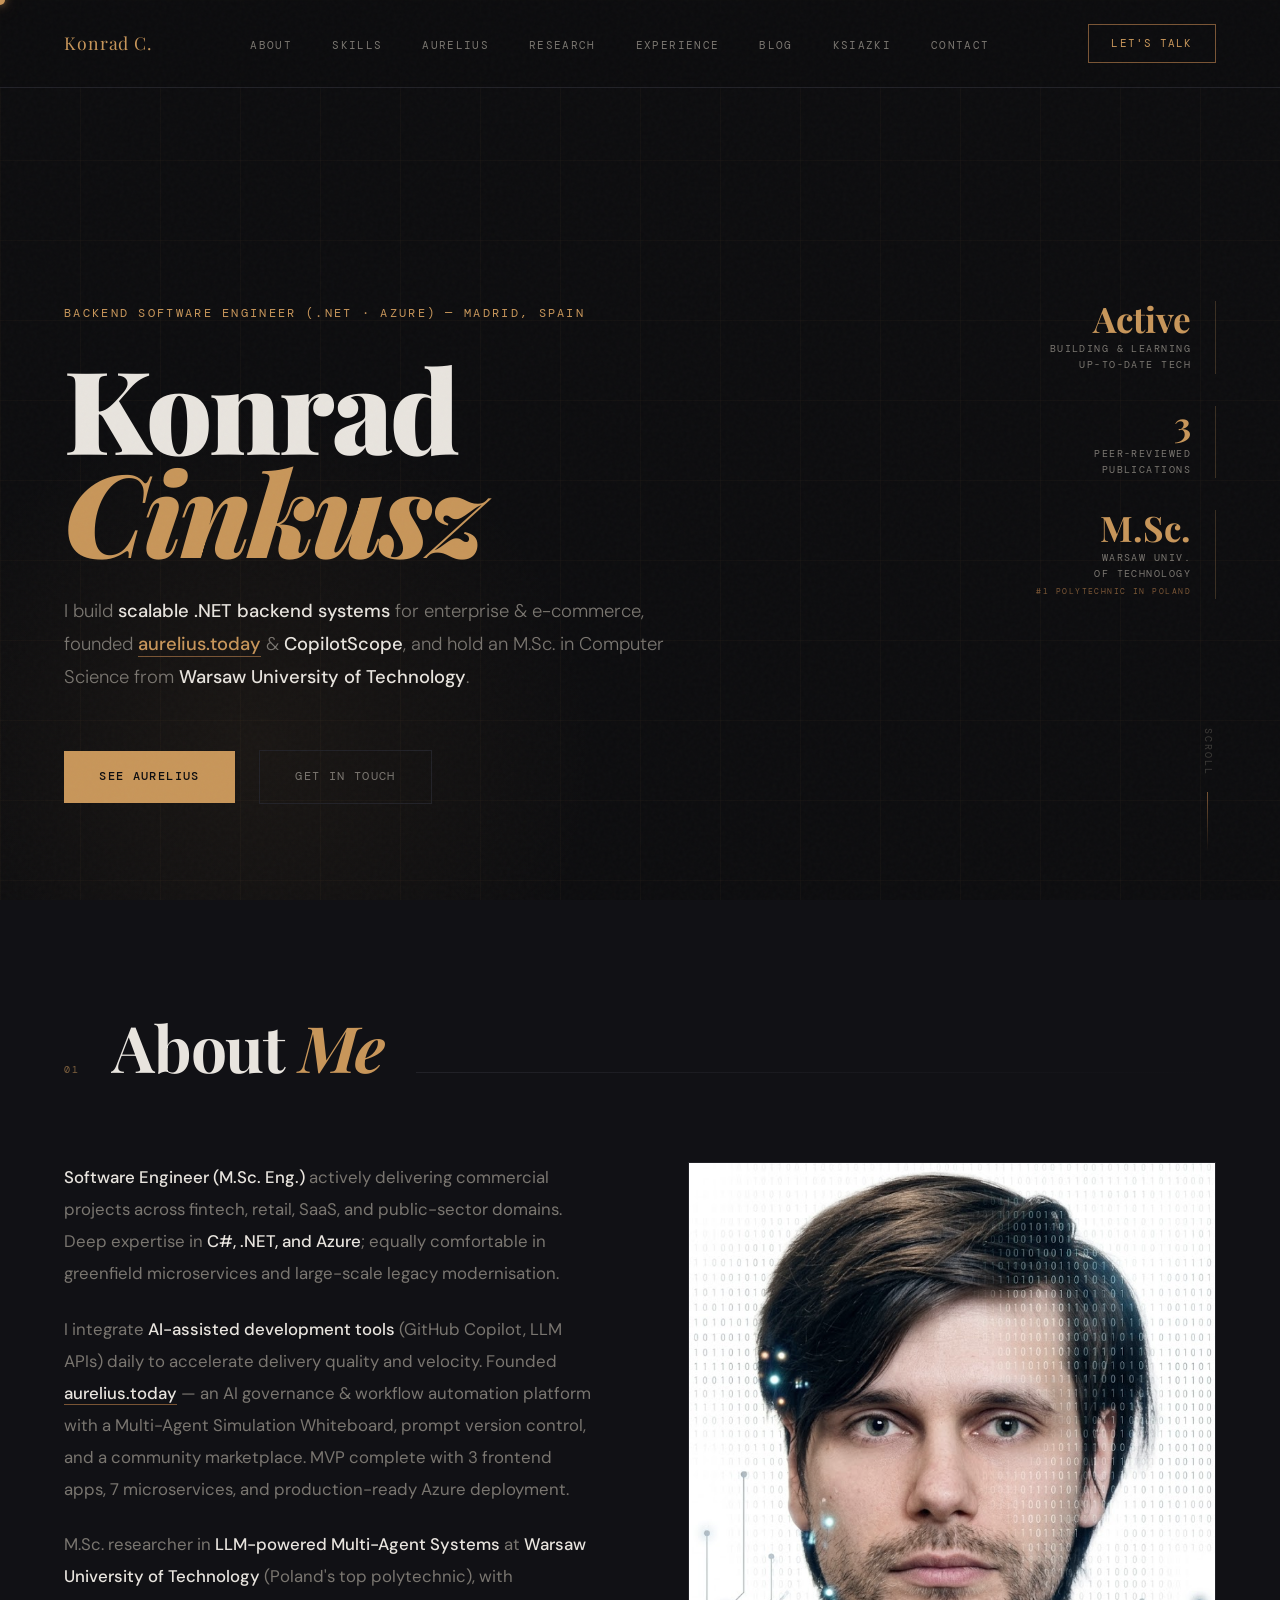
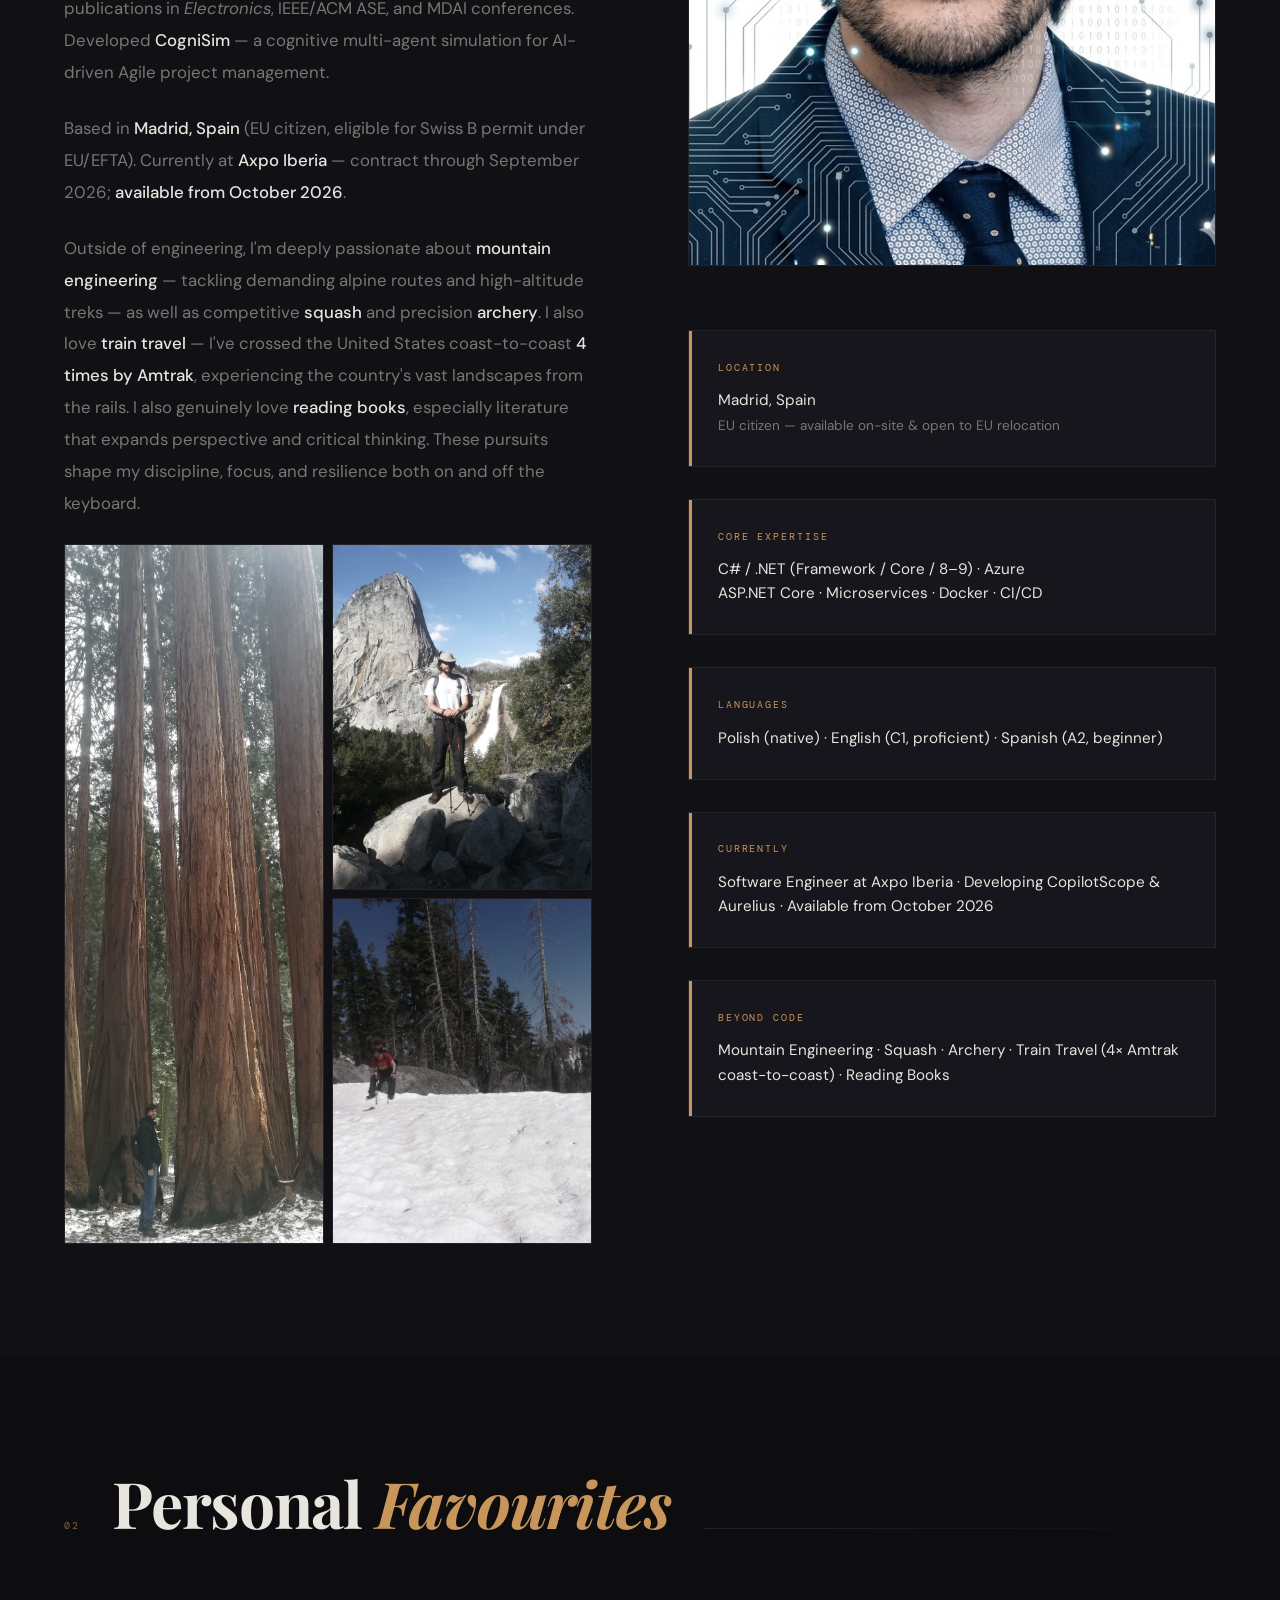
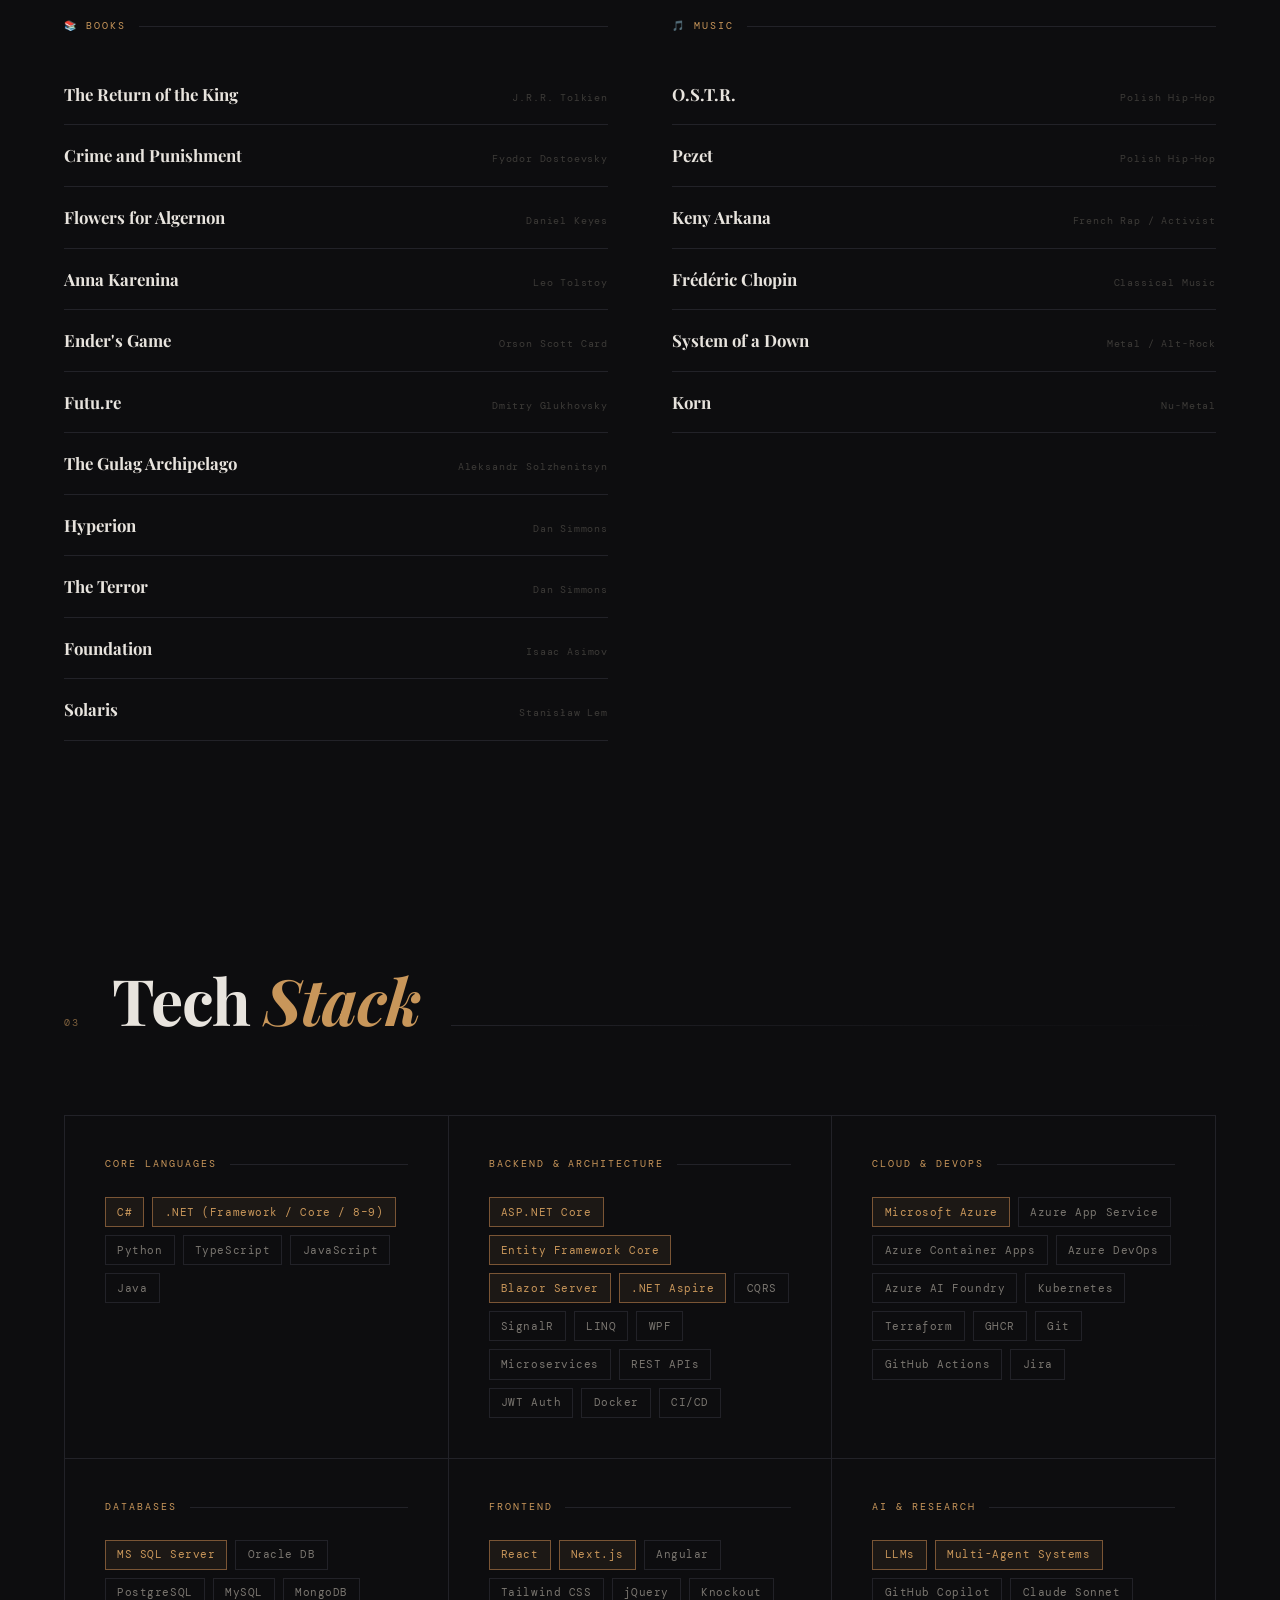
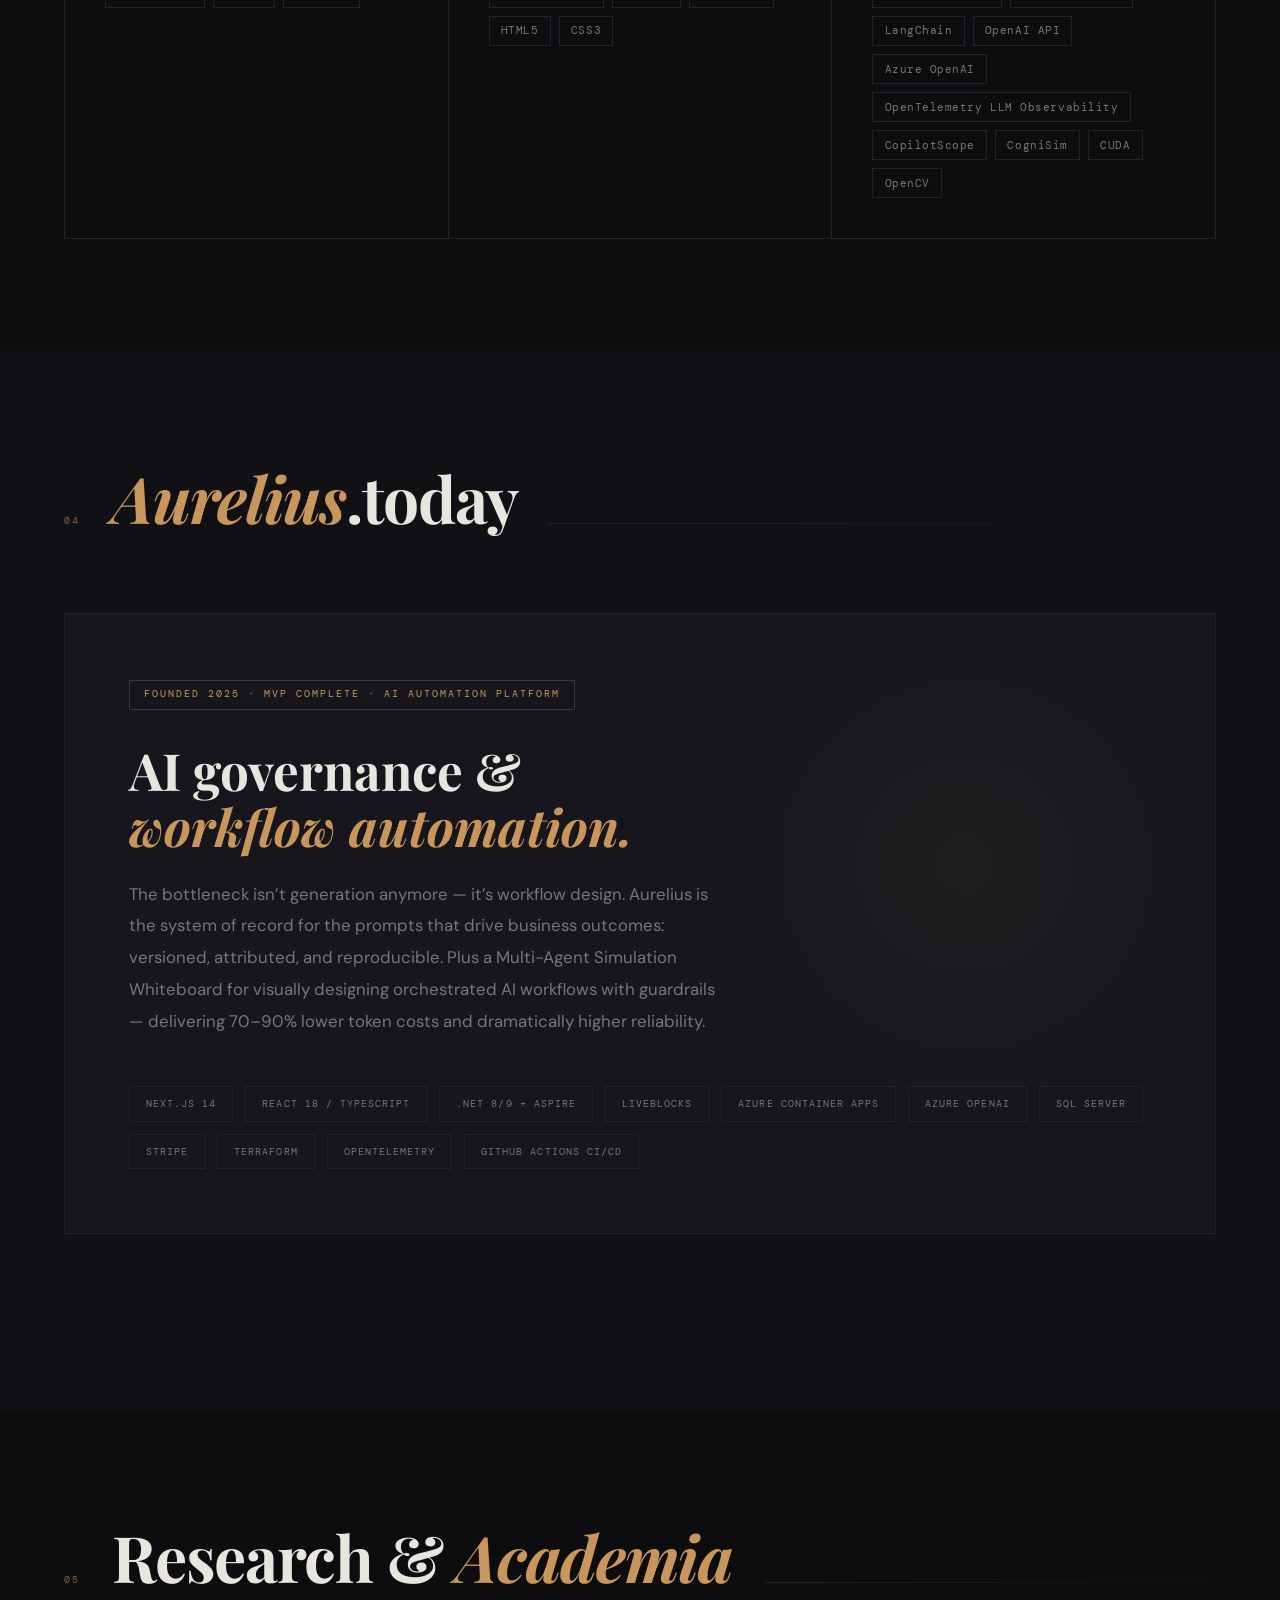
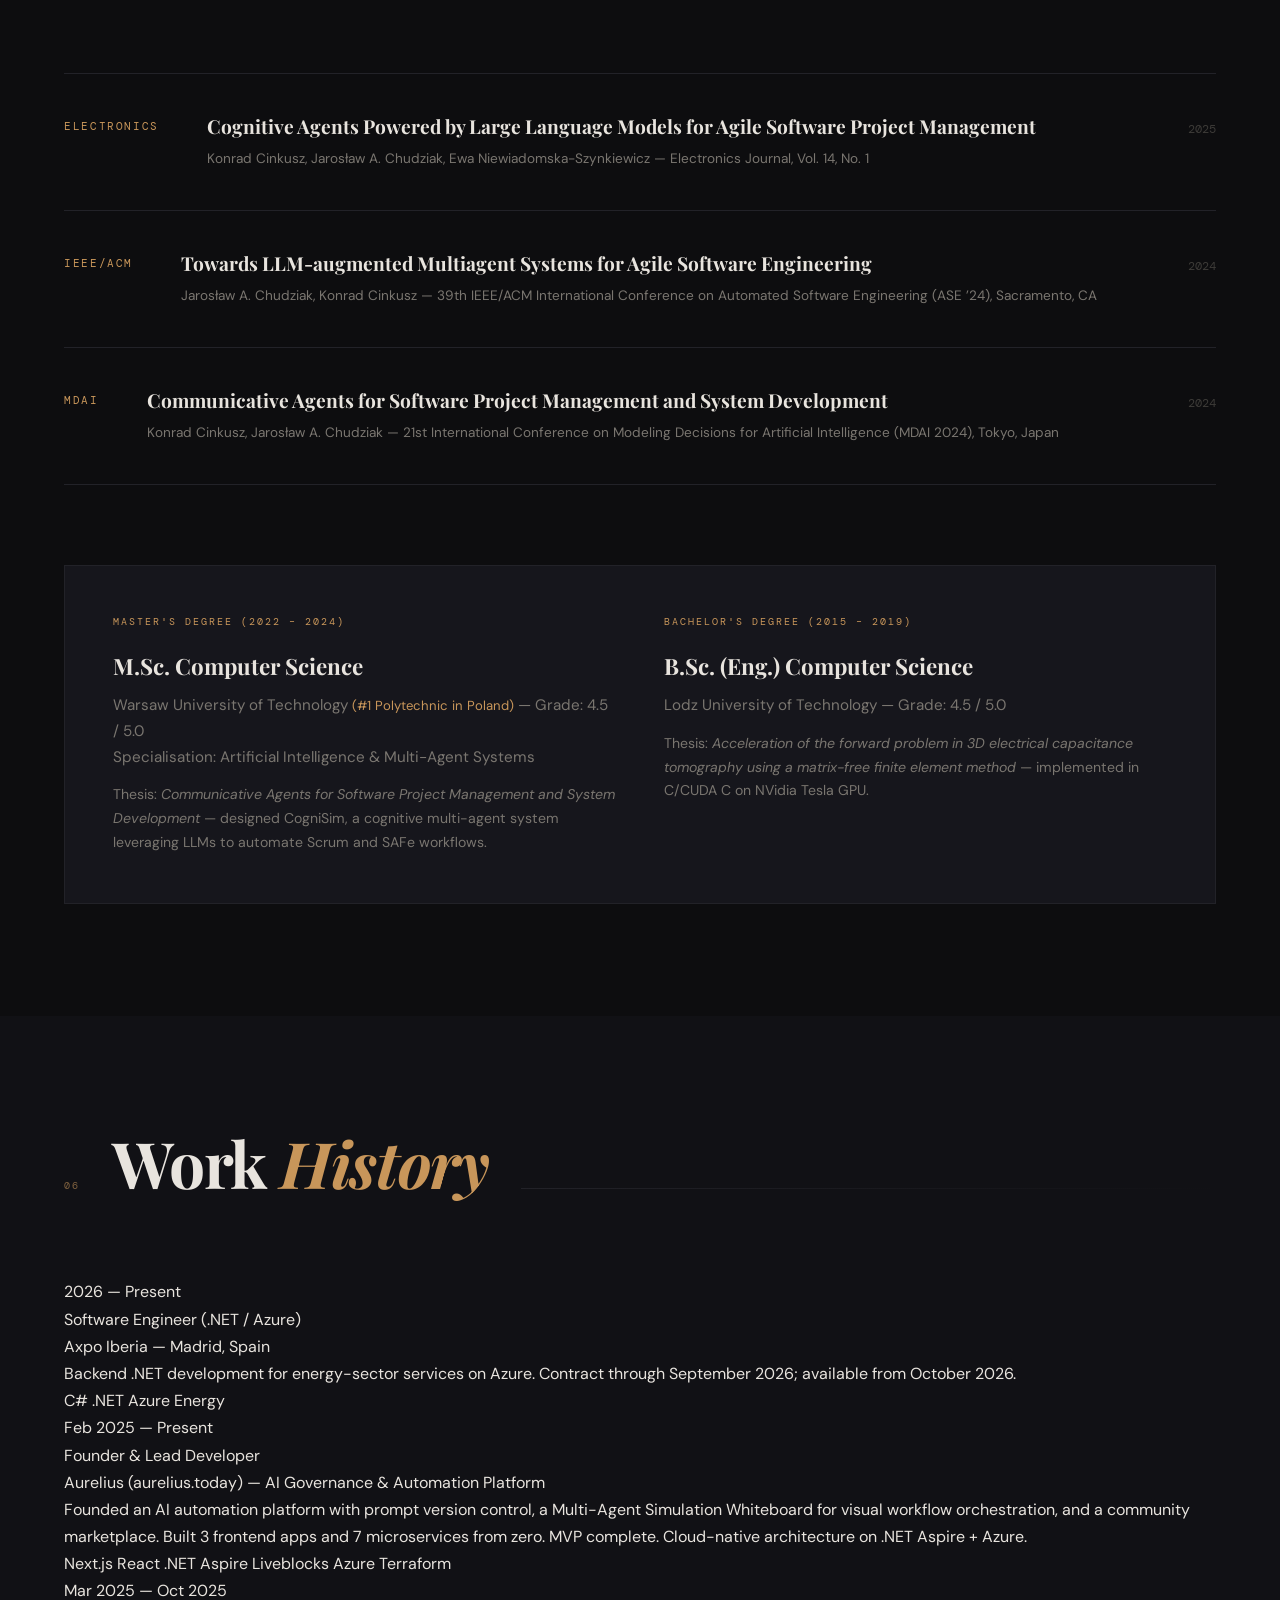
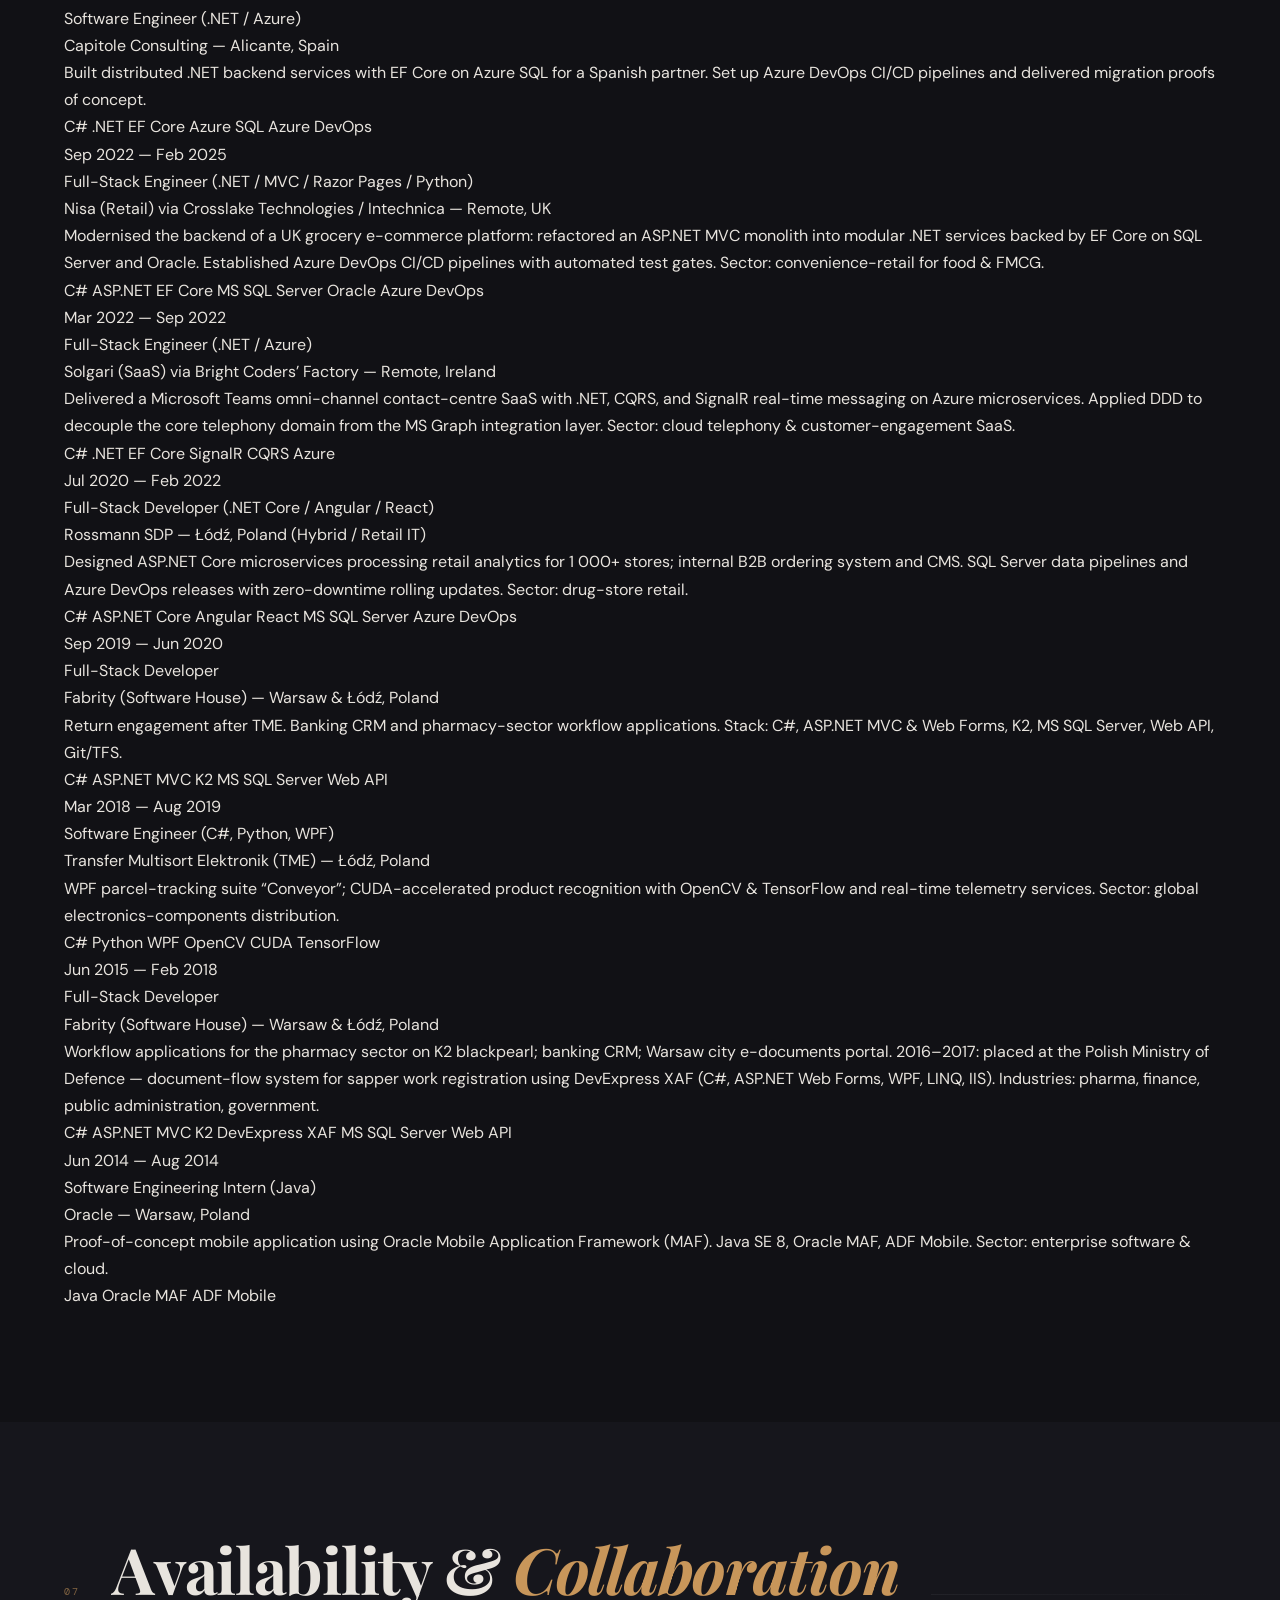
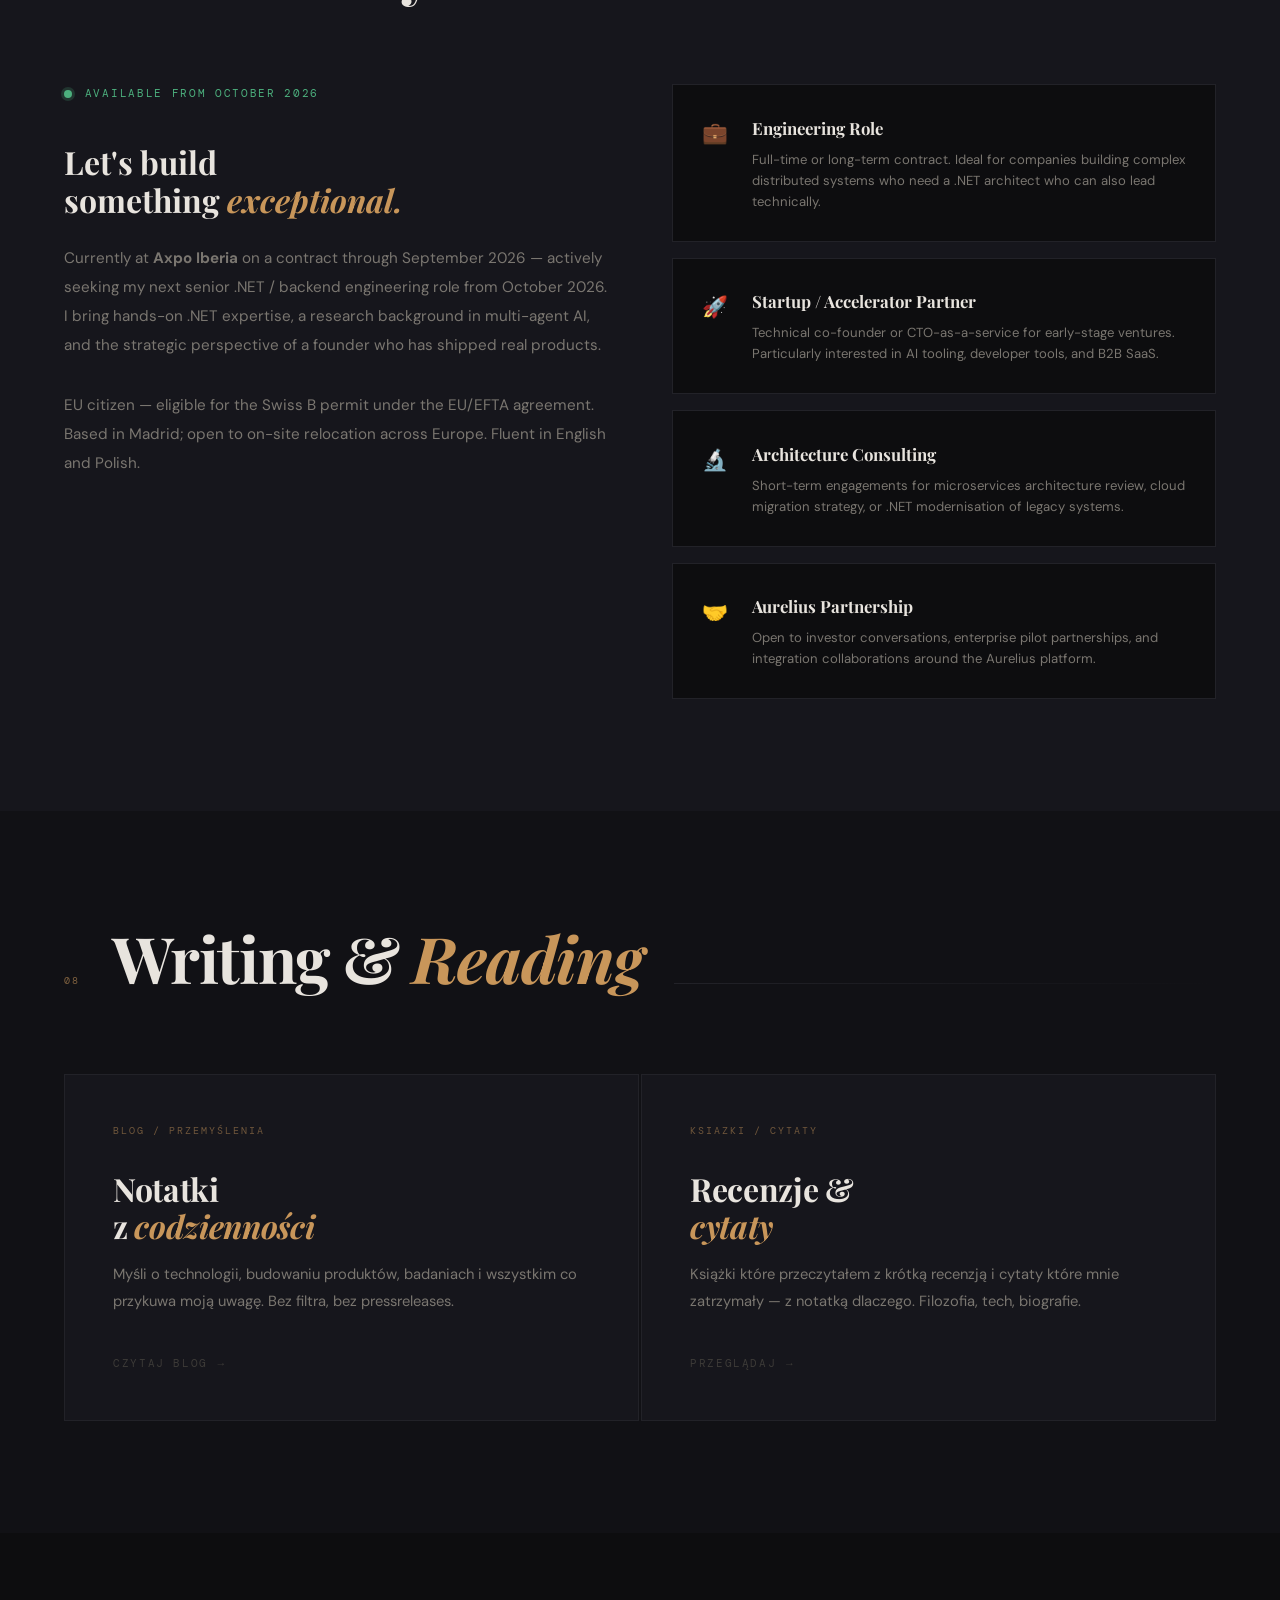
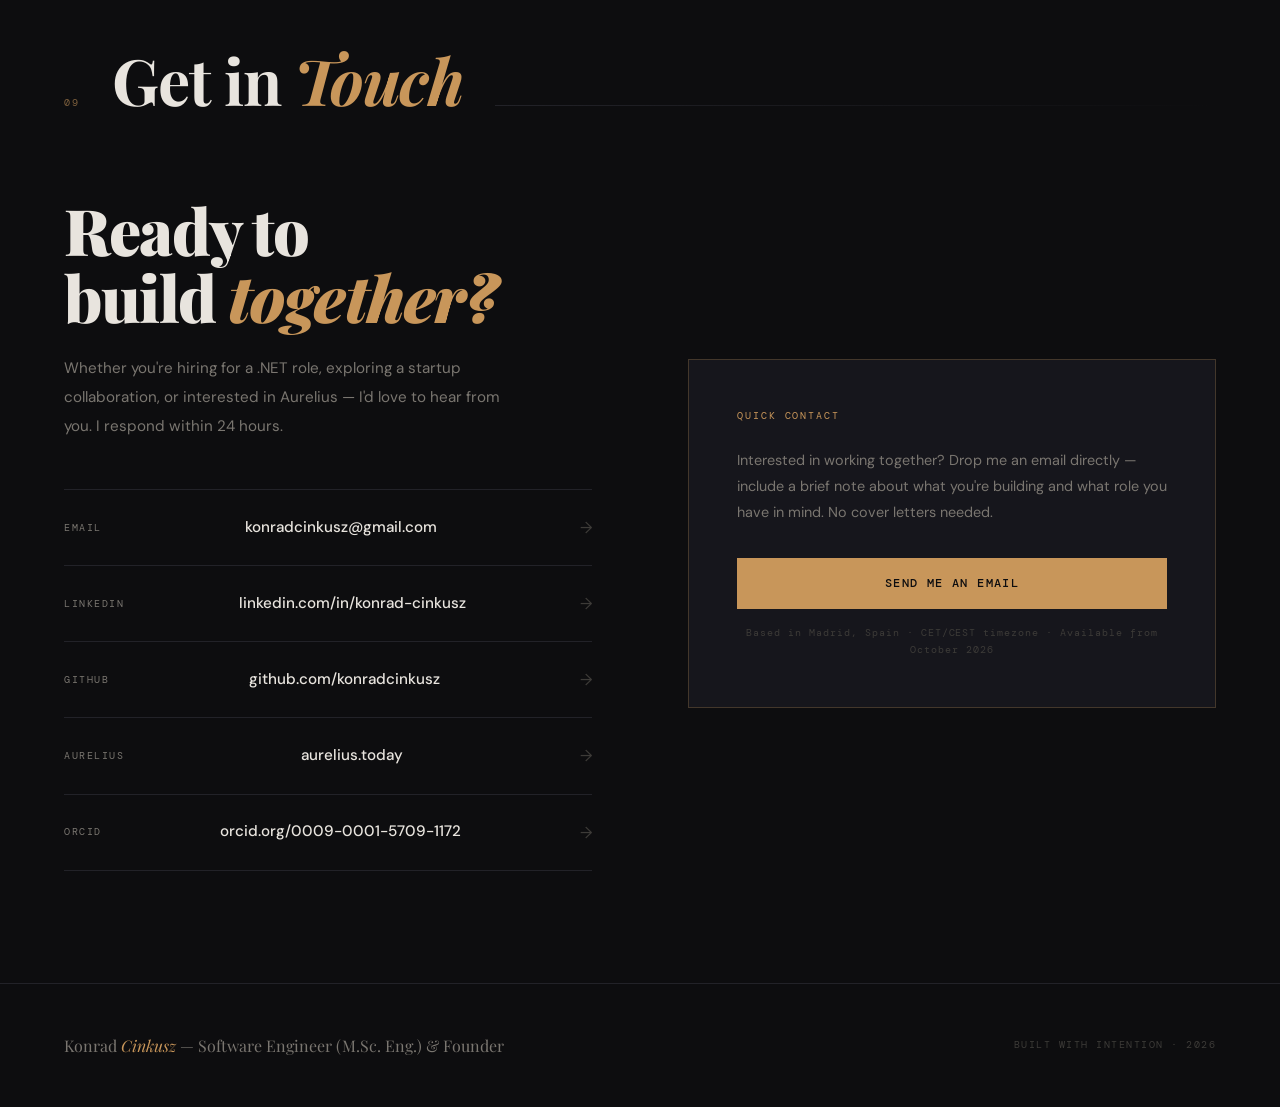
==== index.html @ fa6f52bd "Update portfolio to match current CV (Axpo Iberia, correct dates) and disable entry guard - Disable " ====
<!DOCTYPE html>
<html lang="en">
<head>
<meta charset="UTF-8" />
<meta name="viewport" content="width=device-width, initial-scale=1.0" />
<title>Konrad Cinkusz — Software Engineer (M.Sc. Eng.) & Founder</title>
<link href="https://fonts.googleapis.com/css2?family=Playfair+Display:ital,wght@0,400;0,700;0,900;1,400&family=DM+Sans:wght@300;400;500&family=DM+Mono:wght@300;400;500&display=swap" rel="stylesheet" />
<link rel="stylesheet" href="assets/shared.css" />
<script src="assets/shared.js"></script>
<style>
  :root {
    --bg: #0d0d0f;
    --bg2: #111115;
    --bg3: #16161c;
    --gold: #c8965a;
    --gold-light: #e0b87a;
    --gold-dim: #7a5535;
    --text: #e8e4de;
    --text-dim: #7a7670;
    --text-muted: #3d3b38;
    --border: #222228;
    --border-gold: rgba(200,150,90,0.25);
    --accent: #5a8cc8;
  }

  *, *::before, *::after { margin: 0; padding: 0; box-sizing: border-box; }

  html { scroll-behavior: smooth; }

  body {
    background: var(--bg);
    color: var(--text);
    font-family: 'DM Sans', sans-serif;
    font-size: 16px;
    line-height: 1.7;
    overflow-x: hidden;
  }

  /* ── NOISE OVERLAY ── */
  body::before {
    content: '';
    position: fixed;
    inset: 0;
    background-image: url("data:image/svg+xml,%3Csvg viewBox='0 0 256 256' xmlns='http://www.w3.org/2000/svg'%3E%3Cfilter id='n'%3E%3CfeTurbulence type='fractalNoise' baseFrequency='0.9' numOctaves='4' stitchTiles='stitch'/%3E%3C/filter%3E%3Crect width='100%25' height='100%25' filter='url(%23n)' opacity='1'/%3E%3C/svg%3E");
    opacity: 0.025;
    pointer-events: none;
    z-index: 1000;
  }

  /* ── NAV ── */
  nav {
    position: fixed;
    top: 0; left: 0; right: 0;
    z-index: 900;
    display: flex;
    justify-content: space-between;
    align-items: center;
    padding: 1.5rem 4rem;
    background: rgba(13,13,15,0.85);
    backdrop-filter: blur(12px);
    border-bottom: 1px solid var(--border);
  }

  .nav-logo {
    font-family: 'Playfair Display', serif;
    font-size: 1.1rem;
    color: var(--gold);
    letter-spacing: 0.05em;
    text-decoration: none;
  }

  .nav-links {
    display: flex;
    gap: 2.5rem;
    list-style: none;
  }

  .nav-links a {
    font-family: 'DM Mono', monospace;
    font-size: 0.7rem;
    letter-spacing: 0.12em;
    text-transform: uppercase;
    color: var(--text-dim);
    text-decoration: none;
    transition: color 0.3s;
  }

  .nav-links a:hover,
  .nav-links a.active { color: var(--gold); }

  .nav-cta {
    font-family: 'DM Mono', monospace;
    font-size: 0.7rem;
    letter-spacing: 0.1em;
    text-transform: uppercase;
    padding: 0.55rem 1.4rem;
    border: 1px solid var(--gold-dim);
    color: var(--gold);
    text-decoration: none;
    transition: all 0.3s;
  }

  .nav-cta:hover {
    background: var(--gold);
    color: var(--bg);
  }

  /* ── HERO ── */
  #hero {
    min-height: 100vh;
    display: flex;
    flex-direction: column;
    justify-content: flex-end;
    padding: 0 4rem 6rem;
    position: relative;
    overflow: hidden;
  }

  .hero-grid-bg {
    position: absolute;
    inset: 0;
    background-image:
      linear-gradient(to right, rgba(200,150,90,0.04) 1px, transparent 1px),
      linear-gradient(to bottom, rgba(200,150,90,0.04) 1px, transparent 1px);
    background-size: 80px 80px;
    pointer-events: none;
  }

  .hero-glow {
    position: absolute;
    bottom: -200px;
    left: -100px;
    width: 700px;
    height: 700px;
    background: radial-gradient(ellipse, rgba(200,150,90,0.07) 0%, transparent 70%);
    pointer-events: none;
  }

  .hero-eyebrow {
    font-family: 'DM Mono', monospace;
    font-size: 0.72rem;
    letter-spacing: 0.2em;
    text-transform: uppercase;
    color: var(--gold);
    margin-bottom: 2rem;
    opacity: 0;
    animation: fadeUp 0.8s ease 0.2s forwards;
  }

  .hero-name {
    font-family: 'Playfair Display', serif;
    font-size: clamp(4rem, 9vw, 9rem);
    font-weight: 900;
    line-height: 0.9;
    letter-spacing: -0.02em;
    margin-bottom: 2rem;
    opacity: 0;
    animation: fadeUp 0.8s ease 0.4s forwards;
  }

  .hero-name em {
    font-style: italic;
    color: var(--gold);
  }

  .hero-tagline {
    max-width: 620px;
    font-size: 1.15rem;
    font-weight: 300;
    color: var(--text-dim);
    line-height: 1.8;
    margin-bottom: 3.5rem;
    opacity: 0;
    animation: fadeUp 0.8s ease 0.6s forwards;
  }

  .hero-tagline strong { color: var(--text); font-weight: 500; }

  .hero-actions {
    display: flex;
    gap: 1.5rem;
    align-items: center;
    opacity: 0;
    animation: fadeUp 0.8s ease 0.8s forwards;
  }

  .btn-primary {
    display: inline-block;
    background: var(--gold);
    color: var(--bg);
    font-family: 'DM Mono', monospace;
    font-size: 0.72rem;
    letter-spacing: 0.12em;
    text-transform: uppercase;
    padding: 1rem 2.2rem;
    text-decoration: none;
    font-weight: 500;
    transition: all 0.3s;
  }

  .btn-primary:hover { background: var(--gold-light); transform: translateY(-2px); }

  .btn-ghost {
    display: inline-block;
    border: 1px solid var(--border);
    color: var(--text-dim);
    font-family: 'DM Mono', monospace;
    font-size: 0.72rem;
    letter-spacing: 0.12em;
    text-transform: uppercase;
    padding: 1rem 2.2rem;
    text-decoration: none;
    transition: all 0.3s;
  }

  .btn-ghost:hover { border-color: var(--gold-dim); color: var(--gold); }

  .hero-scroll-hint {
    position: absolute;
    right: 4rem;
    bottom: 3rem;
    font-family: 'DM Mono', monospace;
    font-size: 0.62rem;
    letter-spacing: 0.2em;
    text-transform: uppercase;
    color: var(--text-muted);
    writing-mode: vertical-rl;
    display: flex;
    align-items: center;
    gap: 1rem;
  }

  .hero-scroll-hint::after {
    content: '';
    display: block;
    width: 1px;
    height: 60px;
    background: linear-gradient(to bottom, var(--gold-dim), transparent);
    animation: scrollLine 2s ease infinite;
  }

  .hero-stats {
    position: absolute;
    right: 4rem;
    top: 50%;
    transform: translateY(-50%);
    display: flex;
    flex-direction: column;
    gap: 2rem;
    opacity: 0;
    animation: fadeIn 1s ease 1s forwards;
  }

  .stat-item {
    text-align: right;
    border-right: 1px solid var(--border-gold);
    padding-right: 1.5rem;
  }

  .stat-number {
    font-family: 'Playfair Display', serif;
    font-size: 2.2rem;
    font-weight: 700;
    color: var(--gold);
    line-height: 1;
  }

  .stat-label {
    font-family: 'DM Mono', monospace;
    font-size: 0.6rem;
    letter-spacing: 0.15em;
    text-transform: uppercase;
    color: var(--text-dim);
    margin-top: 0.3rem;
  }

  /* ── SECTION BASE ── */
  section {
    padding: 7rem 4rem;
    position: relative;
  }

  .section-header {
    display: flex;
    align-items: baseline;
    gap: 2rem;
    margin-bottom: 5rem;
  }

  .section-index {
    font-family: 'DM Mono', monospace;
    font-size: 0.65rem;
    letter-spacing: 0.2em;
    color: var(--gold);
    opacity: 0.6;
  }

  .section-title {
    font-family: 'Playfair Display', serif;
    font-size: clamp(2.5rem, 5vw, 4rem);
    font-weight: 700;
    line-height: 1.1;
    letter-spacing: -0.02em;
  }

  .section-title em { font-style: italic; color: var(--gold); }

  .section-rule {
    flex: 1;
    height: 1px;
    background: linear-gradient(to right, var(--border), transparent);
  }

  /* ── ABOUT ── */
  #about { background: var(--bg2); }

  .about-layout {
    display: grid;
    grid-template-columns: 1fr 1fr;
    gap: 6rem;
    align-items: start;
  }

  .about-photo {
    width: 100%;
    aspect-ratio: 3 / 4;
    object-fit: cover;
    object-position: top;
    border: 1px solid var(--border);
    filter: grayscale(20%);
    margin-bottom: 2rem;
    transition: filter 0.4s;
  }

  .about-photo:hover { filter: grayscale(0%); }

  .about-text p {
    font-size: 1.05rem;
    color: var(--text-dim);
    margin-bottom: 1.5rem;
    line-height: 1.9;
  }

  .about-text p strong { color: var(--text); font-weight: 500; }

  .about-aside {
    display: flex;
    flex-direction: column;
    gap: 2rem;
  }

  .info-block {
    border: 1px solid var(--border);
    padding: 1.8rem;
    position: relative;
    background: var(--bg3);
  }

  .info-block::before {
    content: '';
    position: absolute;
    top: 0; left: 0;
    width: 3px; height: 100%;
    background: var(--gold);
  }

  .info-label {
    font-family: 'DM Mono', monospace;
    font-size: 0.6rem;
    letter-spacing: 0.2em;
    text-transform: uppercase;
    color: var(--gold);
    margin-bottom: 0.75rem;
  }

  .info-value {
    font-size: 0.95rem;
    color: var(--text);
    line-height: 1.6;
  }

  /* ── HOBBY COLLAGE ── */
  .hobby-collage {
    display: grid;
    grid-template-columns: 1fr 1fr;
    grid-template-rows: 1fr 1fr;
    gap: 0.5rem;
    margin-top: 1.5rem;
  }

  .hobby-collage img {
    width: 100%;
    height: 100%;
    object-fit: cover;
    border: 1px solid var(--border);
    filter: grayscale(30%);
    transition: filter 0.4s, transform 0.4s;
  }

  .hobby-collage img:hover {
    filter: grayscale(0%);
    transform: scale(1.02);
  }

  .hobby-collage img:first-child {
    grid-row: 1 / 3;
    aspect-ratio: 3 / 4;
  }

  /* ── FAVOURITES ── */
  #favourites { background: var(--bg); }

  .fav-layout {
    display: grid;
    grid-template-columns: 1fr 1fr;
    gap: 4rem;
  }

  .fav-column-label {
    font-family: 'DM Mono', monospace;
    font-size: 0.62rem;
    letter-spacing: 0.2em;
    text-transform: uppercase;
    color: var(--gold);
    margin-bottom: 1.8rem;
    display: flex;
    align-items: center;
    gap: 0.8rem;
  }

  .fav-column-label::after {
    content: '';
    flex: 1;
    height: 1px;
    background: var(--border);
  }

  .fav-item {
    border-bottom: 1px solid var(--border);
    padding: 1rem 0;
    display: flex;
    justify-content: space-between;
    align-items: baseline;
    transition: padding-left 0.3s;
    cursor: default;
  }

  .fav-item:first-of-type { border-top: 1px solid var(--border); }

  .fav-item:hover { padding-left: 0.8rem; }

  .fav-item-title {
    font-family: 'Playfair Display', serif;
    font-size: 1.05rem;
    font-weight: 700;
    color: var(--text);
    transition: color 0.3s;
  }

  .fav-item:hover .fav-item-title { color: var(--gold); }

  .fav-item-sub {
    font-family: 'DM Mono', monospace;
    font-size: 0.65rem;
    letter-spacing: 0.08em;
    color: var(--text-muted);
    white-space: nowrap;
    margin-left: 1rem;
  }

  @media (max-width: 900px) {
    .fav-layout { grid-template-columns: 1fr; gap: 3rem; }
  }

  /* ── SKILLS ── */
  #skills { background: var(--bg); }

  .skills-layout {
    display: grid;
    grid-template-columns: repeat(3, 1fr);
    gap: 1px;
    background: var(--border);
    border: 1px solid var(--border);
  }

  .skill-group {
    background: var(--bg);
    padding: 2.5rem;
    transition: background 0.3s;
  }

  .skill-group:hover { background: var(--bg3); }

  .skill-group-label {
    font-family: 'DM Mono', monospace;
    font-size: 0.62rem;
    letter-spacing: 0.2em;
    text-transform: uppercase;
    color: var(--gold);
    margin-bottom: 1.5rem;
    display: flex;
    align-items: center;
    gap: 0.8rem;
  }

  .skill-group-label::after {
    content: '';
    flex: 1;
    height: 1px;
    background: var(--border);
  }

  .skill-tags {
    display: flex;
    flex-wrap: wrap;
    gap: 0.5rem;
  }

  .skill-tag {
    font-family: 'DM Mono', monospace;
    font-size: 0.68rem;
    letter-spacing: 0.05em;
    color: var(--text-dim);
    border: 1px solid var(--border);
    padding: 0.3rem 0.7rem;
    transition: all 0.2s;
    cursor: default;
  }

  .skill-tag:hover {
    border-color: var(--gold-dim);
    color: var(--gold);
    background: rgba(200,150,90,0.05);
  }

  .skill-tag.primary {
    border-color: var(--gold-dim);
    color: var(--gold);
    background: rgba(200,150,90,0.08);
  }

  /* ── AURELIUS ── */
  #aurelius { background: var(--bg2); }

  .product-hero {
    background: var(--bg3);
    border: 1px solid var(--border);
    padding: 4rem;
    position: relative;
    overflow: hidden;
    margin-bottom: 4rem;
  }

  .product-hero::before {
    content: '';
    position: absolute;
    top: 0; right: 0;
    width: 500px; height: 500px;
    background: radial-gradient(ellipse, rgba(200,150,90,0.06) 0%, transparent 70%);
    pointer-events: none;
  }

  .product-badge {
    font-family: 'DM Mono', monospace;
    font-size: 0.62rem;
    letter-spacing: 0.2em;
    text-transform: uppercase;
    color: var(--gold);
    border: 1px solid var(--border-gold);
    padding: 0.35rem 0.9rem;
    display: inline-block;
    margin-bottom: 2rem;
  }

  .product-name {
    font-family: 'Playfair Display', serif;
    font-size: clamp(2rem, 4vw, 3.5rem);
    font-weight: 700;
    margin-bottom: 1.5rem;
    line-height: 1.1;
  }

  .product-name em { font-style: italic; color: var(--gold); }

  .product-desc {
    max-width: 600px;
    font-size: 1.05rem;
    color: var(--text-dim);
    line-height: 1.9;
    margin-bottom: 3rem;
  }

  .product-pills {
    display: flex;
    flex-wrap: wrap;
    gap: 0.75rem;
  }

  .product-pill {
    font-family: 'DM Mono', monospace;
    font-size: 0.65rem;
    letter-spacing: 0.1em;
    text-transform: uppercase;
    border: 1px solid var(--border);
    color: var(--text-dim);
    padding: 0.5rem 1rem;
  }

  .product-features {
    display: grid;
    grid-template-columns: repeat(3, 1fr);
    gap: 1.5rem;
  }

  .feature-card {
    border: 1px solid var(--border);
    padding: 2rem;
    background: var(--bg);
    position: relative;
    transition: border-color 0.3s, transform 0.3s;
  }

  .feature-card:hover {
    border-color: var(--gold-dim);
    transform: translateY(-3px);
  }

  .feature-icon {
    font-size: 1.5rem;
    margin-bottom: 1.2rem;
  }

  .feature-title {
    font-family: 'Playfair Display', serif;
    font-size: 1.15rem;
    font-weight: 700;
    margin-bottom: 0.75rem;
    color: var(--text);
  }

  .feature-desc {
    font-size: 0.88rem;
    color: var(--text-dim);
    line-height: 1.7;
  }

  /* ── RESEARCH ── */
  #research { background: var(--bg); }

  .research-list {
    display: flex;
    flex-direction: column;
    gap: 0;
  }

  .research-item {
    border-top: 1px solid var(--border);
    padding: 2.5rem 0;
    display: grid;
    grid-template-columns: auto 1fr auto;
    gap: 3rem;
    align-items: start;
    transition: background 0.3s;
    cursor: default;
  }

  .research-item:last-child { border-bottom: 1px solid var(--border); }

  .research-item:hover { background: rgba(200,150,90,0.02); padding-left: 1rem; padding-right: 1rem; margin: 0 -1rem; }

  .research-venue {
    font-family: 'DM Mono', monospace;
    font-size: 0.68rem;
    letter-spacing: 0.15em;
    text-transform: uppercase;
    color: var(--gold);
    padding-top: 0.2rem;
    white-space: nowrap;
  }

  .research-title {
    font-family: 'Playfair Display', serif;
    font-size: 1.2rem;
    font-weight: 700;
    margin-bottom: 0.5rem;
    line-height: 1.3;
  }

  .research-meta {
    font-size: 0.85rem;
    color: var(--text-dim);
  }

  .research-year {
    font-family: 'DM Mono', monospace;
    font-size: 0.75rem;
    color: var(--text-muted);
    padding-top: 0.3rem;
    white-space: nowrap;
  }

  .education-block {
    margin-top: 5rem;
    border: 1px solid var(--border);
    padding: 3rem;
    background: var(--bg3);
    display: grid;
    grid-template-columns: 1fr 1fr;
    gap: 3rem;
  }

  .edu-label {
    font-family: 'DM Mono', monospace;
    font-size: 0.62rem;
    letter-spacing: 0.2em;
    text-transform: uppercase;
    color: var(--gold);
    margin-bottom: 1rem;
  }

  .edu-degree {
    font-family: 'Playfair Display', serif;
    font-size: 1.4rem;
    font-weight: 700;
    margin-bottom: 0.5rem;
  }

  .edu-school {
    font-size: 0.95rem;
    color: var(--text-dim);
  }

  /* ── EXPERIENCE ── */
  #experience { background: var(--bg2); }

  .timeline {
    position: relative;
    padding-left: 2rem;
  }

  .timeline::before {
    content: '';
    position: absolute;
    top: 0; left: 0;
    width: 1px;
    height: 100%;
    background: linear-gradient(to bottom, var(--gold-dim), transparent);
  }

  .timeline-item {
    position: relative;
    padding: 0 0 4rem 3rem;
    opacity: 0;
    transform: translateX(-20px);
    transition: opacity 0.6s ease, transform 0.6s ease;
  }

  .timeline-item.visible { opacity: 1; transform: translateX(0); }

  .timeline-dot {
    position: absolute;
    left: -4px;
    top: 0.4rem;
    width: 8px; height: 8px;
    background: var(--gold);
    border-radius: 50%;
  }

  .timeline-date {
    font-family: 'DM Mono', monospace;
    font-size: 0.65rem;
    letter-spacing: 0.15em;
    text-transform: uppercase;
    color: var(--gold);
    margin-bottom: 0.8rem;
  }

  .timeline-role {
    font-family: 'Playfair Display', serif;
    font-size: 1.5rem;
    font-weight: 700;
    margin-bottom: 0.3rem;
    line-height: 1.2;
  }

  .timeline-company {
    font-size: 0.9rem;
    color: var(--text-dim);
    margin-bottom: 1.2rem;
  }

  .timeline-desc {
    font-size: 0.92rem;
    color: var(--text-dim);
    line-height: 1.8;
    max-width: 680px;
  }

  .timeline-tags {
    display: flex;
    flex-wrap: wrap;
    gap: 0.4rem;
    margin-top: 1rem;
  }

  .tl-tag {
    font-family: 'DM Mono', monospace;
    font-size: 0.6rem;
    letter-spacing: 0.08em;
    color: var(--text-muted);
    border: 1px solid var(--text-muted);
    padding: 0.2rem 0.55rem;
  }

  /* ── AVAILABILITY ── */
  #availability { background: var(--bg3); }

  .avail-grid {
    display: grid;
    grid-template-columns: 1fr 1fr;
    gap: 4rem;
    align-items: start;
  }

  .avail-status {
    display: flex;
    align-items: center;
    gap: 0.8rem;
    margin-bottom: 2.5rem;
  }

  .status-dot {
    width: 8px; height: 8px;
    background: #4caf7d;
    border-radius: 50%;
    box-shadow: 0 0 0 3px rgba(76,175,125,0.2);
    animation: pulse 2s ease infinite;
  }

  .status-text {
    font-family: 'DM Mono', monospace;
    font-size: 0.7rem;
    letter-spacing: 0.15em;
    text-transform: uppercase;
    color: #4caf7d;
  }

  .avail-heading {
    font-family: 'Playfair Display', serif;
    font-size: 2rem;
    font-weight: 700;
    margin-bottom: 1.5rem;
    line-height: 1.2;
  }

  .avail-heading em { font-style: italic; color: var(--gold); }

  .avail-text {
    font-size: 0.95rem;
    color: var(--text-dim);
    line-height: 1.9;
    margin-bottom: 2rem;
  }

  .collab-modes {
    display: flex;
    flex-direction: column;
    gap: 1rem;
  }

  .collab-card {
    border: 1px solid var(--border);
    padding: 1.8rem;
    background: var(--bg);
    display: grid;
    grid-template-columns: auto 1fr;
    gap: 1.5rem;
    align-items: start;
    transition: border-color 0.3s;
  }

  .collab-card:hover { border-color: var(--gold-dim); }

  .collab-icon {
    font-size: 1.3rem;
    padding-top: 0.1rem;
  }

  .collab-title {
    font-family: 'Playfair Display', serif;
    font-size: 1.05rem;
    font-weight: 700;
    margin-bottom: 0.4rem;
  }

  .collab-desc {
    font-size: 0.82rem;
    color: var(--text-dim);
    line-height: 1.6;
  }

  /* ── CONTACT ── */
  #contact { background: var(--bg); }

  .contact-layout {
    display: grid;
    grid-template-columns: 1fr 1fr;
    gap: 6rem;
    align-items: center;
  }

  .contact-heading {
    font-family: 'Playfair Display', serif;
    font-size: clamp(2.5rem, 5vw, 4rem);
    font-weight: 900;
    line-height: 1.05;
    letter-spacing: -0.02em;
    margin-bottom: 1.5rem;
  }

  .contact-heading em { font-style: italic; color: var(--gold); }

  .contact-subtext {
    font-size: 0.95rem;
    color: var(--text-dim);
    line-height: 1.9;
    margin-bottom: 3rem;
    max-width: 440px;
  }

  .contact-links {
    display: flex;
    flex-direction: column;
    gap: 0;
  }

  .contact-link {
    display: flex;
    align-items: center;
    justify-content: space-between;
    padding: 1.5rem 0;
    border-bottom: 1px solid var(--border);
    text-decoration: none;
    group: true;
    transition: padding-left 0.3s;
  }

  .contact-link:hover { padding-left: 1rem; }
  .contact-link:first-child { border-top: 1px solid var(--border); }

  .contact-link-label {
    font-family: 'DM Mono', monospace;
    font-size: 0.65rem;
    letter-spacing: 0.15em;
    text-transform: uppercase;
    color: var(--text-dim);
  }

  .contact-link-value {
    font-size: 0.95rem;
    color: var(--text);
    font-weight: 500;
    transition: color 0.3s;
  }

  .contact-link-value:target {
    color: var(--gold);
    background: rgba(200,150,90,0.16);
    box-shadow: 0 0 0 8px rgba(200,150,90,0.16);
    border-radius: 2px;
    animation: emailHighlight 1.3s ease-out;
  }

  .contact-link:hover .contact-link-value { color: var(--gold); }

  .contact-link-arrow {
    color: var(--text-muted);
    transition: color 0.3s, transform 0.3s;
  }

  .contact-link:hover .contact-link-arrow {
    color: var(--gold);
    transform: translateX(4px);
  }

  .contact-cta-block {
    background: var(--bg3);
    border: 1px solid var(--border-gold);
    padding: 3rem;
  }

  .contact-cta-block .btn-primary {
    width: 100%;
    text-align: center;
    display: block;
    margin-bottom: 1rem;
  }

  .contact-note {
    font-family: 'DM Mono', monospace;
    font-size: 0.62rem;
    letter-spacing: 0.1em;
    color: var(--text-muted);
    text-align: center;
  }

  /* ── FOOTER ── */
  footer {
    border-top: 1px solid var(--border);
    padding: 3rem 4rem;
    display: flex;
    justify-content: space-between;
    align-items: center;
    background: var(--bg);
  }

  .footer-left {
    font-family: 'Playfair Display', serif;
    font-size: 1rem;
    color: var(--text-dim);
  }

  .footer-left em { font-style: italic; color: var(--gold); }

  .footer-right {
    font-family: 'DM Mono', monospace;
    font-size: 0.62rem;
    letter-spacing: 0.15em;
    text-transform: uppercase;
    color: var(--text-muted);
  }

  /* ── ANIMATIONS ── */
  @keyframes fadeUp {
    from { opacity: 0; transform: translateY(30px); }
    to { opacity: 1; transform: translateY(0); }
  }

  @keyframes fadeIn {
    from { opacity: 0; }
    to { opacity: 1; }
  }

  @keyframes pulse {
    0%, 100% { box-shadow: 0 0 0 3px rgba(76,175,125,0.2); }
    50% { box-shadow: 0 0 0 6px rgba(76,175,125,0.1); }
  }

  @keyframes scrollLine {
    0% { transform: scaleY(0); transform-origin: top; }
    50% { transform: scaleY(1); transform-origin: top; }
    51% { transform: scaleY(1); transform-origin: bottom; }
    100% { transform: scaleY(0); transform-origin: bottom; }
  }

  @keyframes emailHighlight {
    0% {
      background: rgba(200,150,90,0.35);
      box-shadow: 0 0 0 0 rgba(200,150,90,0.4);
    }
    100% {
      background: rgba(200,150,90,0.16);
      box-shadow: 0 0 0 8px rgba(200,150,90,0.16);
    }
  }

  /* scroll reveal */
  .reveal {
    opacity: 0;
    transform: translateY(30px);
    transition: opacity 0.7s ease, transform 0.7s ease;
  }

  .reveal.visible {
    opacity: 1;
    transform: translateY(0);
  }

  /* ── WRITING ── */
  #writing { background: var(--bg2); }

  .writing-grid {
    display: grid;
    grid-template-columns: 1fr 1fr;
    gap: 2px;
  }

  .writing-card {
    display: block;
    background: var(--bg3);
    border: 1px solid var(--border);
    padding: 3rem;
    text-decoration: none;
    transition: border-color 0.3s, background 0.3s;
    position: relative;
    overflow: hidden;
  }

  .writing-card::before {
    content: '';
    position: absolute;
    top: 0; left: 0; right: 0;
    height: 2px;
    background: linear-gradient(to right, var(--gold-dim), transparent);
    transform: scaleX(0);
    transform-origin: left;
    transition: transform 0.4s ease;
  }

  .writing-card:hover { border-color: var(--border-gold); background: var(--bg2); }
  .writing-card:hover::before { transform: scaleX(1); }
  .writing-card:hover .writing-arrow { transform: translateX(6px); color: var(--gold); }

  .writing-card-index {
    font-family: 'DM Mono', monospace;
    font-size: 0.62rem;
    letter-spacing: 0.2em;
    text-transform: uppercase;
    color: var(--gold);
    opacity: 0.5;
    margin-bottom: 2rem;
  }

  .writing-card-title {
    font-family: 'Playfair Display', serif;
    font-size: 2rem;
    font-weight: 700;
    color: var(--text);
    line-height: 1.15;
    margin-bottom: 1rem;
    letter-spacing: -0.01em;
  }

  .writing-card-title em { font-style: italic; color: var(--gold); }

  .writing-card-desc {
    font-size: 0.92rem;
    color: var(--text-dim);
    line-height: 1.8;
    margin-bottom: 2.5rem;
  }

  .writing-arrow {
    font-family: 'DM Mono', monospace;
    font-size: 0.68rem;
    letter-spacing: 0.15em;
    text-transform: uppercase;
    color: var(--text-muted);
    display: flex;
    align-items: center;
    gap: 0.6rem;
    transition: transform 0.2s, color 0.2s;
  }

  /* ── RESPONSIVE ── */
  @media (max-width: 900px) {
    .writing-grid { grid-template-columns: 1fr; }
    nav { padding: 1.2rem 2rem; }
    .nav-links { display: none; }
    section { padding: 5rem 2rem; }
    #hero { padding: 0 2rem 5rem; }
    .about-layout, .avail-grid, .contact-layout { grid-template-columns: 1fr; gap: 3rem; }
    .hero-stats { display: none; }
    .skills-layout { grid-template-columns: 1fr; }
    .product-features { grid-template-columns: 1fr; }
    footer { flex-direction: column; gap: 1rem; text-align: center; }
    .hero-scroll-hint { display: none; }
    .education-block { grid-template-columns: 1fr; }
    .section-rule { display: none; }
  }
</style>

</style>
</head>
<body>
<!-- guard disabled: <script>initGuard();</script> -->

<!-- NAV -->
<nav>
  <a href="#hero" class="nav-logo">Konrad C.</a>
  <ul class="nav-links">
    <li><a href="#about">About</a></li>
    <li><a href="#skills">Skills</a></li>
    <li><a href="#aurelius">Aurelius</a></li>
    <li><a href="#research">Research</a></li>
    <li><a href="#experience">Experience</a></li>
    <li><a href="blog/index.html">Blog</a></li>
    <li><a href="ksiazki/index.html">Ksiazki</a></li>
    <li><a href="#contact">Contact</a></li>
  </ul>
  <a href="#contact-email" class="nav-cta">Let's Talk</a>
</nav>

<!-- HERO -->
<section id="hero">
  <div class="hero-grid-bg"></div>
  <div class="hero-glow"></div>

  <div class="hero-stats">
    <div class="stat-item">
      <div class="stat-number">Active</div>
      <div class="stat-label">Building &amp; Learning<br>Up-to-Date Tech</div>
    </div>
    <div class="stat-item">
      <div class="stat-number">3</div>
      <div class="stat-label">Peer-Reviewed<br>Publications</div>
    </div>
    <div class="stat-item">
      <div class="stat-number">M.Sc.</div>
      <div class="stat-label">Warsaw Univ.<br>of Technology<br><span style="font-size:0.5rem;color:var(--gold-dim);">#1 Polytechnic in Poland</span></div>
    </div>
  </div>

  <p class="hero-eyebrow">Backend Software Engineer (.NET · Azure) — Madrid, Spain</p>
  <h1 class="hero-name">Konrad<br><em>Cinkusz</em></h1>
  <p class="hero-tagline">
    I build <strong>scalable .NET backend systems</strong> for enterprise &amp; e-commerce,
    founded <strong><a href="https://aurelius.today" style="color:var(--gold);text-decoration:none;border-bottom:1px solid var(--gold-dim);">aurelius.today</a></strong> &amp; <strong>CopilotScope</strong>,
    and hold an M.Sc. in Computer Science from <strong>Warsaw University of Technology</strong>.
  </p>
  <div class="hero-actions">
    <a href="#aurelius" class="btn-primary">See Aurelius</a>
    <a href="#contact" class="btn-ghost">Get in Touch</a>
  </div>

  <div class="hero-scroll-hint">Scroll</div>
</section>

<!-- ABOUT -->
<section id="about">
  <div class="section-header">
    <span class="section-index">01</span>
    <h2 class="section-title">About <em>Me</em></h2>
    <div class="section-rule"></div>
  </div>

  <div class="about-layout">
    <div class="about-text reveal">
      <p>
        <strong>Software Engineer (M.Sc. Eng.)</strong> actively delivering commercial projects
        across fintech, retail, SaaS, and public-sector domains.
        Deep expertise in <strong>C#, .NET, and Azure</strong>; equally comfortable in
        greenfield microservices and large-scale legacy modernisation.
      </p>
      <p>
        I integrate <strong>AI-assisted development tools</strong> (GitHub Copilot, LLM APIs)
        daily to accelerate delivery quality and velocity. Founded
        <strong><a href="https://aurelius.today" style="color:var(--text);text-decoration:none;border-bottom:1px solid var(--gold-dim);">aurelius.today</a></strong> —
        an AI governance &amp; workflow automation platform with a Multi-Agent Simulation
        Whiteboard, prompt version control, and a community marketplace. MVP complete with
        3 frontend apps, 7 microservices, and production-ready Azure deployment.
      </p>
      <p>
        M.Sc. researcher in <strong>LLM-powered Multi-Agent Systems</strong> at
        <strong>Warsaw University of Technology</strong> (Poland's top polytechnic), with publications in
        <em>Electronics</em>, IEEE/ACM ASE, and MDAI conferences.
        Developed <strong>CogniSim</strong> — a cognitive multi-agent simulation for AI-driven Agile project management.
      </p>
      <p>
        Based in <strong>Madrid, Spain</strong> (EU citizen, eligible for Swiss B permit under EU/EFTA).
        Currently at <strong>Axpo Iberia</strong> — contract through September 2026;
        <strong>available from October 2026</strong>.
      </p>
      <p>
        Outside of engineering, I'm deeply passionate about <strong>mountain engineering</strong> — tackling
        demanding alpine routes and high-altitude treks — as well as competitive <strong>squash</strong>
        and precision <strong>archery</strong>. I also love <strong>train travel</strong> — I've crossed the
        United States coast-to-coast <strong>4 times by Amtrak</strong>, experiencing the country's
        vast landscapes from the rails. I also genuinely love <strong>reading books</strong>, especially
        literature that expands perspective and critical thinking. These pursuits shape my discipline, focus, and resilience
        both on and off the keyboard.
      </p>

      <div class="hobby-collage">
        <img src="wycieczki1.jpg" alt="Adventures & travel" />
        <img src="wycieczki2.jpg" alt="Adventures & travel" />
        <img src="wycieczki3.jpg" alt="Adventures & travel" />
      </div>
    </div>

    <div class="about-aside reveal">
      <img src="Konrad_Cinkusz_Photo.jpg" alt="Konrad Cinkusz" class="about-photo" />
      <div class="info-block">
        <div class="info-label">Location</div>
        <div class="info-value">Madrid, Spain<br><span style="color:var(--text-dim); font-size:0.85rem;">EU citizen — available on-site &amp; open to EU relocation</span></div>
      </div>
      <div class="info-block">
        <div class="info-label">Core Expertise</div>
        <div class="info-value">C# / .NET (Framework / Core / 8–9) · Azure<br>ASP.NET Core · Microservices · Docker · CI/CD</div>
      </div>
      <div class="info-block">
        <div class="info-label">Languages</div>
        <div class="info-value">Polish (native) · English (C1, proficient) · Spanish (A2, beginner)</div>
      </div>
      <div class="info-block">
        <div class="info-label">Currently</div>
        <div class="info-value">Software Engineer at Axpo Iberia · Developing CopilotScope &amp; Aurelius · Available from October 2026</div>
      </div>
      <div class="info-block">
        <div class="info-label">Beyond Code</div>
        <div class="info-value">Mountain Engineering · Squash · Archery · Train Travel (4× Amtrak coast-to-coast) · Reading Books</div>
      </div>
    </div>
  </div>
</section>

<!-- FAVOURITES -->
<section id="favourites">
  <div class="section-header reveal">
    <span class="section-index">02</span>
    <h2 class="section-title">Personal <em>Favourites</em></h2>
    <div class="section-rule"></div>
  </div>

  <div class="fav-layout reveal">
    <div>
      <div class="fav-column-label">📚 Books</div>
      <div class="fav-item">
        <span class="fav-item-title">The Return of the King</span>
        <span class="fav-item-sub">J.R.R. Tolkien</span>
      </div>
      <div class="fav-item">
        <span class="fav-item-title">Crime and Punishment</span>
        <span class="fav-item-sub">Fyodor Dostoevsky</span>
      </div>
      <div class="fav-item">
        <span class="fav-item-title">Flowers for Algernon</span>
        <span class="fav-item-sub">Daniel Keyes</span>
      </div>
      <div class="fav-item">
        <span class="fav-item-title">Anna Karenina</span>
        <span class="fav-item-sub">Leo Tolstoy</span>
      </div>
      <div class="fav-item">
        <span class="fav-item-title">Ender's Game</span>
        <span class="fav-item-sub">Orson Scott Card</span>
      </div>
      <div class="fav-item">
        <span class="fav-item-title">Futu.re</span>
        <span class="fav-item-sub">Dmitry Glukhovsky</span>
      </div>
      <div class="fav-item">
        <span class="fav-item-title">The Gulag Archipelago</span>
        <span class="fav-item-sub">Aleksandr Solzhenitsyn</span>
      </div>
      <div class="fav-item">
        <span class="fav-item-title">Hyperion</span>
        <span class="fav-item-sub">Dan Simmons</span>
      </div>
      <div class="fav-item">
        <span class="fav-item-title">The Terror</span>
        <span class="fav-item-sub">Dan Simmons</span>
      </div>
      <div class="fav-item">
        <span class="fav-item-title">Foundation</span>
        <span class="fav-item-sub">Isaac Asimov</span>
      </div>
      <div class="fav-item">
        <span class="fav-item-title">Solaris</span>
        <span class="fav-item-sub">Stanisław Lem</span>
      </div>
    </div>

    <div>
      <div class="fav-column-label">🎵 Music</div>
      <div class="fav-item">
        <span class="fav-item-title">O.S.T.R.</span>
        <span class="fav-item-sub">Polish Hip-Hop</span>
      </div>
      <div class="fav-item">
        <span class="fav-item-title">Pezet</span>
        <span class="fav-item-sub">Polish Hip-Hop</span>
      </div>
      <div class="fav-item">
        <span class="fav-item-title">Keny Arkana</span>
        <span class="fav-item-sub">French Rap / Activist</span>
      </div>
      <div class="fav-item">
        <span class="fav-item-title">Frédéric Chopin</span>
        <span class="fav-item-sub">Classical Music</span>
      </div>
      <div class="fav-item">
        <span class="fav-item-title">System of a Down</span>
        <span class="fav-item-sub">Metal / Alt-Rock</span>
      </div>
      <div class="fav-item">
        <span class="fav-item-title">Korn</span>
        <span class="fav-item-sub">Nu-Metal</span>
      </div>
    </div>
  </div>
</section>

<!-- SKILLS -->
<section id="skills">
  <div class="section-header reveal">
    <span class="section-index">03</span>
    <h2 class="section-title">Tech <em>Stack</em></h2>
    <div class="section-rule"></div>
  </div>

  <div class="skills-layout reveal">
    <div class="skill-group">
      <div class="skill-group-label">Core Languages</div>
      <div class="skill-tags">
        <span class="skill-tag primary">C#</span>
        <span class="skill-tag primary">.NET (Framework / Core / 8–9)</span>
        <span class="skill-tag">Python</span>
        <span class="skill-tag">TypeScript</span>
        <span class="skill-tag">JavaScript</span>
        <span class="skill-tag">Java</span>
      </div>
    </div>
    <div class="skill-group">
      <div class="skill-group-label">Backend &amp; Architecture</div>
      <div class="skill-tags">
        <span class="skill-tag primary">ASP.NET Core</span>
        <span class="skill-tag primary">Entity Framework Core</span>
        <span class="skill-tag primary">Blazor Server</span>
        <span class="skill-tag primary">.NET Aspire</span>
        <span class="skill-tag">CQRS</span>
        <span class="skill-tag">SignalR</span>
        <span class="skill-tag">LINQ</span>
        <span class="skill-tag">WPF</span>
        <span class="skill-tag">Microservices</span>
        <span class="skill-tag">REST APIs</span>
        <span class="skill-tag">JWT Auth</span>
        <span class="skill-tag">Docker</span>
        <span class="skill-tag">CI/CD</span>
      </div>
    </div>
    <div class="skill-group">
      <div class="skill-group-label">Cloud &amp; DevOps</div>
      <div class="skill-tags">
        <span class="skill-tag primary">Microsoft Azure</span>
        <span class="skill-tag">Azure App Service</span>
        <span class="skill-tag">Azure Container Apps</span>
        <span class="skill-tag">Azure DevOps</span>
        <span class="skill-tag">Azure AI Foundry</span>
        <span class="skill-tag">Kubernetes</span>
        <span class="skill-tag">Terraform</span>
        <span class="skill-tag">GHCR</span>
        <span class="skill-tag">Git</span>
        <span class="skill-tag">GitHub Actions</span>
        <span class="skill-tag">Jira</span>
      </div>
    </div>
    <div class="skill-group">
      <div class="skill-group-label">Databases</div>
      <div class="skill-tags">
        <span class="skill-tag primary">MS SQL Server</span>
        <span class="skill-tag">Oracle DB</span>
        <span class="skill-tag">PostgreSQL</span>
        <span class="skill-tag">MySQL</span>
        <span class="skill-tag">MongoDB</span>
      </div>
    </div>
    <div class="skill-group">
      <div class="skill-group-label">Frontend</div>
      <div class="skill-tags">
        <span class="skill-tag primary">React</span>
        <span class="skill-tag primary">Next.js</span>
        <span class="skill-tag">Angular</span>
        <span class="skill-tag">Tailwind CSS</span>
        <span class="skill-tag">jQuery</span>
        <span class="skill-tag">Knockout</span>
        <span class="skill-tag">HTML5</span>
        <span class="skill-tag">CSS3</span>
      </div>
    </div>
    <div class="skill-group">
      <div class="skill-group-label">AI &amp; Research</div>
      <div class="skill-tags">
        <span class="skill-tag primary">LLMs</span>
        <span class="skill-tag primary">Multi-Agent Systems</span>
        <span class="skill-tag">GitHub Copilot</span>
        <span class="skill-tag">Claude Sonnet</span>
        <span class="skill-tag">LangChain</span>
        <span class="skill-tag">OpenAI API</span>
        <span class="skill-tag">Azure OpenAI</span>
        <span class="skill-tag">OpenTelemetry LLM Observability</span>
        <span class="skill-tag">CopilotScope</span>
        <span class="skill-tag">CogniSim</span>
        <span class="skill-tag">CUDA</span>
        <span class="skill-tag">OpenCV</span>
      </div>
    </div>
  </div>
</section>

<!-- AURELIUS -->
<section id="aurelius">
  <div class="section-header reveal">
    <span class="section-index">04</span>
    <h2 class="section-title"><em>Aurelius</em>.today</h2>
    <div class="section-rule"></div>
  </div>

  <div class="product-hero reveal">
    <span class="product-badge">Founded 2025 · MVP Complete · AI Automation Platform</span>
    <h3 class="product-name">AI governance &amp;<br><em>workflow automation.</em></h3>
    <p class="product-desc">
      The bottleneck isn’t generation anymore — it’s workflow design. Aurelius is
      the system of record for the prompts that drive business outcomes: versioned,
      attributed, and reproducible. Plus a Multi-Agent Simulation Whiteboard for
      visually designing orchestrated AI workflows with guardrails — delivering
      70–90% lower token costs and dramatically higher reliability.
    </p>
    <div class="product-pills">
      <span class="product-pill">Next.js 14</span>
      <span class="product-pill">React 18 / TypeScript</span>
      <span class="product-pill">.NET 8/9 + Aspire</span>
      <span class="product-pill">Liveblocks</span>
      <span class="product-pill">Azure Container Apps</span>
      <span class="product-pill">Azure OpenAI</span>
      <span class="product-pill">SQL Server</span>
      <span class="product-pill">Stripe</span>
      <span class="product-pill">Terraform</span>
      <span class="product-pill">OpenTelemetry</span>
      <span class="product-pill">GitHub Actions CI/CD</span>
    </div>
  </div>


</section>

<!-- RESEARCH -->
<section id="research">
  <div class="section-header reveal">
    <span class="section-index">05</span>
    <h2 class="section-title">Research &amp; <em>Academia</em></h2>
    <div class="section-rule"></div>
  </div>

  <div class="research-list reveal">
    <div class="research-item">
      <div class="research-venue">Electronics</div>
      <div>
        <div class="research-title">Cognitive Agents Powered by Large Language Models for Agile Software Project Management</div>
        <div class="research-meta">Konrad Cinkusz, Jarosław A. Chudziak, Ewa Niewiadomska-Szynkiewicz — Electronics Journal, Vol. 14, No. 1</div>
      </div>
      <div class="research-year">2025</div>
    </div>
    <div class="research-item">
      <div class="research-venue">IEEE/ACM</div>
      <div>
        <div class="research-title">Towards LLM-augmented Multiagent Systems for Agile Software Engineering</div>
        <div class="research-meta">Jarosław A. Chudziak, Konrad Cinkusz — 39th IEEE/ACM International Conference on Automated Software Engineering (ASE ’24), Sacramento, CA</div>
      </div>
      <div class="research-year">2024</div>
    </div>
    <div class="research-item">
      <div class="research-venue">MDAI</div>
      <div>
        <div class="research-title">Communicative Agents for Software Project Management and System Development</div>
        <div class="research-meta">Konrad Cinkusz, Jarosław A. Chudziak — 21st International Conference on Modeling Decisions for Artificial Intelligence (MDAI 2024), Tokyo, Japan</div>
      </div>
      <div class="research-year">2024</div>
    </div>
  </div>

  <div class="education-block reveal">
    <div>
      <div class="edu-label">Master's Degree (2022 – 2024)</div>
      <div class="edu-degree">M.Sc. Computer Science</div>
      <div class="edu-school">Warsaw University of Technology <span style="color:var(--gold);font-size:0.82rem;">(#1 Polytechnic in Poland)</span> — Grade: 4.5 / 5.0<br>Specialisation: Artificial Intelligence &amp; Multi-Agent Systems</div>
      <div style="margin-top: 0.8rem; font-size: 0.88rem; color: var(--text-dim); line-height: 1.7;">Thesis: <em>Communicative Agents for Software Project Management and System Development</em> — designed CogniSim, a cognitive multi-agent system leveraging LLMs to automate Scrum and SAFe workflows.</div>
    </div>
    <div>
      <div class="edu-label">Bachelor's Degree (2015 – 2019)</div>
      <div class="edu-degree">B.Sc. (Eng.) Computer Science</div>
      <div class="edu-school">Lodz University of Technology — Grade: 4.5 / 5.0</div>
      <div style="margin-top: 0.8rem; font-size: 0.88rem; color: var(--text-dim); line-height: 1.7;">Thesis: <em>Acceleration of the forward problem in 3D electrical capacitance tomography using a matrix-free finite element method</em> — implemented in C/CUDA C on NVidia Tesla GPU.</div>
    </div>
  </div>
</section>

<!-- EXPERIENCE -->
<section id="experience">
  <div class="section-header reveal">
    <span class="section-index">06</span>
    <h2 class="section-title">Work <em>History</em></h2>
    <div class="section-rule"></div>
  </div>

  <div class=”timeline reveal”>

    <div class=”timeline-item”>
      <div class=”timeline-dot”></div>
      <div class=”timeline-date”>2026 — Present</div>
      <div class=”timeline-role”>Software Engineer (.NET / Azure)</div>
      <div class=”timeline-company”>Axpo Iberia — Madrid, Spain</div>
      <p class=”timeline-desc”>
        Backend .NET development for energy-sector services on Azure.
        Contract through September 2026; available from October 2026.
      </p>
      <div class=”timeline-tags”>
        <span class=”tl-tag”>C#</span>
        <span class=”tl-tag”>.NET</span>
        <span class=”tl-tag”>Azure</span>
        <span class=”tl-tag”>Energy</span>
      </div>
    </div>

    <div class=”timeline-item”>
      <div class=”timeline-dot”></div>
      <div class=”timeline-date”>Feb 2025 — Present</div>
      <div class=”timeline-role”>Founder &amp; Lead Developer</div>
      <div class=”timeline-company”>Aurelius (aurelius.today) — AI Governance &amp; Automation Platform</div>
      <p class=”timeline-desc”>
        Founded an AI automation platform with prompt version control, a Multi-Agent
        Simulation Whiteboard for visual workflow orchestration, and a community marketplace.
        Built 3 frontend apps and 7 microservices from zero. MVP complete.
        Cloud-native architecture on .NET Aspire + Azure.
      </p>
      <div class=”timeline-tags”>
        <span class=”tl-tag”>Next.js</span>
        <span class=”tl-tag”>React</span>
        <span class=”tl-tag”>.NET Aspire</span>
        <span class=”tl-tag”>Liveblocks</span>
        <span class=”tl-tag”>Azure</span>
        <span class=”tl-tag”>Terraform</span>
      </div>
    </div>

    <div class=”timeline-item”>
      <div class=”timeline-dot”></div>
      <div class=”timeline-date”>Mar 2025 — Oct 2025</div>
      <div class=”timeline-role”>Software Engineer (.NET / Azure)</div>
      <div class=”timeline-company”>Capitole Consulting — Alicante, Spain</div>
      <p class=”timeline-desc”>
        Built distributed .NET backend services with EF Core on Azure SQL for a Spanish partner.
        Set up Azure DevOps CI/CD pipelines and delivered migration proofs of concept.
      </p>
      <div class=”timeline-tags”>
        <span class=”tl-tag”>C#</span>
        <span class=”tl-tag”>.NET</span>
        <span class=”tl-tag”>EF Core</span>
        <span class=”tl-tag”>Azure SQL</span>
        <span class=”tl-tag”>Azure DevOps</span>
      </div>
    </div>

    <div class=”timeline-item”>
      <div class=”timeline-dot”></div>
      <div class=”timeline-date”>Sep 2022 — Feb 2025</div>
      <div class=”timeline-role”>Full-Stack Engineer (.NET / MVC / Razor Pages / Python)</div>
      <div class=”timeline-company”>Nisa (Retail) via Crosslake Technologies / Intechnica — Remote, UK</div>
      <p class=”timeline-desc”>
        Modernised the backend of a UK grocery e-commerce platform: refactored an ASP.NET MVC
        monolith into modular .NET services backed by EF Core on SQL Server and Oracle.
        Established Azure DevOps CI/CD pipelines with automated test gates.
        Sector: convenience-retail for food &amp; FMCG.
      </p>
      <div class=”timeline-tags”>
        <span class=”tl-tag”>C#</span>
        <span class=”tl-tag”>ASP.NET</span>
        <span class=”tl-tag”>EF Core</span>
        <span class=”tl-tag”>MS SQL Server</span>
        <span class=”tl-tag”>Oracle</span>
        <span class=”tl-tag”>Azure DevOps</span>
      </div>
    </div>

    <div class=”timeline-item”>
      <div class=”timeline-dot”></div>
      <div class=”timeline-date”>Mar 2022 — Sep 2022</div>
      <div class=”timeline-role”>Full-Stack Engineer (.NET / Azure)</div>
      <div class=”timeline-company”>Solgari (SaaS) via Bright Coders’ Factory — Remote, Ireland</div>
      <p class=”timeline-desc”>
        Delivered a Microsoft Teams omni-channel contact-centre SaaS with .NET, CQRS, and
        SignalR real-time messaging on Azure microservices. Applied DDD to decouple the core
        telephony domain from the MS Graph integration layer.
        Sector: cloud telephony &amp; customer-engagement SaaS.
      </p>
      <div class=”timeline-tags”>
        <span class=”tl-tag”>C#</span>
        <span class=”tl-tag”>.NET</span>
        <span class=”tl-tag”>EF Core</span>
        <span class=”tl-tag”>SignalR</span>
        <span class=”tl-tag”>CQRS</span>
        <span class=”tl-tag”>Azure</span>
      </div>
    </div>

    <div class=”timeline-item”>
      <div class=”timeline-dot”></div>
      <div class=”timeline-date”>Jul 2020 — Feb 2022</div>
      <div class=”timeline-role”>Full-Stack Developer (.NET Core / Angular / React)</div>
      <div class=”timeline-company”>Rossmann SDP — Łódź, Poland (Hybrid / Retail IT)</div>
      <p class=”timeline-desc”>
        Designed ASP.NET Core microservices processing retail analytics for 1 000+ stores;
        internal B2B ordering system and CMS. SQL Server data pipelines and Azure DevOps
        releases with zero-downtime rolling updates.
        Sector: drug-store retail.
      </p>
      <div class=”timeline-tags”>
        <span class=”tl-tag”>C#</span>
        <span class=”tl-tag”>ASP.NET Core</span>
        <span class=”tl-tag”>Angular</span>
        <span class=”tl-tag”>React</span>
        <span class=”tl-tag”>MS SQL Server</span>
        <span class=”tl-tag”>Azure DevOps</span>
      </div>
    </div>

    <div class=”timeline-item”>
      <div class=”timeline-dot”></div>
      <div class=”timeline-date”>Sep 2019 — Jun 2020</div>
      <div class=”timeline-role”>Full-Stack Developer</div>
      <div class=”timeline-company”>Fabrity (Software House) — Warsaw &amp; Łódź, Poland</div>
      <p class=”timeline-desc”>
        Return engagement after TME. Banking CRM and pharmacy-sector workflow applications.
        Stack: C#, ASP.NET MVC &amp; Web Forms, K2, MS SQL Server, Web API, Git/TFS.
      </p>
      <div class=”timeline-tags”>
        <span class=”tl-tag”>C#</span>
        <span class=”tl-tag”>ASP.NET MVC</span>
        <span class=”tl-tag”>K2</span>
        <span class=”tl-tag”>MS SQL Server</span>
        <span class=”tl-tag”>Web API</span>
      </div>
    </div>

    <div class=”timeline-item”>
      <div class=”timeline-dot”></div>
      <div class=”timeline-date”>Mar 2018 — Aug 2019</div>
      <div class=”timeline-role”>Software Engineer (C#, Python, WPF)</div>
      <div class=”timeline-company”>Transfer Multisort Elektronik (TME) — Łódź, Poland</div>
      <p class=”timeline-desc”>
        WPF parcel-tracking suite “Conveyor”; CUDA-accelerated product recognition with
        OpenCV &amp; TensorFlow and real-time telemetry services.
        Sector: global electronics-components distribution.
      </p>
      <div class=”timeline-tags”>
        <span class=”tl-tag”>C#</span>
        <span class=”tl-tag”>Python</span>
        <span class=”tl-tag”>WPF</span>
        <span class=”tl-tag”>OpenCV</span>
        <span class=”tl-tag”>CUDA</span>
        <span class=”tl-tag”>TensorFlow</span>
      </div>
    </div>

    <div class=”timeline-item”>
      <div class=”timeline-dot”></div>
      <div class=”timeline-date”>Jun 2015 — Feb 2018</div>
      <div class=”timeline-role”>Full-Stack Developer</div>
      <div class=”timeline-company”>Fabrity (Software House) — Warsaw &amp; Łódź, Poland</div>
      <p class=”timeline-desc”>
        Workflow applications for the pharmacy sector on K2 blackpearl; banking CRM; Warsaw
        city e-documents portal. 2016–2017: placed at the Polish Ministry of Defence —
        document-flow system for sapper work registration using DevExpress XAF
        (C#, ASP.NET Web Forms, WPF, LINQ, IIS).
        Industries: pharma, finance, public administration, government.
      </p>
      <div class=”timeline-tags”>
        <span class=”tl-tag”>C#</span>
        <span class=”tl-tag”>ASP.NET MVC</span>
        <span class=”tl-tag”>K2</span>
        <span class=”tl-tag”>DevExpress XAF</span>
        <span class=”tl-tag”>MS SQL Server</span>
        <span class=”tl-tag”>Web API</span>
      </div>
    </div>

    <div class=”timeline-item”>
      <div class=”timeline-dot”></div>
      <div class=”timeline-date”>Jun 2014 — Aug 2014</div>
      <div class=”timeline-role”>Software Engineering Intern (Java)</div>
      <div class=”timeline-company”>Oracle — Warsaw, Poland</div>
      <p class=”timeline-desc”>
        Proof-of-concept mobile application using Oracle Mobile Application Framework (MAF).
        Java SE 8, Oracle MAF, ADF Mobile. Sector: enterprise software &amp; cloud.
      </p>
      <div class=”timeline-tags”>
        <span class=”tl-tag”>Java</span>
        <span class=”tl-tag”>Oracle MAF</span>
        <span class=”tl-tag”>ADF Mobile</span>
      </div>
    </div>

  </div>
</section>

<!-- AVAILABILITY -->
<section id="availability">
  <div class="section-header reveal">
    <span class="section-index">07</span>
    <h2 class="section-title">Availability &amp; <em>Collaboration</em></h2>
    <div class="section-rule"></div>
  </div>

  <div class="avail-grid reveal">
    <div>
      <div class="avail-status">
        <div class="status-dot"></div>
        <span class="status-text">Available from October 2026</span>
      </div>
      <h3 class="avail-heading">Let's build<br>something <em>exceptional.</em></h3>
      <p class="avail-text">
        Currently at <strong>Axpo Iberia</strong> on a contract through September 2026 —
        actively seeking my next senior .NET / backend engineering role from October 2026.
        I bring hands-on .NET expertise, a research background in multi-agent AI, and the
        strategic perspective of a founder who has shipped real products.
      </p>
      <p class="avail-text">
        EU citizen — eligible for the Swiss B permit under the EU/EFTA agreement.
        Based in Madrid; open to on-site relocation across Europe. Fluent in English and Polish.
      </p>
    </div>

    <div class="collab-modes">
      <div class="collab-card">
        <div class="collab-icon">💼</div>
        <div>
          <div class="collab-title">Engineering Role</div>
          <p class="collab-desc">Full-time or long-term contract. Ideal for companies building complex distributed systems who need a .NET architect who can also lead technically.</p>
        </div>
      </div>
      <div class="collab-card">
        <div class="collab-icon">🚀</div>
        <div>
          <div class="collab-title">Startup / Accelerator Partner</div>
          <p class="collab-desc">Technical co-founder or CTO-as-a-service for early-stage ventures. Particularly interested in AI tooling, developer tools, and B2B SaaS.</p>
        </div>
      </div>
      <div class="collab-card">
        <div class="collab-icon">🔬</div>
        <div>
          <div class="collab-title">Architecture Consulting</div>
          <p class="collab-desc">Short-term engagements for microservices architecture review, cloud migration strategy, or .NET modernisation of legacy systems.</p>
        </div>
      </div>
      <div class="collab-card">
        <div class="collab-icon">🤝</div>
        <div>
          <div class="collab-title">Aurelius Partnership</div>
          <p class="collab-desc">Open to investor conversations, enterprise pilot partnerships, and integration collaborations around the Aurelius platform.</p>
        </div>
      </div>
    </div>
  </div>
</section>

<!-- WRITING -->
<section id="writing">
  <div class="section-header reveal">
    <span class="section-index">08</span>
    <h2 class="section-title">Writing &amp; <em>Reading</em></h2>
    <div class="section-rule"></div>
  </div>

  <div class="writing-grid reveal">
    <a href="blog/index.html" class="writing-card">
      <div class="writing-card-index">Blog / Przemyślenia</div>
      <div class="writing-card-title">Notatki<br>z <em>codzienności</em></div>
      <p class="writing-card-desc">
        Myśli o technologii, budowaniu produktów, badaniach i wszystkim co
        przykuwa moją uwagę. Bez filtra, bez pressreleases.
      </p>
      <div class="writing-arrow"><span>Czytaj blog</span> →</div>
    </a>

    <a href="ksiazki/index.html" class="writing-card">
      <div class="writing-card-index">Ksiazki / Cytaty</div>
      <div class="writing-card-title">Recenzje &amp;<br><em>cytaty</em></div>
      <p class="writing-card-desc">
        Książki które przeczytałem z krótką recenzją i cytaty które mnie
        zatrzymały — z notatką dlaczego. Filozofia, tech, biografie.
      </p>
      <div class="writing-arrow"><span>Przeglądaj</span> →</div>
    </a>
  </div>
</section>

<!-- CONTACT -->
<section id="contact">
  <div class="section-header reveal">
    <span class="section-index">09</span>
    <h2 class="section-title">Get in <em>Touch</em></h2>
    <div class="section-rule"></div>
  </div>

  <div class="contact-layout">
    <div class="reveal">
      <h3 class="contact-heading">Ready to<br>build <em>together?</em></h3>
      <p class="contact-subtext">
        Whether you're hiring for a .NET role, exploring a startup collaboration,
        or interested in Aurelius — I'd love to hear from you. I respond within 24 hours.
      </p>

      <div class="contact-links">
        <a href="mailto:konradcinkusz@gmail.com" class="contact-link">
          <span class="contact-link-label">Email</span>
          <span class="contact-link-value" id="contact-email">konradcinkusz@gmail.com</span>
          <span class="contact-link-arrow">→</span>
        </a>
        <a href="https://www.linkedin.com/in/konrad-cinkusz-378127227/" target="_blank" class="contact-link">
          <span class="contact-link-label">LinkedIn</span>
          <span class="contact-link-value">linkedin.com/in/konrad-cinkusz</span>
          <span class="contact-link-arrow">→</span>
        </a>
        <a href="https://github.com/konradcinkusz/" target="_blank" class="contact-link">
          <span class="contact-link-label">GitHub</span>
          <span class="contact-link-value">github.com/konradcinkusz</span>
          <span class="contact-link-arrow">→</span>
        </a>
        <a href="https://aurelius.today" target="_blank" class="contact-link">
          <span class="contact-link-label">Aurelius</span>
          <span class="contact-link-value">aurelius.today</span>
          <span class="contact-link-arrow">→</span>
        </a>
        <a href="https://orcid.org/0009-0001-5709-1172" target="_blank" class="contact-link">
          <span class="contact-link-label">ORCID</span>
          <span class="contact-link-value">orcid.org/0009-0001-5709-1172</span>
          <span class="contact-link-arrow">→</span>
        </a>
      </div>
    </div>

    <div class="contact-cta-block reveal">
      <div class="info-label" style="margin-bottom: 1.5rem;">Quick contact</div>
      <p style="font-size: 0.9rem; color: var(--text-dim); line-height: 1.8; margin-bottom: 2rem;">
        Interested in working together? Drop me an email directly — 
        include a brief note about what you're building and what role you 
        have in mind. No cover letters needed.
      </p>
      <a href="mailto:konradcinkusz@gmail.com?subject=Let's%20work%20together" class="btn-primary">Send me an email</a>
      <p class="contact-note">Based in Madrid, Spain · CET/CEST timezone · Available from October 2026</p>
    </div>
  </div>
</section>

<!-- FOOTER -->
<footer>
  <div class="footer-left">Konrad <em>Cinkusz</em> — Software Engineer (M.Sc. Eng.) &amp; Founder</div>
  <div class="footer-right">Built with intention · 2026</div>
</footer>

<script>
  // Scroll reveal
  const observer = new IntersectionObserver((entries) => {
    entries.forEach(entry => {
      if (entry.isIntersecting) {
        entry.target.classList.add('visible');
      }
    });
  }, { threshold: 0.1, rootMargin: '0px 0px -50px 0px' });

  document.querySelectorAll('.reveal').forEach(el => observer.observe(el));

  // Timeline items
  const tlObserver = new IntersectionObserver((entries) => {
    entries.forEach((entry, i) => {
      if (entry.isIntersecting) {
        setTimeout(() => entry.target.classList.add('visible'), i * 120);
      }
    });
  }, { threshold: 0.1 });

  document.querySelectorAll('.timeline-item').forEach(el => tlObserver.observe(el));

  // Active nav link
  const sections = document.querySelectorAll('section[id]');
  const navLinks = document.querySelectorAll('.nav-links a');

  window.addEventListener('scroll', () => {
    let current = '';
    sections.forEach(section => {
      if (window.scrollY >= section.offsetTop - 200) {
        current = section.getAttribute('id');
      }
    });
    navLinks.forEach(link => {
      link.style.color = link.getAttribute('href') === `#${current}` ? 'var(--gold)' : '';
    });
  });

  initCursor();
</script>
</body>
</html>
---- assets/shared.css ----
/* ── CUSTOM CURSOR ── */
*, *::before, *::after { cursor: none !important; }

.cursor-dot {
  position: fixed;
  top: 0; left: 0;
  width: 10px; height: 10px;
  background: var(--gold);
  border-radius: 50%;
  pointer-events: none;
  z-index: 10000;
  transform: translate(-50%, -50%);
  box-shadow: 0 0 8px rgba(200,150,90,0.6), 0 0 20px rgba(200,150,90,0.3);
  transition: opacity 0.3s;
}

.cursor-canvas {
  position: fixed;
  inset: 0;
  pointer-events: none;
  z-index: 9999;
}

@media (max-width: 900px) {
  .cursor-dot, .cursor-canvas { display: none; }
  *, *::before, *::after { cursor: auto !important; }
}

/* ── GUARD OVERLAY ── */
#guard-overlay {
  position: fixed;
  inset: 0;
  z-index: 99999;
  background: var(--bg);
  display: flex;
  align-items: center;
  justify-content: center;
  flex-direction: column;
  transition: opacity 0.6s ease;
}

#guard-overlay.fade-out {
  opacity: 0;
  pointer-events: none;
}

.guard-inner {
  width: min(560px, 90vw);
  border: 1px solid var(--border-gold);
  background: var(--bg2);
  padding: 3rem 3.5rem;
  position: relative;
  animation: guardFadeUp 0.7s ease 0.1s both;
}

.guard-inner::before {
  content: '';
  position: absolute;
  top: 0; left: 0;
  width: 3px; height: 100%;
  background: var(--gold);
}

.guard-index {
  font-family: 'DM Mono', monospace;
  font-size: 0.6rem;
  letter-spacing: 0.25em;
  text-transform: uppercase;
  color: var(--gold);
  opacity: 0.7;
  margin-bottom: 1.2rem;
}

.guard-question {
  font-family: 'Playfair Display', serif;
  font-size: clamp(1.1rem, 2.5vw, 1.4rem);
  font-weight: 700;
  line-height: 1.4;
  margin-bottom: 2.2rem;
  color: var(--text);
}

.guard-question em { color: var(--gold); font-style: italic; }

.guard-form {
  display: flex;
  gap: 0.75rem;
}

.guard-input {
  flex: 1;
  background: var(--bg3, #16161c);
  border: 1px solid var(--border);
  color: var(--text);
  font-family: 'DM Mono', monospace;
  font-size: 0.95rem;
  padding: 0.75rem 1rem;
  outline: none;
  transition: border-color 0.3s;
}

.guard-input:focus { border-color: var(--gold-dim); }
.guard-input.error { border-color: #c85a5a; animation: guardShake 0.35s ease; }

.guard-submit {
  background: var(--gold);
  color: var(--bg);
  border: none;
  font-family: 'DM Mono', monospace;
  font-size: 0.7rem;
  letter-spacing: 0.12em;
  text-transform: uppercase;
  padding: 0.75rem 1.6rem;
  cursor: pointer !important;
  font-weight: 500;
  transition: background 0.3s, transform 0.2s;
}

.guard-submit:hover { background: var(--gold-light); transform: translateY(-1px); }

.guard-hint {
  font-family: 'DM Mono', monospace;
  font-size: 0.62rem;
  letter-spacing: 0.1em;
  color: var(--text-muted);
  margin-top: 1.2rem;
}

@keyframes guardFadeUp {
  from { opacity: 0; transform: translateY(30px); }
  to   { opacity: 1; transform: translateY(0); }
}

@keyframes guardShake {
  0%, 100% { transform: translateX(0); }
  20%       { transform: translateX(-6px); }
  40%       { transform: translateX(6px); }
  60%       { transform: translateX(-4px); }
  80%       { transform: translateX(4px); }
}
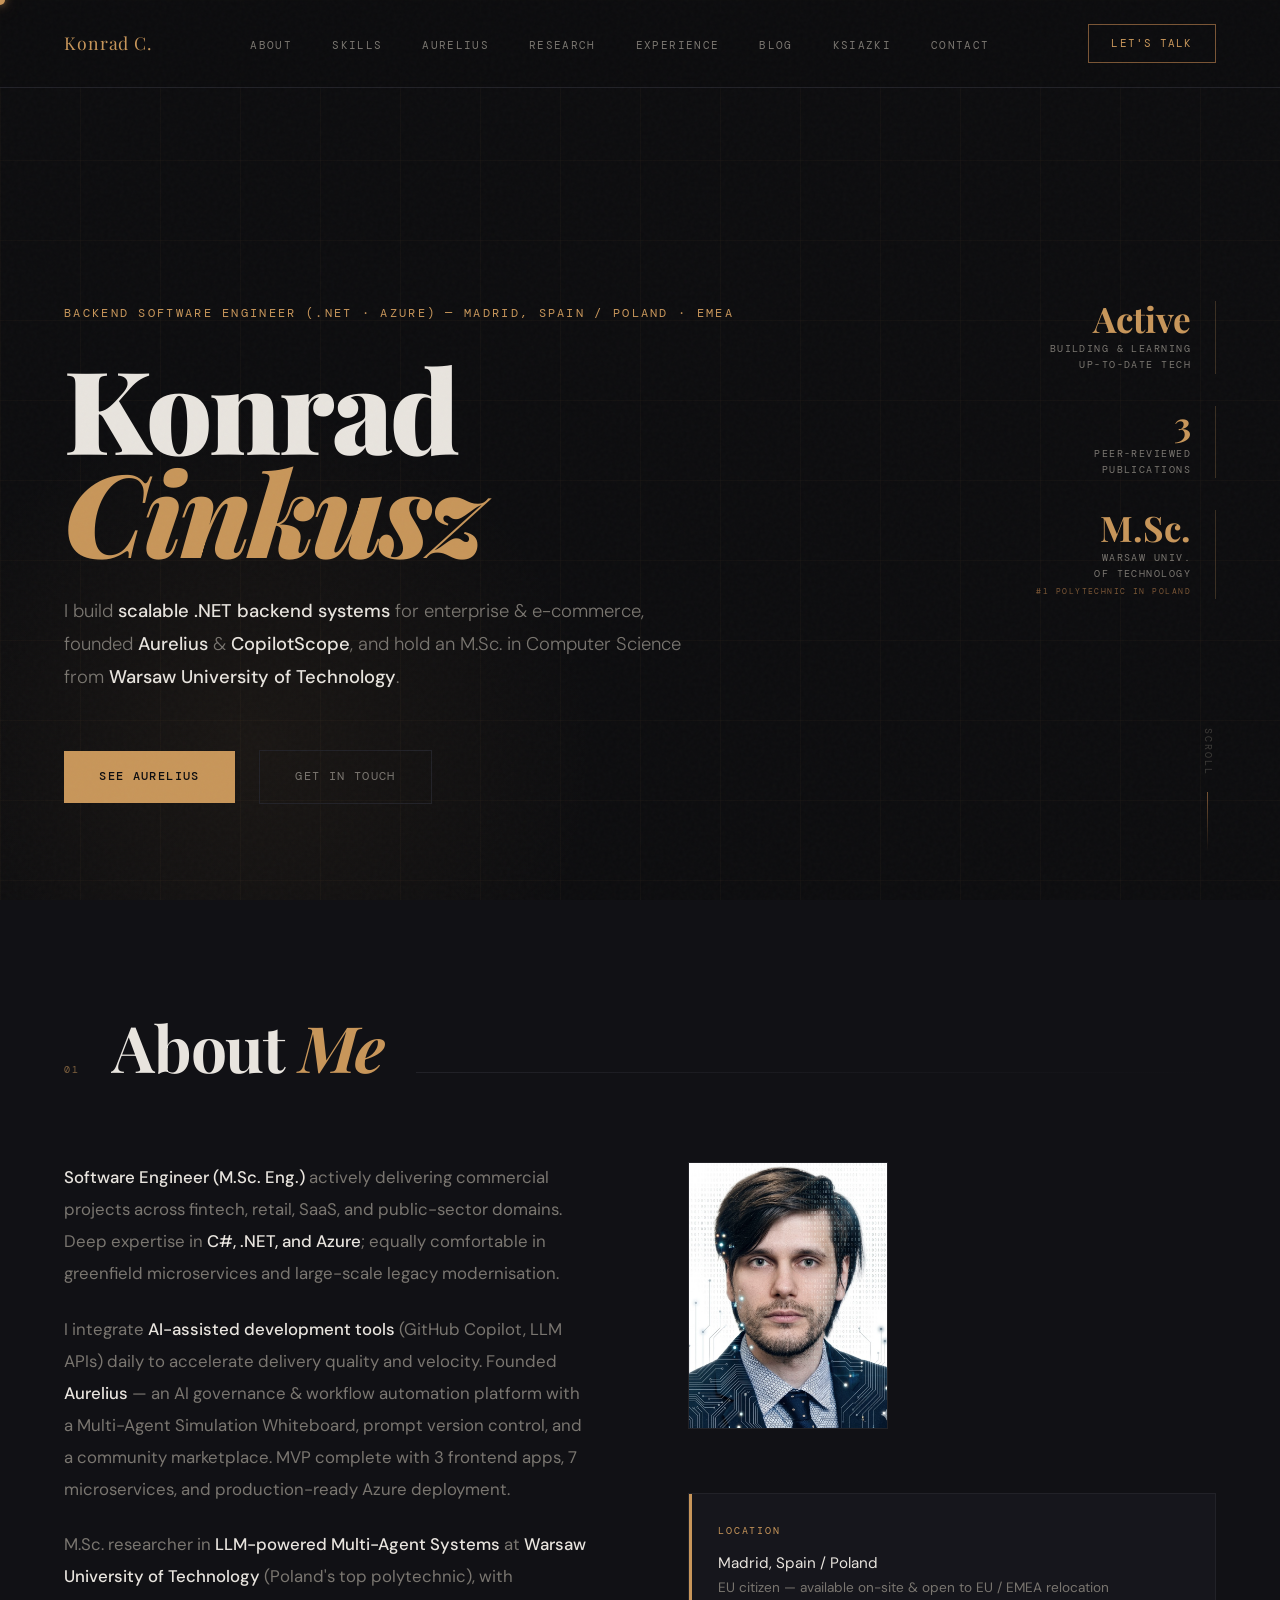
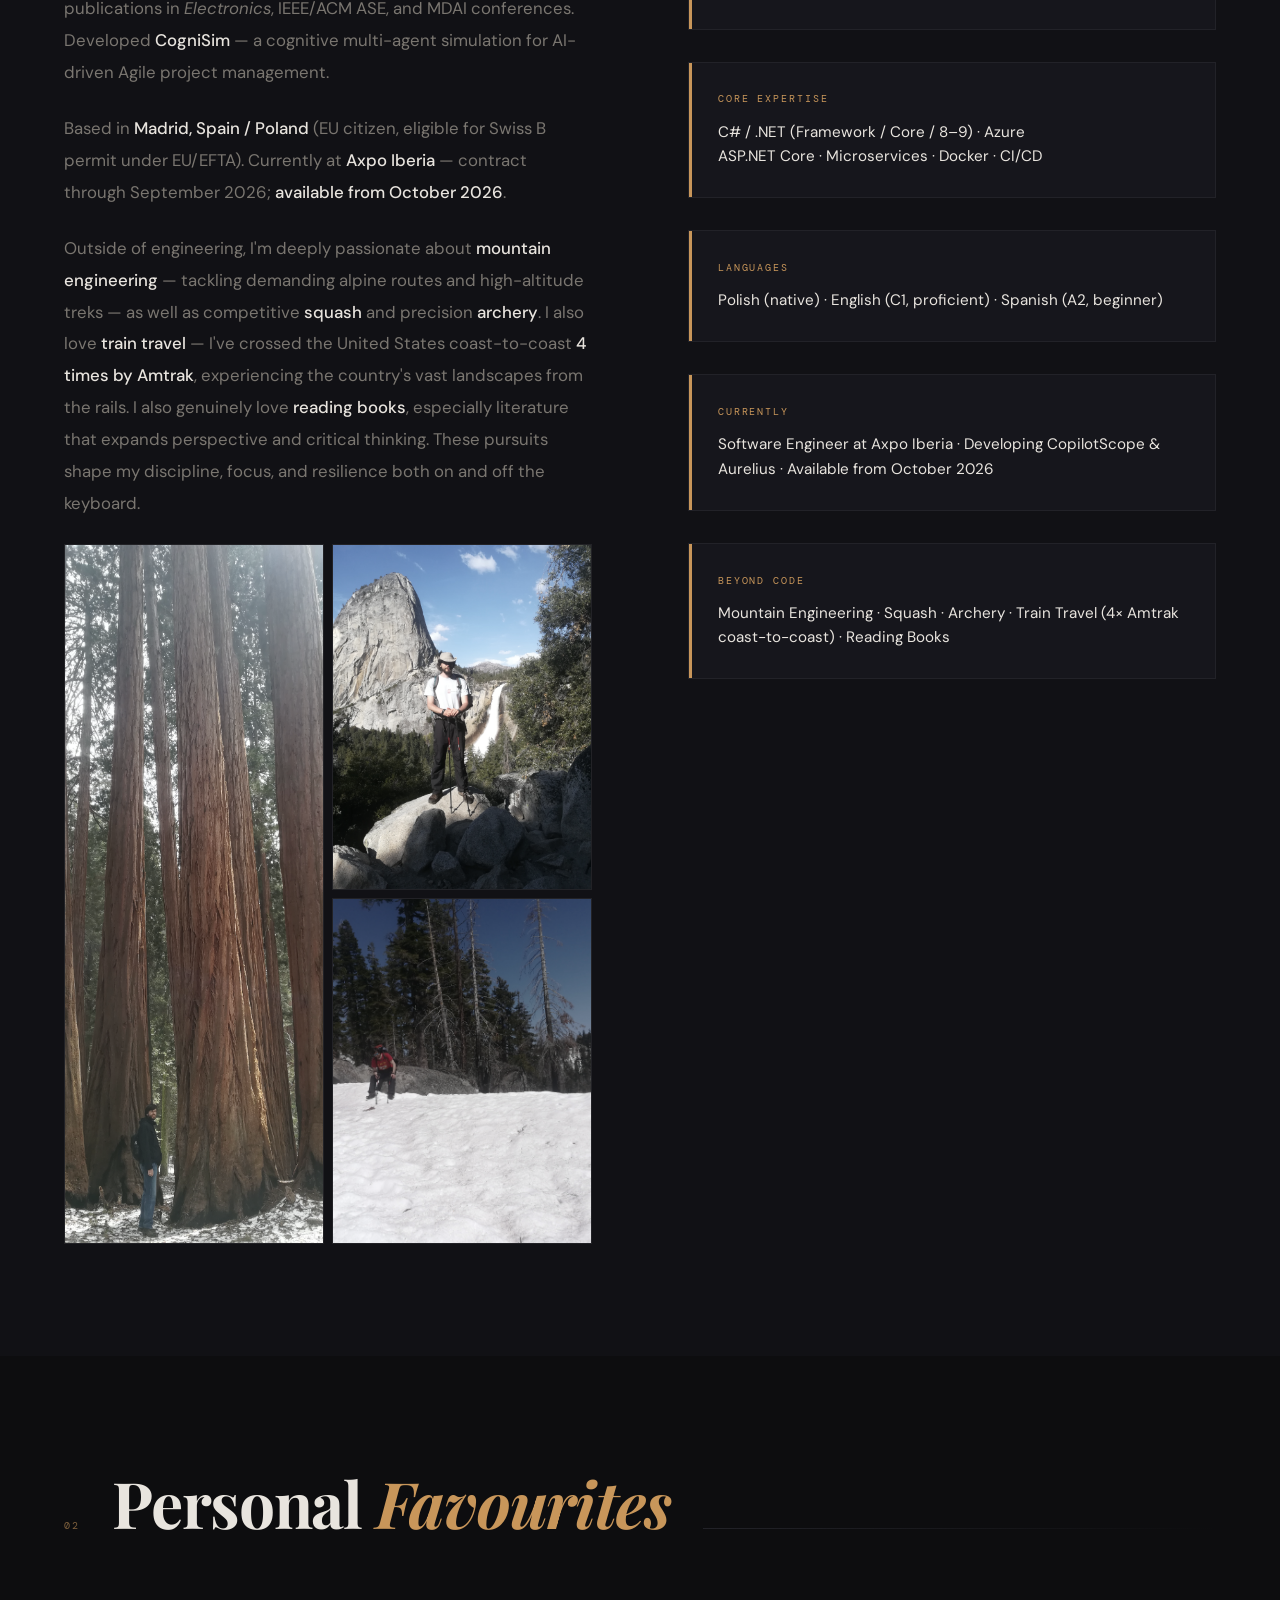
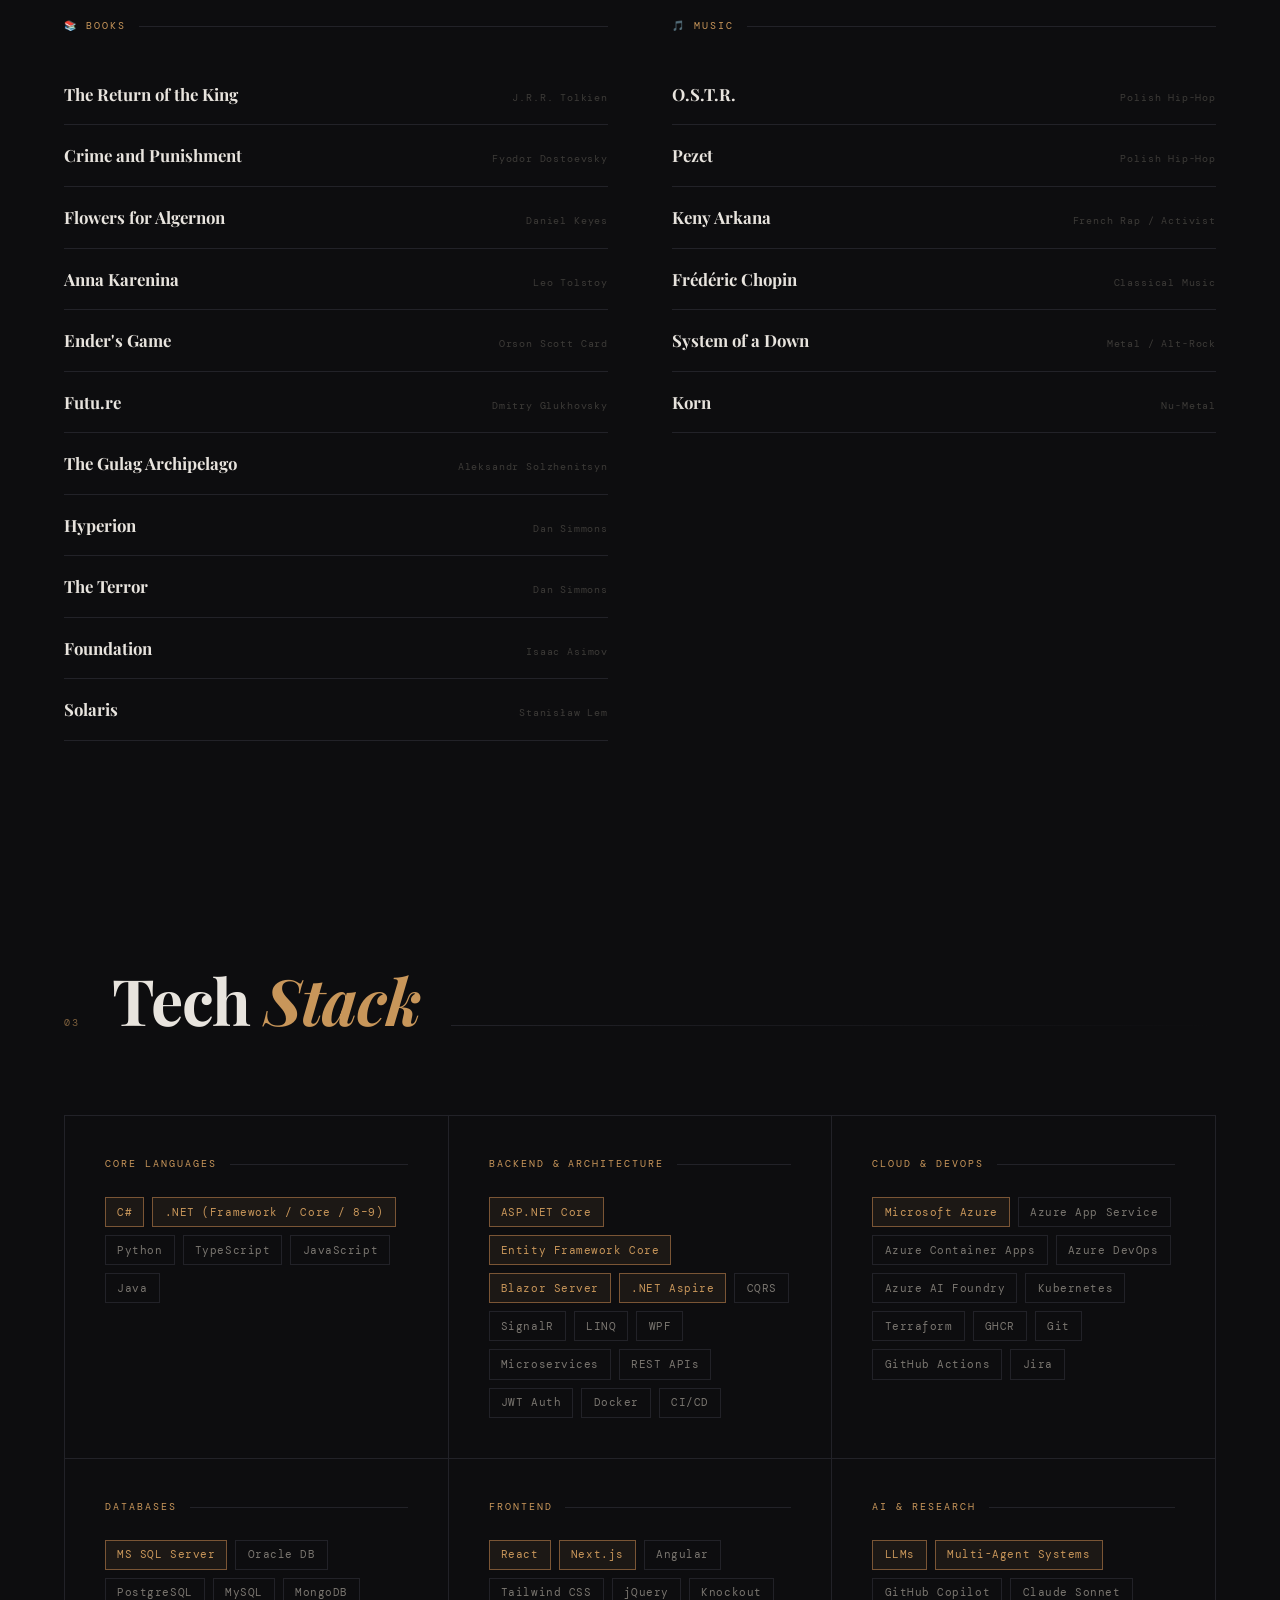
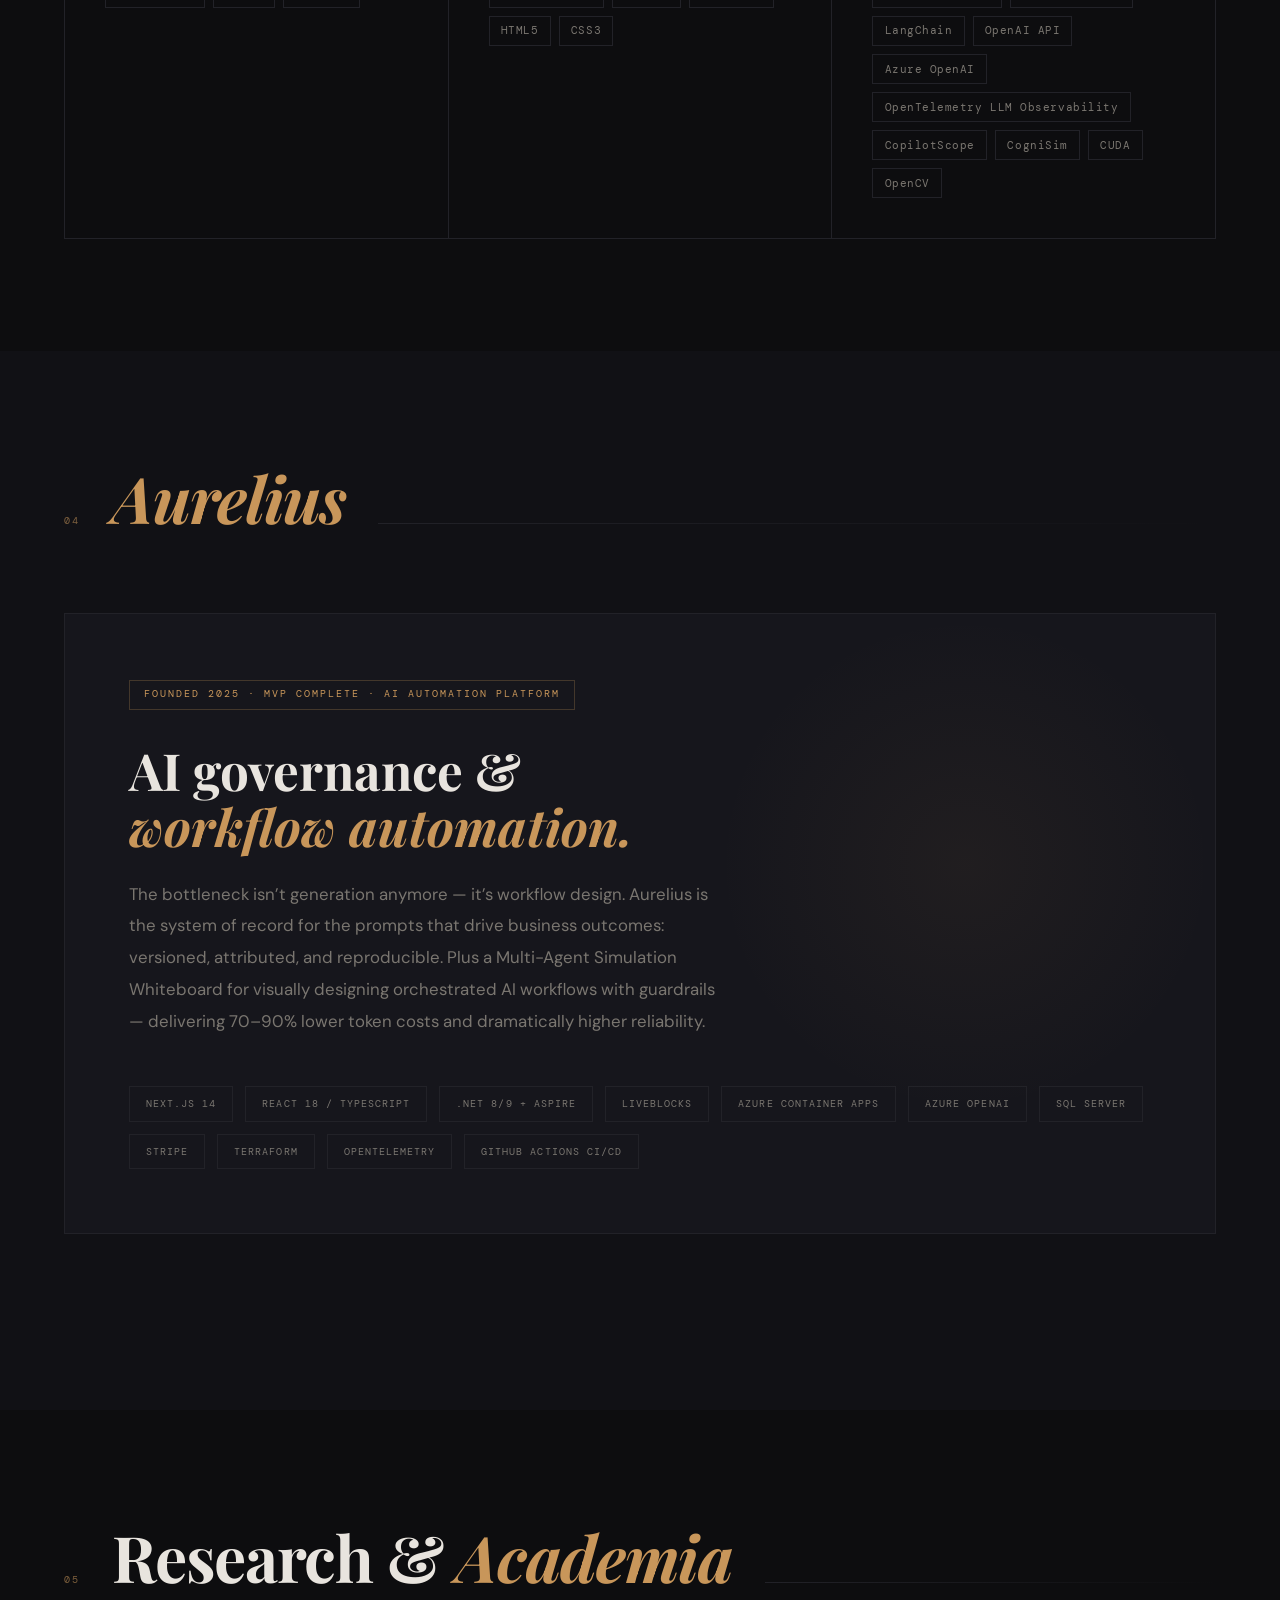
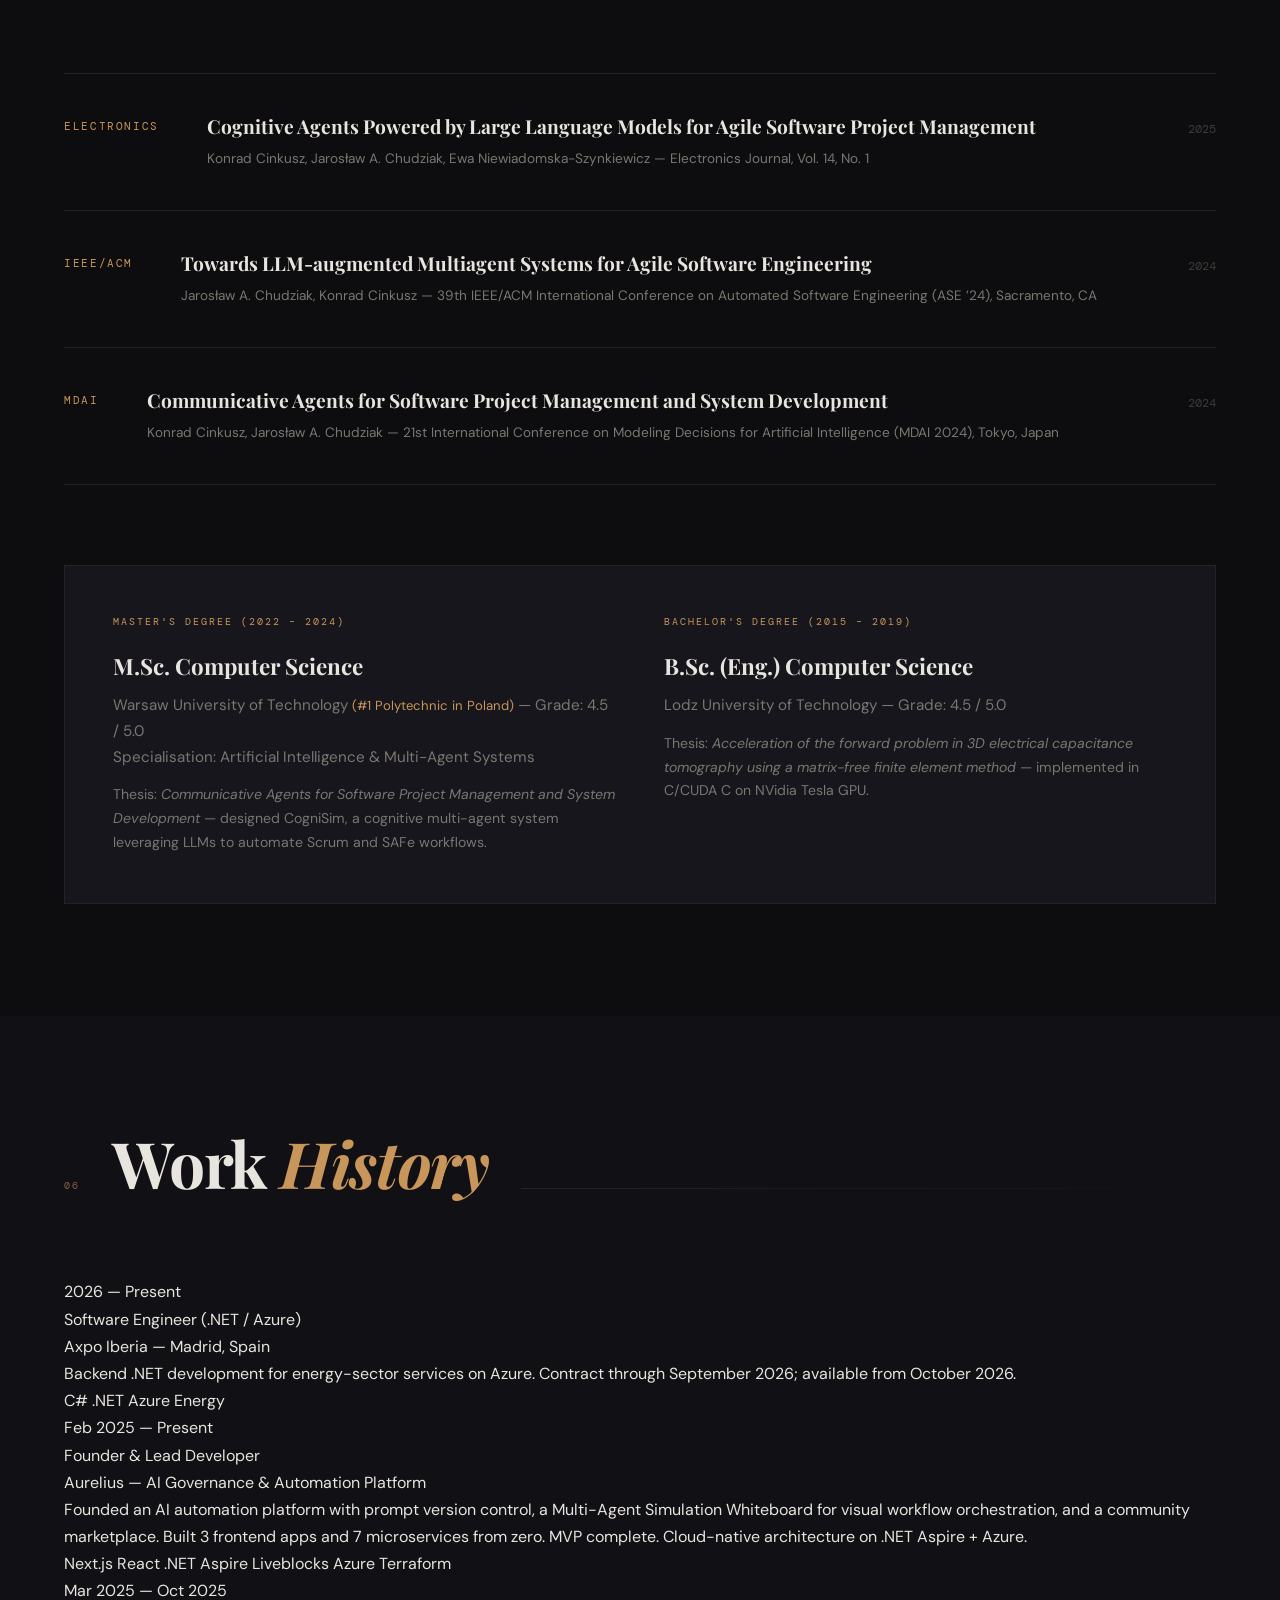
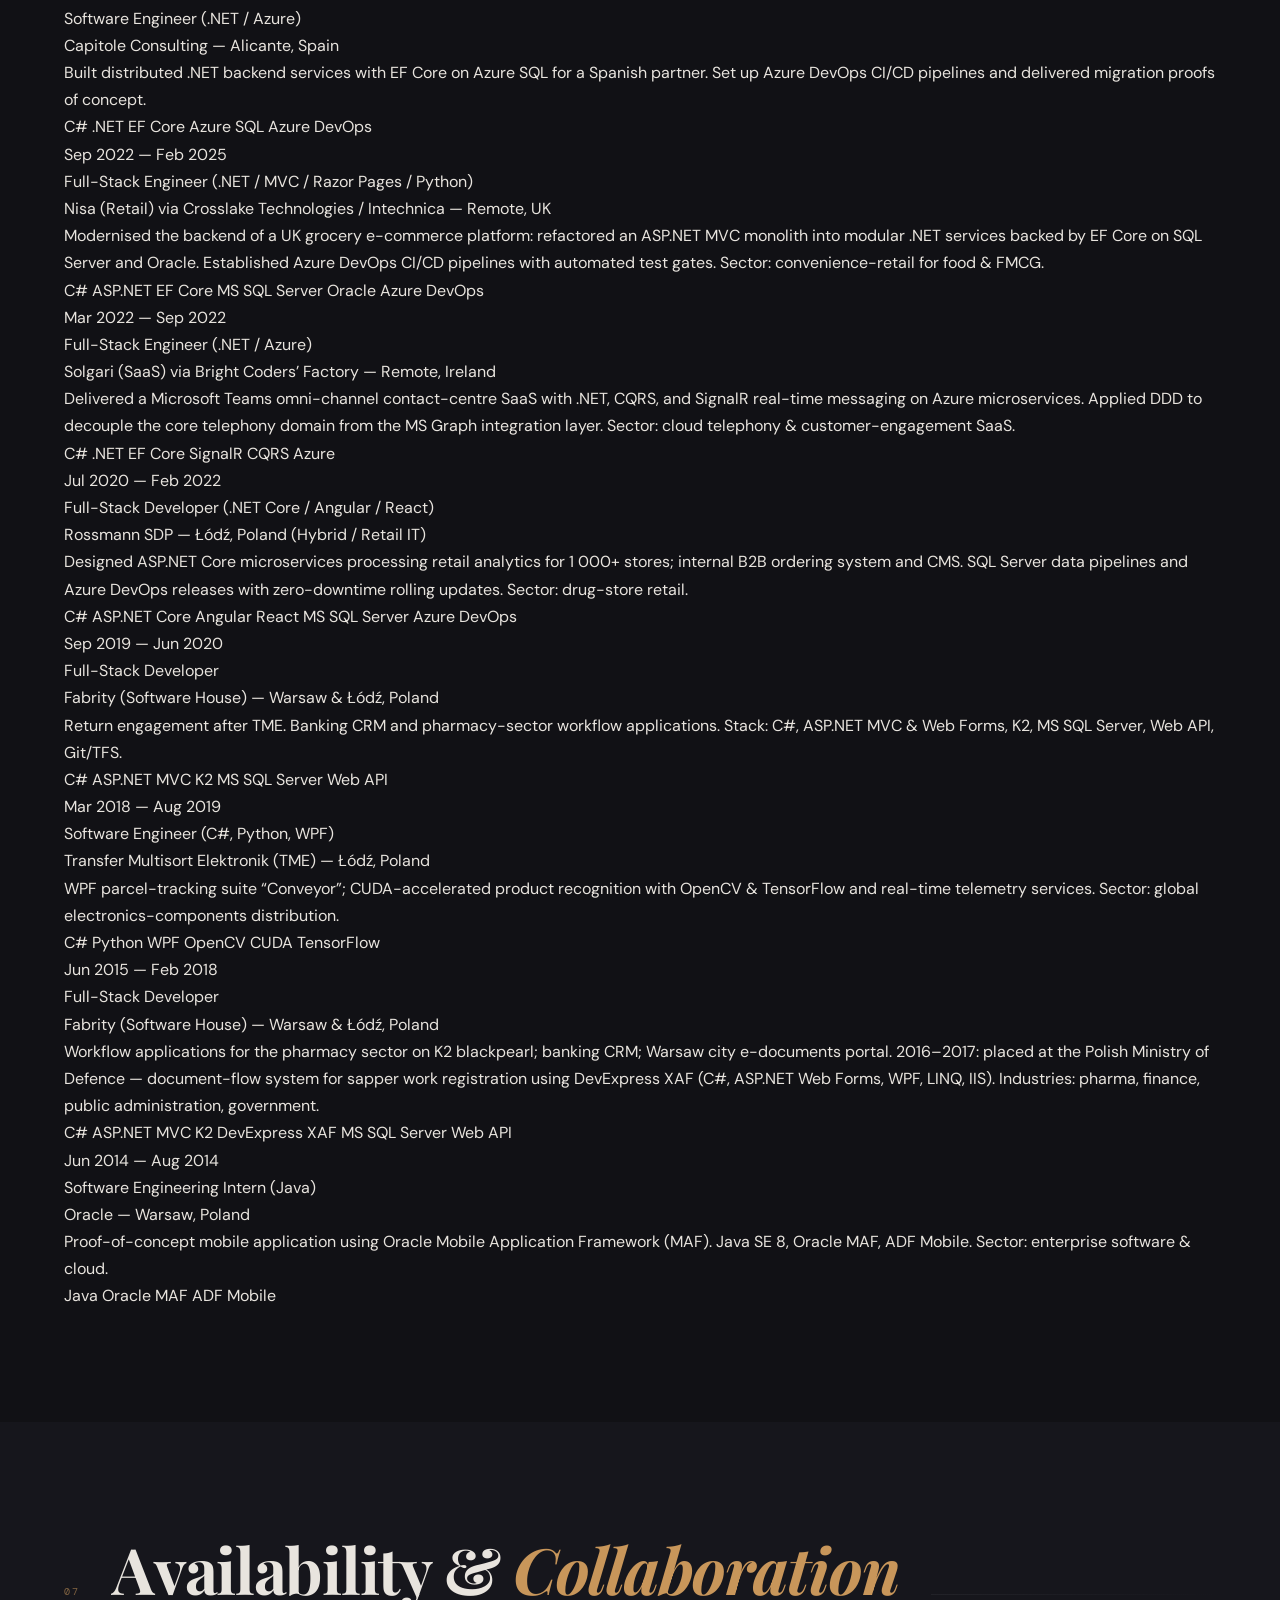
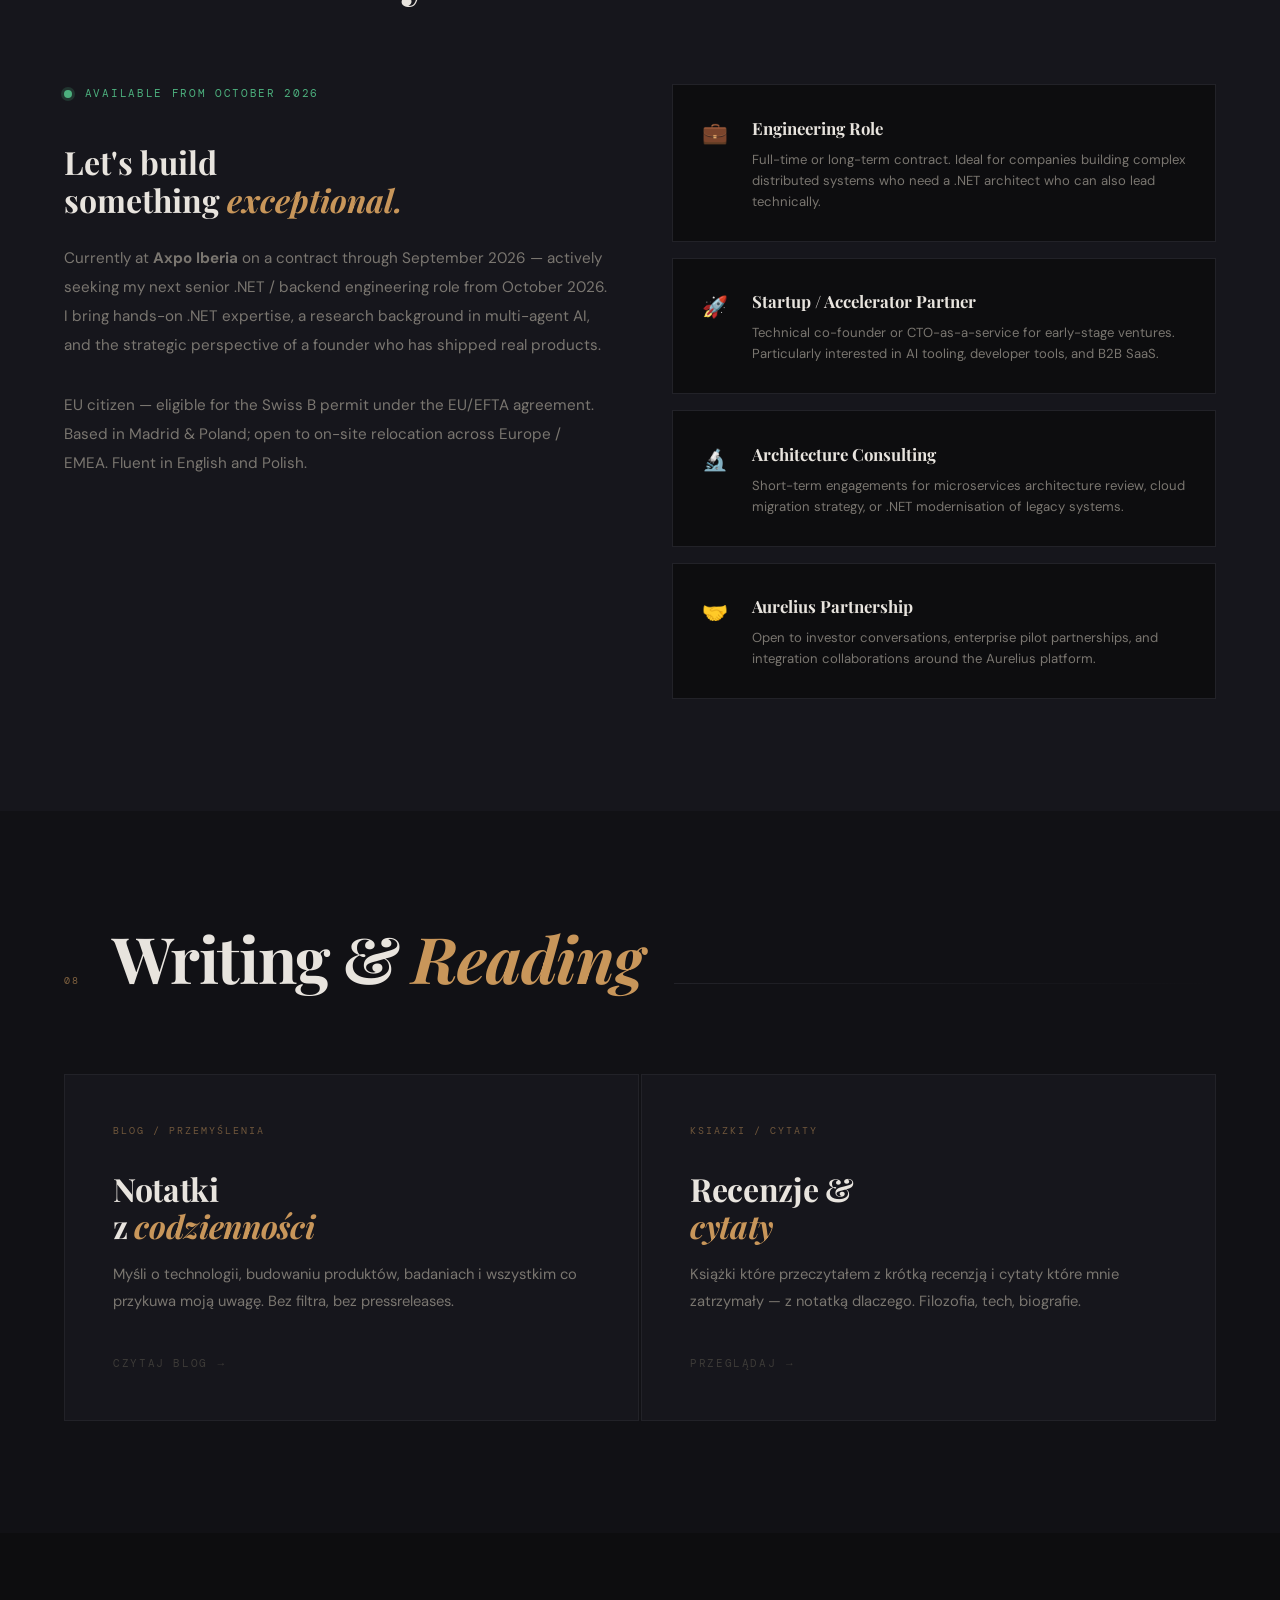
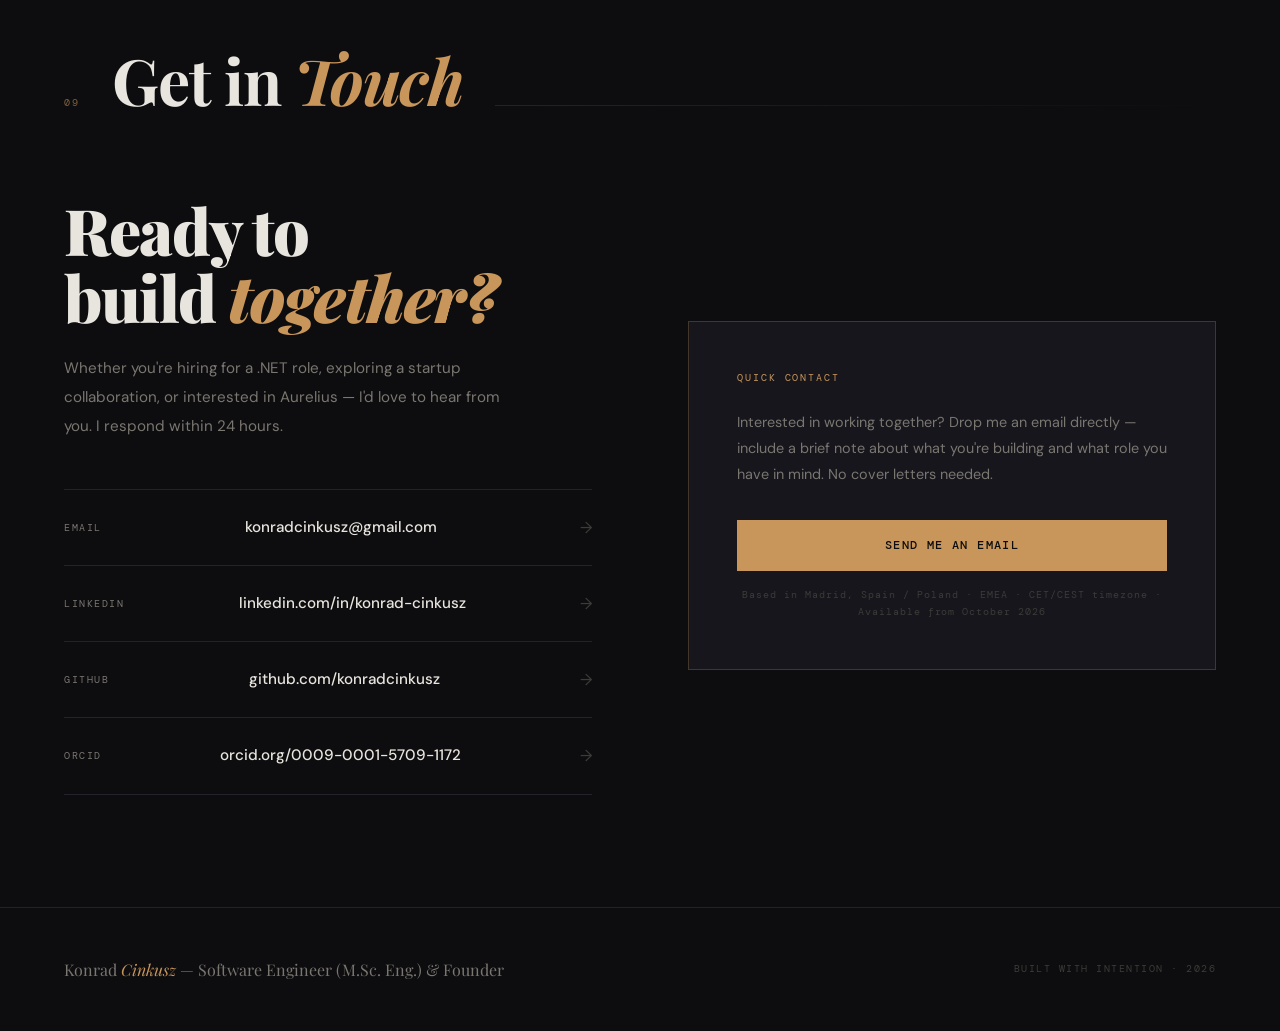
==== commit 4cb318ed: "Fix work history styling, remove aurelius.today, shrink photo, add Poland/EMEA to location - Timelin" ====
--- a/index.html
+++ b/index.html
@@ -322,7 +322,7 @@
   }
 
   .about-photo {
-    width: 100%;
+    width: 200px;
     aspect-ratio: 3 / 4;
     object-fit: cover;
     object-position: top;
@@ -741,7 +741,7 @@
   .timeline::before {
     content: '';
     position: absolute;
-    top: 0; left: 0;
+    top: 0; left: 2rem;
     width: 1px;
     height: 100%;
     background: linear-gradient(to bottom, var(--gold-dim), transparent);
@@ -1211,11 +1211,11 @@
     </div>
   </div>
 
-  <p class="hero-eyebrow">Backend Software Engineer (.NET · Azure) — Madrid, Spain</p>
+  <p class="hero-eyebrow">Backend Software Engineer (.NET · Azure) — Madrid, Spain / Poland · EMEA</p>
   <h1 class="hero-name">Konrad<br><em>Cinkusz</em></h1>
   <p class="hero-tagline">
     I build <strong>scalable .NET backend systems</strong> for enterprise &amp; e-commerce,
-    founded <strong><a href="https://aurelius.today" style="color:var(--gold);text-decoration:none;border-bottom:1px solid var(--gold-dim);">aurelius.today</a></strong> &amp; <strong>CopilotScope</strong>,
+    founded <strong>Aurelius</strong> &amp; <strong>CopilotScope</strong>,
     and hold an M.Sc. in Computer Science from <strong>Warsaw University of Technology</strong>.
   </p>
   <div class="hero-actions">
@@ -1245,7 +1245,7 @@
       <p>
         I integrate <strong>AI-assisted development tools</strong> (GitHub Copilot, LLM APIs)
         daily to accelerate delivery quality and velocity. Founded
-        <strong><a href="https://aurelius.today" style="color:var(--text);text-decoration:none;border-bottom:1px solid var(--gold-dim);">aurelius.today</a></strong> —
+        <strong>Aurelius</strong> —
         an AI governance &amp; workflow automation platform with a Multi-Agent Simulation
         Whiteboard, prompt version control, and a community marketplace. MVP complete with
         3 frontend apps, 7 microservices, and production-ready Azure deployment.
@@ -1257,7 +1257,7 @@
         Developed <strong>CogniSim</strong> — a cognitive multi-agent simulation for AI-driven Agile project management.
       </p>
       <p>
-        Based in <strong>Madrid, Spain</strong> (EU citizen, eligible for Swiss B permit under EU/EFTA).
+        Based in <strong>Madrid, Spain / Poland</strong> (EU citizen, eligible for Swiss B permit under EU/EFTA).
         Currently at <strong>Axpo Iberia</strong> — contract through September 2026;
         <strong>available from October 2026</strong>.
       </p>
@@ -1282,7 +1282,7 @@
       <img src="Konrad_Cinkusz_Photo.jpg" alt="Konrad Cinkusz" class="about-photo" />
       <div class="info-block">
         <div class="info-label">Location</div>
-        <div class="info-value">Madrid, Spain<br><span style="color:var(--text-dim); font-size:0.85rem;">EU citizen — available on-site &amp; open to EU relocation</span></div>
+        <div class="info-value">Madrid, Spain / Poland<br><span style="color:var(--text-dim); font-size:0.85rem;">EU citizen — available on-site &amp; open to EU / EMEA relocation</span></div>
       </div>
       <div class="info-block">
         <div class="info-label">Core Expertise</div>
@@ -1492,7 +1492,7 @@
 <section id="aurelius">
   <div class="section-header reveal">
     <span class="section-index">04</span>
-    <h2 class="section-title"><em>Aurelius</em>.today</h2>
+    <h2 class="section-title"><em>Aurelius</em></h2>
     <div class="section-rule"></div>
   </div>
 
@@ -1606,7 +1606,7 @@
       <div class=”timeline-dot”></div>
       <div class=”timeline-date”>Feb 2025 — Present</div>
       <div class=”timeline-role”>Founder &amp; Lead Developer</div>
-      <div class=”timeline-company”>Aurelius (aurelius.today) — AI Governance &amp; Automation Platform</div>
+      <div class=”timeline-company”>Aurelius — AI Governance &amp; Automation Platform</div>
       <p class=”timeline-desc”>
         Founded an AI automation platform with prompt version control, a Multi-Agent
         Simulation Whiteboard for visual workflow orchestration, and a community marketplace.
@@ -1806,7 +1806,7 @@
       </p>
       <p class="avail-text">
         EU citizen — eligible for the Swiss B permit under the EU/EFTA agreement.
-        Based in Madrid; open to on-site relocation across Europe. Fluent in English and Polish.
+        Based in Madrid &amp; Poland; open to on-site relocation across Europe / EMEA. Fluent in English and Polish.
       </p>
     </div>
 
@@ -1906,11 +1906,6 @@
           <span class="contact-link-value">github.com/konradcinkusz</span>
           <span class="contact-link-arrow">→</span>
         </a>
-        <a href="https://aurelius.today" target="_blank" class="contact-link">
-          <span class="contact-link-label">Aurelius</span>
-          <span class="contact-link-value">aurelius.today</span>
-          <span class="contact-link-arrow">→</span>
-        </a>
         <a href="https://orcid.org/0009-0001-5709-1172" target="_blank" class="contact-link">
           <span class="contact-link-label">ORCID</span>
           <span class="contact-link-value">orcid.org/0009-0001-5709-1172</span>
@@ -1927,7 +1922,7 @@
         have in mind. No cover letters needed.
       </p>
       <a href="mailto:konradcinkusz@gmail.com?subject=Let's%20work%20together" class="btn-primary">Send me an email</a>
-      <p class="contact-note">Based in Madrid, Spain · CET/CEST timezone · Available from October 2026</p>
+      <p class="contact-note">Based in Madrid, Spain / Poland · EMEA · CET/CEST timezone · Available from October 2026</p>
     </div>
   </div>
 </section>
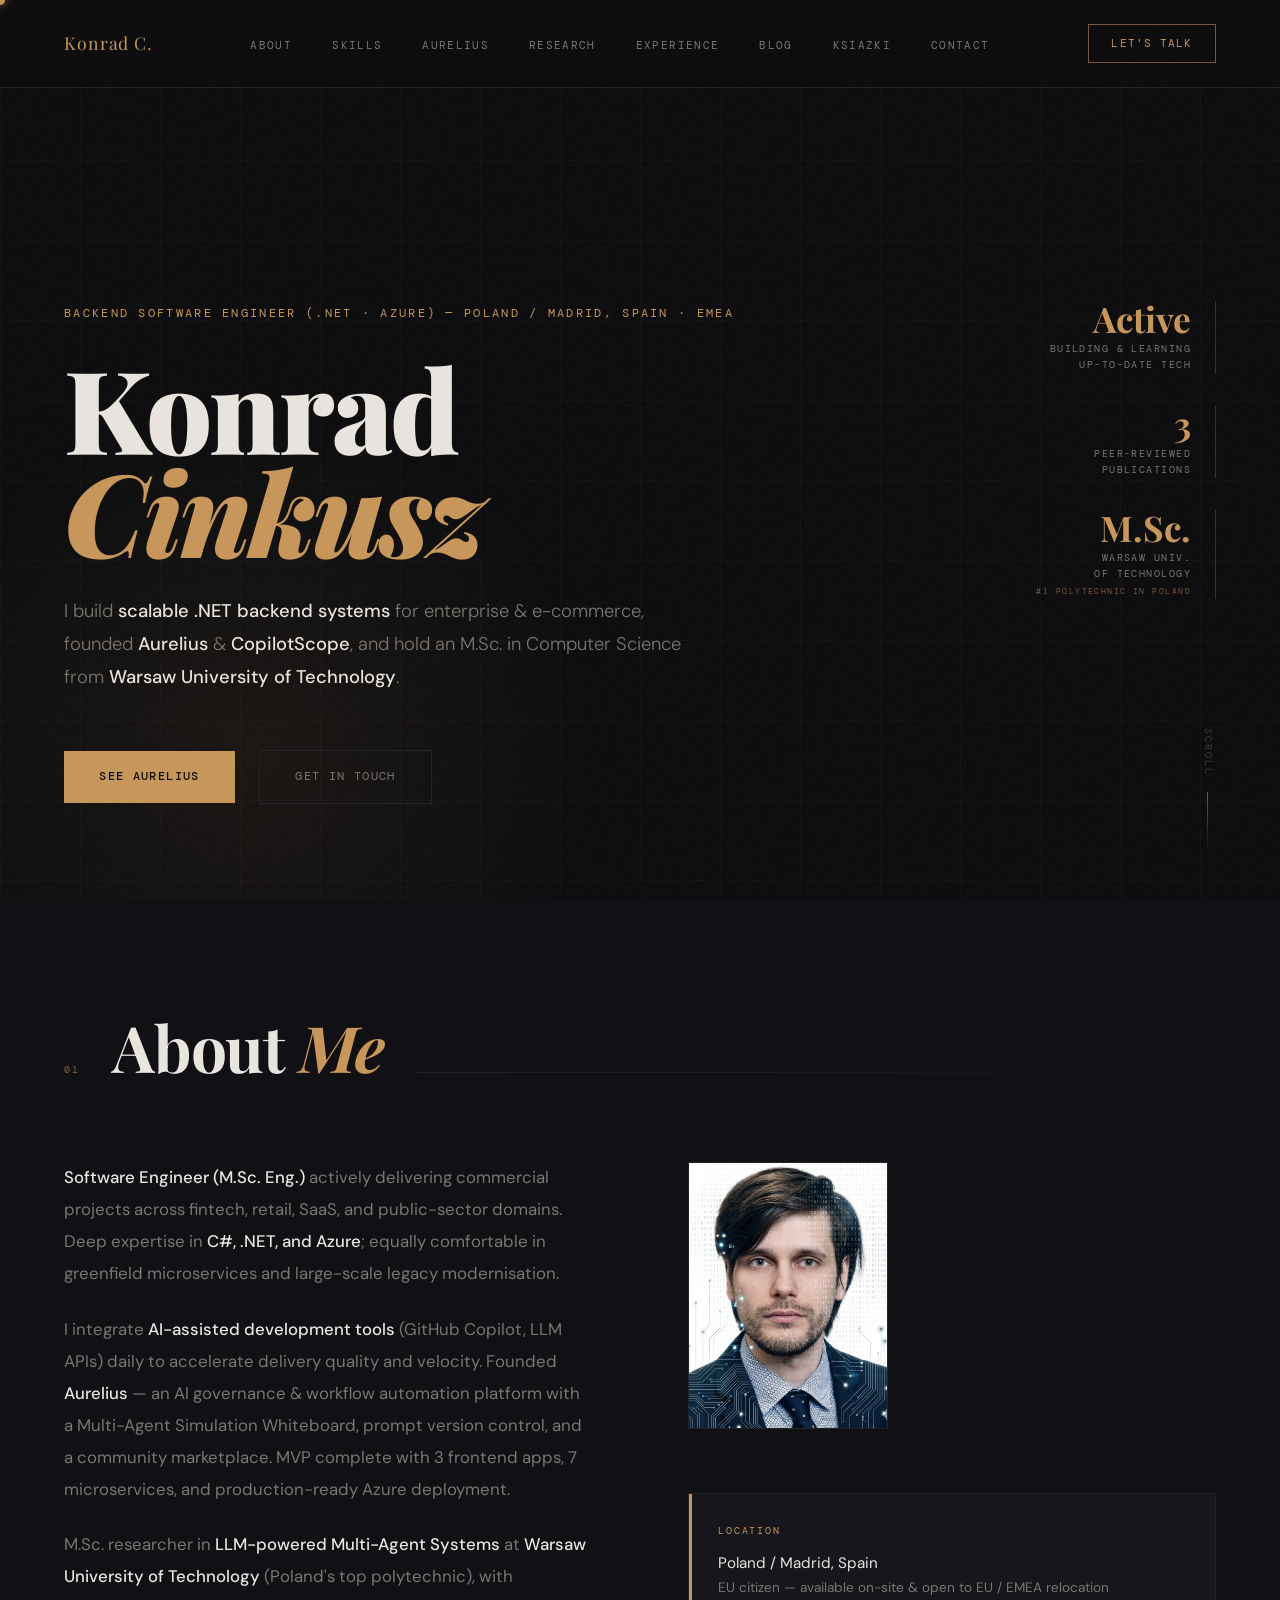
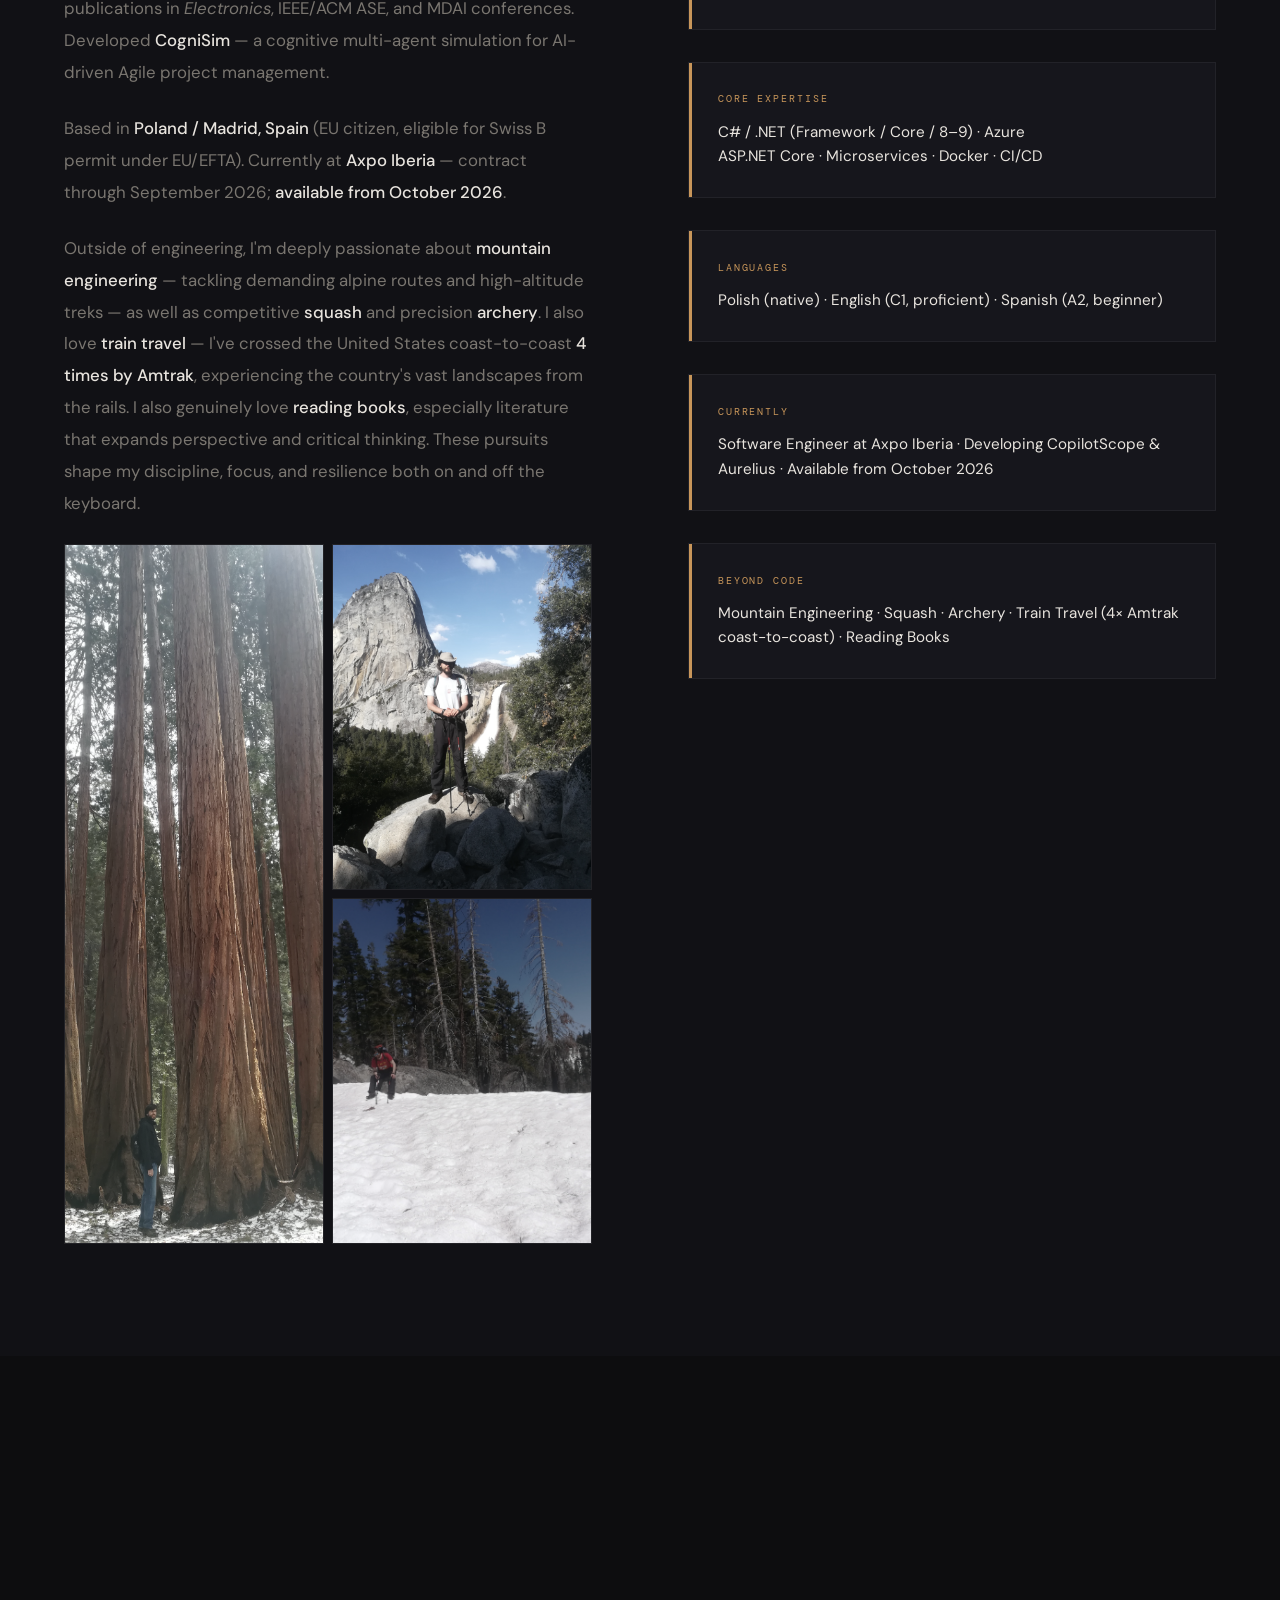
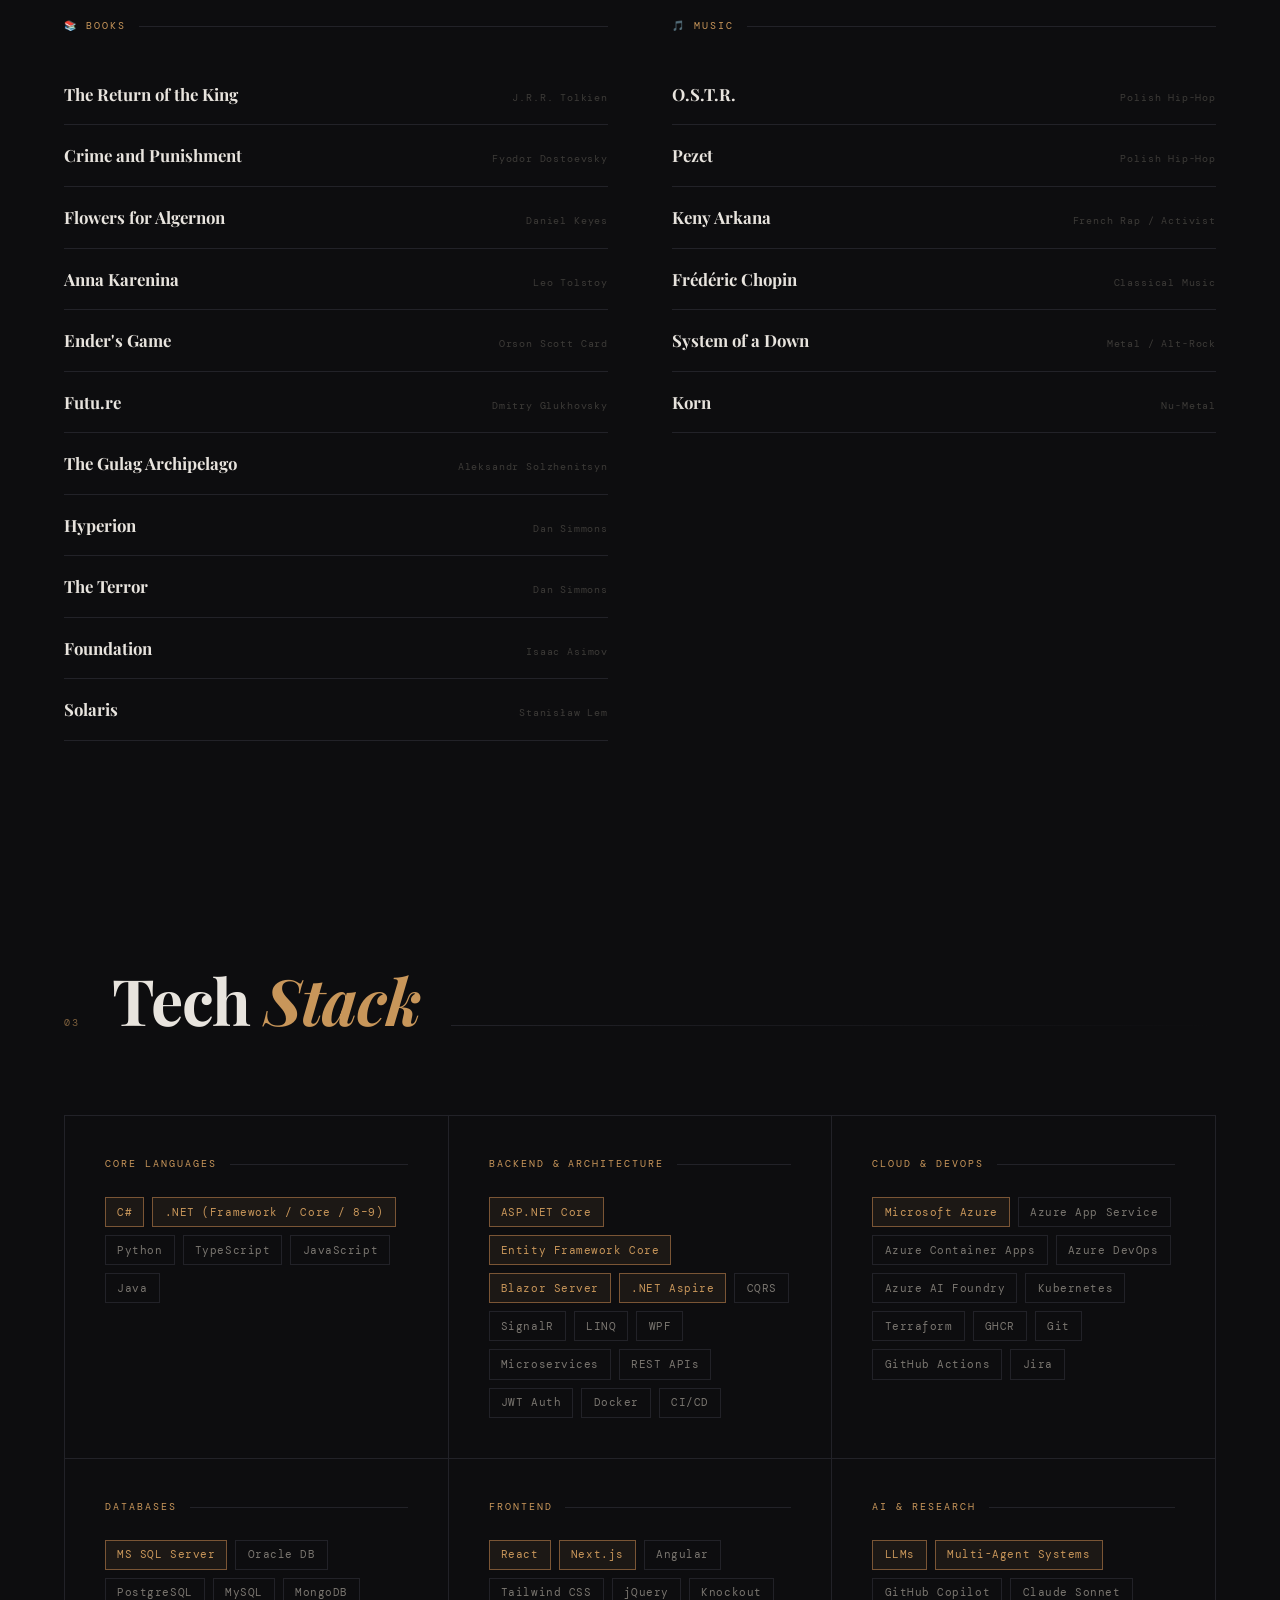
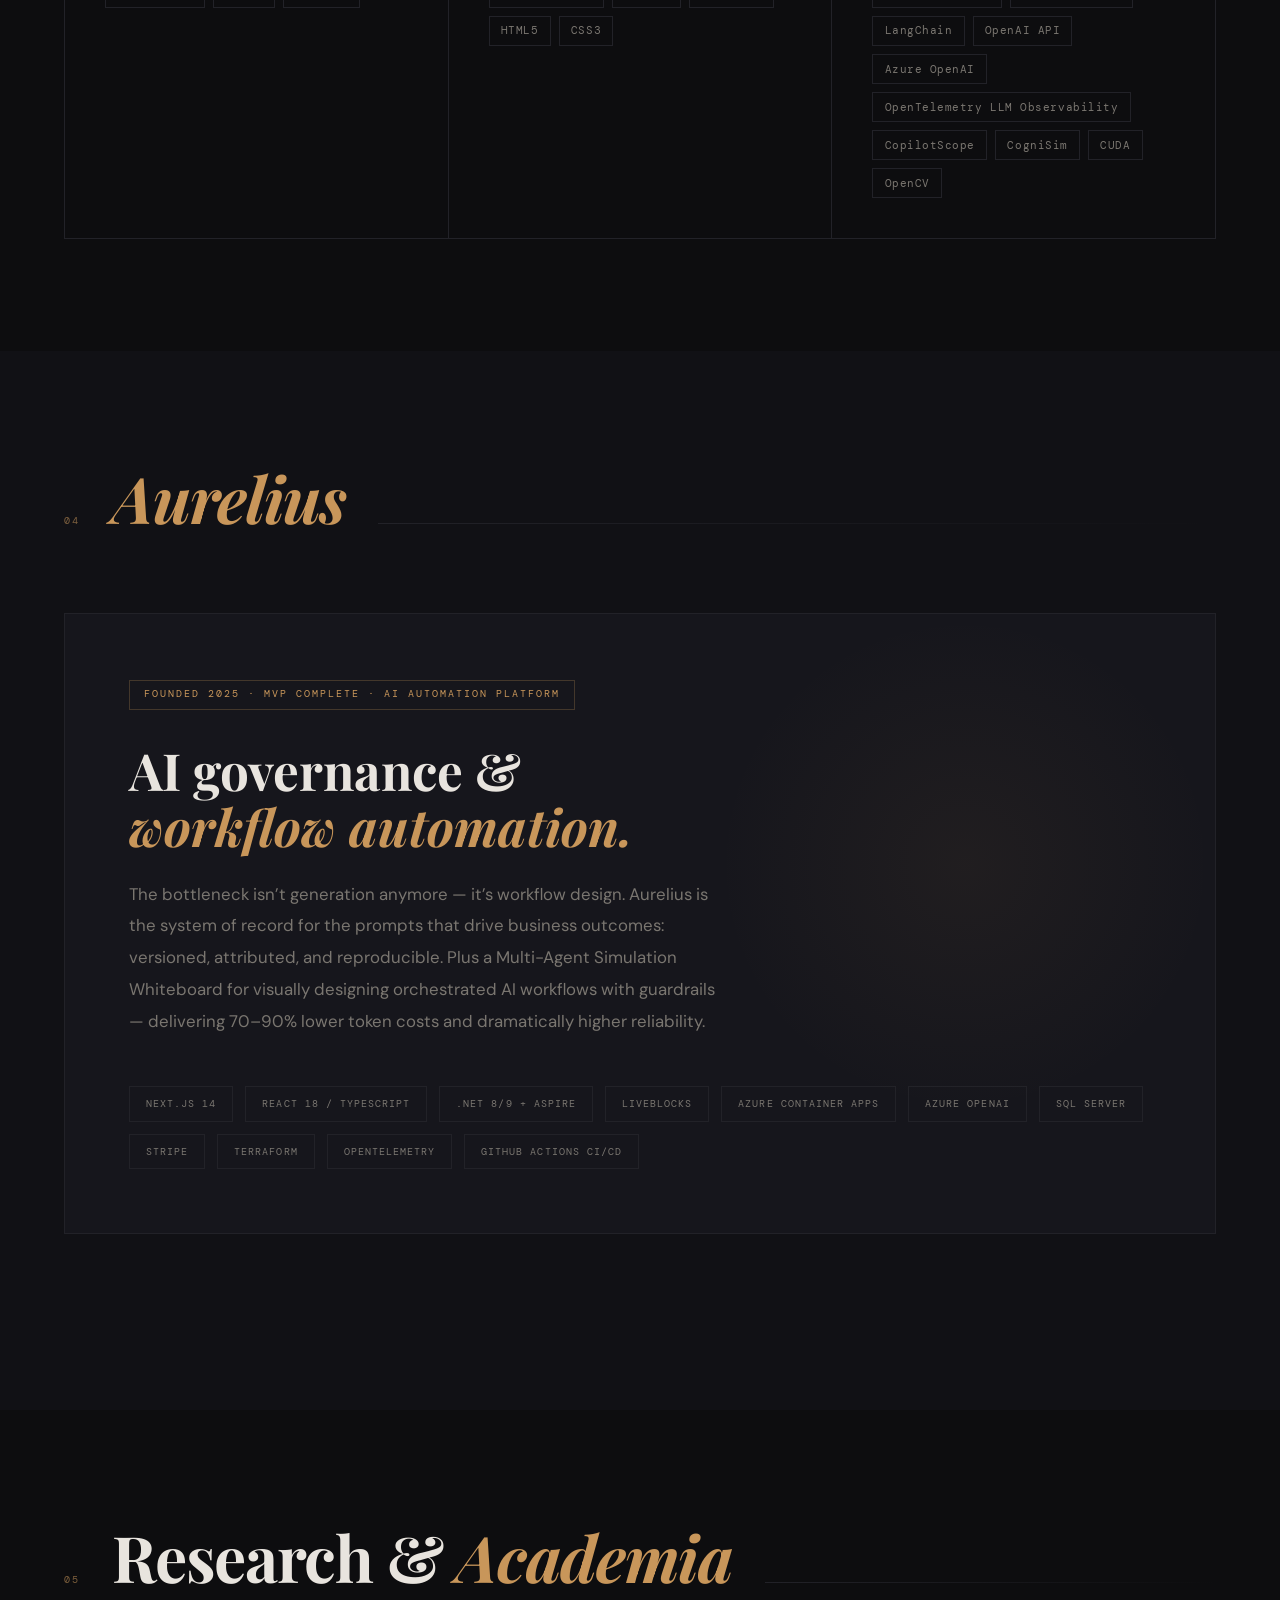
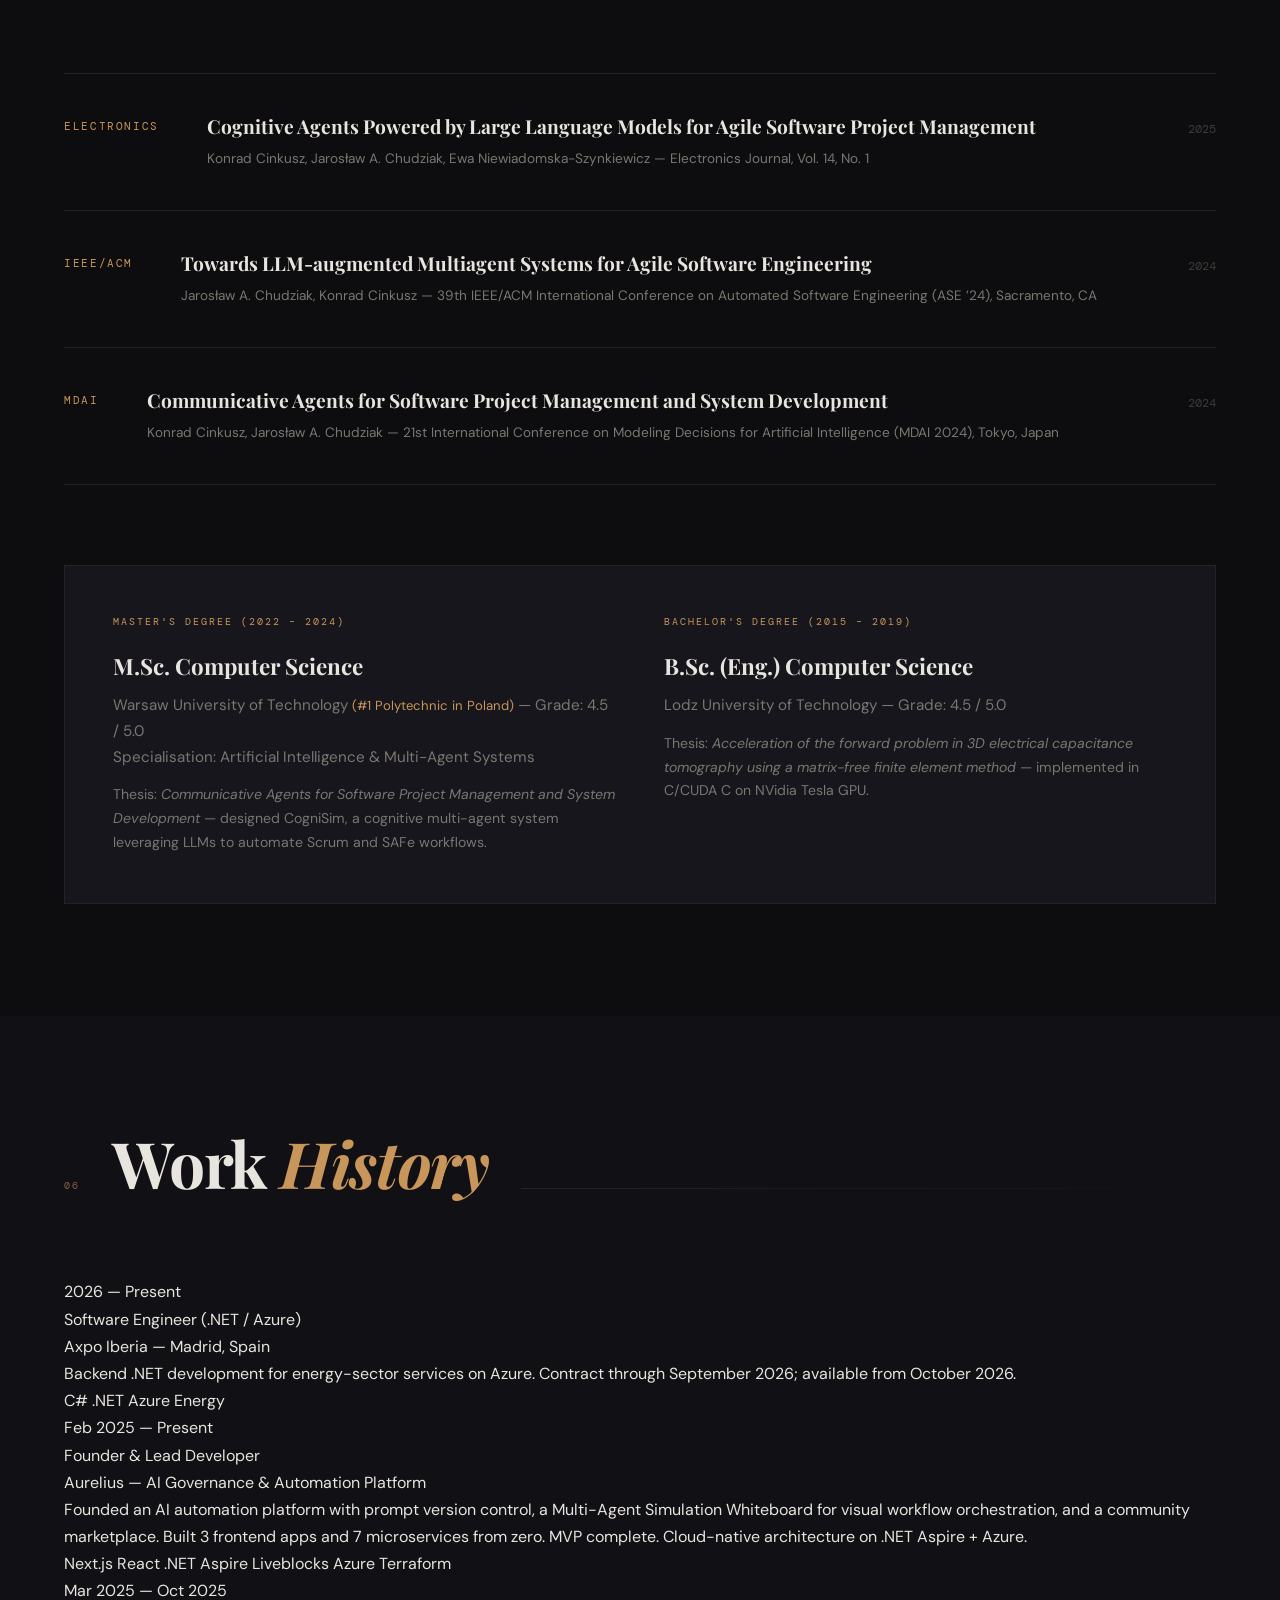
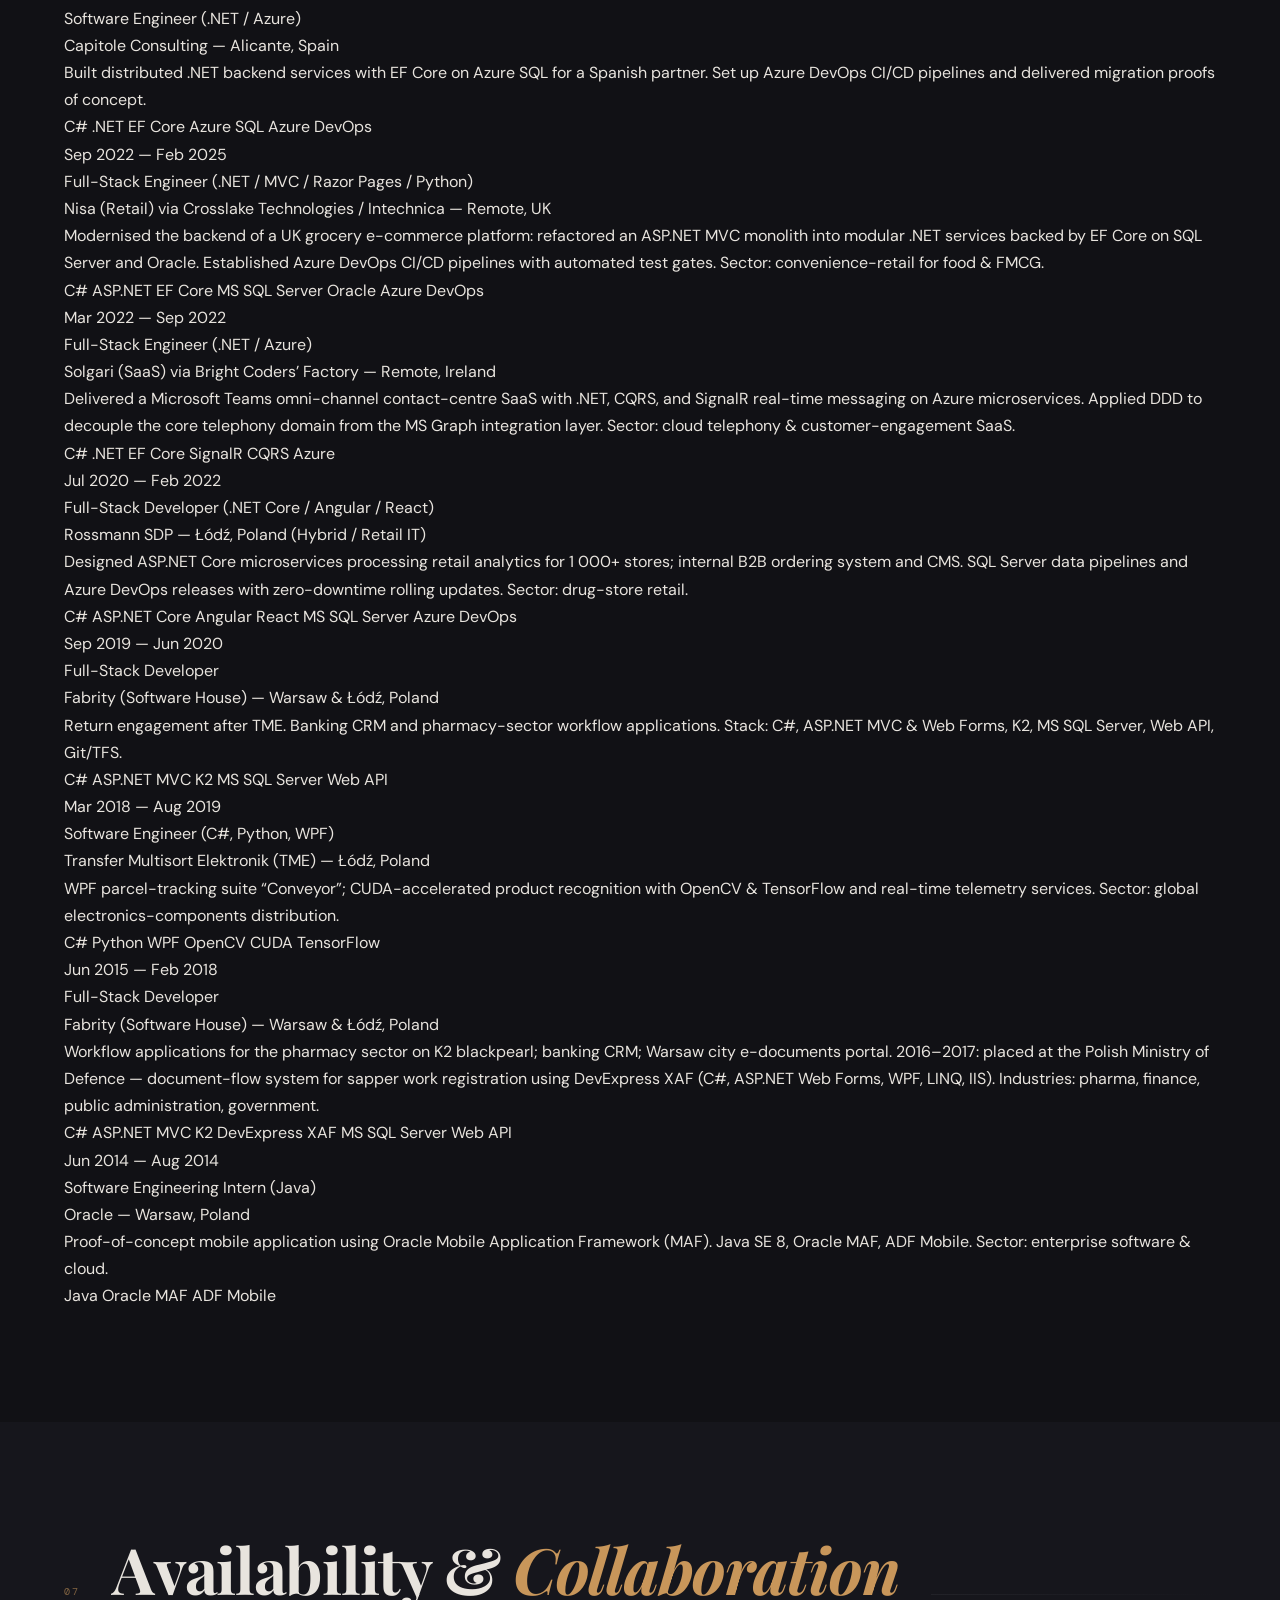
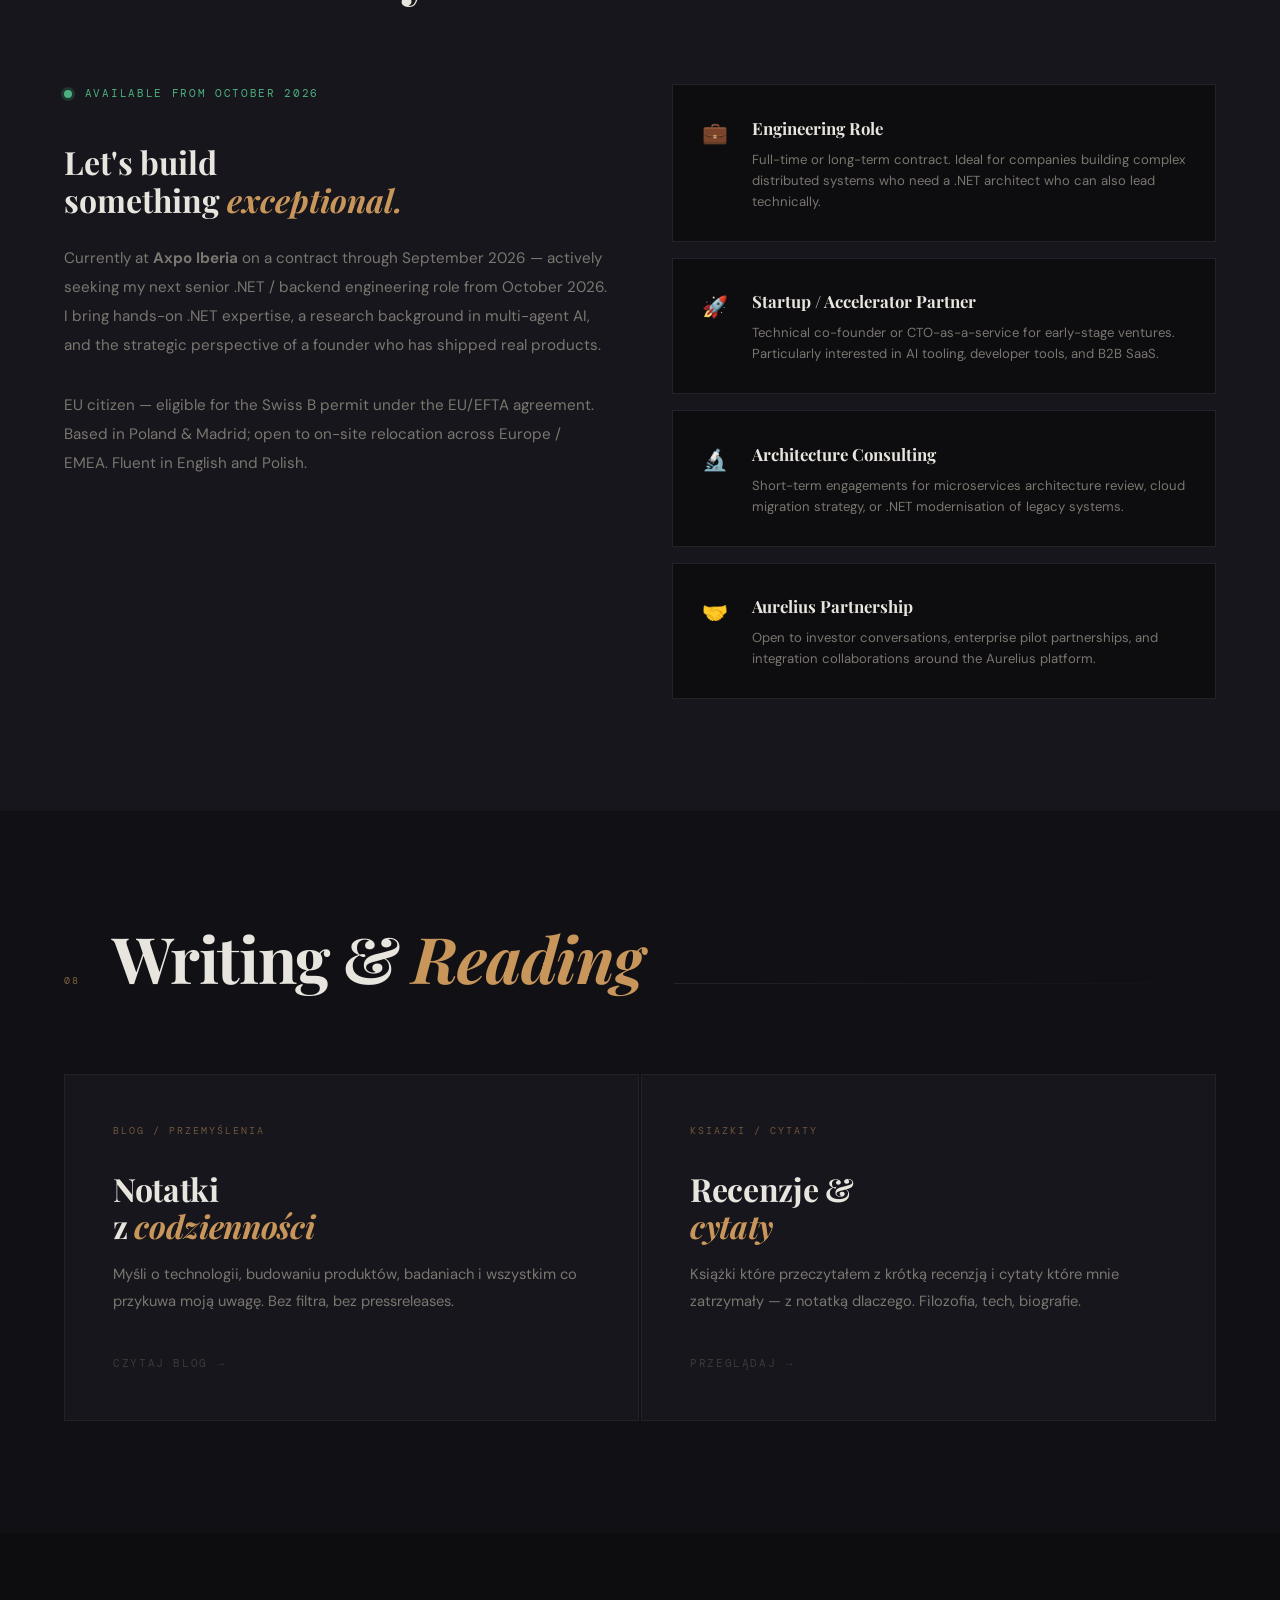
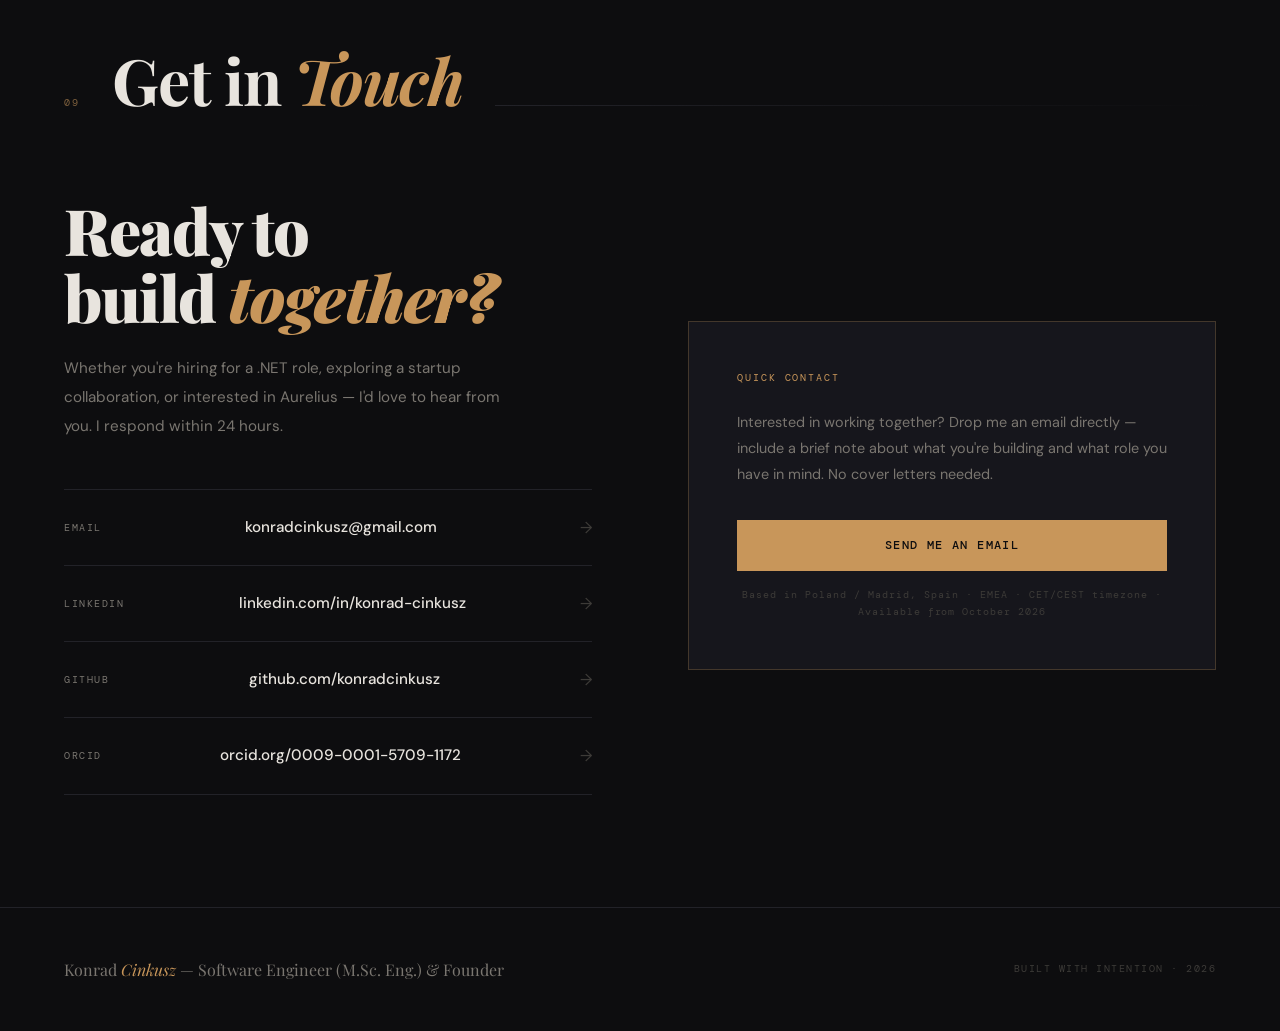
==== commit 6f253734: "Fix Pages deploy queue pileup and swap location order to Poland/Spain - concurrency.cancel-in-progre" ====
--- a/index.html
+++ b/index.html
@@ -1211,7 +1211,7 @@
     </div>
   </div>
 
-  <p class="hero-eyebrow">Backend Software Engineer (.NET · Azure) — Madrid, Spain / Poland · EMEA</p>
+  <p class="hero-eyebrow">Backend Software Engineer (.NET · Azure) — Poland / Madrid, Spain · EMEA</p>
   <h1 class="hero-name">Konrad<br><em>Cinkusz</em></h1>
   <p class="hero-tagline">
     I build <strong>scalable .NET backend systems</strong> for enterprise &amp; e-commerce,
@@ -1257,7 +1257,7 @@
         Developed <strong>CogniSim</strong> — a cognitive multi-agent simulation for AI-driven Agile project management.
       </p>
       <p>
-        Based in <strong>Madrid, Spain / Poland</strong> (EU citizen, eligible for Swiss B permit under EU/EFTA).
+        Based in <strong>Poland / Madrid, Spain</strong> (EU citizen, eligible for Swiss B permit under EU/EFTA).
         Currently at <strong>Axpo Iberia</strong> — contract through September 2026;
         <strong>available from October 2026</strong>.
       </p>
@@ -1282,7 +1282,7 @@
       <img src="Konrad_Cinkusz_Photo.jpg" alt="Konrad Cinkusz" class="about-photo" />
       <div class="info-block">
         <div class="info-label">Location</div>
-        <div class="info-value">Madrid, Spain / Poland<br><span style="color:var(--text-dim); font-size:0.85rem;">EU citizen — available on-site &amp; open to EU / EMEA relocation</span></div>
+        <div class="info-value">Poland / Madrid, Spain<br><span style="color:var(--text-dim); font-size:0.85rem;">EU citizen — available on-site &amp; open to EU / EMEA relocation</span></div>
       </div>
       <div class="info-block">
         <div class="info-label">Core Expertise</div>
@@ -1806,7 +1806,7 @@
       </p>
       <p class="avail-text">
         EU citizen — eligible for the Swiss B permit under the EU/EFTA agreement.
-        Based in Madrid &amp; Poland; open to on-site relocation across Europe / EMEA. Fluent in English and Polish.
+        Based in Poland &amp; Madrid; open to on-site relocation across Europe / EMEA. Fluent in English and Polish.
       </p>
     </div>
 
@@ -1922,7 +1922,7 @@
         have in mind. No cover letters needed.
       </p>
       <a href="mailto:konradcinkusz@gmail.com?subject=Let's%20work%20together" class="btn-primary">Send me an email</a>
-      <p class="contact-note">Based in Madrid, Spain / Poland · EMEA · CET/CEST timezone · Available from October 2026</p>
+      <p class="contact-note">Based in Poland / Madrid, Spain · EMEA · CET/CEST timezone · Available from October 2026</p>
     </div>
   </div>
 </section>
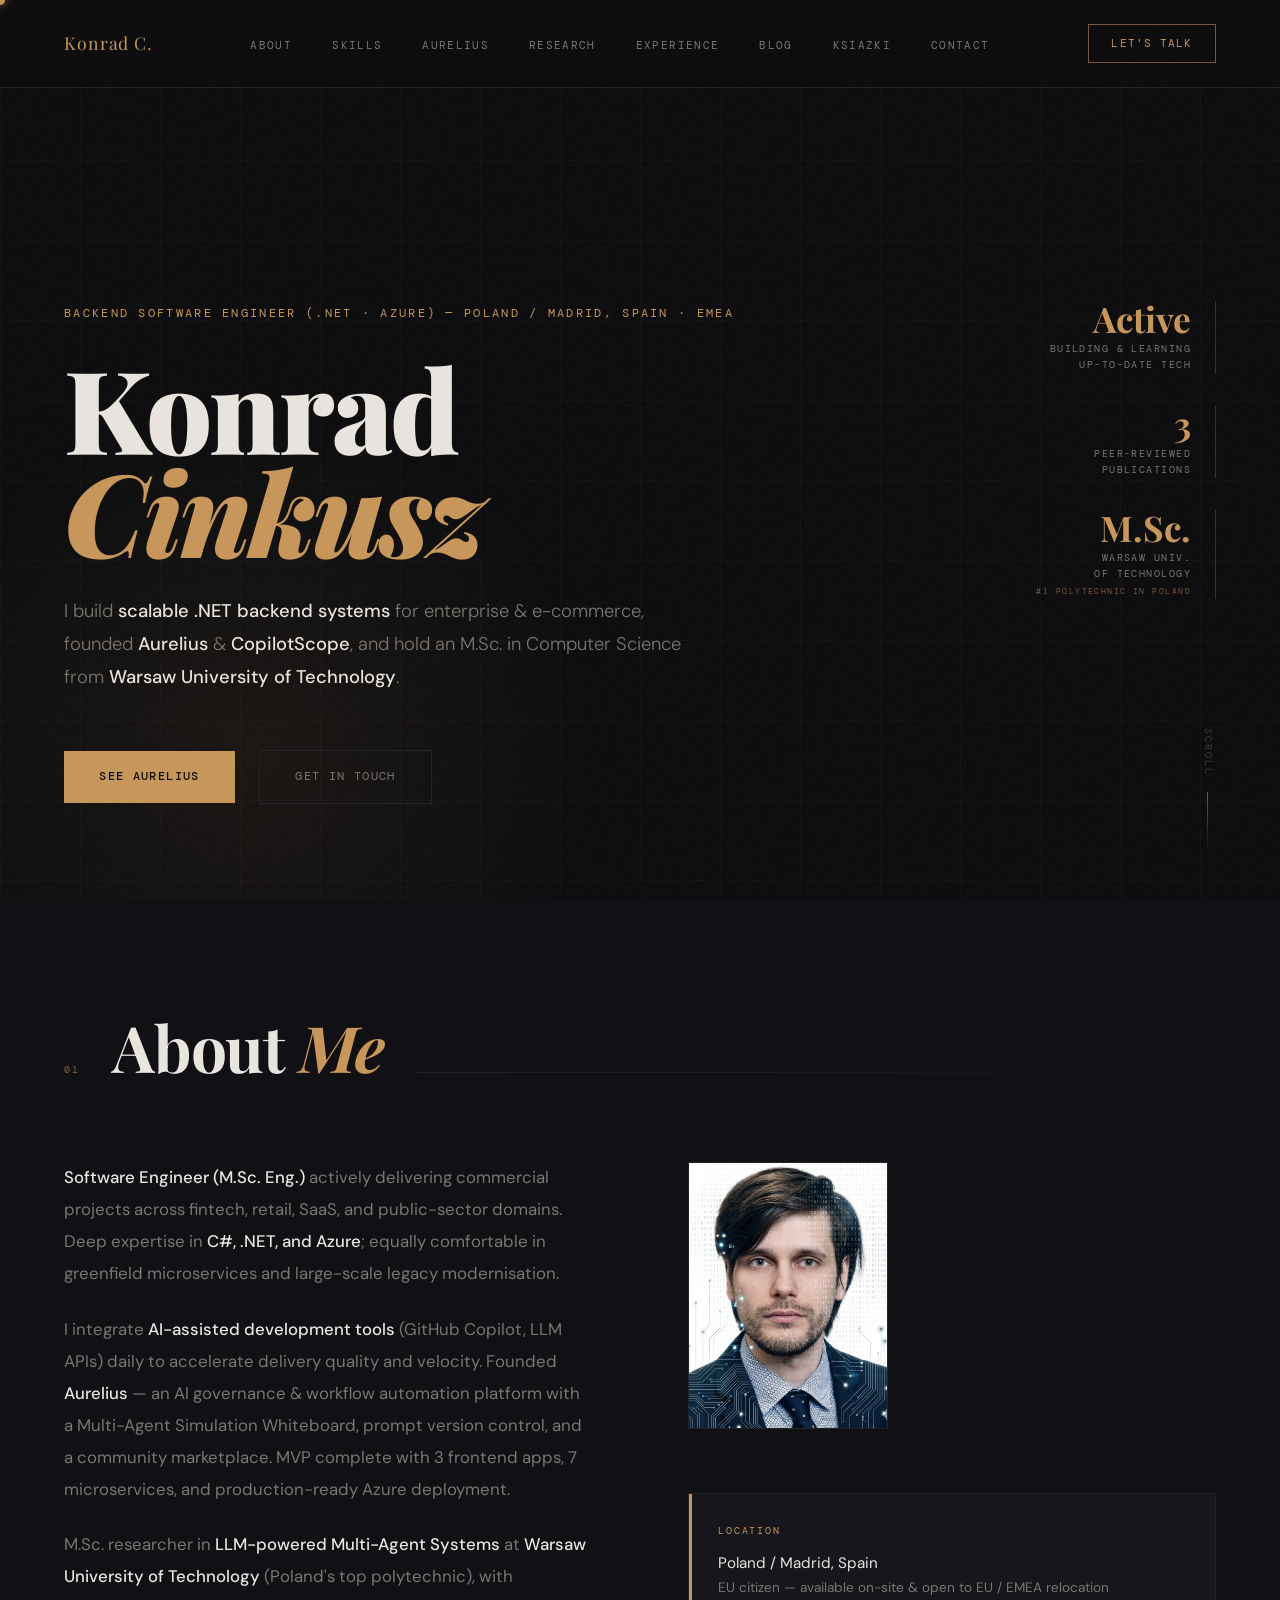
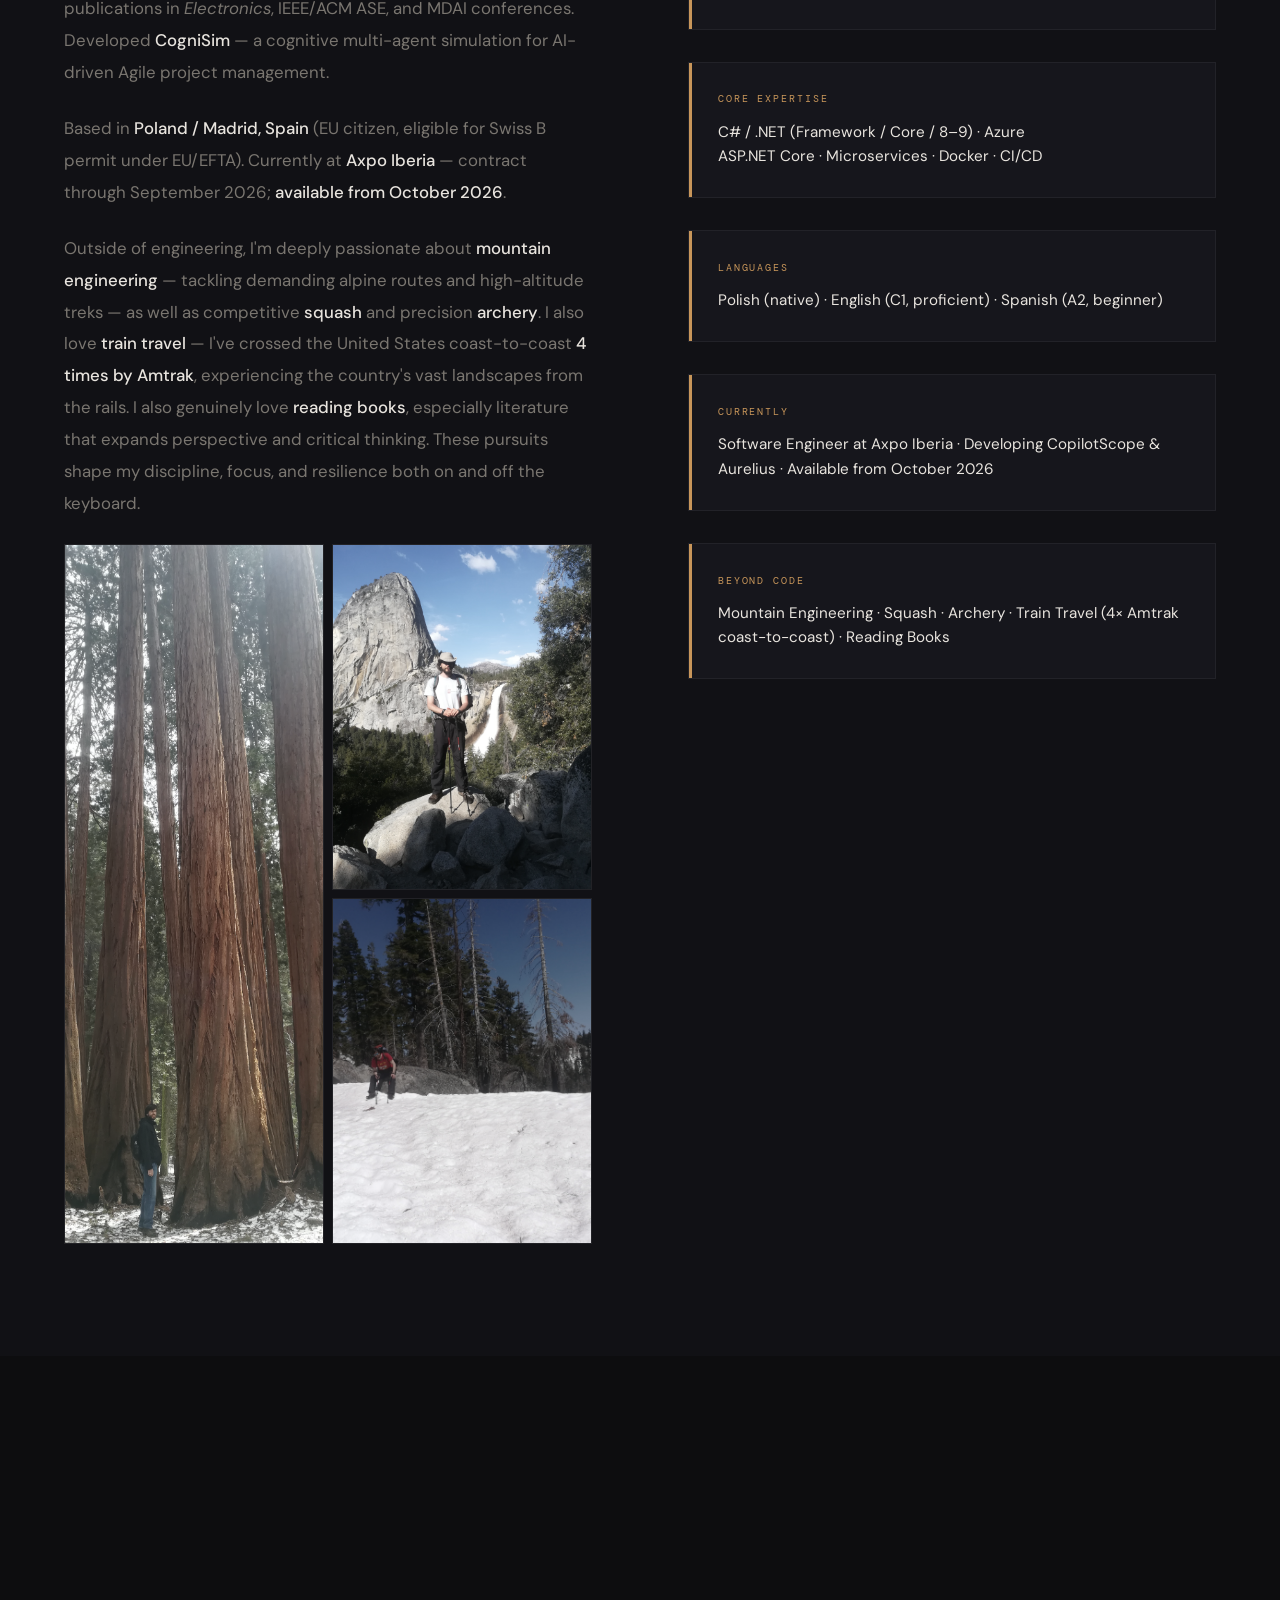
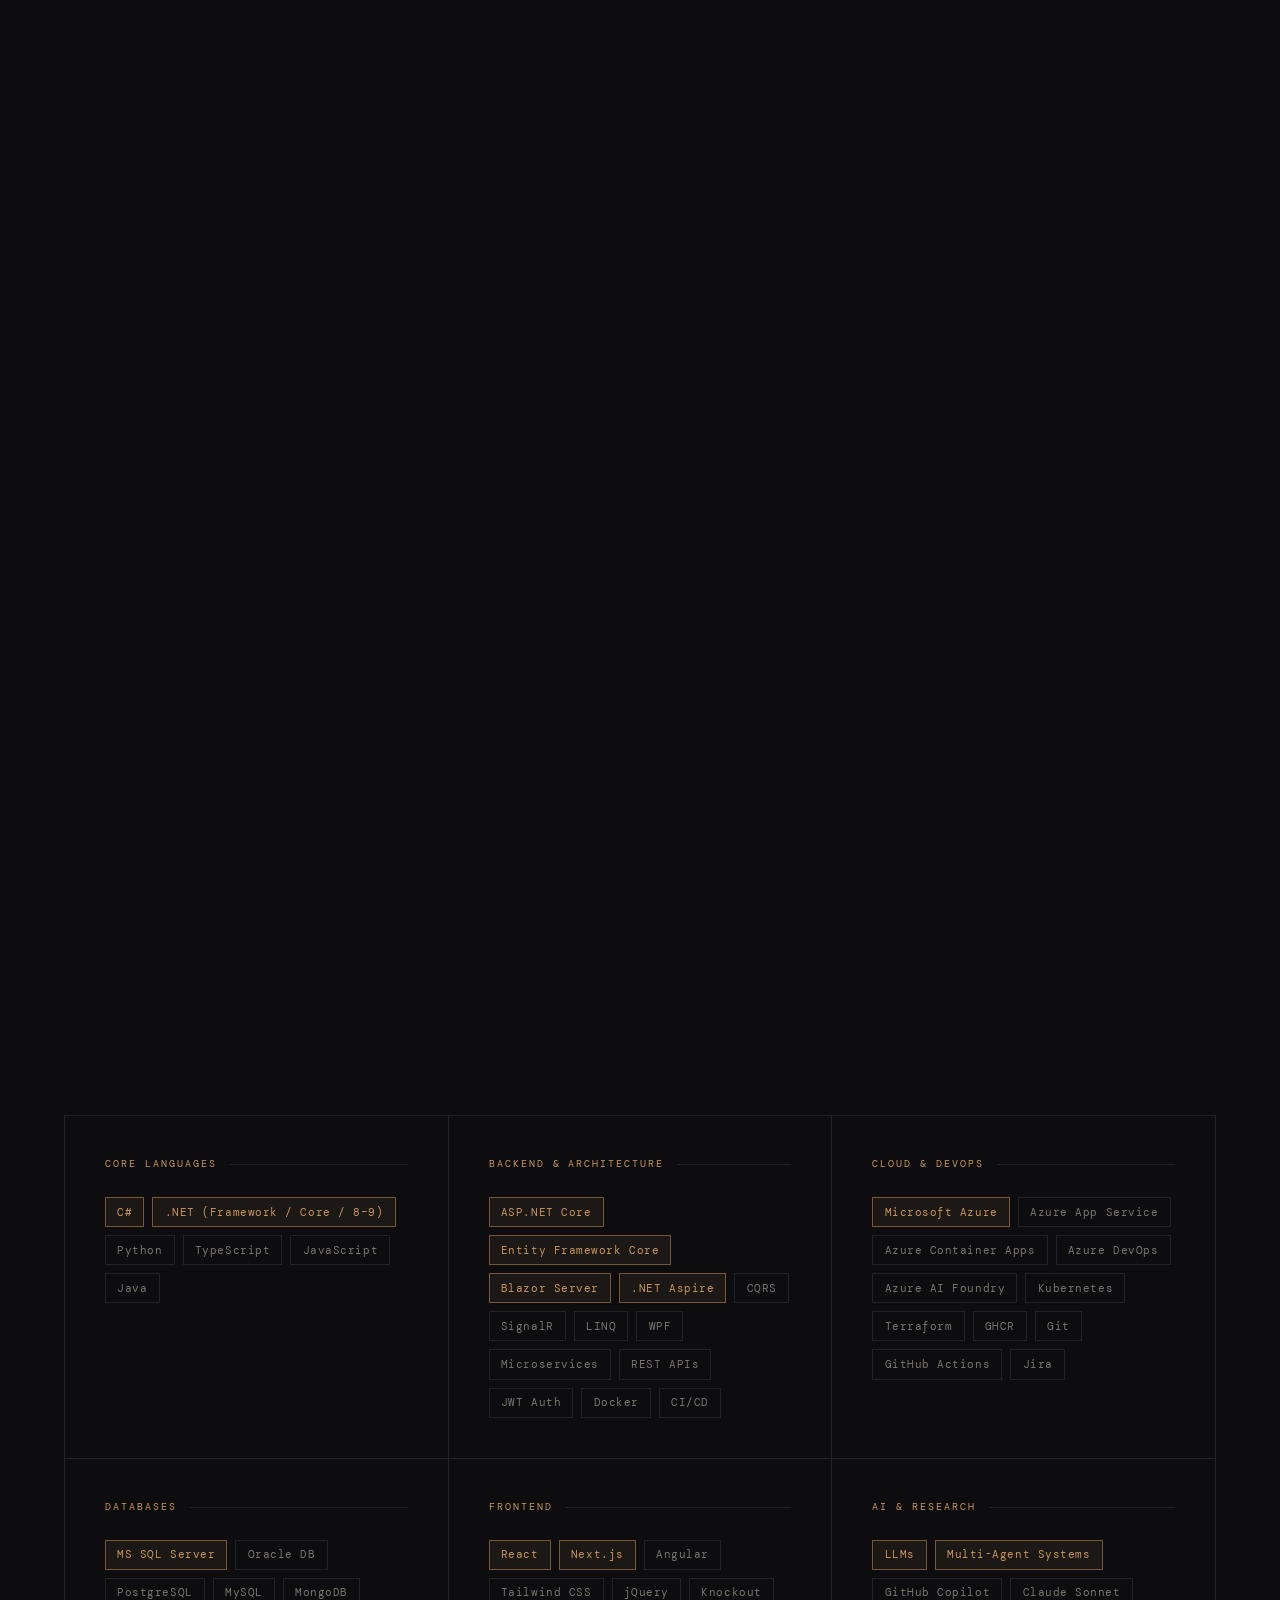
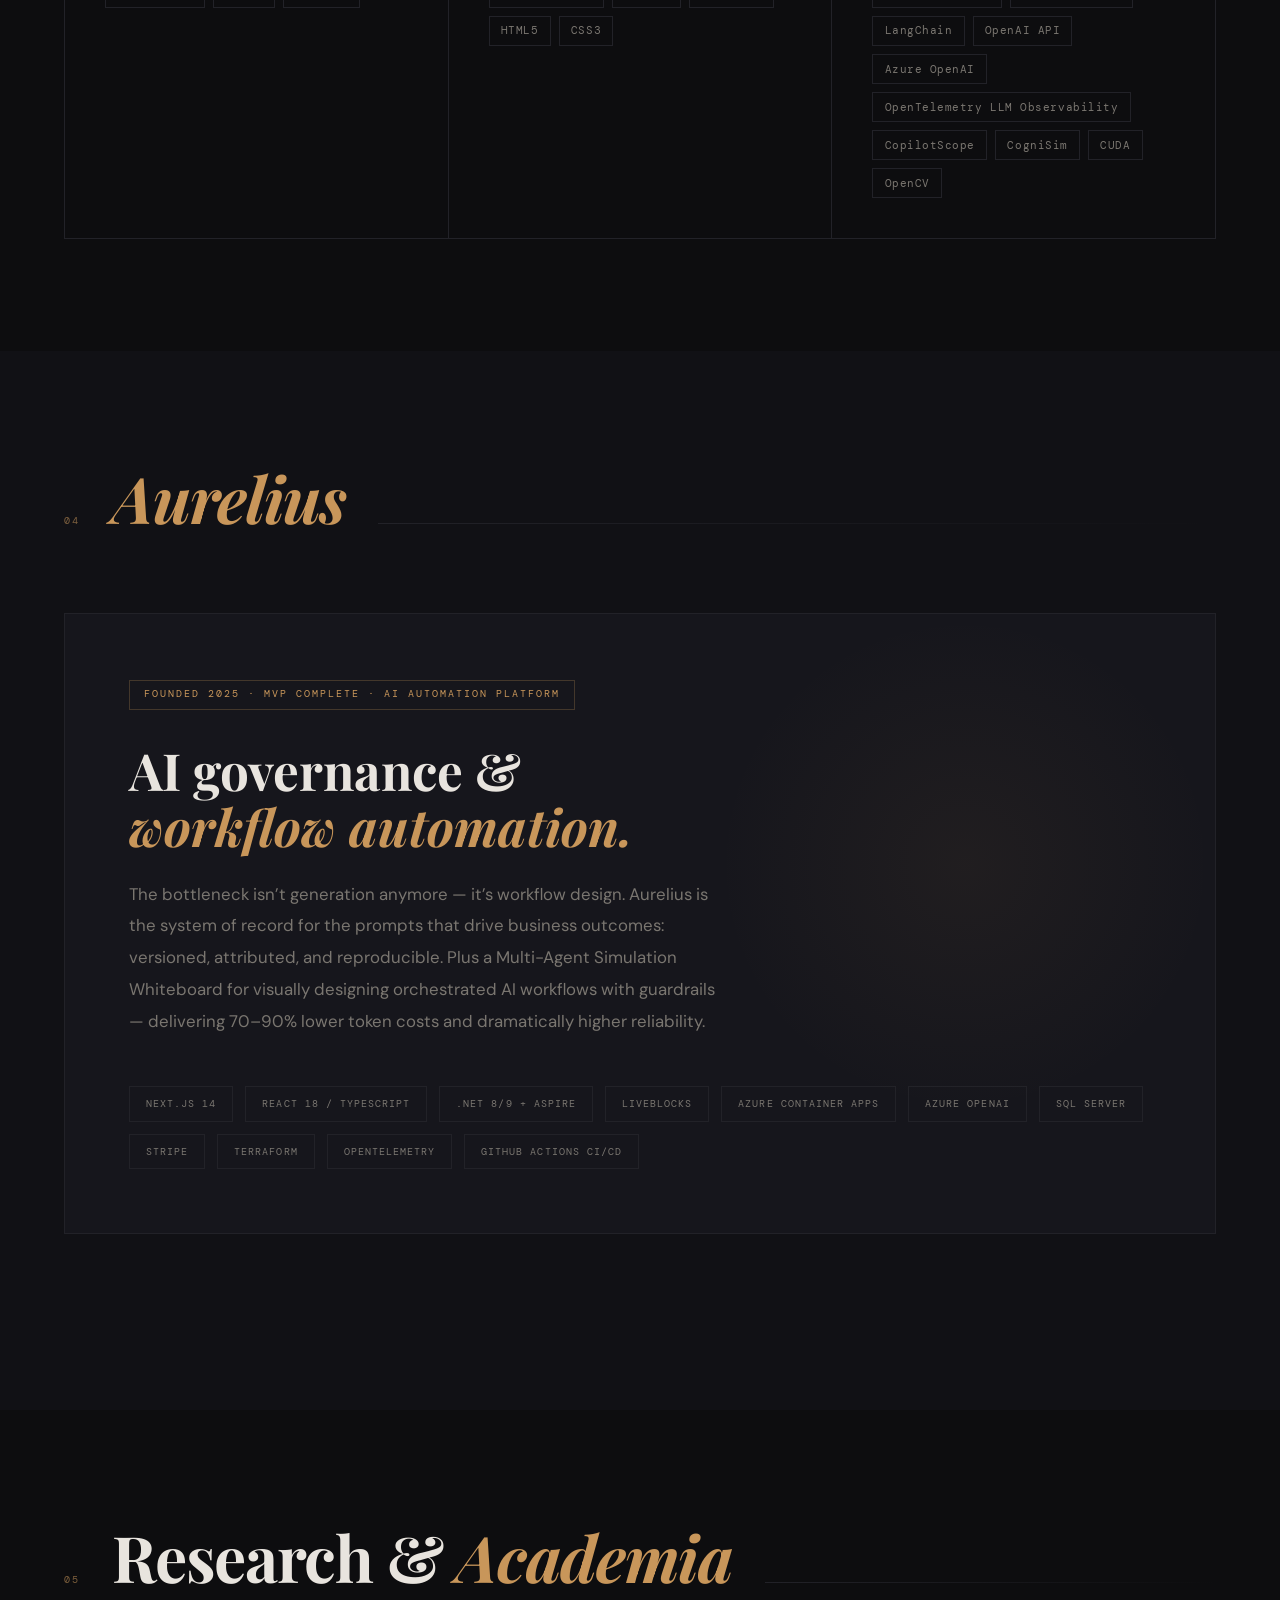
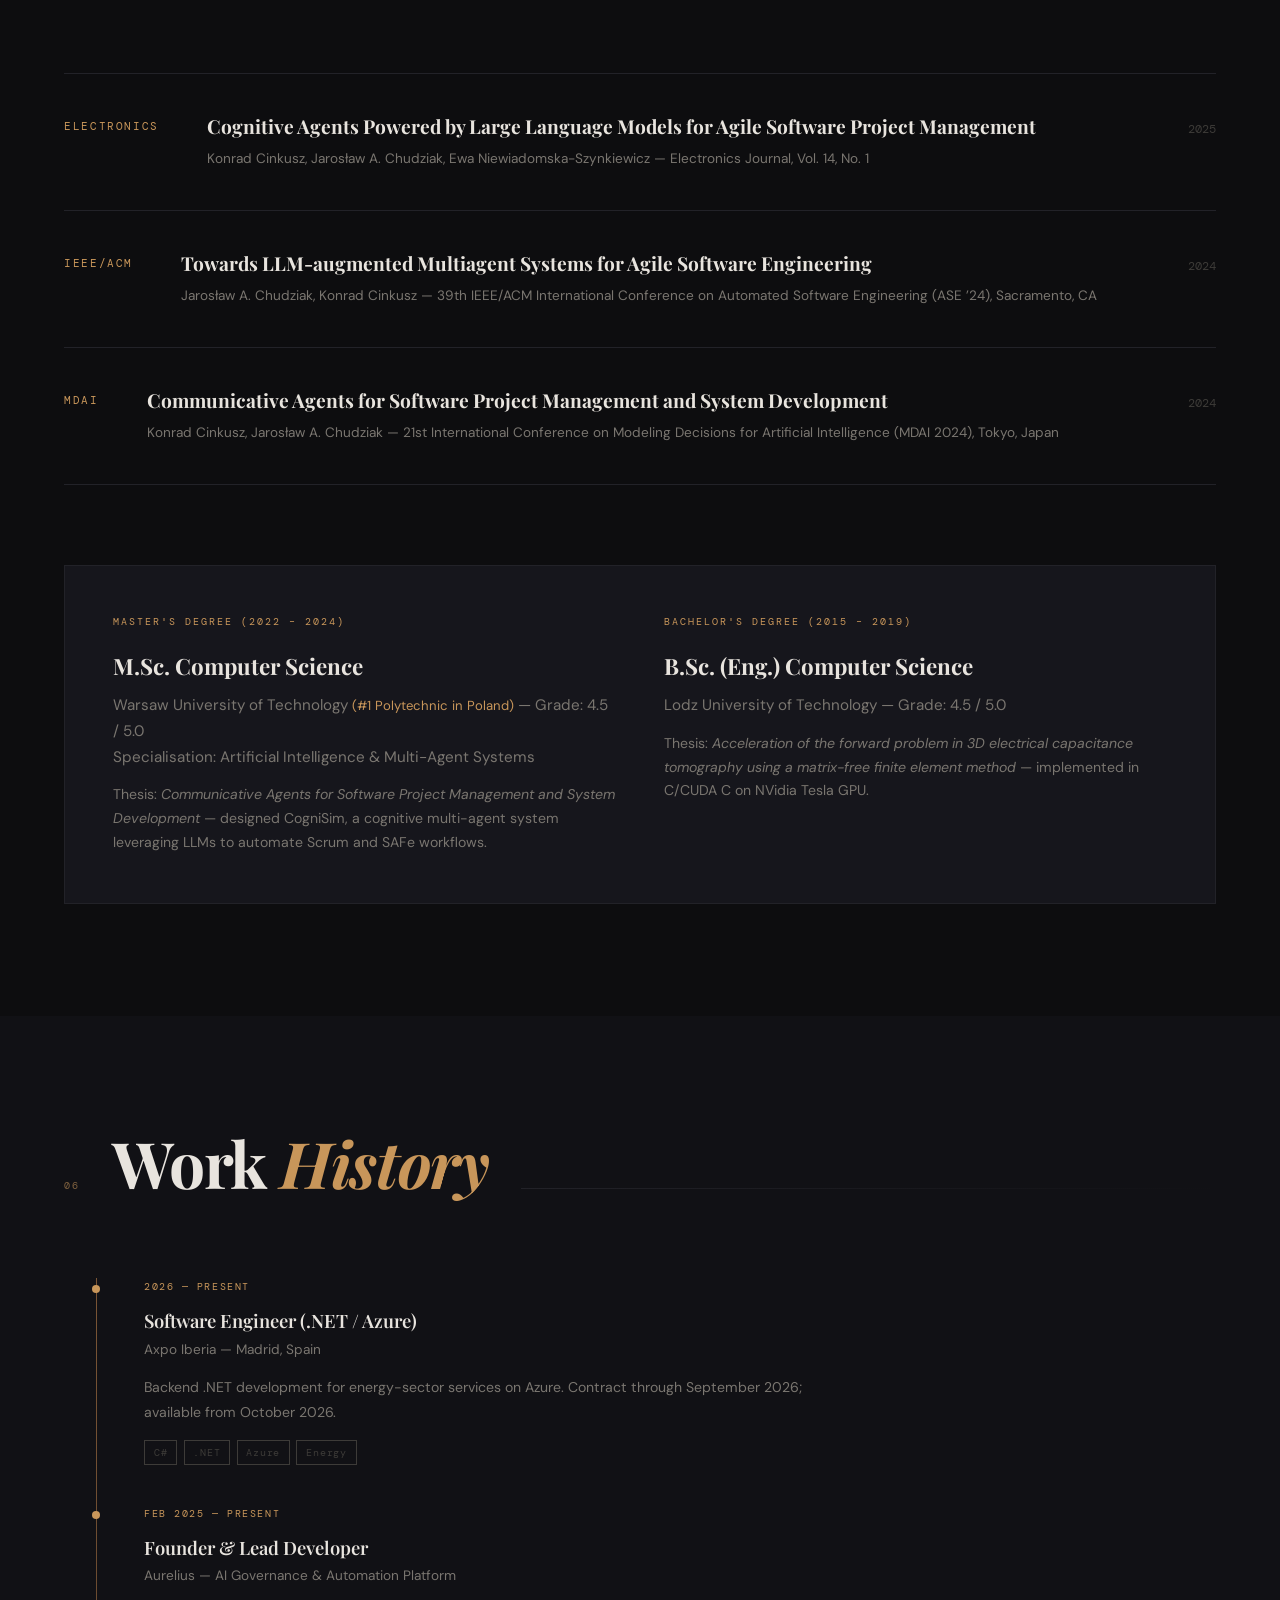
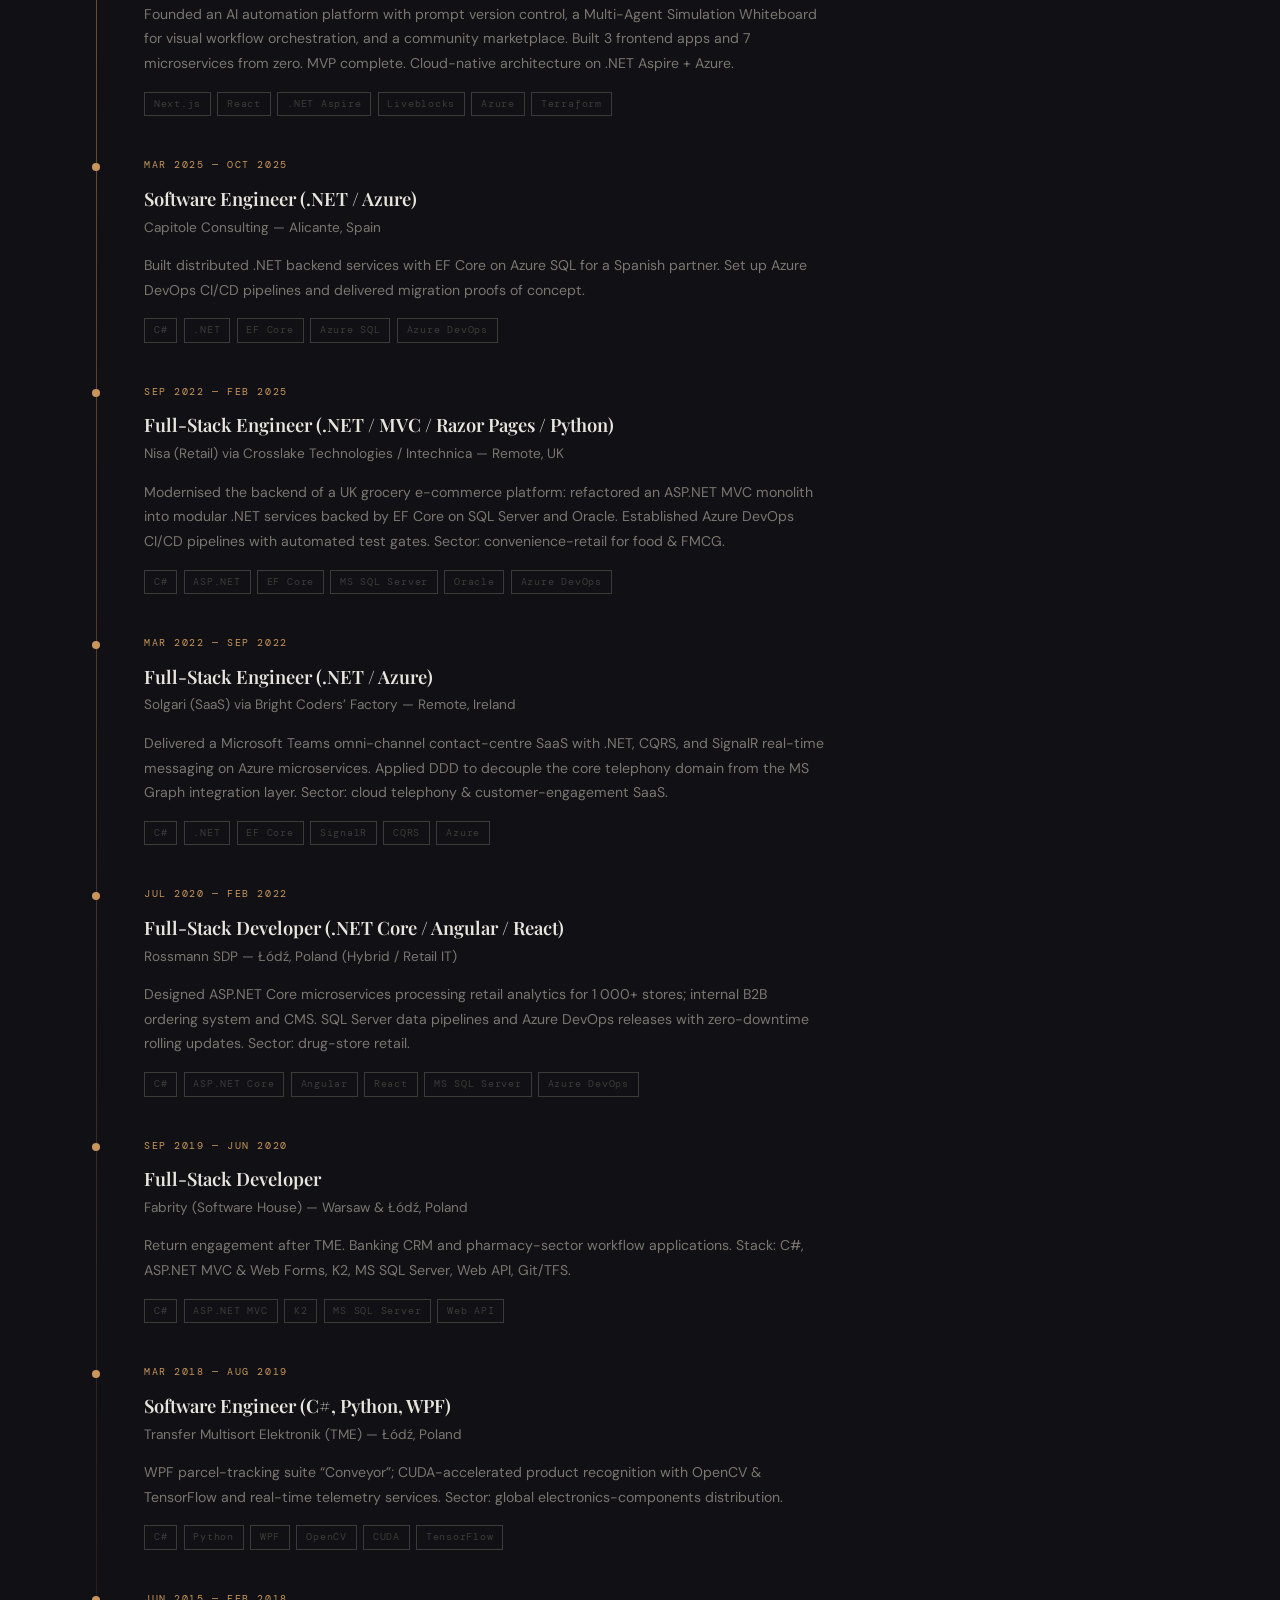
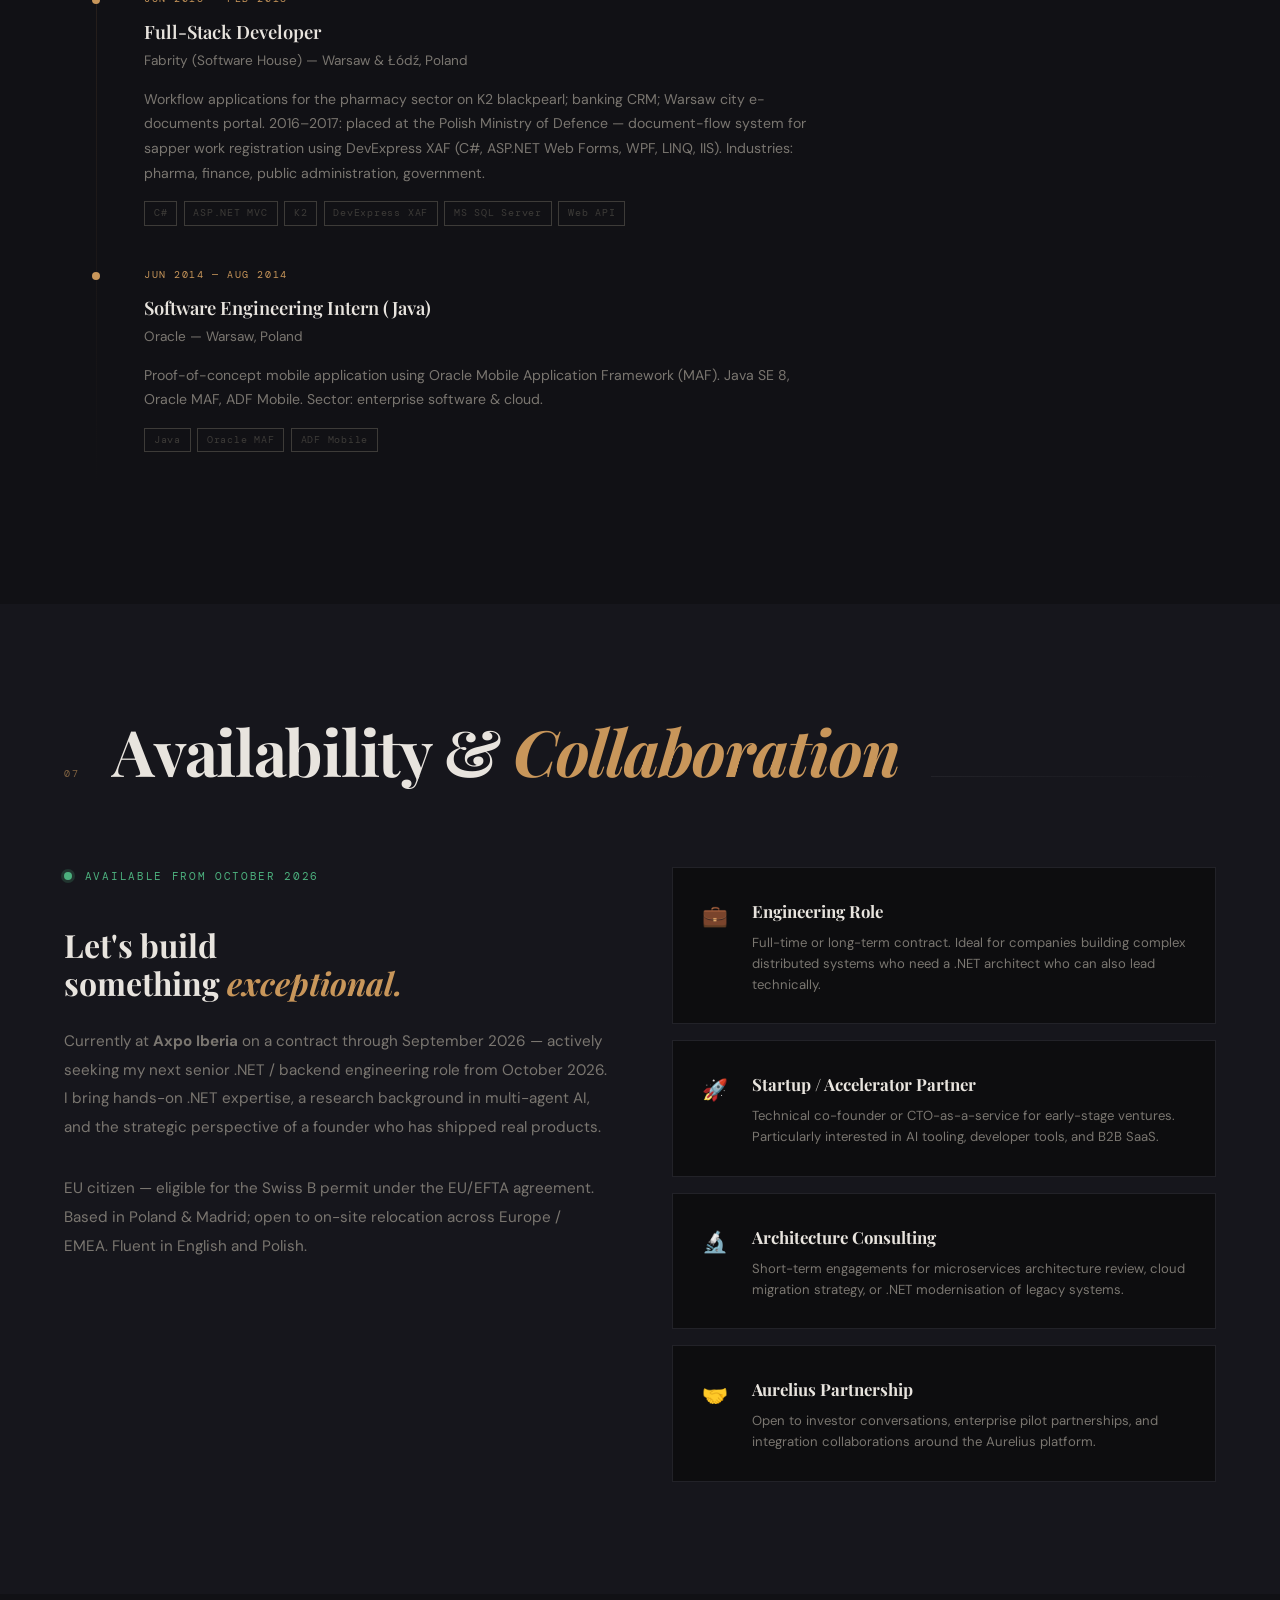
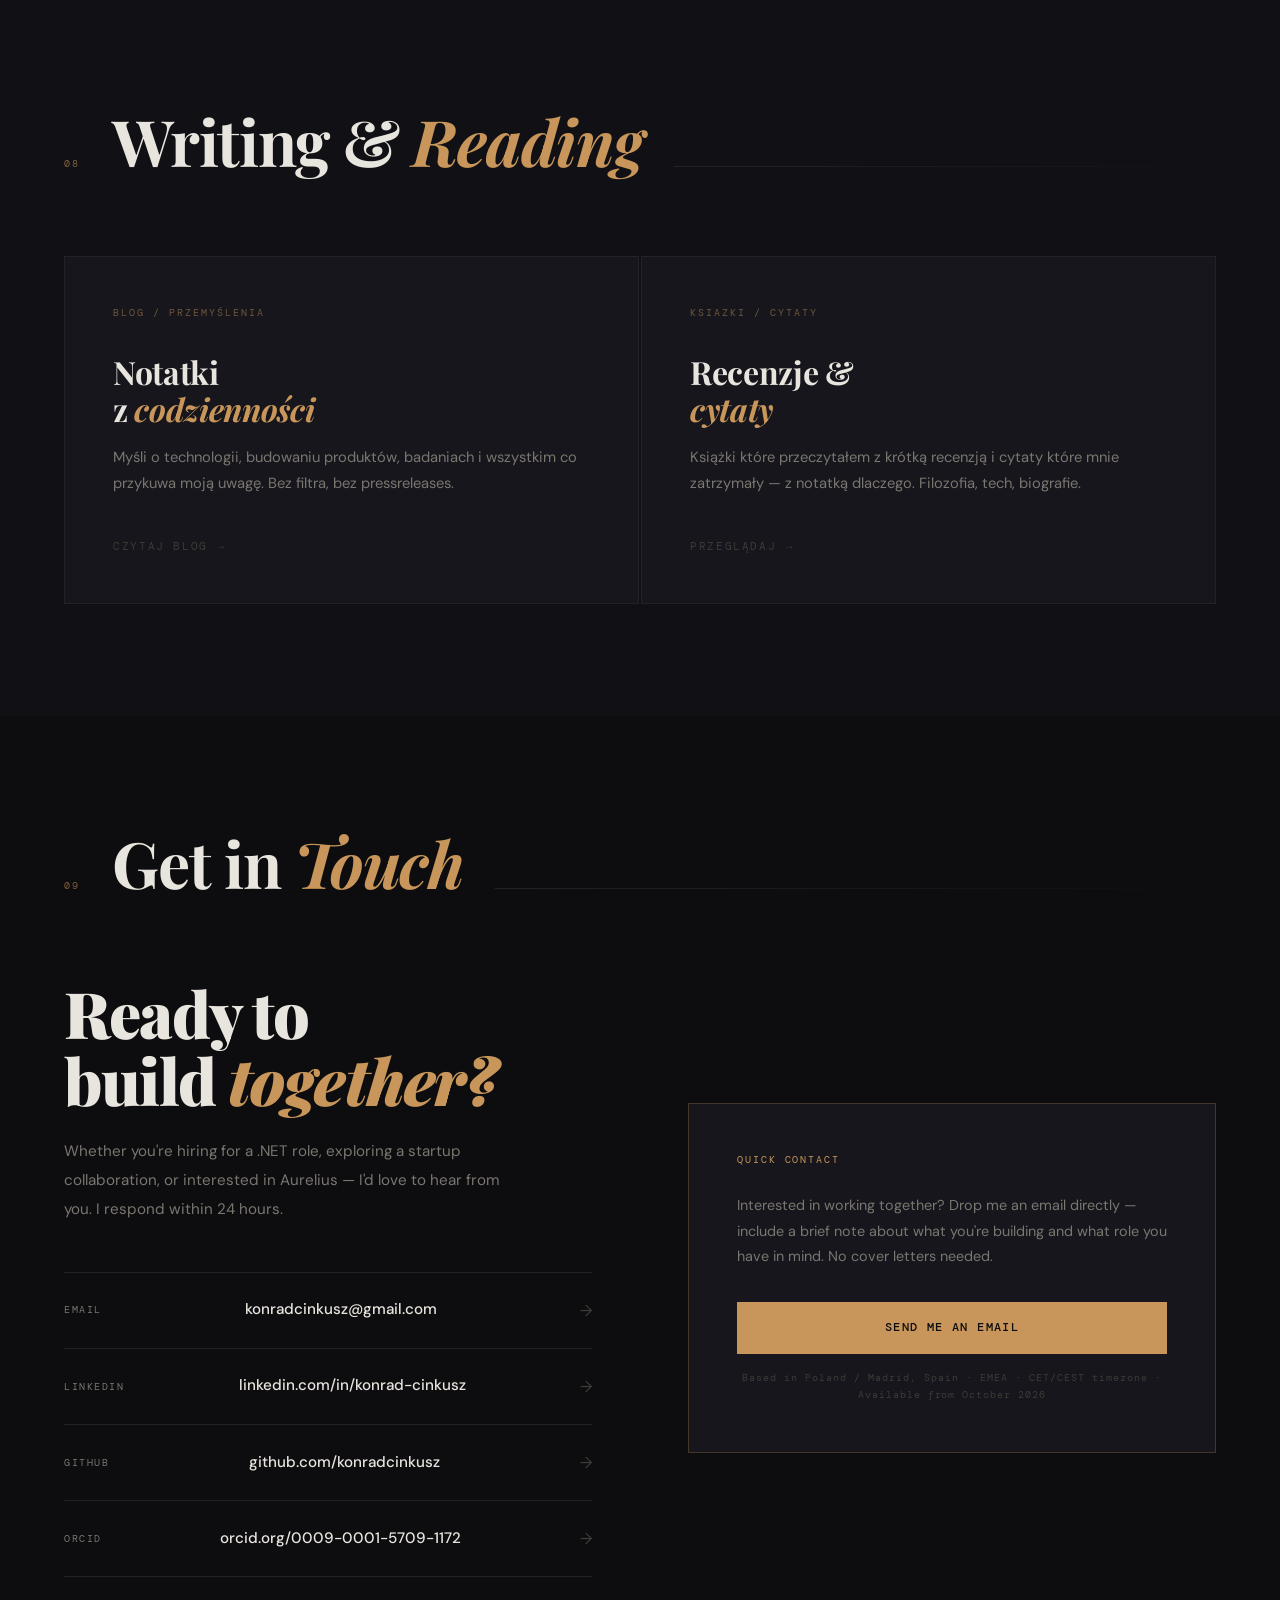
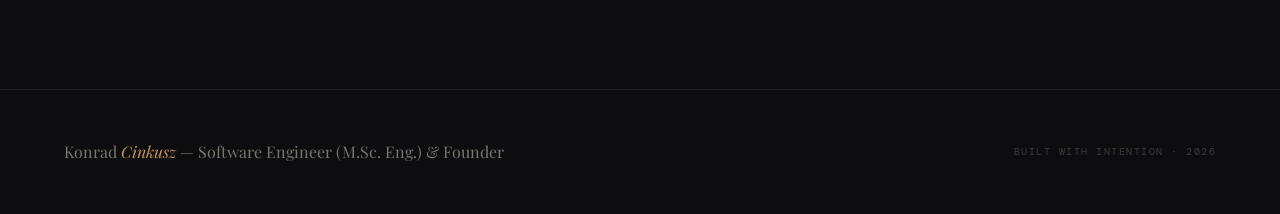
==== commit 0d9d941d: "Fix broken work history markup and reduce its visual prominence Curly quotes in the timeline class a" ====
--- a/index.html
+++ b/index.html
@@ -749,7 +749,7 @@
 
   .timeline-item {
     position: relative;
-    padding: 0 0 4rem 3rem;
+    padding: 0 0 2.5rem 3rem;
     opacity: 0;
     transform: translateX(-20px);
     transition: opacity 0.6s ease, transform 0.6s ease;
@@ -777,22 +777,22 @@
 
   .timeline-role {
     font-family: 'Playfair Display', serif;
-    font-size: 1.5rem;
-    font-weight: 700;
+    font-size: 1.15rem;
+    font-weight: 600;
     margin-bottom: 0.3rem;
-    line-height: 1.2;
+    line-height: 1.3;
   }
 
   .timeline-company {
-    font-size: 0.9rem;
+    font-size: 0.85rem;
     color: var(--text-dim);
-    margin-bottom: 1.2rem;
+    margin-bottom: 0.9rem;
   }
 
   .timeline-desc {
-    font-size: 0.92rem;
+    font-size: 0.88rem;
     color: var(--text-dim);
-    line-height: 1.8;
+    line-height: 1.75;
     max-width: 680px;
   }
 
@@ -1583,200 +1583,200 @@
     <div class="section-rule"></div>
   </div>
 
-  <div class=”timeline reveal”>
-
-    <div class=”timeline-item”>
-      <div class=”timeline-dot”></div>
-      <div class=”timeline-date”>2026 — Present</div>
-      <div class=”timeline-role”>Software Engineer (.NET / Azure)</div>
-      <div class=”timeline-company”>Axpo Iberia — Madrid, Spain</div>
-      <p class=”timeline-desc”>
+  <div class="timeline reveal">
+
+    <div class="timeline-item">
+      <div class="timeline-dot"></div>
+      <div class="timeline-date">2026 — Present</div>
+      <div class="timeline-role">Software Engineer (.NET / Azure)</div>
+      <div class="timeline-company">Axpo Iberia — Madrid, Spain</div>
+      <p class="timeline-desc">
         Backend .NET development for energy-sector services on Azure.
         Contract through September 2026; available from October 2026.
       </p>
-      <div class=”timeline-tags”>
-        <span class=”tl-tag”>C#</span>
-        <span class=”tl-tag”>.NET</span>
-        <span class=”tl-tag”>Azure</span>
-        <span class=”tl-tag”>Energy</span>
-      </div>
-    </div>
-
-    <div class=”timeline-item”>
-      <div class=”timeline-dot”></div>
-      <div class=”timeline-date”>Feb 2025 — Present</div>
-      <div class=”timeline-role”>Founder &amp; Lead Developer</div>
-      <div class=”timeline-company”>Aurelius — AI Governance &amp; Automation Platform</div>
-      <p class=”timeline-desc”>
+      <div class="timeline-tags">
+        <span class="tl-tag">C#</span>
+        <span class="tl-tag">.NET</span>
+        <span class="tl-tag">Azure</span>
+        <span class="tl-tag">Energy</span>
+      </div>
+    </div>
+
+    <div class="timeline-item">
+      <div class="timeline-dot"></div>
+      <div class="timeline-date">Feb 2025 — Present</div>
+      <div class="timeline-role">Founder &amp; Lead Developer</div>
+      <div class="timeline-company">Aurelius — AI Governance &amp; Automation Platform</div>
+      <p class="timeline-desc">
         Founded an AI automation platform with prompt version control, a Multi-Agent
         Simulation Whiteboard for visual workflow orchestration, and a community marketplace.
         Built 3 frontend apps and 7 microservices from zero. MVP complete.
         Cloud-native architecture on .NET Aspire + Azure.
       </p>
-      <div class=”timeline-tags”>
-        <span class=”tl-tag”>Next.js</span>
-        <span class=”tl-tag”>React</span>
-        <span class=”tl-tag”>.NET Aspire</span>
-        <span class=”tl-tag”>Liveblocks</span>
-        <span class=”tl-tag”>Azure</span>
-        <span class=”tl-tag”>Terraform</span>
-      </div>
-    </div>
-
-    <div class=”timeline-item”>
-      <div class=”timeline-dot”></div>
-      <div class=”timeline-date”>Mar 2025 — Oct 2025</div>
-      <div class=”timeline-role”>Software Engineer (.NET / Azure)</div>
-      <div class=”timeline-company”>Capitole Consulting — Alicante, Spain</div>
-      <p class=”timeline-desc”>
+      <div class="timeline-tags">
+        <span class="tl-tag">Next.js</span>
+        <span class="tl-tag">React</span>
+        <span class="tl-tag">.NET Aspire</span>
+        <span class="tl-tag">Liveblocks</span>
+        <span class="tl-tag">Azure</span>
+        <span class="tl-tag">Terraform</span>
+      </div>
+    </div>
+
+    <div class="timeline-item">
+      <div class="timeline-dot"></div>
+      <div class="timeline-date">Mar 2025 — Oct 2025</div>
+      <div class="timeline-role">Software Engineer (.NET / Azure)</div>
+      <div class="timeline-company">Capitole Consulting — Alicante, Spain</div>
+      <p class="timeline-desc">
         Built distributed .NET backend services with EF Core on Azure SQL for a Spanish partner.
         Set up Azure DevOps CI/CD pipelines and delivered migration proofs of concept.
       </p>
-      <div class=”timeline-tags”>
-        <span class=”tl-tag”>C#</span>
-        <span class=”tl-tag”>.NET</span>
-        <span class=”tl-tag”>EF Core</span>
-        <span class=”tl-tag”>Azure SQL</span>
-        <span class=”tl-tag”>Azure DevOps</span>
-      </div>
-    </div>
-
-    <div class=”timeline-item”>
-      <div class=”timeline-dot”></div>
-      <div class=”timeline-date”>Sep 2022 — Feb 2025</div>
-      <div class=”timeline-role”>Full-Stack Engineer (.NET / MVC / Razor Pages / Python)</div>
-      <div class=”timeline-company”>Nisa (Retail) via Crosslake Technologies / Intechnica — Remote, UK</div>
-      <p class=”timeline-desc”>
+      <div class="timeline-tags">
+        <span class="tl-tag">C#</span>
+        <span class="tl-tag">.NET</span>
+        <span class="tl-tag">EF Core</span>
+        <span class="tl-tag">Azure SQL</span>
+        <span class="tl-tag">Azure DevOps</span>
+      </div>
+    </div>
+
+    <div class="timeline-item">
+      <div class="timeline-dot"></div>
+      <div class="timeline-date">Sep 2022 — Feb 2025</div>
+      <div class="timeline-role">Full-Stack Engineer (.NET / MVC / Razor Pages / Python)</div>
+      <div class="timeline-company">Nisa (Retail) via Crosslake Technologies / Intechnica — Remote, UK</div>
+      <p class="timeline-desc">
         Modernised the backend of a UK grocery e-commerce platform: refactored an ASP.NET MVC
         monolith into modular .NET services backed by EF Core on SQL Server and Oracle.
         Established Azure DevOps CI/CD pipelines with automated test gates.
         Sector: convenience-retail for food &amp; FMCG.
       </p>
-      <div class=”timeline-tags”>
-        <span class=”tl-tag”>C#</span>
-        <span class=”tl-tag”>ASP.NET</span>
-        <span class=”tl-tag”>EF Core</span>
-        <span class=”tl-tag”>MS SQL Server</span>
-        <span class=”tl-tag”>Oracle</span>
-        <span class=”tl-tag”>Azure DevOps</span>
-      </div>
-    </div>
-
-    <div class=”timeline-item”>
-      <div class=”timeline-dot”></div>
-      <div class=”timeline-date”>Mar 2022 — Sep 2022</div>
-      <div class=”timeline-role”>Full-Stack Engineer (.NET / Azure)</div>
-      <div class=”timeline-company”>Solgari (SaaS) via Bright Coders’ Factory — Remote, Ireland</div>
-      <p class=”timeline-desc”>
+      <div class="timeline-tags">
+        <span class="tl-tag">C#</span>
+        <span class="tl-tag">ASP.NET</span>
+        <span class="tl-tag">EF Core</span>
+        <span class="tl-tag">MS SQL Server</span>
+        <span class="tl-tag">Oracle</span>
+        <span class="tl-tag">Azure DevOps</span>
+      </div>
+    </div>
+
+    <div class="timeline-item">
+      <div class="timeline-dot"></div>
+      <div class="timeline-date">Mar 2022 — Sep 2022</div>
+      <div class="timeline-role">Full-Stack Engineer (.NET / Azure)</div>
+      <div class="timeline-company">Solgari (SaaS) via Bright Coders’ Factory — Remote, Ireland</div>
+      <p class="timeline-desc">
         Delivered a Microsoft Teams omni-channel contact-centre SaaS with .NET, CQRS, and
         SignalR real-time messaging on Azure microservices. Applied DDD to decouple the core
         telephony domain from the MS Graph integration layer.
         Sector: cloud telephony &amp; customer-engagement SaaS.
       </p>
-      <div class=”timeline-tags”>
-        <span class=”tl-tag”>C#</span>
-        <span class=”tl-tag”>.NET</span>
-        <span class=”tl-tag”>EF Core</span>
-        <span class=”tl-tag”>SignalR</span>
-        <span class=”tl-tag”>CQRS</span>
-        <span class=”tl-tag”>Azure</span>
-      </div>
-    </div>
-
-    <div class=”timeline-item”>
-      <div class=”timeline-dot”></div>
-      <div class=”timeline-date”>Jul 2020 — Feb 2022</div>
-      <div class=”timeline-role”>Full-Stack Developer (.NET Core / Angular / React)</div>
-      <div class=”timeline-company”>Rossmann SDP — Łódź, Poland (Hybrid / Retail IT)</div>
-      <p class=”timeline-desc”>
+      <div class="timeline-tags">
+        <span class="tl-tag">C#</span>
+        <span class="tl-tag">.NET</span>
+        <span class="tl-tag">EF Core</span>
+        <span class="tl-tag">SignalR</span>
+        <span class="tl-tag">CQRS</span>
+        <span class="tl-tag">Azure</span>
+      </div>
+    </div>
+
+    <div class="timeline-item">
+      <div class="timeline-dot"></div>
+      <div class="timeline-date">Jul 2020 — Feb 2022</div>
+      <div class="timeline-role">Full-Stack Developer (.NET Core / Angular / React)</div>
+      <div class="timeline-company">Rossmann SDP — Łódź, Poland (Hybrid / Retail IT)</div>
+      <p class="timeline-desc">
         Designed ASP.NET Core microservices processing retail analytics for 1 000+ stores;
         internal B2B ordering system and CMS. SQL Server data pipelines and Azure DevOps
         releases with zero-downtime rolling updates.
         Sector: drug-store retail.
       </p>
-      <div class=”timeline-tags”>
-        <span class=”tl-tag”>C#</span>
-        <span class=”tl-tag”>ASP.NET Core</span>
-        <span class=”tl-tag”>Angular</span>
-        <span class=”tl-tag”>React</span>
-        <span class=”tl-tag”>MS SQL Server</span>
-        <span class=”tl-tag”>Azure DevOps</span>
-      </div>
-    </div>
-
-    <div class=”timeline-item”>
-      <div class=”timeline-dot”></div>
-      <div class=”timeline-date”>Sep 2019 — Jun 2020</div>
-      <div class=”timeline-role”>Full-Stack Developer</div>
-      <div class=”timeline-company”>Fabrity (Software House) — Warsaw &amp; Łódź, Poland</div>
-      <p class=”timeline-desc”>
+      <div class="timeline-tags">
+        <span class="tl-tag">C#</span>
+        <span class="tl-tag">ASP.NET Core</span>
+        <span class="tl-tag">Angular</span>
+        <span class="tl-tag">React</span>
+        <span class="tl-tag">MS SQL Server</span>
+        <span class="tl-tag">Azure DevOps</span>
+      </div>
+    </div>
+
+    <div class="timeline-item">
+      <div class="timeline-dot"></div>
+      <div class="timeline-date">Sep 2019 — Jun 2020</div>
+      <div class="timeline-role">Full-Stack Developer</div>
+      <div class="timeline-company">Fabrity (Software House) — Warsaw &amp; Łódź, Poland</div>
+      <p class="timeline-desc">
         Return engagement after TME. Banking CRM and pharmacy-sector workflow applications.
         Stack: C#, ASP.NET MVC &amp; Web Forms, K2, MS SQL Server, Web API, Git/TFS.
       </p>
-      <div class=”timeline-tags”>
-        <span class=”tl-tag”>C#</span>
-        <span class=”tl-tag”>ASP.NET MVC</span>
-        <span class=”tl-tag”>K2</span>
-        <span class=”tl-tag”>MS SQL Server</span>
-        <span class=”tl-tag”>Web API</span>
-      </div>
-    </div>
-
-    <div class=”timeline-item”>
-      <div class=”timeline-dot”></div>
-      <div class=”timeline-date”>Mar 2018 — Aug 2019</div>
-      <div class=”timeline-role”>Software Engineer (C#, Python, WPF)</div>
-      <div class=”timeline-company”>Transfer Multisort Elektronik (TME) — Łódź, Poland</div>
-      <p class=”timeline-desc”>
+      <div class="timeline-tags">
+        <span class="tl-tag">C#</span>
+        <span class="tl-tag">ASP.NET MVC</span>
+        <span class="tl-tag">K2</span>
+        <span class="tl-tag">MS SQL Server</span>
+        <span class="tl-tag">Web API</span>
+      </div>
+    </div>
+
+    <div class="timeline-item">
+      <div class="timeline-dot"></div>
+      <div class="timeline-date">Mar 2018 — Aug 2019</div>
+      <div class="timeline-role">Software Engineer (C#, Python, WPF)</div>
+      <div class="timeline-company">Transfer Multisort Elektronik (TME) — Łódź, Poland</div>
+      <p class="timeline-desc">
         WPF parcel-tracking suite “Conveyor”; CUDA-accelerated product recognition with
         OpenCV &amp; TensorFlow and real-time telemetry services.
         Sector: global electronics-components distribution.
       </p>
-      <div class=”timeline-tags”>
-        <span class=”tl-tag”>C#</span>
-        <span class=”tl-tag”>Python</span>
-        <span class=”tl-tag”>WPF</span>
-        <span class=”tl-tag”>OpenCV</span>
-        <span class=”tl-tag”>CUDA</span>
-        <span class=”tl-tag”>TensorFlow</span>
-      </div>
-    </div>
-
-    <div class=”timeline-item”>
-      <div class=”timeline-dot”></div>
-      <div class=”timeline-date”>Jun 2015 — Feb 2018</div>
-      <div class=”timeline-role”>Full-Stack Developer</div>
-      <div class=”timeline-company”>Fabrity (Software House) — Warsaw &amp; Łódź, Poland</div>
-      <p class=”timeline-desc”>
+      <div class="timeline-tags">
+        <span class="tl-tag">C#</span>
+        <span class="tl-tag">Python</span>
+        <span class="tl-tag">WPF</span>
+        <span class="tl-tag">OpenCV</span>
+        <span class="tl-tag">CUDA</span>
+        <span class="tl-tag">TensorFlow</span>
+      </div>
+    </div>
+
+    <div class="timeline-item">
+      <div class="timeline-dot"></div>
+      <div class="timeline-date">Jun 2015 — Feb 2018</div>
+      <div class="timeline-role">Full-Stack Developer</div>
+      <div class="timeline-company">Fabrity (Software House) — Warsaw &amp; Łódź, Poland</div>
+      <p class="timeline-desc">
         Workflow applications for the pharmacy sector on K2 blackpearl; banking CRM; Warsaw
         city e-documents portal. 2016–2017: placed at the Polish Ministry of Defence —
         document-flow system for sapper work registration using DevExpress XAF
         (C#, ASP.NET Web Forms, WPF, LINQ, IIS).
         Industries: pharma, finance, public administration, government.
       </p>
-      <div class=”timeline-tags”>
-        <span class=”tl-tag”>C#</span>
-        <span class=”tl-tag”>ASP.NET MVC</span>
-        <span class=”tl-tag”>K2</span>
-        <span class=”tl-tag”>DevExpress XAF</span>
-        <span class=”tl-tag”>MS SQL Server</span>
-        <span class=”tl-tag”>Web API</span>
-      </div>
-    </div>
-
-    <div class=”timeline-item”>
-      <div class=”timeline-dot”></div>
-      <div class=”timeline-date”>Jun 2014 — Aug 2014</div>
-      <div class=”timeline-role”>Software Engineering Intern (Java)</div>
-      <div class=”timeline-company”>Oracle — Warsaw, Poland</div>
-      <p class=”timeline-desc”>
+      <div class="timeline-tags">
+        <span class="tl-tag">C#</span>
+        <span class="tl-tag">ASP.NET MVC</span>
+        <span class="tl-tag">K2</span>
+        <span class="tl-tag">DevExpress XAF</span>
+        <span class="tl-tag">MS SQL Server</span>
+        <span class="tl-tag">Web API</span>
+      </div>
+    </div>
+
+    <div class="timeline-item">
+      <div class="timeline-dot"></div>
+      <div class="timeline-date">Jun 2014 — Aug 2014</div>
+      <div class="timeline-role">Software Engineering Intern (Java)</div>
+      <div class="timeline-company">Oracle — Warsaw, Poland</div>
+      <p class="timeline-desc">
         Proof-of-concept mobile application using Oracle Mobile Application Framework (MAF).
         Java SE 8, Oracle MAF, ADF Mobile. Sector: enterprise software &amp; cloud.
       </p>
-      <div class=”timeline-tags”>
-        <span class=”tl-tag”>Java</span>
-        <span class=”tl-tag”>Oracle MAF</span>
-        <span class=”tl-tag”>ADF Mobile</span>
+      <div class="timeline-tags">
+        <span class="tl-tag">Java</span>
+        <span class="tl-tag">Oracle MAF</span>
+        <span class="tl-tag">ADF Mobile</span>
       </div>
     </div>
 
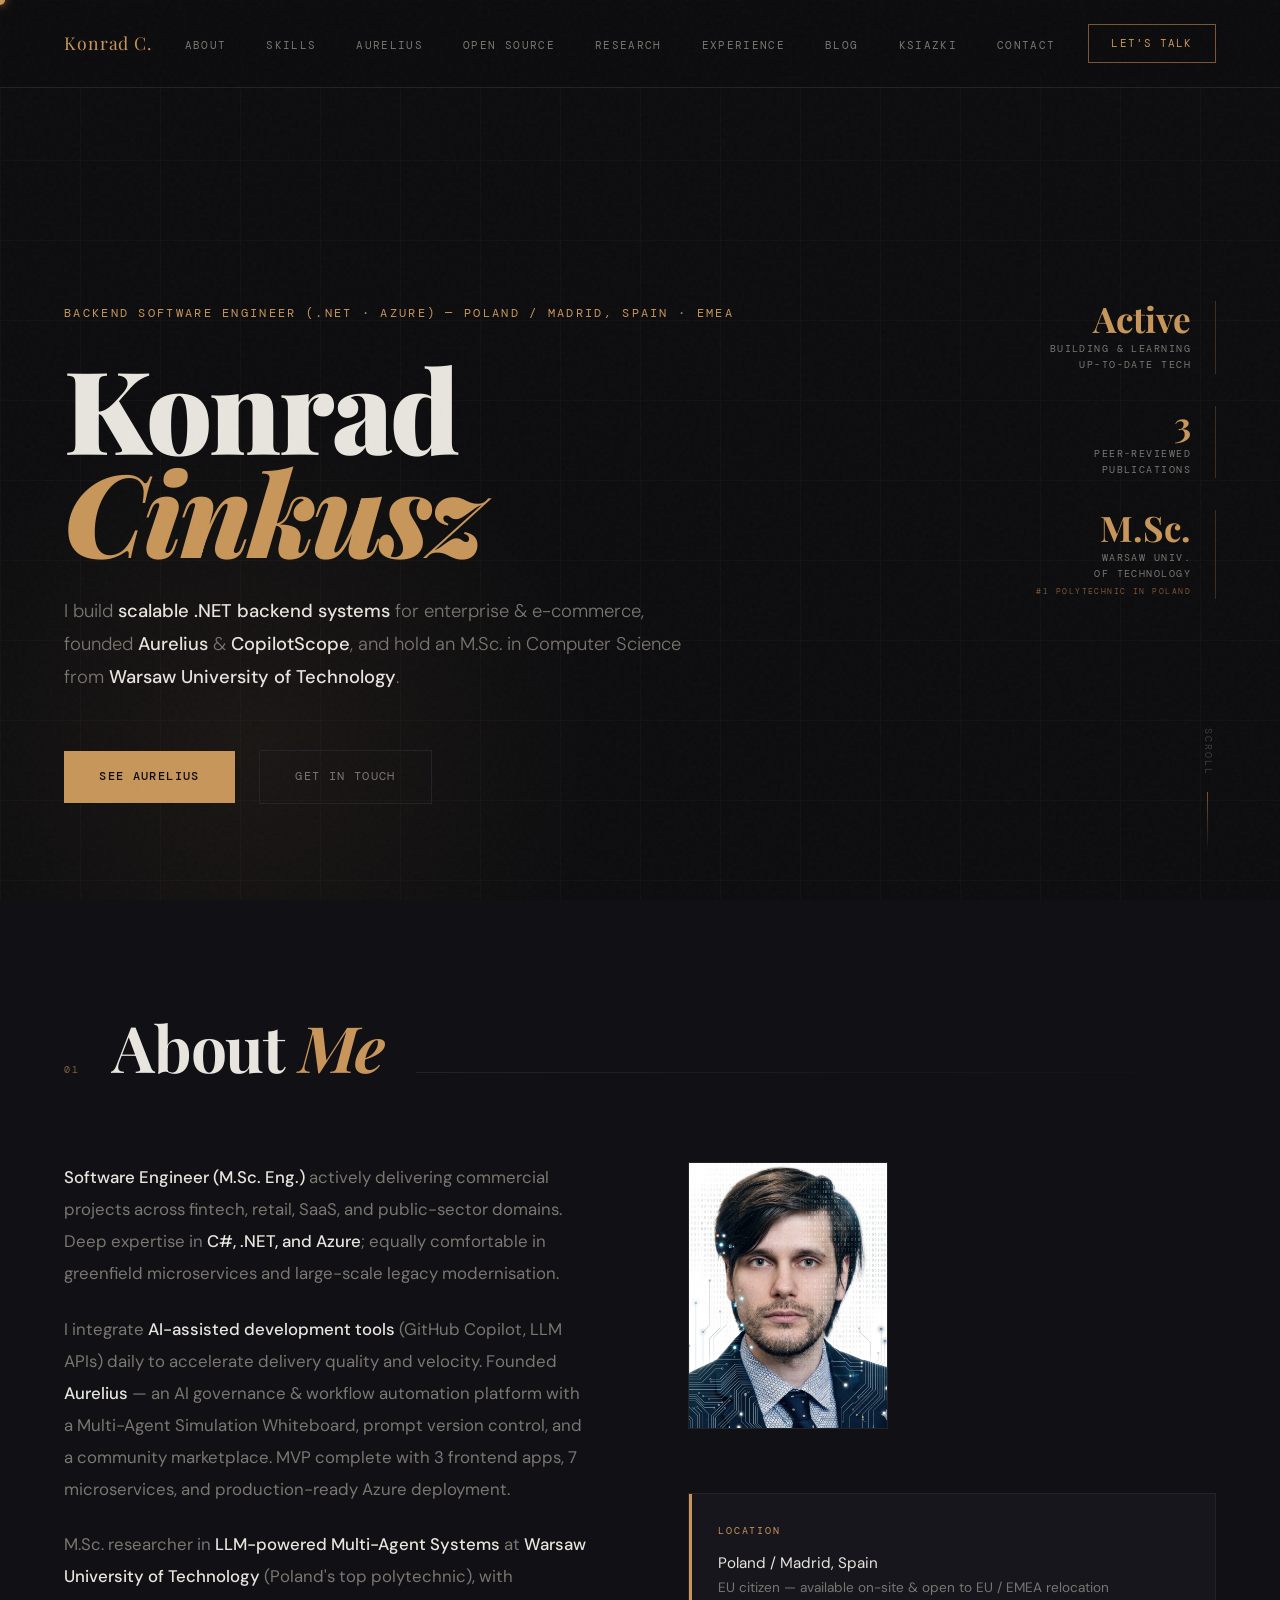
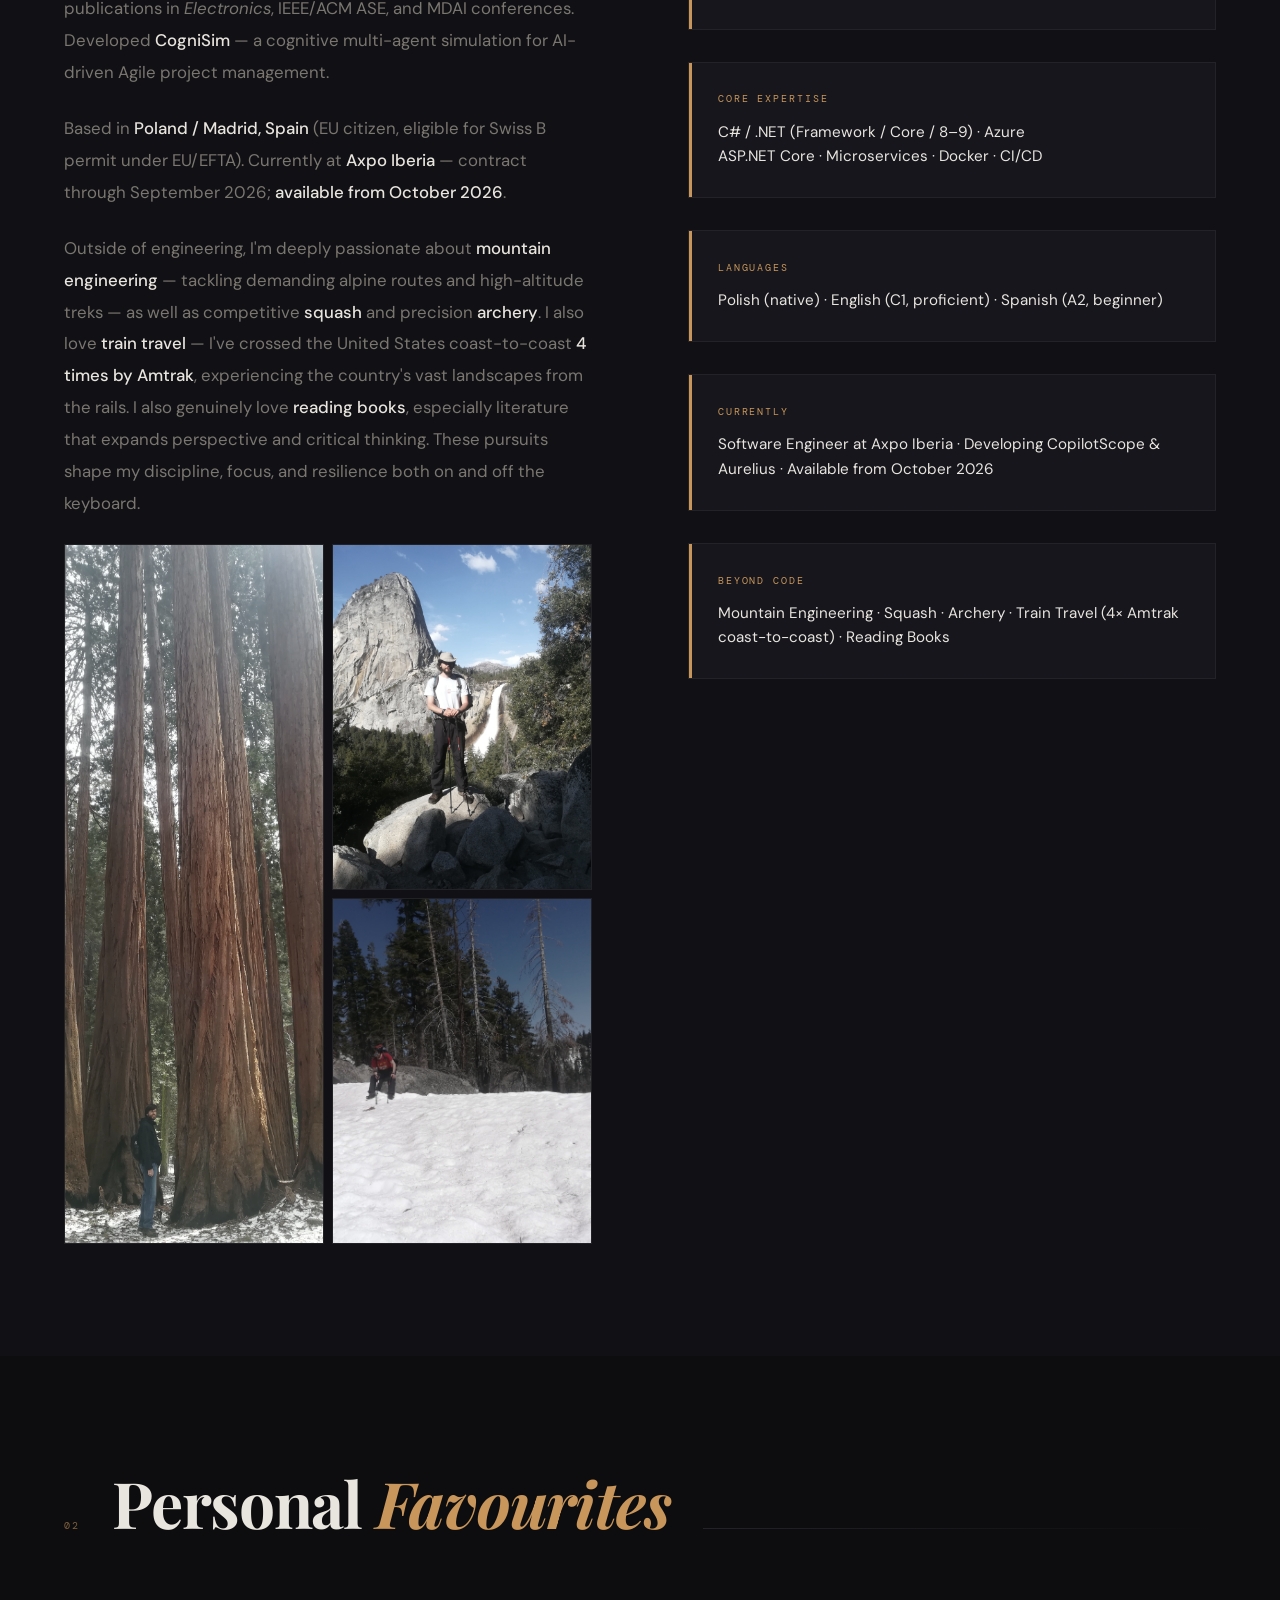
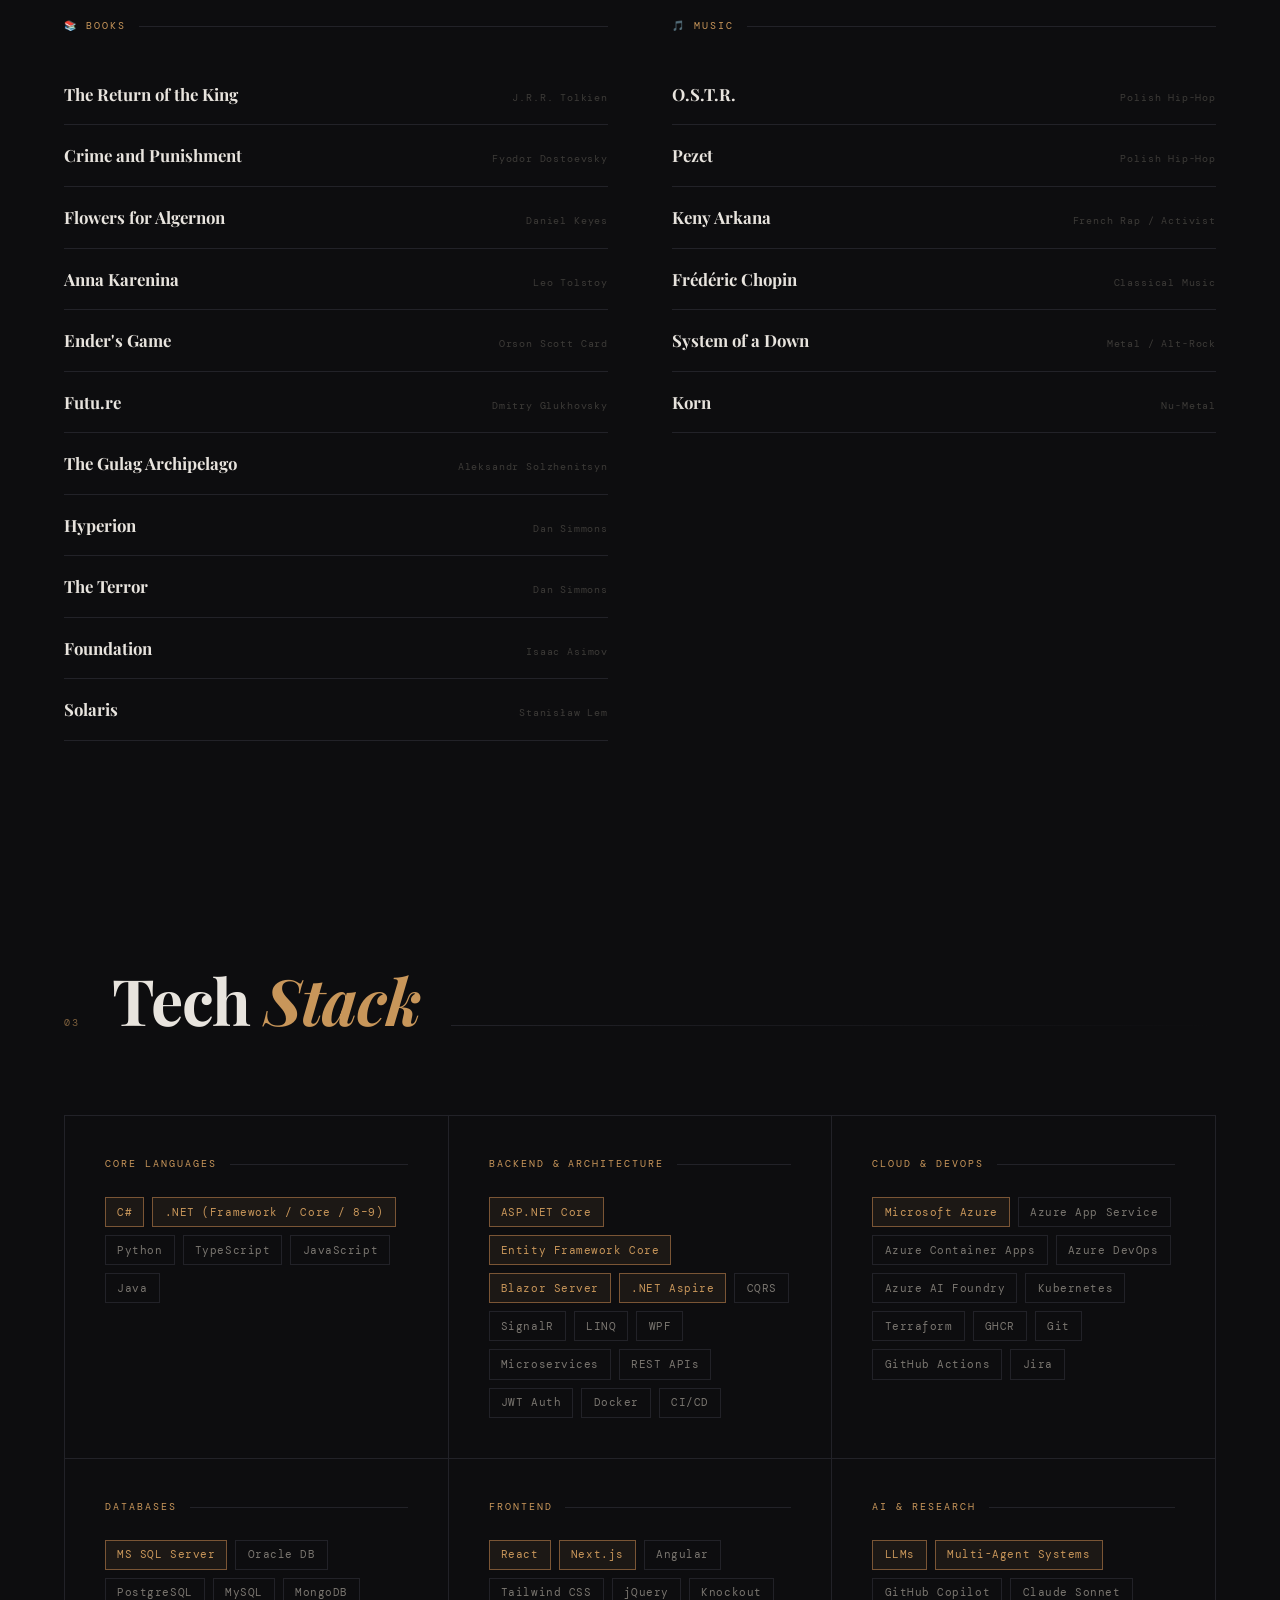
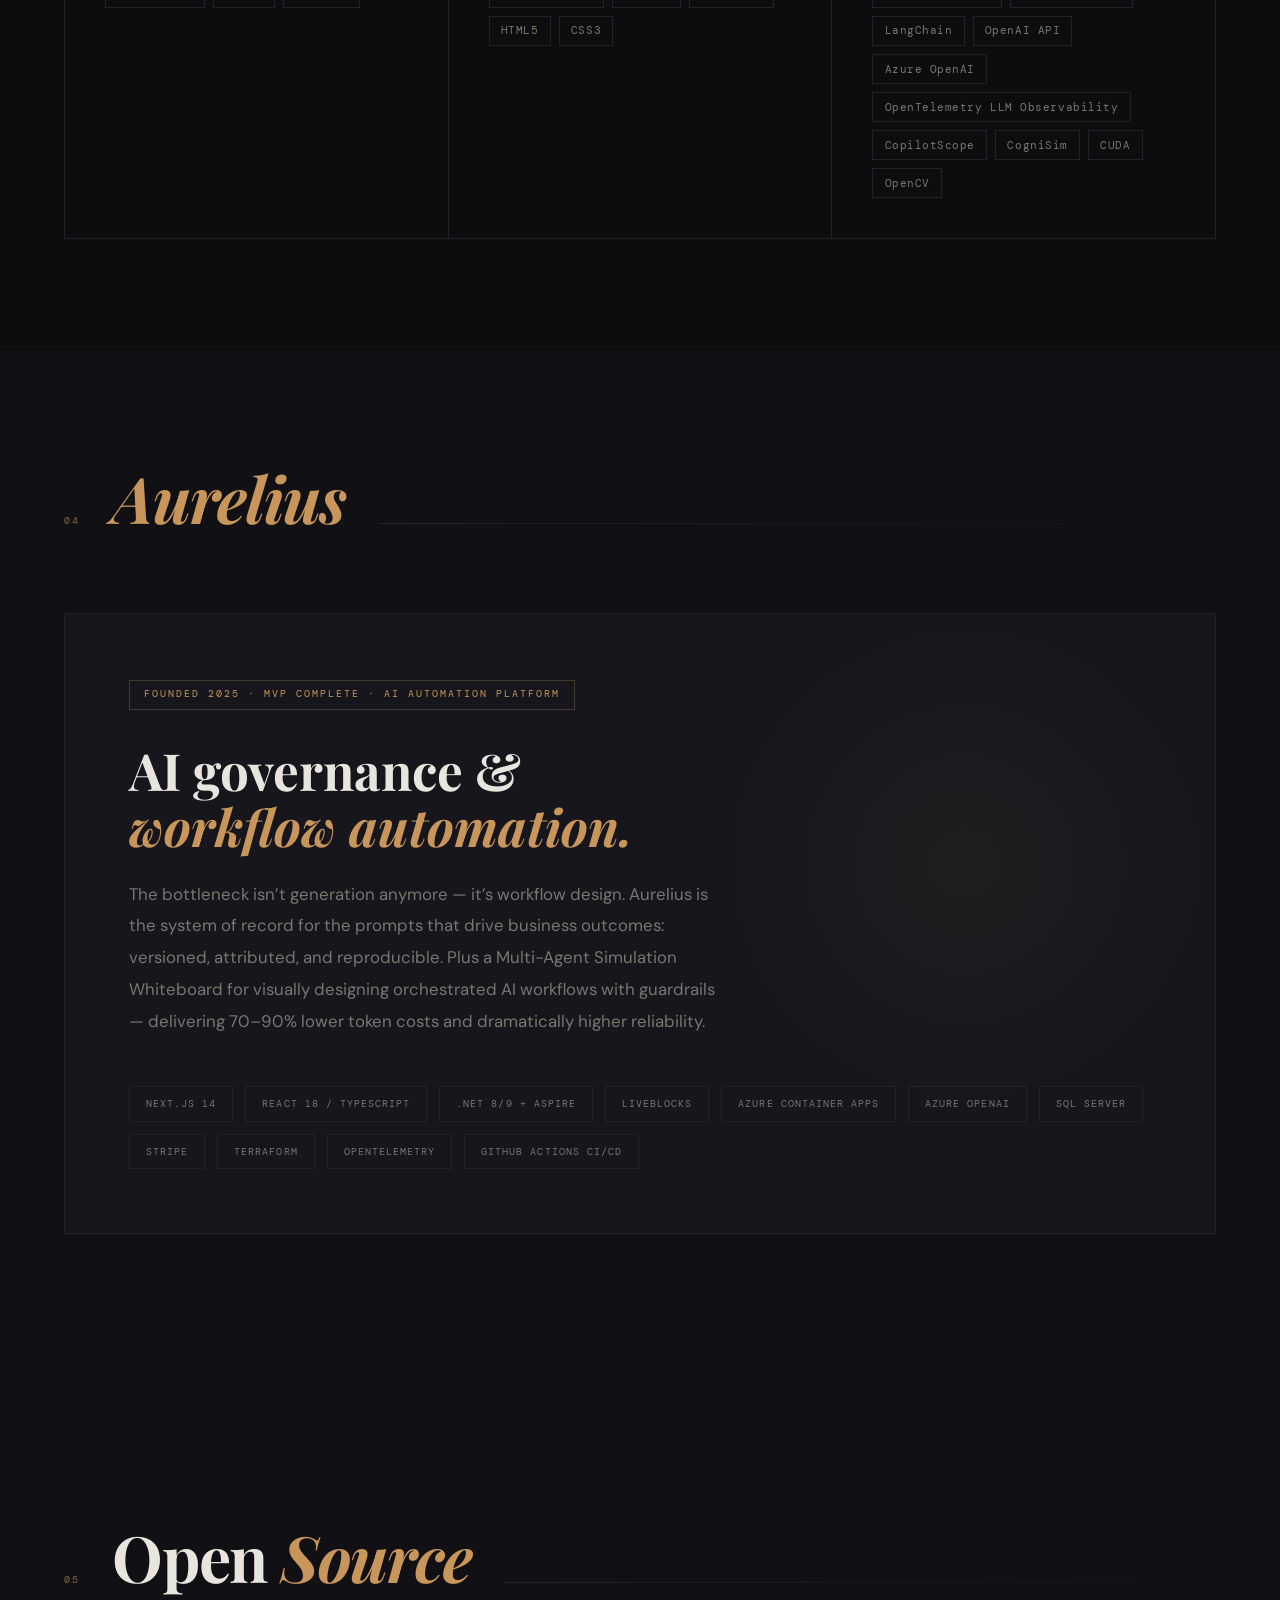
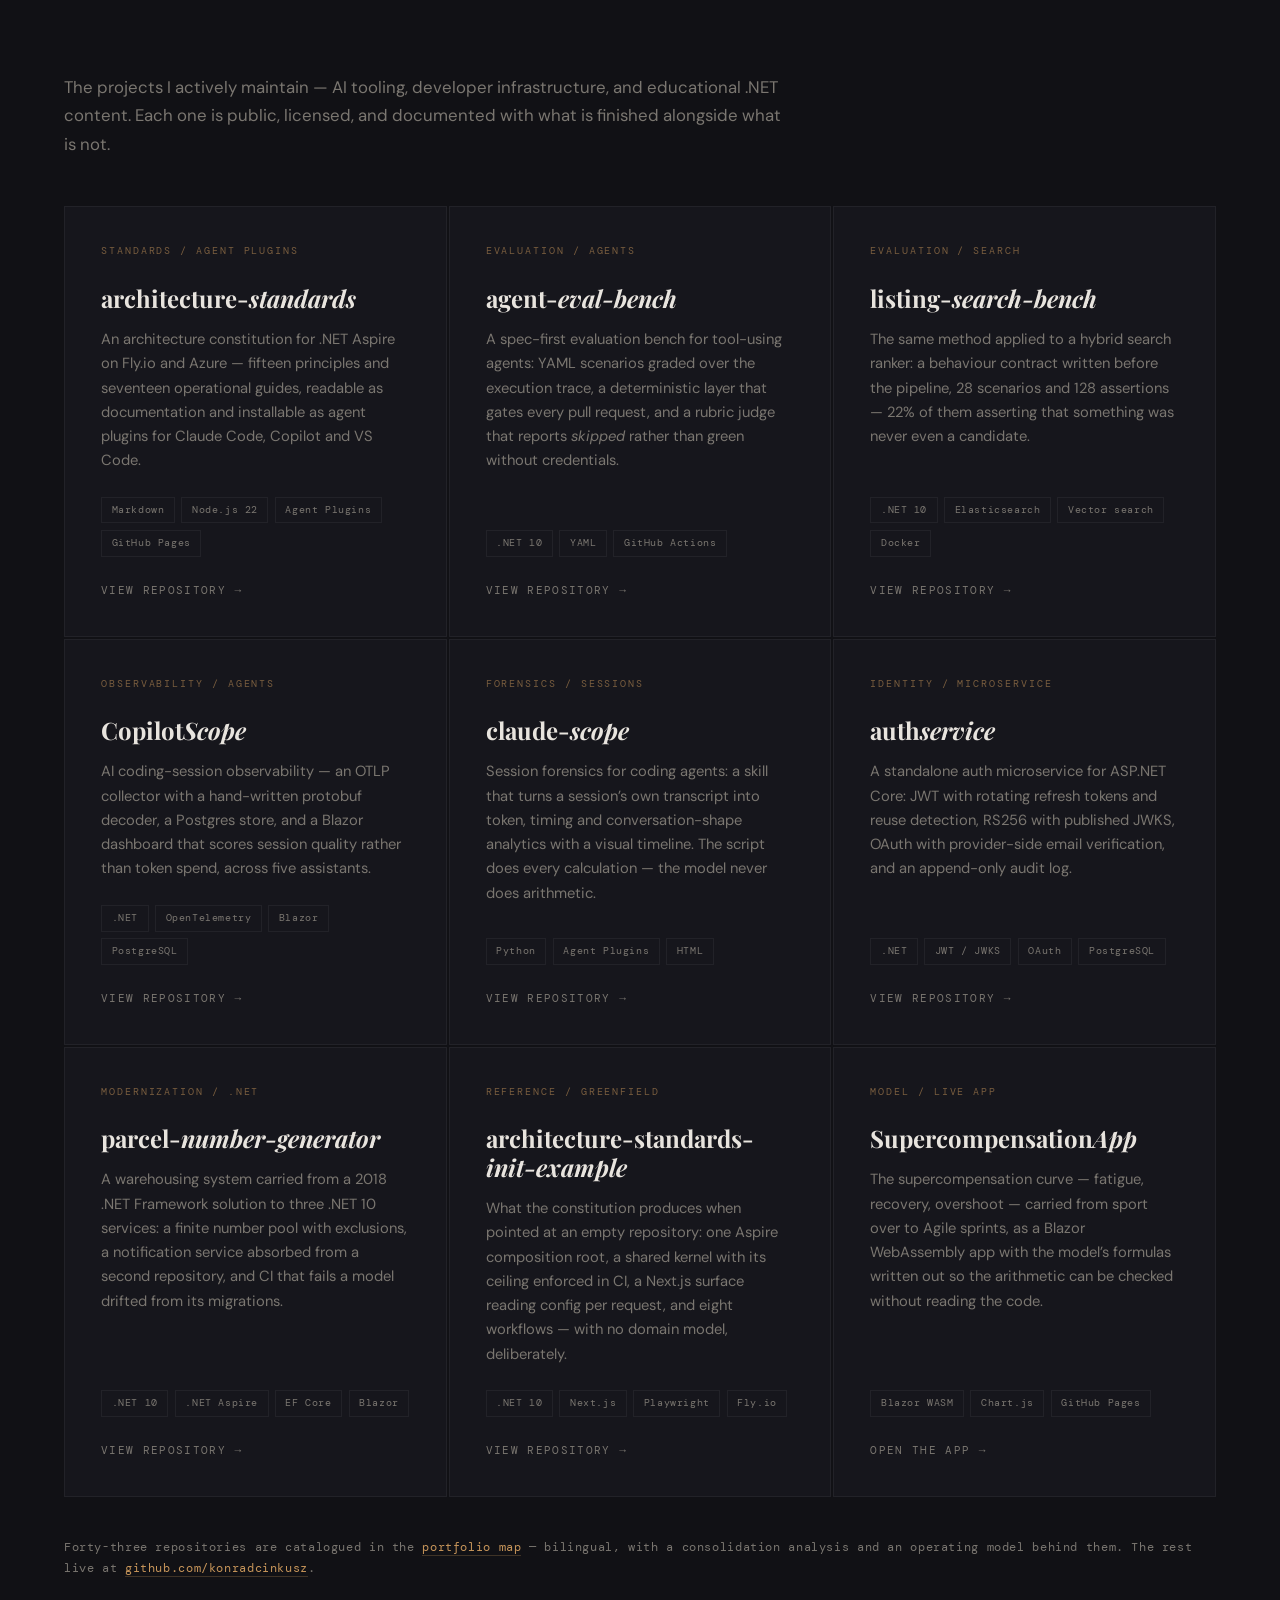
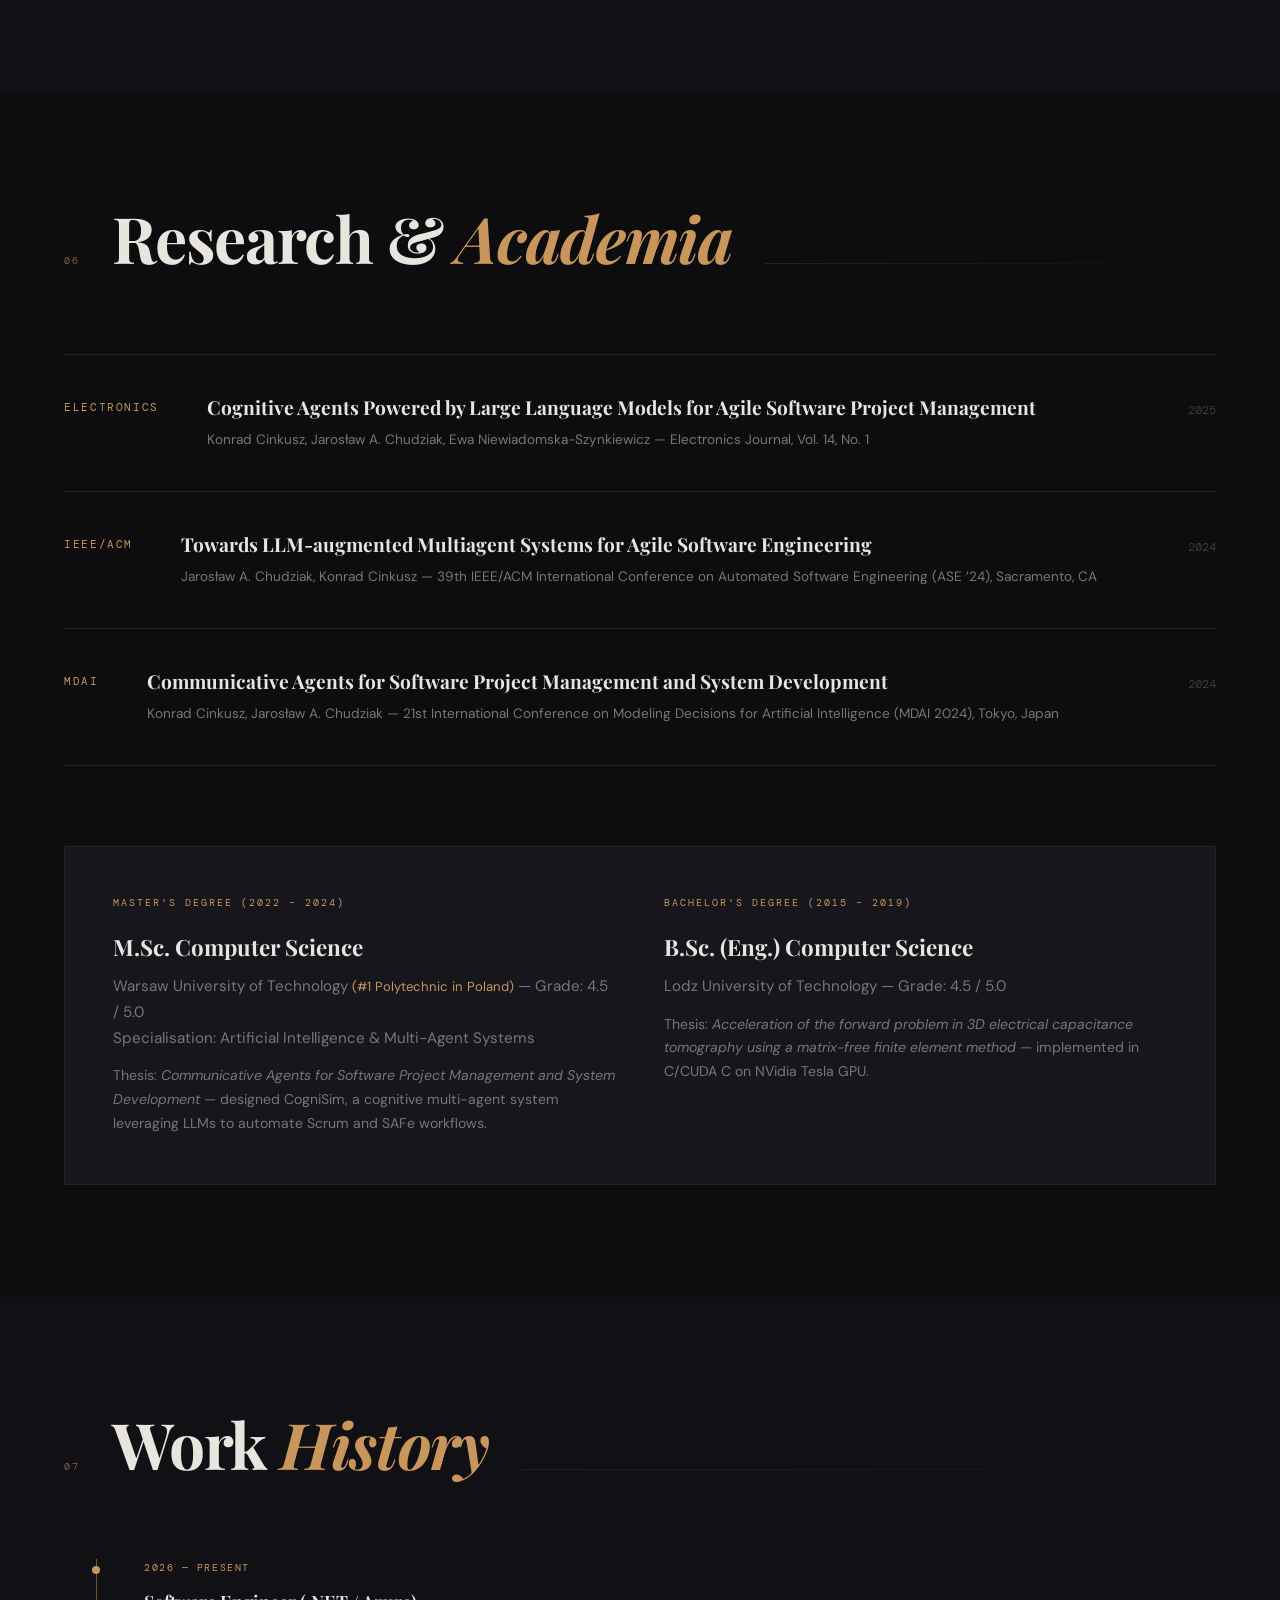
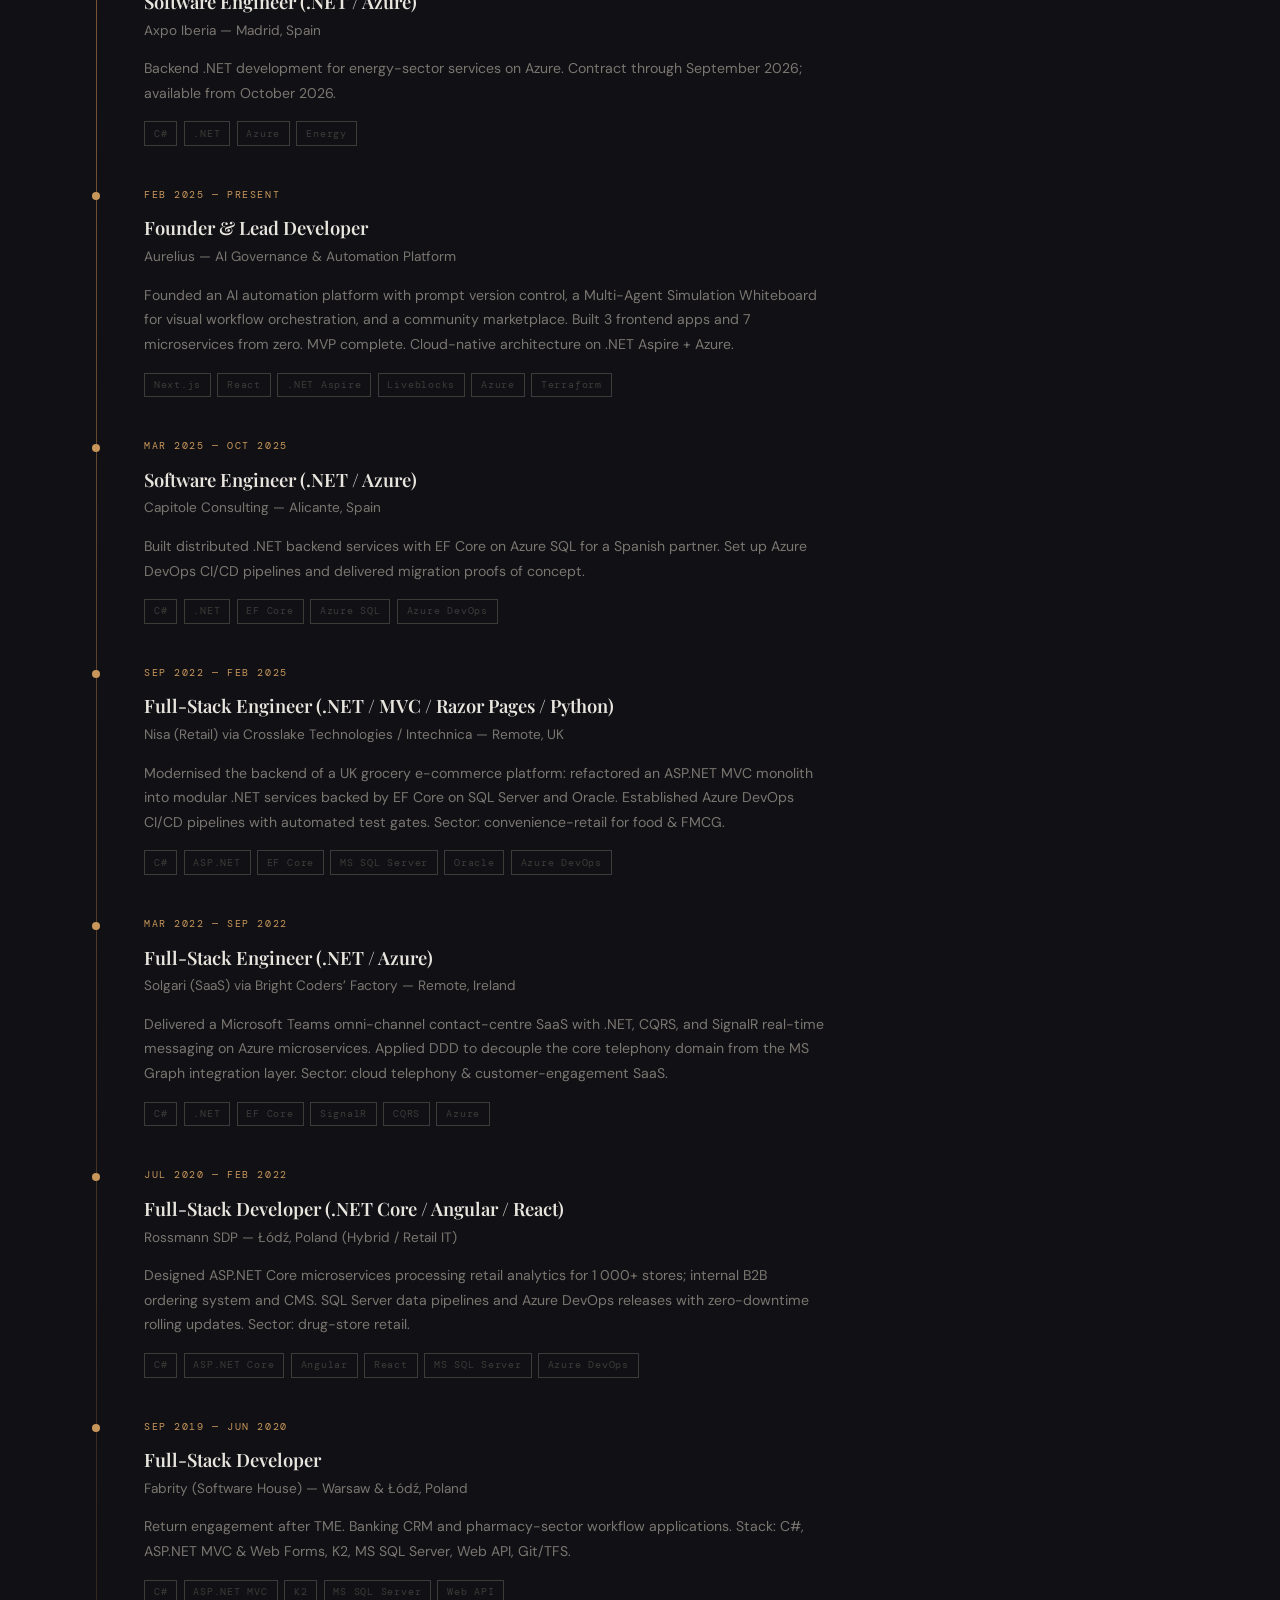
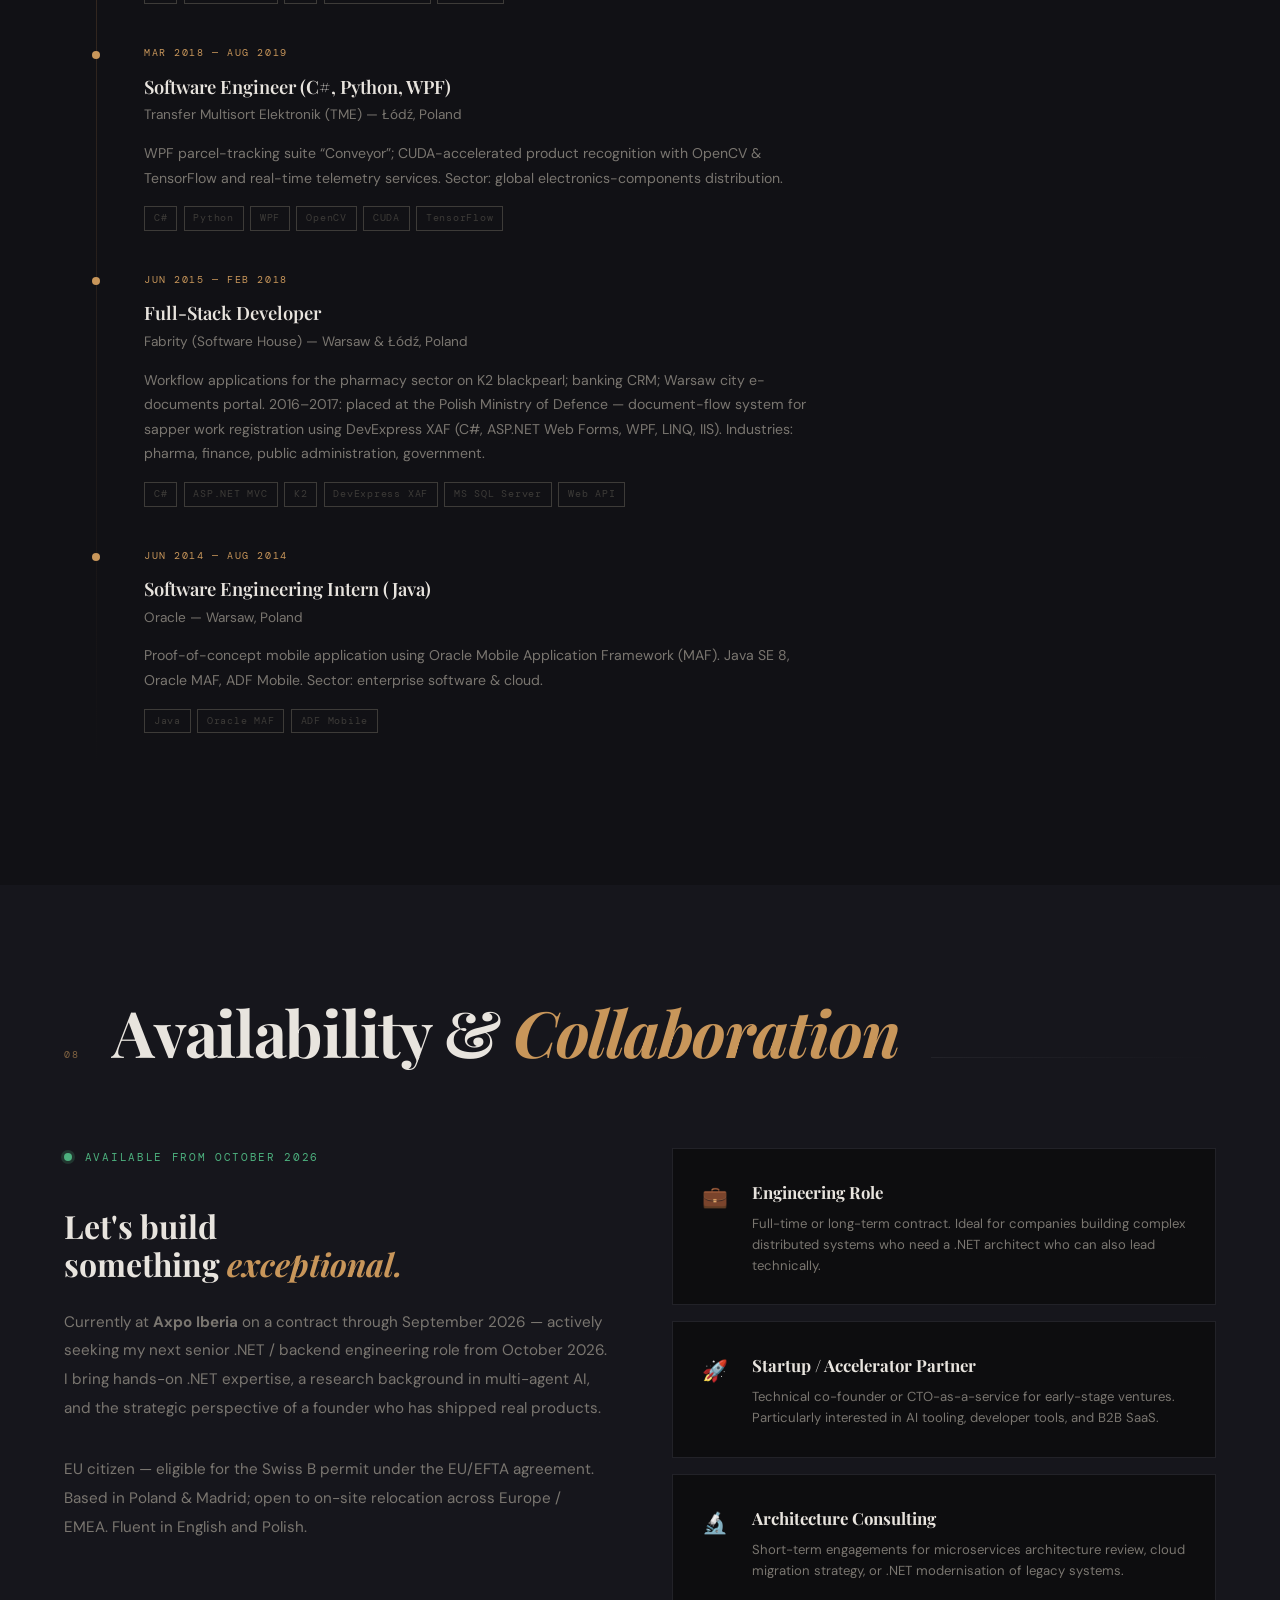
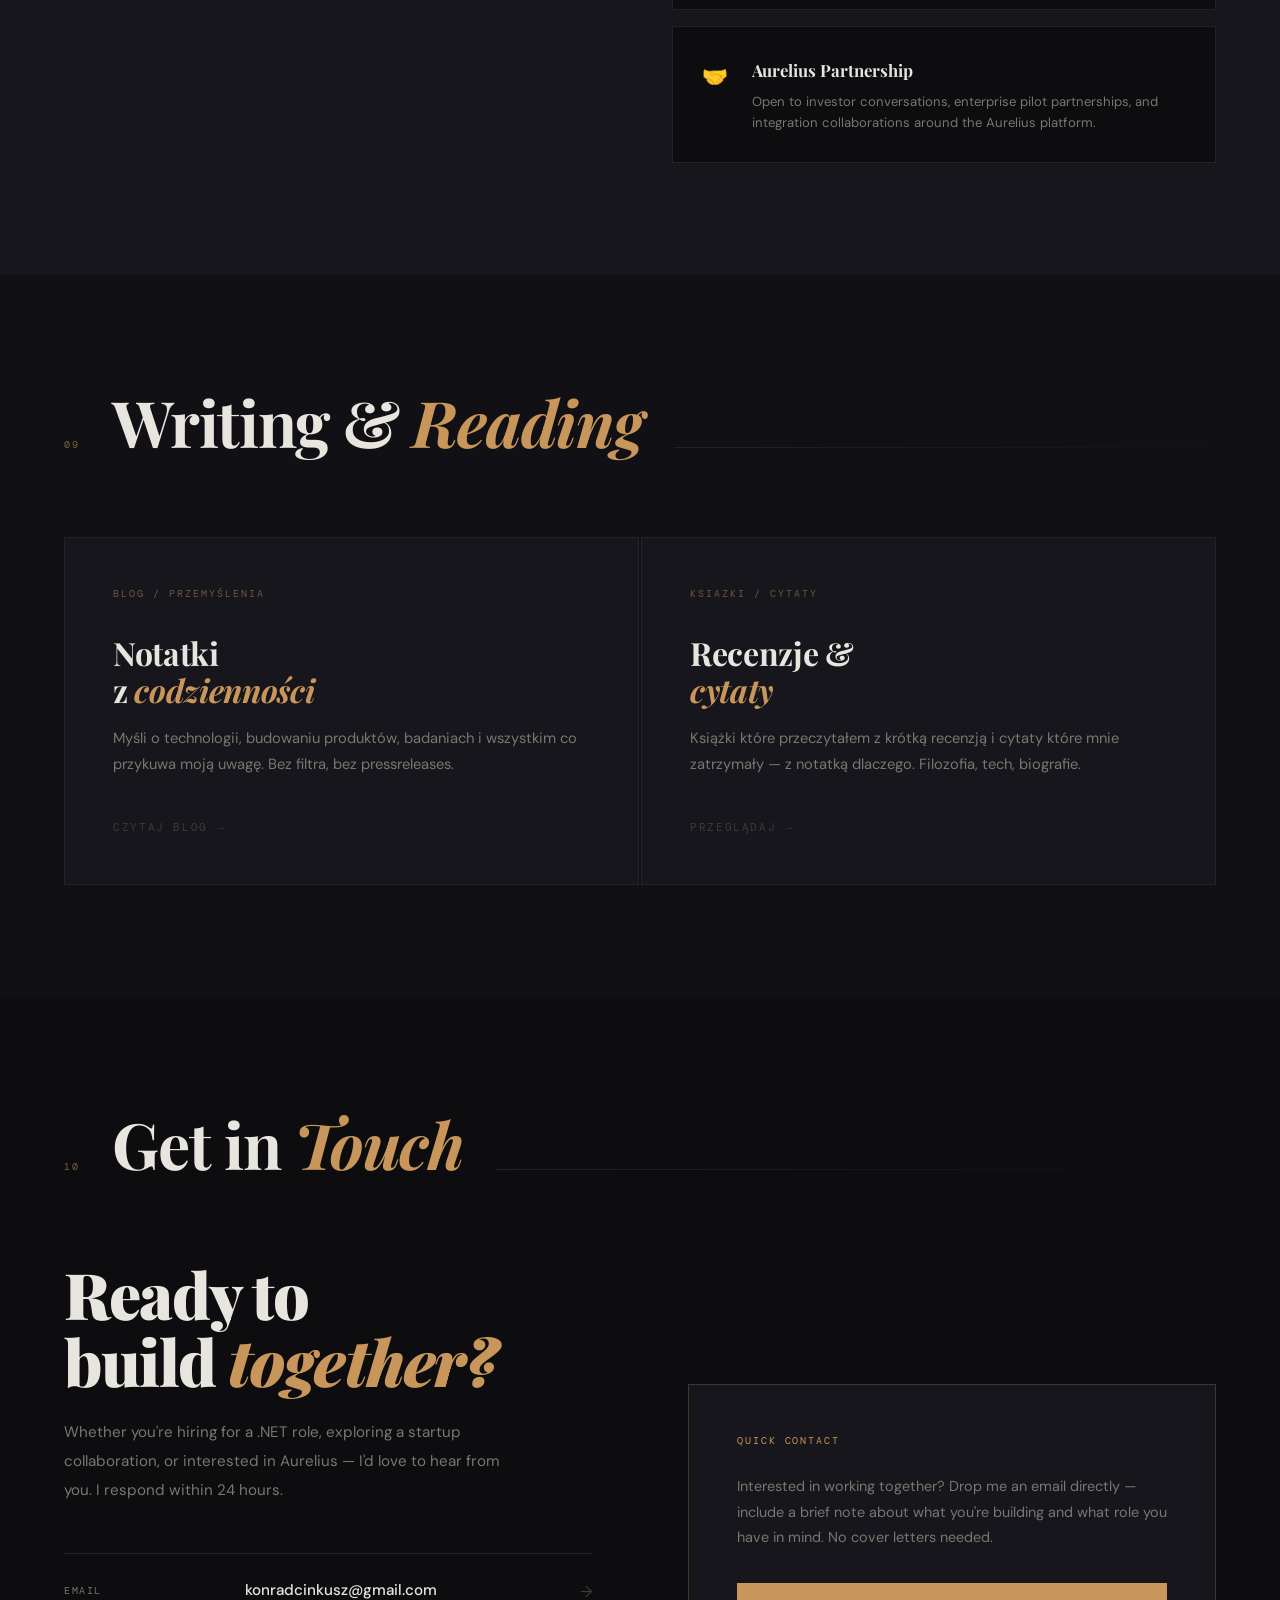
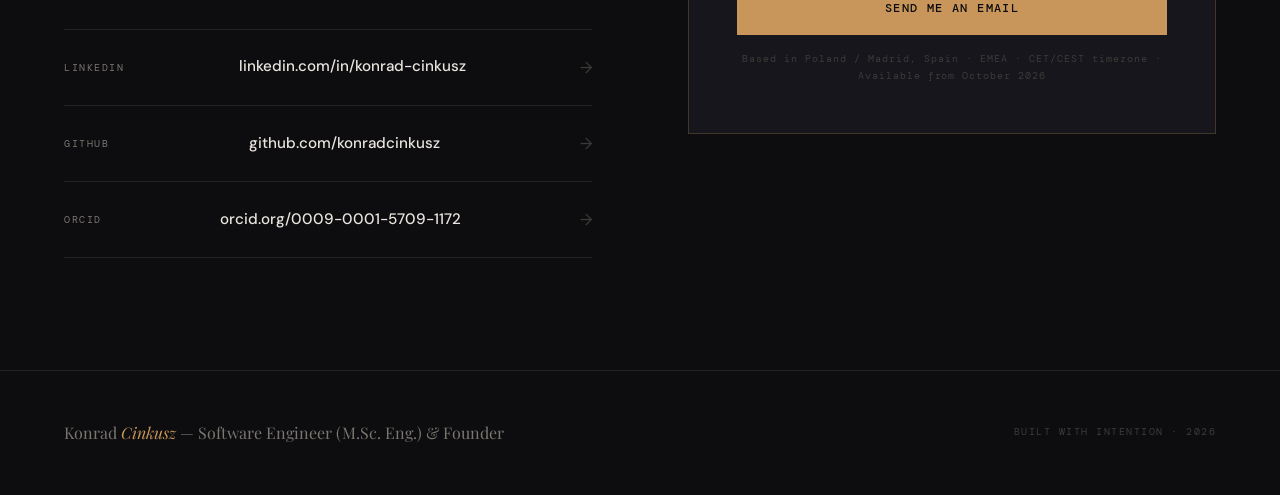
==== commit c14c501f: "Add an Open Source section to the portfolio site The site had no per-repository content at all: it l" ====
--- a/index.html
+++ b/index.html
@@ -1077,6 +1077,110 @@
   }
 
   /* ── WRITING ── */
+  /* OPEN SOURCE */
+  #opensource { background: var(--bg2); }
+
+  .os-lede {
+    max-width: 60ch;
+    color: var(--text-dim);
+    font-size: 1.05rem;
+    line-height: 1.7;
+    margin-bottom: 3rem;
+  }
+
+  .os-grid {
+    display: grid;
+    grid-template-columns: repeat(3, 1fr);
+    gap: 2px;
+  }
+
+  .os-card {
+    display: flex;
+    flex-direction: column;
+    background: var(--bg3);
+    border: 1px solid var(--border);
+    padding: 2.25rem;
+    text-decoration: none;
+    transition: border-color 0.3s, background 0.3s;
+    position: relative;
+    overflow: hidden;
+  }
+
+  .os-card::before {
+    content: '';
+    position: absolute;
+    top: 0; left: 0; right: 0;
+    height: 2px;
+    background: linear-gradient(to right, var(--gold-dim), transparent);
+    transform: scaleX(0);
+    transform-origin: left;
+    transition: transform 0.4s ease;
+  }
+
+  .os-card:hover { border-color: var(--border-gold); background: var(--bg2); }
+  .os-card:hover::before { transform: scaleX(1); }
+  .os-card:hover .os-arrow { transform: translateX(6px); color: var(--gold); }
+
+  .os-card-kicker {
+    font-family: 'DM Mono', monospace;
+    font-size: 0.6rem;
+    letter-spacing: 0.2em;
+    text-transform: uppercase;
+    color: var(--gold);
+    opacity: 0.55;
+    margin-bottom: 1.5rem;
+  }
+
+  .os-card-title {
+    font-family: 'Playfair Display', serif;
+    font-size: 1.5rem;
+    font-weight: 700;
+    color: var(--text);
+    line-height: 1.2;
+    margin-bottom: 0.9rem;
+    word-break: break-word;
+  }
+
+  .os-card-desc {
+    color: var(--text-dim);
+    font-size: 0.92rem;
+    line-height: 1.65;
+    margin-bottom: 1.5rem;
+    flex-grow: 1;
+  }
+
+  .os-pills { display: flex; flex-wrap: wrap; gap: 0.4rem; margin-bottom: 1.5rem; }
+
+  .os-pill {
+    font-family: 'DM Mono', monospace;
+    font-size: 0.62rem;
+    letter-spacing: 0.06em;
+    color: var(--text-dim);
+    border: 1px solid var(--border);
+    padding: 0.25rem 0.6rem;
+    white-space: nowrap;
+  }
+
+  .os-arrow {
+    font-family: 'DM Mono', monospace;
+    font-size: 0.7rem;
+    letter-spacing: 0.12em;
+    text-transform: uppercase;
+    color: var(--text-dim);
+    transition: transform 0.3s, color 0.3s;
+  }
+
+  .os-more {
+    margin-top: 2.5rem;
+    font-family: 'DM Mono', monospace;
+    font-size: 0.78rem;
+    letter-spacing: 0.05em;
+    color: var(--text-dim);
+  }
+
+  .os-more a { color: var(--gold); text-decoration: none; border-bottom: 1px solid var(--border-gold); }
+  .os-more a:hover { color: var(--gold-light); }
+
   #writing { background: var(--bg2); }
 
   .writing-grid {
@@ -1155,6 +1259,7 @@
   /* ── RESPONSIVE ── */
   @media (max-width: 900px) {
     .writing-grid { grid-template-columns: 1fr; }
+    .os-grid { grid-template-columns: 1fr; }
     nav { padding: 1.2rem 2rem; }
     .nav-links { display: none; }
     section { padding: 5rem 2rem; }
@@ -1182,6 +1287,7 @@
     <li><a href="#about">About</a></li>
     <li><a href="#skills">Skills</a></li>
     <li><a href="#aurelius">Aurelius</a></li>
+    <li><a href="#opensource">Open Source</a></li>
     <li><a href="#research">Research</a></li>
     <li><a href="#experience">Experience</a></li>
     <li><a href="blog/index.html">Blog</a></li>
@@ -1524,10 +1630,140 @@
 
 </section>
 
+<!-- OPEN SOURCE -->
+<section id="opensource">
+  <div class="section-header reveal">
+    <span class="section-index">05</span>
+    <h2 class="section-title">Open <em>Source</em></h2>
+    <div class="section-rule"></div>
+  </div>
+
+  <p class="os-lede reveal">
+    The projects I actively maintain &mdash; AI tooling, developer infrastructure, and
+    educational .NET content. Each one is public, licensed, and documented with what is
+    finished alongside what is not.
+  </p>
+
+  <div class="os-grid reveal">
+    <a href="https://github.com/konradcinkusz/architecture-standards" class="os-card">
+      <div class="os-card-kicker">Standards / Agent plugins</div>
+      <div class="os-card-title">architecture-<em>standards</em></div>
+      <p class="os-card-desc">An architecture constitution for .NET Aspire on Fly.io and Azure &mdash; fifteen principles and seventeen operational guides, readable as documentation and installable as agent plugins for Claude Code, Copilot and VS Code.</p>
+      <div class="os-pills">
+        <span class="os-pill">Markdown</span>
+        <span class="os-pill">Node.js 22</span>
+        <span class="os-pill">Agent Plugins</span>
+        <span class="os-pill">GitHub Pages</span>
+      </div>
+      <div class="os-arrow"><span>View repository</span> &rarr;</div>
+    </a>
+    <a href="https://github.com/konradcinkusz/agent-eval-bench" class="os-card">
+      <div class="os-card-kicker">Evaluation / Agents</div>
+      <div class="os-card-title">agent-<em>eval-bench</em></div>
+      <p class="os-card-desc">A spec-first evaluation bench for tool-using agents: YAML scenarios graded over the execution trace, a deterministic layer that gates every pull request, and a rubric judge that reports <em>skipped</em> rather than green without credentials.</p>
+      <div class="os-pills">
+        <span class="os-pill">.NET 10</span>
+        <span class="os-pill">YAML</span>
+        <span class="os-pill">GitHub Actions</span>
+      </div>
+      <div class="os-arrow"><span>View repository</span> &rarr;</div>
+    </a>
+    <a href="https://github.com/konradcinkusz/listing-search-bench" class="os-card">
+      <div class="os-card-kicker">Evaluation / Search</div>
+      <div class="os-card-title">listing-<em>search-bench</em></div>
+      <p class="os-card-desc">The same method applied to a hybrid search ranker: a behaviour contract written before the pipeline, 28 scenarios and 128 assertions &mdash; 22% of them asserting that something was never even a candidate.</p>
+      <div class="os-pills">
+        <span class="os-pill">.NET 10</span>
+        <span class="os-pill">Elasticsearch</span>
+        <span class="os-pill">Vector search</span>
+        <span class="os-pill">Docker</span>
+      </div>
+      <div class="os-arrow"><span>View repository</span> &rarr;</div>
+    </a>
+    <a href="https://github.com/konradcinkusz/copilot-scope" class="os-card">
+      <div class="os-card-kicker">Observability / Agents</div>
+      <div class="os-card-title">Copilot<em>Scope</em></div>
+      <p class="os-card-desc">AI coding-session observability &mdash; an OTLP collector with a hand-written protobuf decoder, a Postgres store, and a Blazor dashboard that scores session quality rather than token spend, across five assistants.</p>
+      <div class="os-pills">
+        <span class="os-pill">.NET</span>
+        <span class="os-pill">OpenTelemetry</span>
+        <span class="os-pill">Blazor</span>
+        <span class="os-pill">PostgreSQL</span>
+      </div>
+      <div class="os-arrow"><span>View repository</span> &rarr;</div>
+    </a>
+    <a href="https://github.com/konradcinkusz/claude-scope" class="os-card">
+      <div class="os-card-kicker">Forensics / Sessions</div>
+      <div class="os-card-title">claude-<em>scope</em></div>
+      <p class="os-card-desc">Session forensics for coding agents: a skill that turns a session&rsquo;s own transcript into token, timing and conversation-shape analytics with a visual timeline. The script does every calculation &mdash; the model never does arithmetic.</p>
+      <div class="os-pills">
+        <span class="os-pill">Python</span>
+        <span class="os-pill">Agent Plugins</span>
+        <span class="os-pill">HTML</span>
+      </div>
+      <div class="os-arrow"><span>View repository</span> &rarr;</div>
+    </a>
+    <a href="https://github.com/konradcinkusz/authservice" class="os-card">
+      <div class="os-card-kicker">Identity / Microservice</div>
+      <div class="os-card-title">auth<em>service</em></div>
+      <p class="os-card-desc">A standalone auth microservice for ASP.NET Core: JWT with rotating refresh tokens and reuse detection, RS256 with published JWKS, OAuth with provider-side email verification, and an append-only audit log.</p>
+      <div class="os-pills">
+        <span class="os-pill">.NET</span>
+        <span class="os-pill">JWT / JWKS</span>
+        <span class="os-pill">OAuth</span>
+        <span class="os-pill">PostgreSQL</span>
+      </div>
+      <div class="os-arrow"><span>View repository</span> &rarr;</div>
+    </a>
+    <a href="https://github.com/konradcinkusz/parcel-number-generator" class="os-card">
+      <div class="os-card-kicker">Modernization / .NET</div>
+      <div class="os-card-title">parcel-<em>number-generator</em></div>
+      <p class="os-card-desc">A warehousing system carried from a 2018 .NET Framework solution to three .NET 10 services: a finite number pool with exclusions, a notification service absorbed from a second repository, and CI that fails a model drifted from its migrations.</p>
+      <div class="os-pills">
+        <span class="os-pill">.NET 10</span>
+        <span class="os-pill">.NET Aspire</span>
+        <span class="os-pill">EF Core</span>
+        <span class="os-pill">Blazor</span>
+      </div>
+      <div class="os-arrow"><span>View repository</span> &rarr;</div>
+    </a>
+    <a href="https://github.com/konradcinkusz/architecture-standards-init-example" class="os-card">
+      <div class="os-card-kicker">Reference / Greenfield</div>
+      <div class="os-card-title">architecture-standards-<em>init-example</em></div>
+      <p class="os-card-desc">What the constitution produces when pointed at an empty repository: one Aspire composition root, a shared kernel with its ceiling enforced in CI, a Next.js surface reading config per request, and eight workflows &mdash; with no domain model, deliberately.</p>
+      <div class="os-pills">
+        <span class="os-pill">.NET 10</span>
+        <span class="os-pill">Next.js</span>
+        <span class="os-pill">Playwright</span>
+        <span class="os-pill">Fly.io</span>
+      </div>
+      <div class="os-arrow"><span>View repository</span> &rarr;</div>
+    </a>
+    <a href="https://konradcinkusz.github.io/SupercompensationApp/" class="os-card">
+      <div class="os-card-kicker">Model / Live app</div>
+      <div class="os-card-title">Supercompensation<em>App</em></div>
+      <p class="os-card-desc">The supercompensation curve &mdash; fatigue, recovery, overshoot &mdash; carried from sport over to Agile sprints, as a Blazor WebAssembly app with the model&rsquo;s formulas written out so the arithmetic can be checked without reading the code.</p>
+      <div class="os-pills">
+        <span class="os-pill">Blazor WASM</span>
+        <span class="os-pill">Chart.js</span>
+        <span class="os-pill">GitHub Pages</span>
+      </div>
+      <div class="os-arrow"><span>Open the app</span> &rarr;</div>
+    </a>
+  </div>
+
+  <p class="os-more reveal">
+    Forty-three repositories are catalogued in the
+    <a href="https://github.com/konradcinkusz/konradcinkusz">portfolio map</a> &mdash; bilingual,
+    with a consolidation analysis and an operating model behind them. The rest live at
+    <a href="https://github.com/konradcinkusz">github.com/konradcinkusz</a>.
+  </p>
+</section>
+
 <!-- RESEARCH -->
 <section id="research">
   <div class="section-header reveal">
-    <span class="section-index">05</span>
+    <span class="section-index">06</span>
     <h2 class="section-title">Research &amp; <em>Academia</em></h2>
     <div class="section-rule"></div>
   </div>
@@ -1578,7 +1814,7 @@
 <!-- EXPERIENCE -->
 <section id="experience">
   <div class="section-header reveal">
-    <span class="section-index">06</span>
+    <span class="section-index">07</span>
     <h2 class="section-title">Work <em>History</em></h2>
     <div class="section-rule"></div>
   </div>
@@ -1786,7 +2022,7 @@
 <!-- AVAILABILITY -->
 <section id="availability">
   <div class="section-header reveal">
-    <span class="section-index">07</span>
+    <span class="section-index">08</span>
     <h2 class="section-title">Availability &amp; <em>Collaboration</em></h2>
     <div class="section-rule"></div>
   </div>
@@ -1846,7 +2082,7 @@
 <!-- WRITING -->
 <section id="writing">
   <div class="section-header reveal">
-    <span class="section-index">08</span>
+    <span class="section-index">09</span>
     <h2 class="section-title">Writing &amp; <em>Reading</em></h2>
     <div class="section-rule"></div>
   </div>
@@ -1877,7 +2113,7 @@
 <!-- CONTACT -->
 <section id="contact">
   <div class="section-header reveal">
-    <span class="section-index">09</span>
+    <span class="section-index">10</span>
     <h2 class="section-title">Get in <em>Touch</em></h2>
     <div class="section-rule"></div>
   </div>
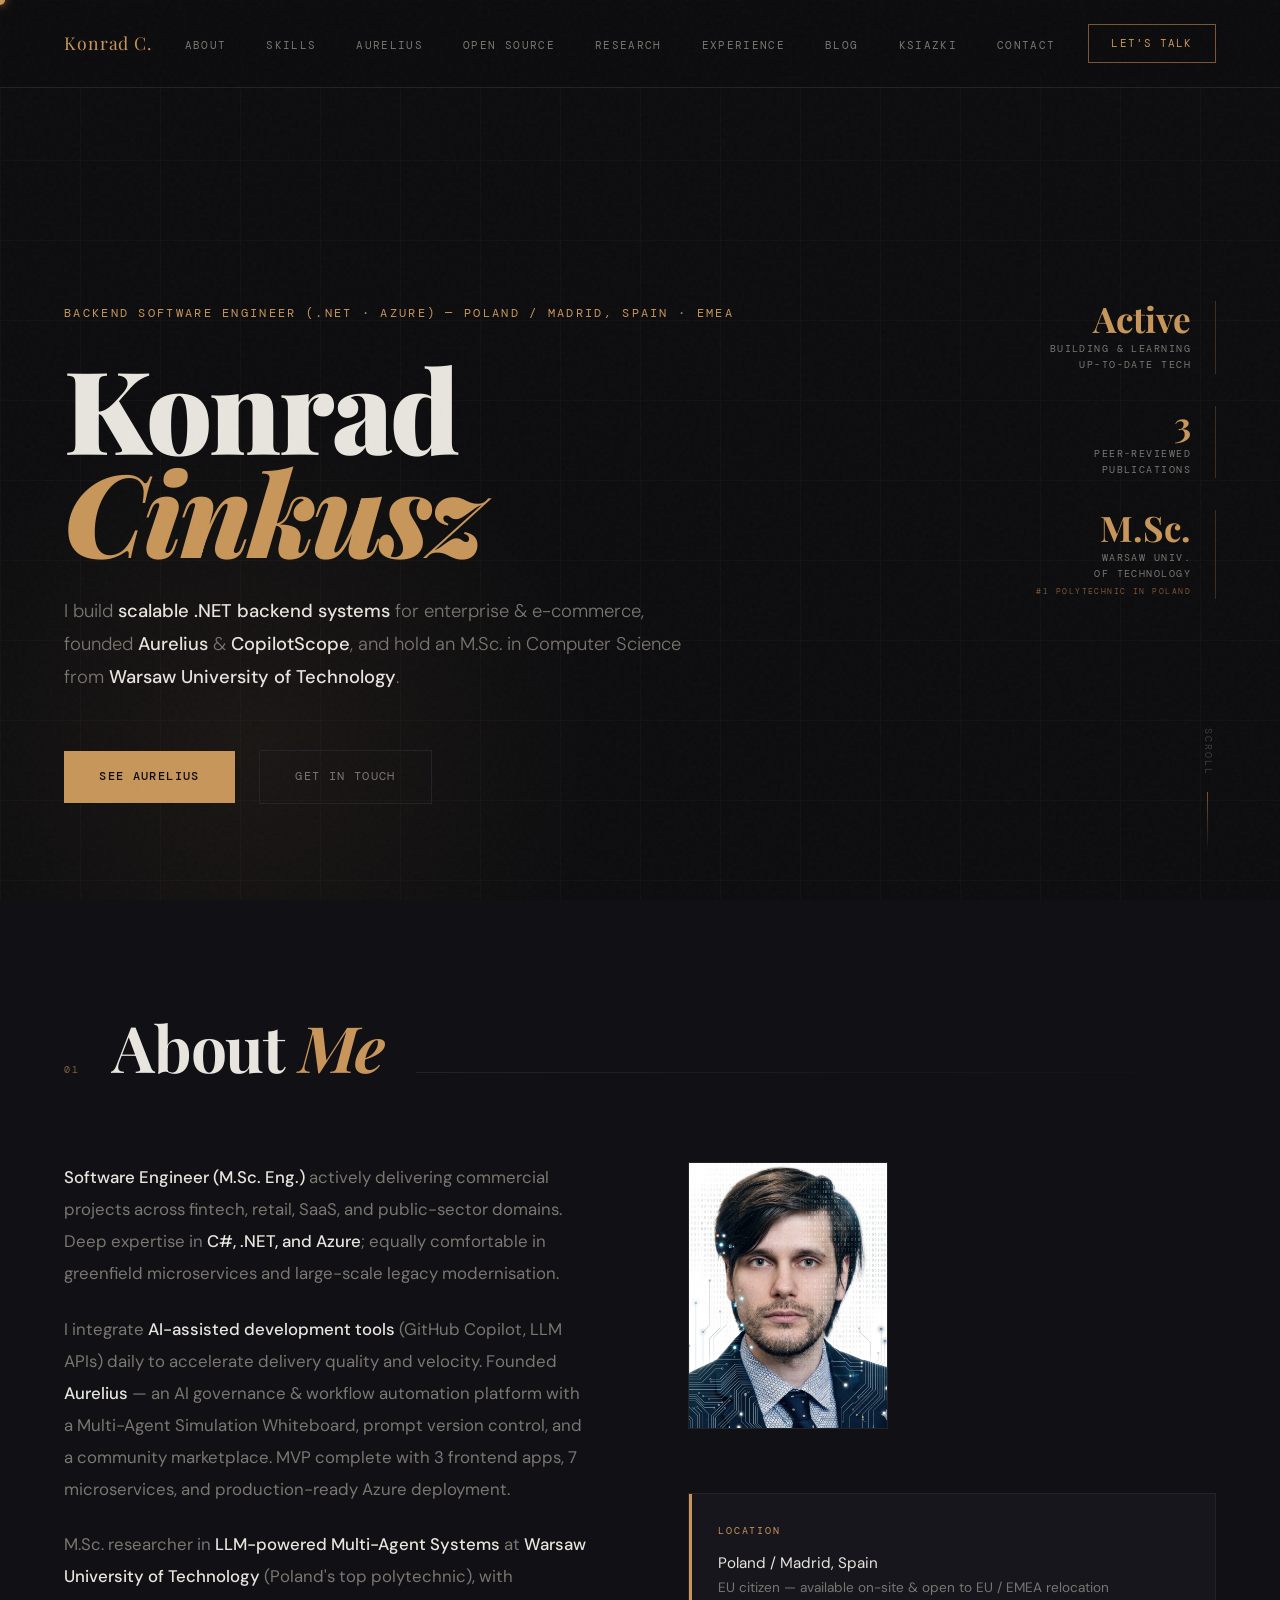
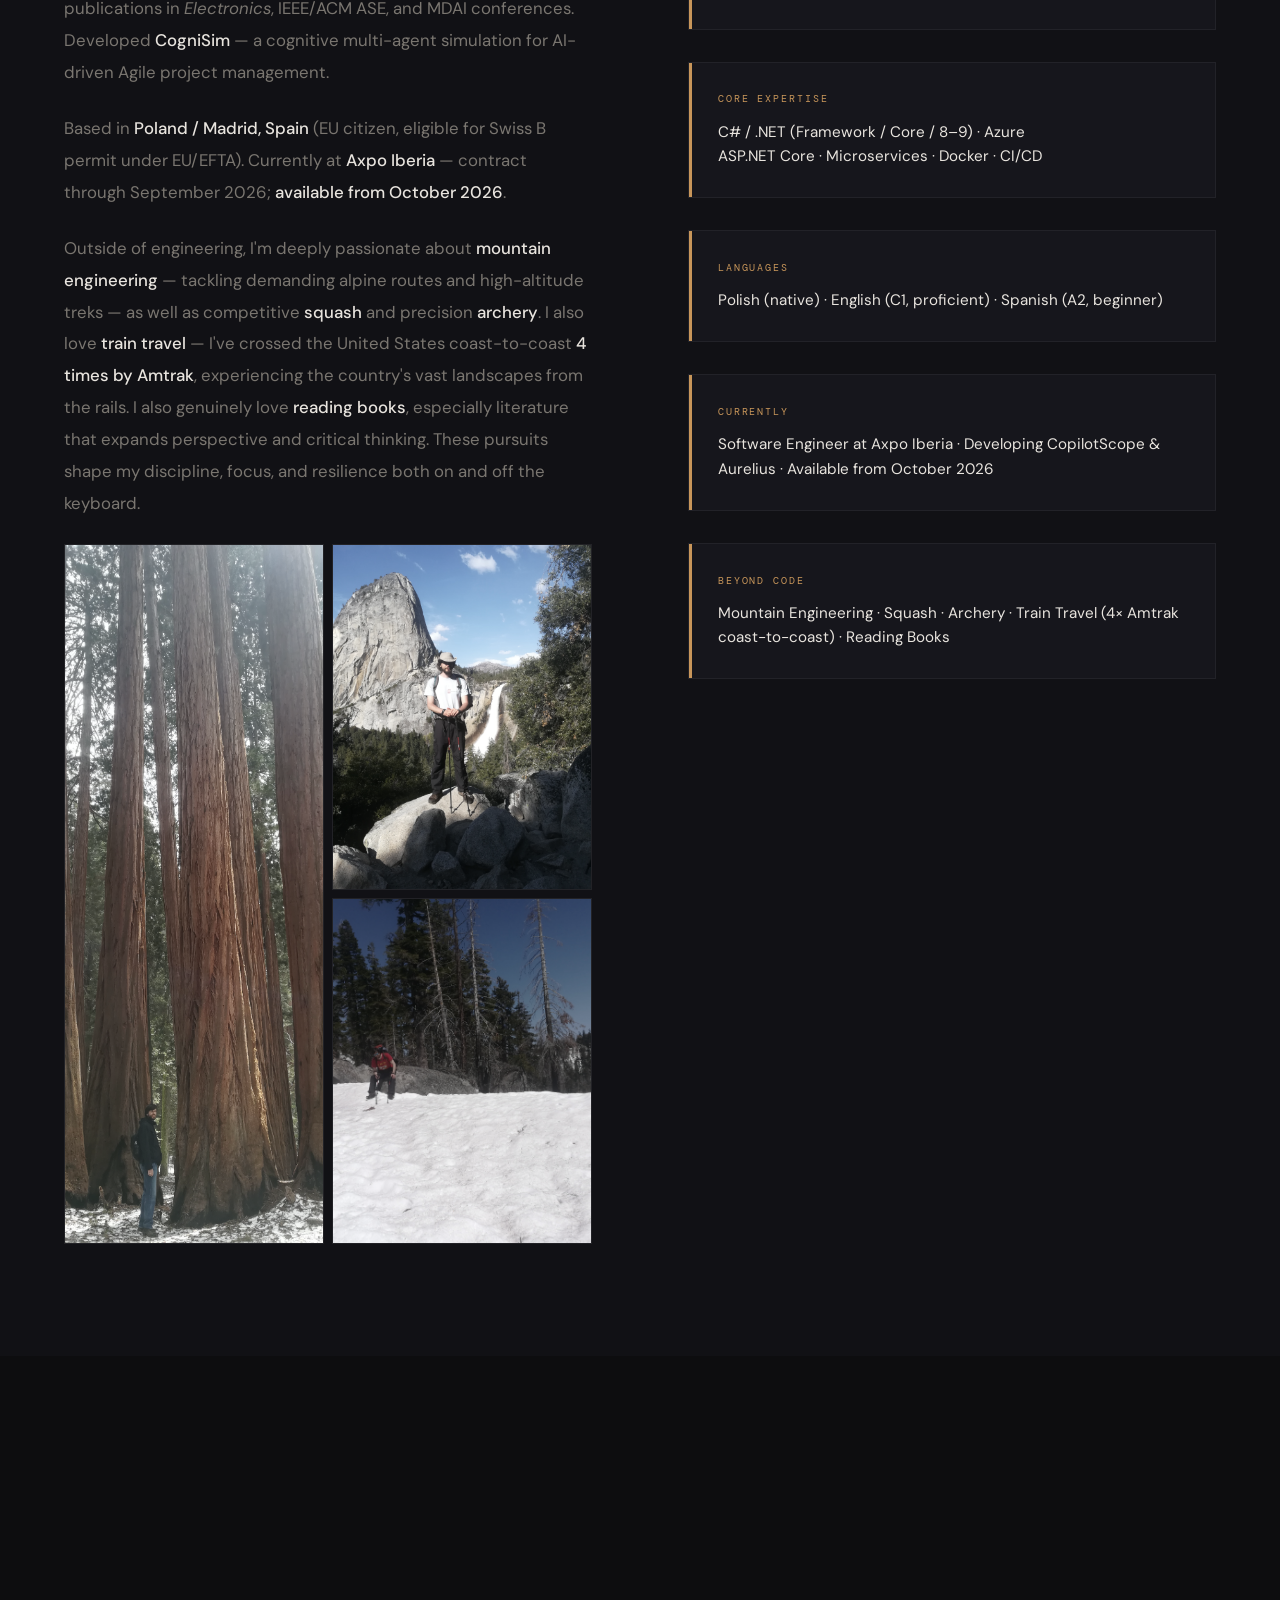
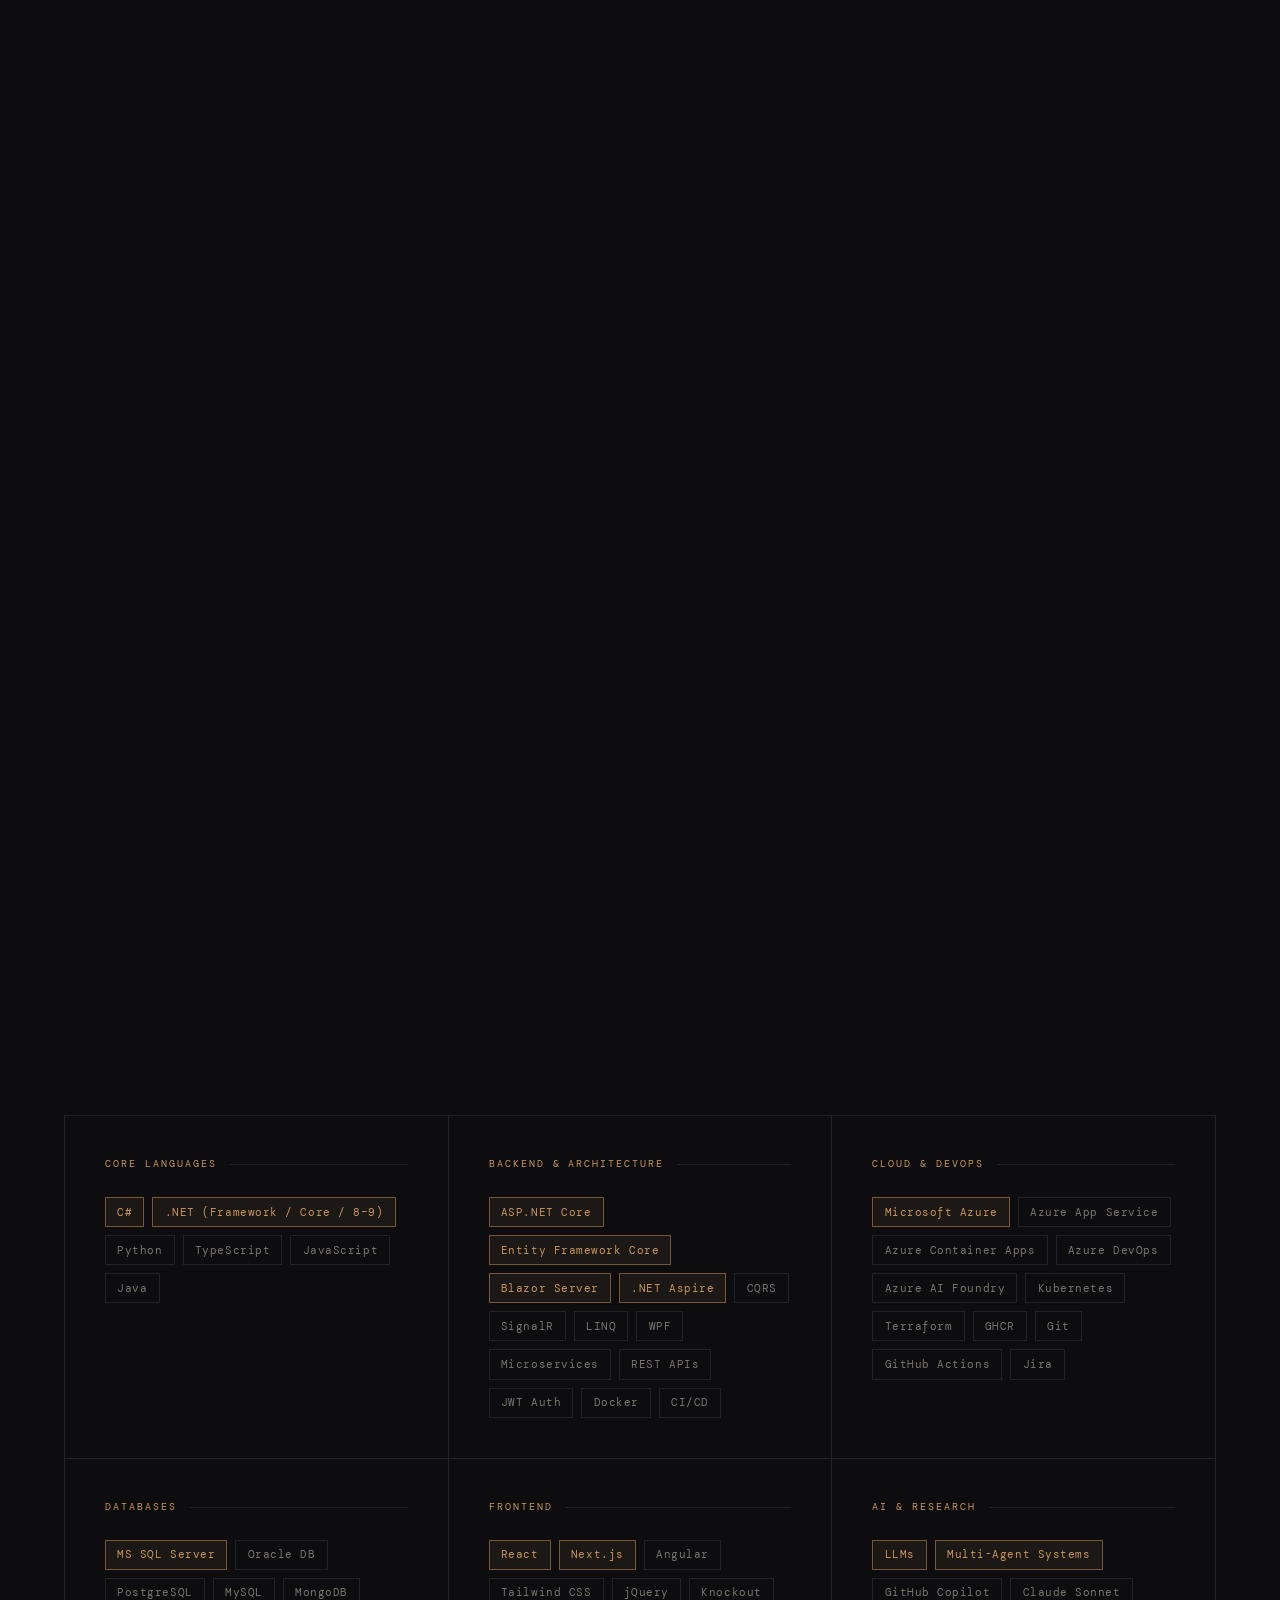
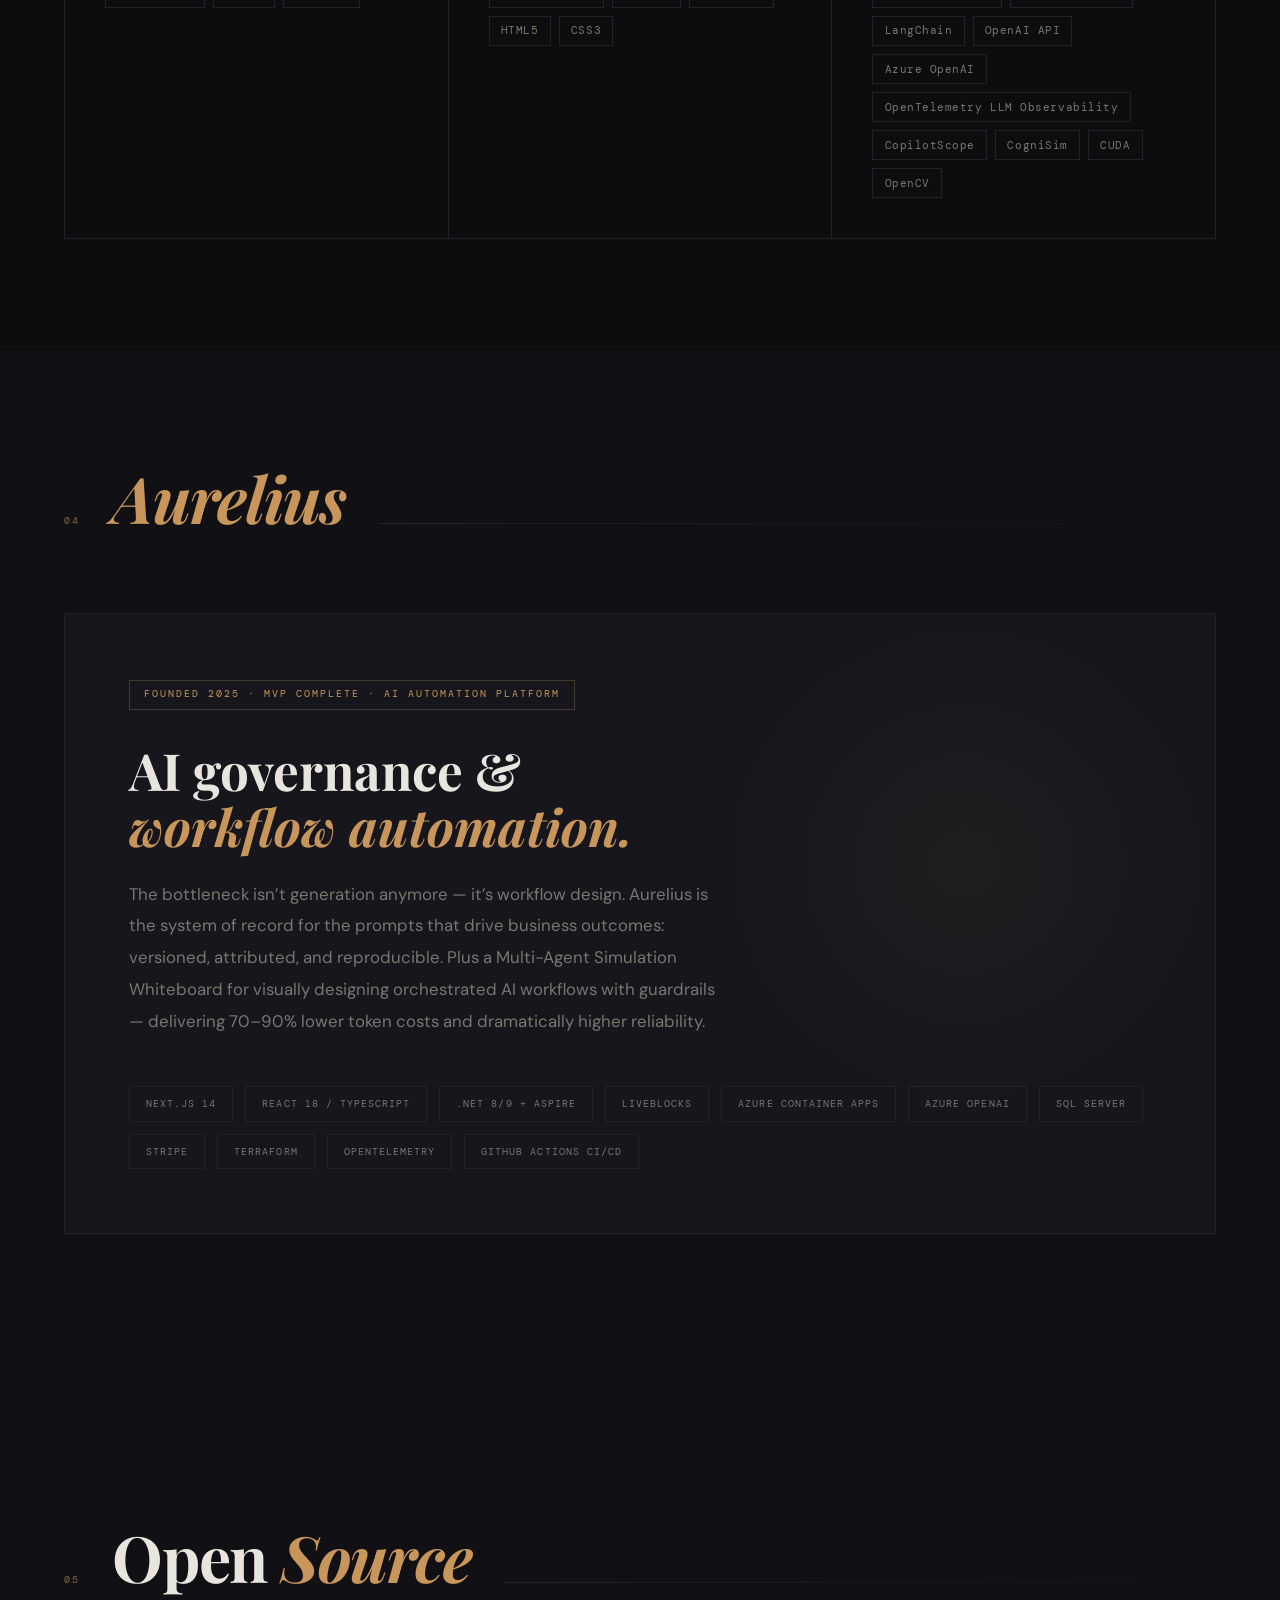
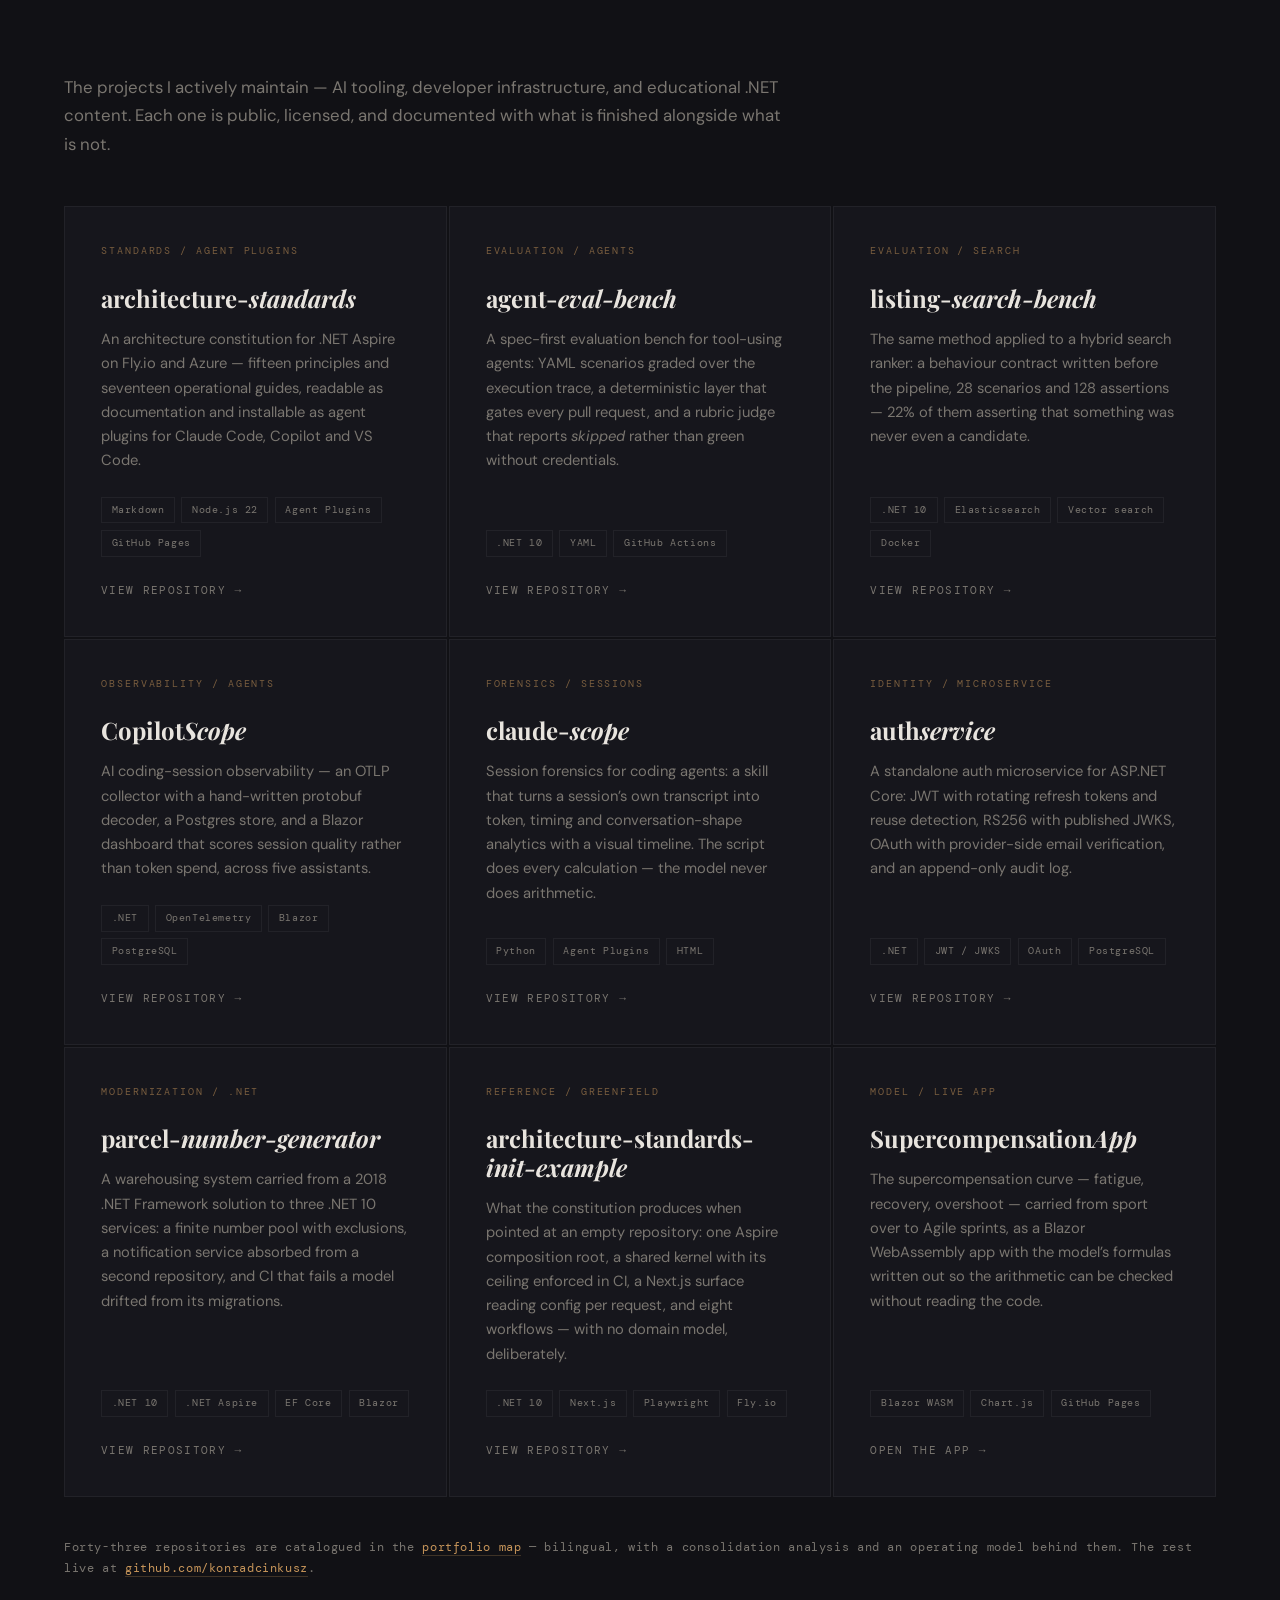
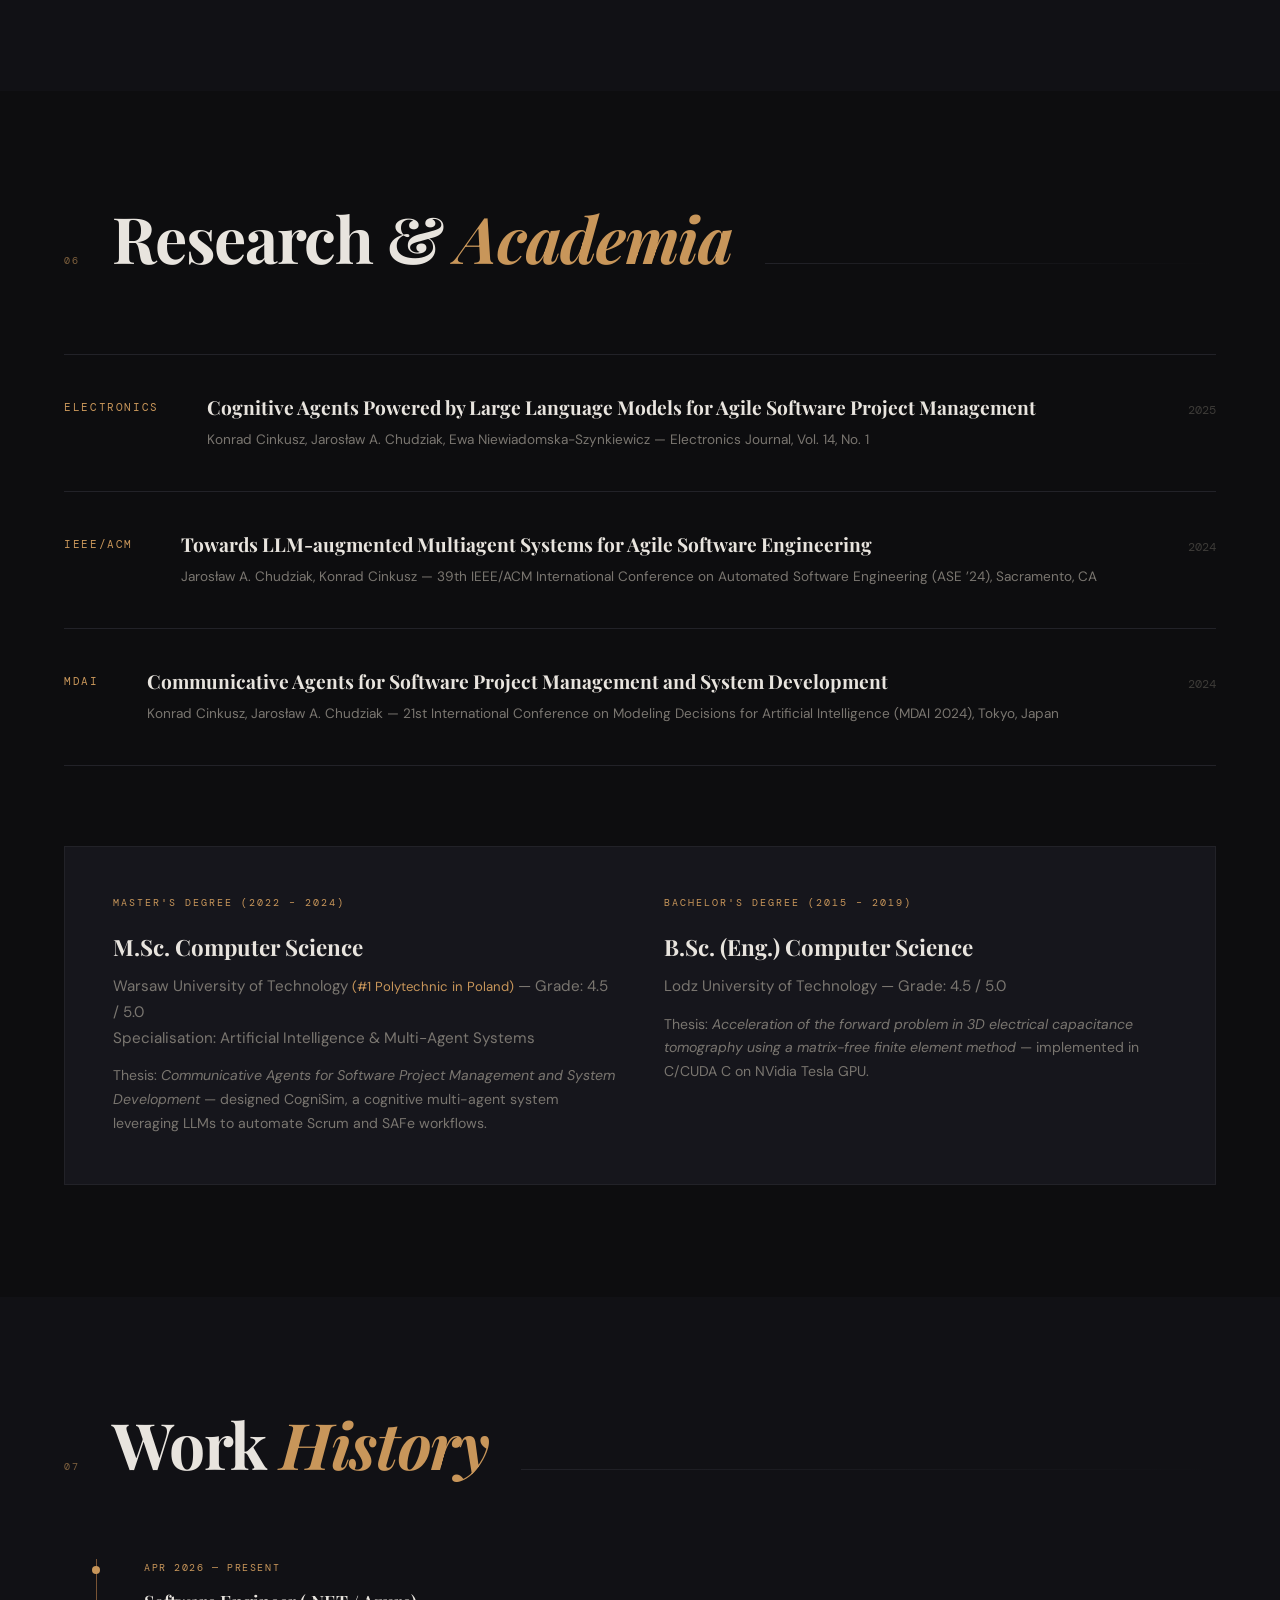
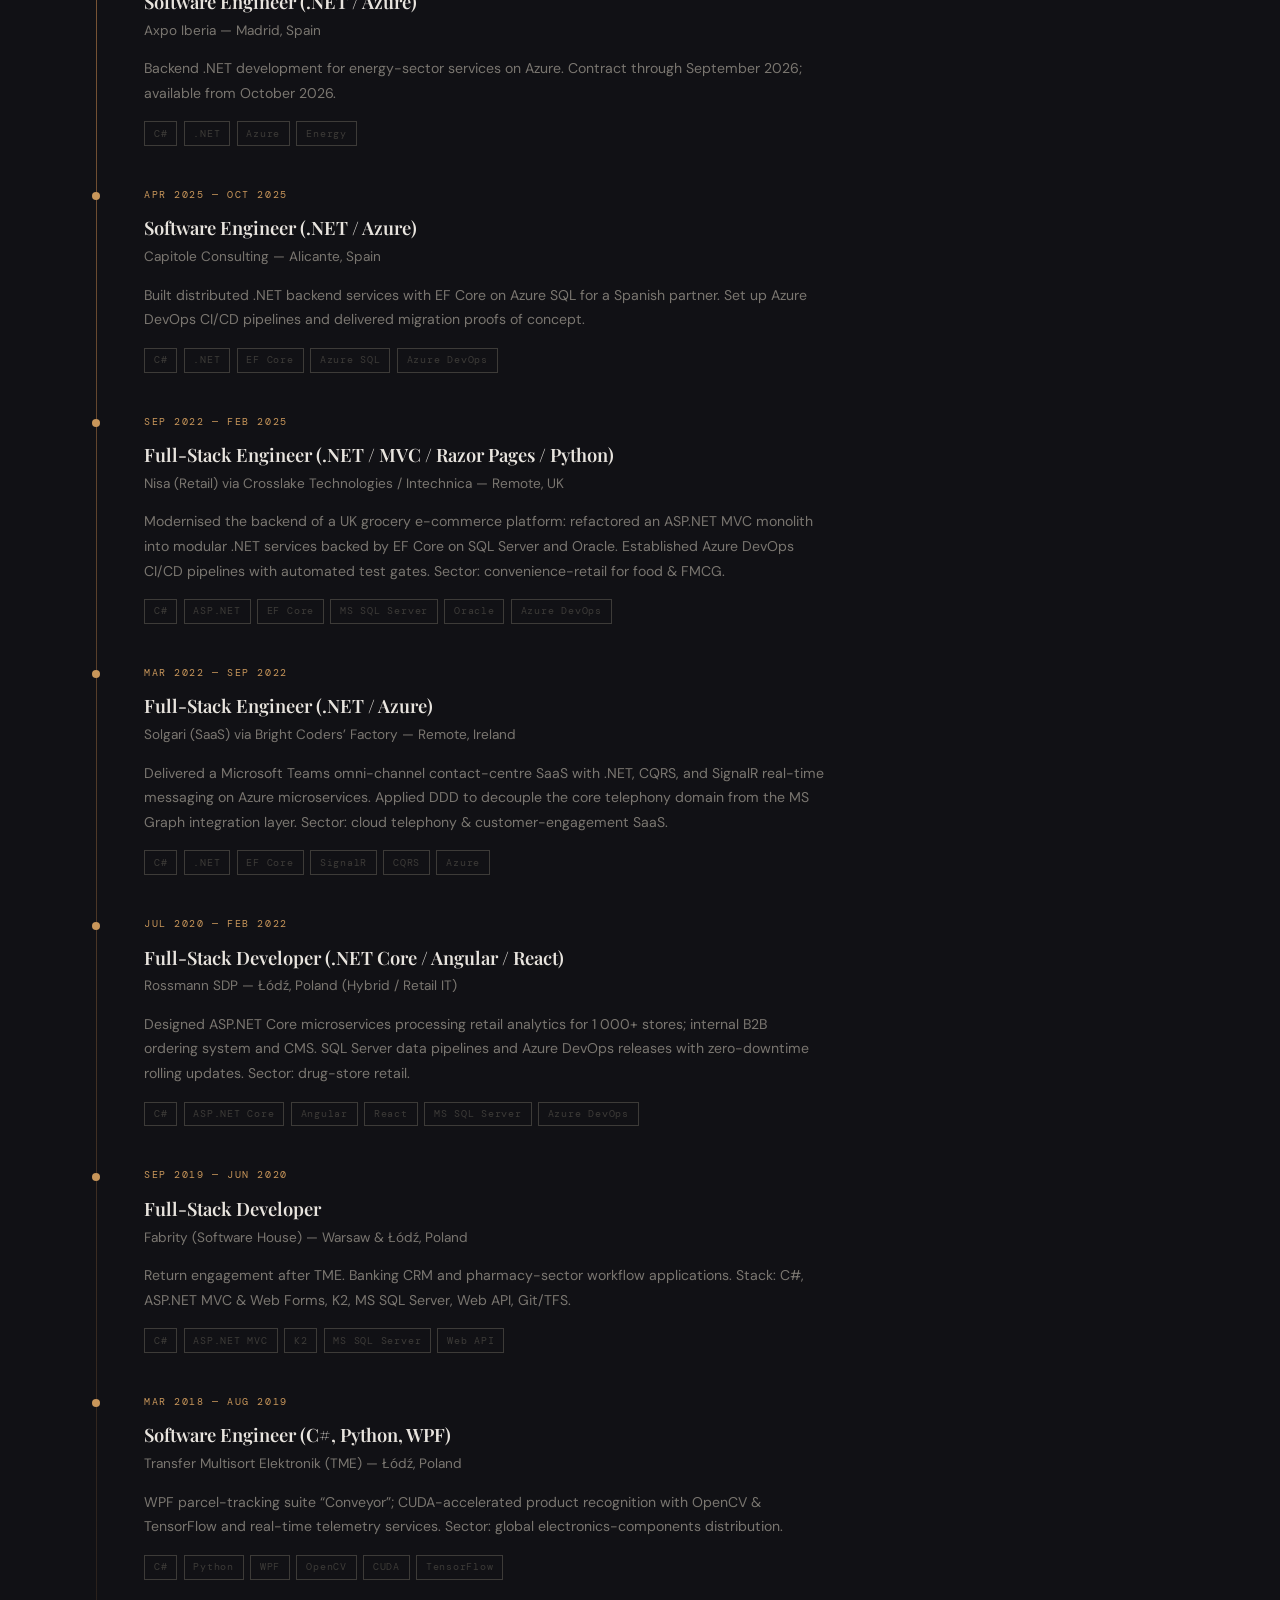
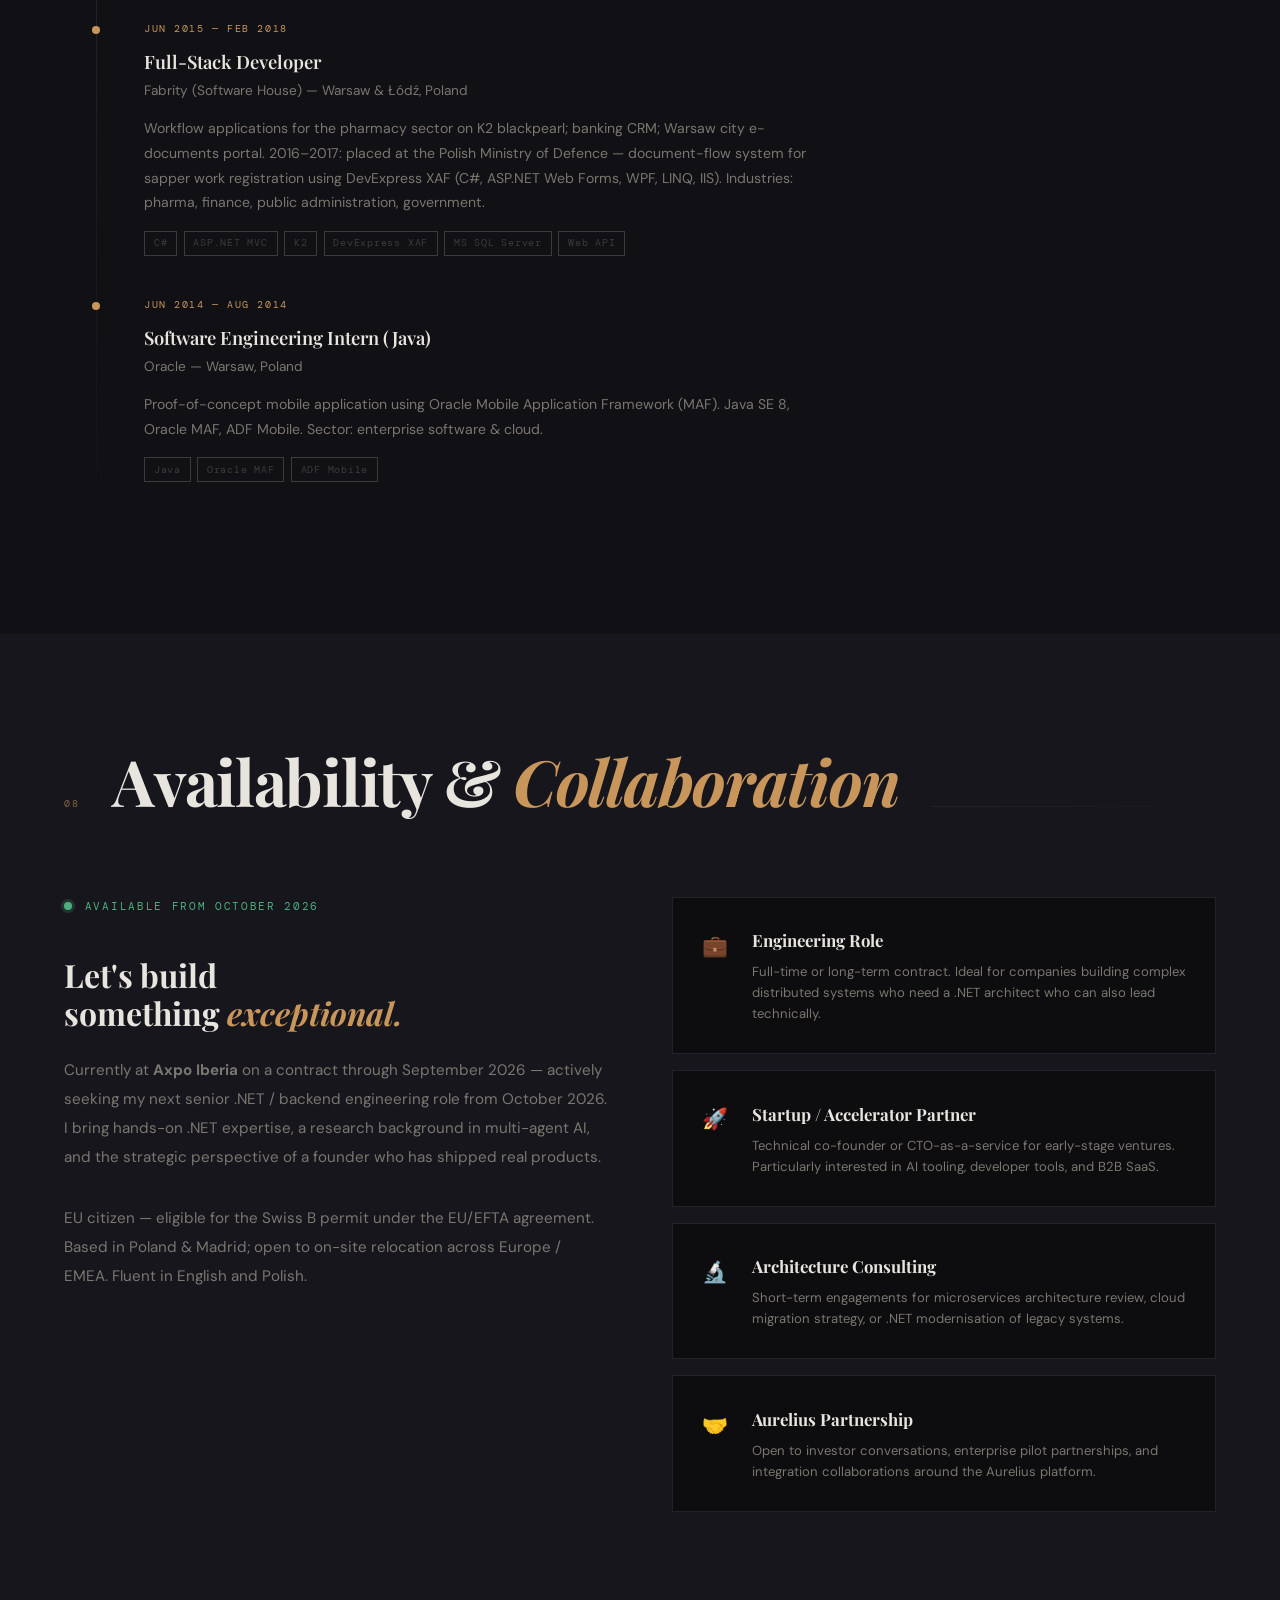
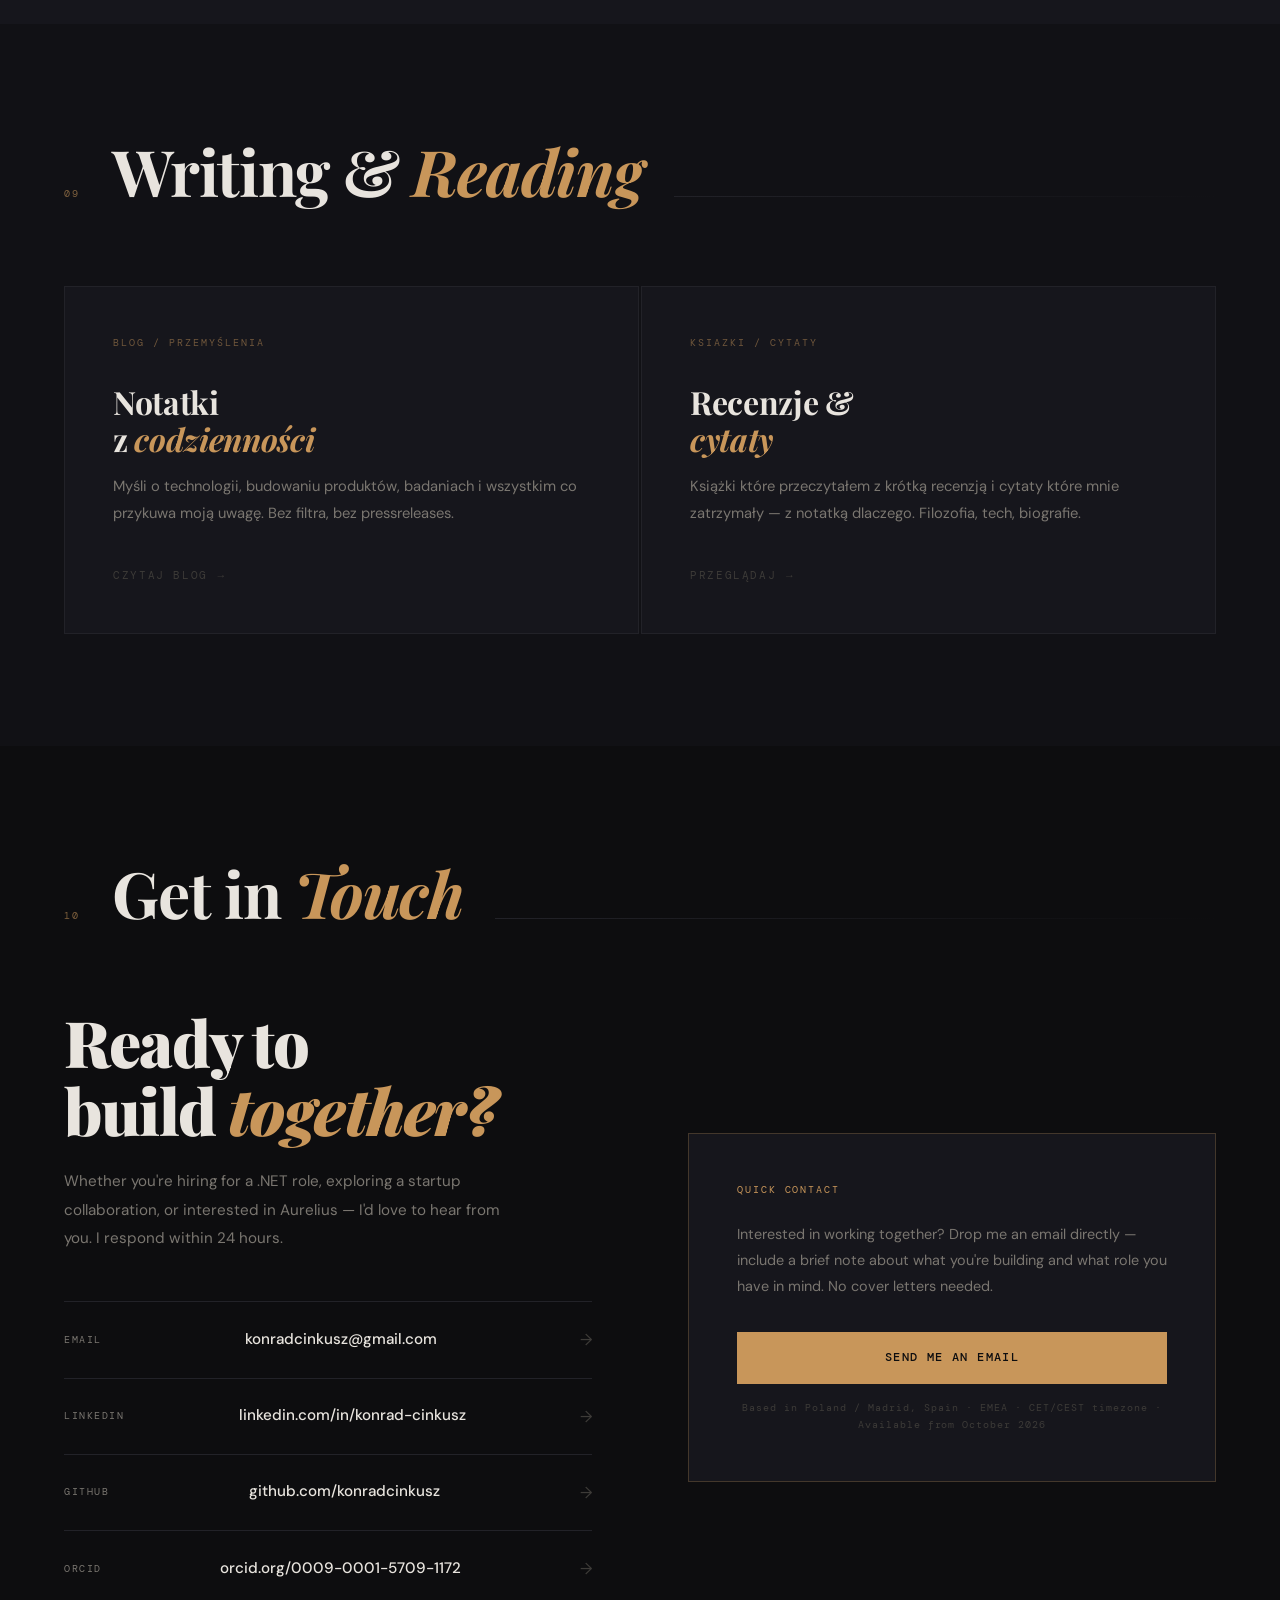
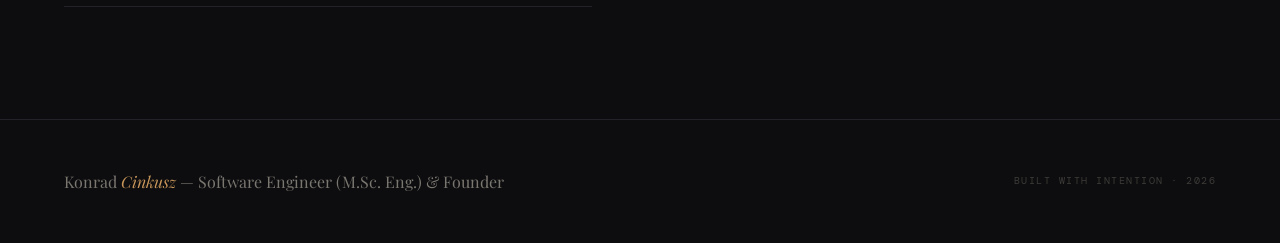
==== commit 0835cdf8: "Work History: drop Aurelius entry, fix Axpo and Capitole start months - Remove the "Founder & Lead D" ====
--- a/index.html
+++ b/index.html
@@ -1823,7 +1823,7 @@
 
     <div class="timeline-item">
       <div class="timeline-dot"></div>
-      <div class="timeline-date">2026 — Present</div>
+      <div class="timeline-date">Apr 2026 — Present</div>
       <div class="timeline-role">Software Engineer (.NET / Azure)</div>
       <div class="timeline-company">Axpo Iberia — Madrid, Spain</div>
       <p class="timeline-desc">
@@ -1840,28 +1840,7 @@
 
     <div class="timeline-item">
       <div class="timeline-dot"></div>
-      <div class="timeline-date">Feb 2025 — Present</div>
-      <div class="timeline-role">Founder &amp; Lead Developer</div>
-      <div class="timeline-company">Aurelius — AI Governance &amp; Automation Platform</div>
-      <p class="timeline-desc">
-        Founded an AI automation platform with prompt version control, a Multi-Agent
-        Simulation Whiteboard for visual workflow orchestration, and a community marketplace.
-        Built 3 frontend apps and 7 microservices from zero. MVP complete.
-        Cloud-native architecture on .NET Aspire + Azure.
-      </p>
-      <div class="timeline-tags">
-        <span class="tl-tag">Next.js</span>
-        <span class="tl-tag">React</span>
-        <span class="tl-tag">.NET Aspire</span>
-        <span class="tl-tag">Liveblocks</span>
-        <span class="tl-tag">Azure</span>
-        <span class="tl-tag">Terraform</span>
-      </div>
-    </div>
-
-    <div class="timeline-item">
-      <div class="timeline-dot"></div>
-      <div class="timeline-date">Mar 2025 — Oct 2025</div>
+      <div class="timeline-date">Apr 2025 — Oct 2025</div>
       <div class="timeline-role">Software Engineer (.NET / Azure)</div>
       <div class="timeline-company">Capitole Consulting — Alicante, Spain</div>
       <p class="timeline-desc">
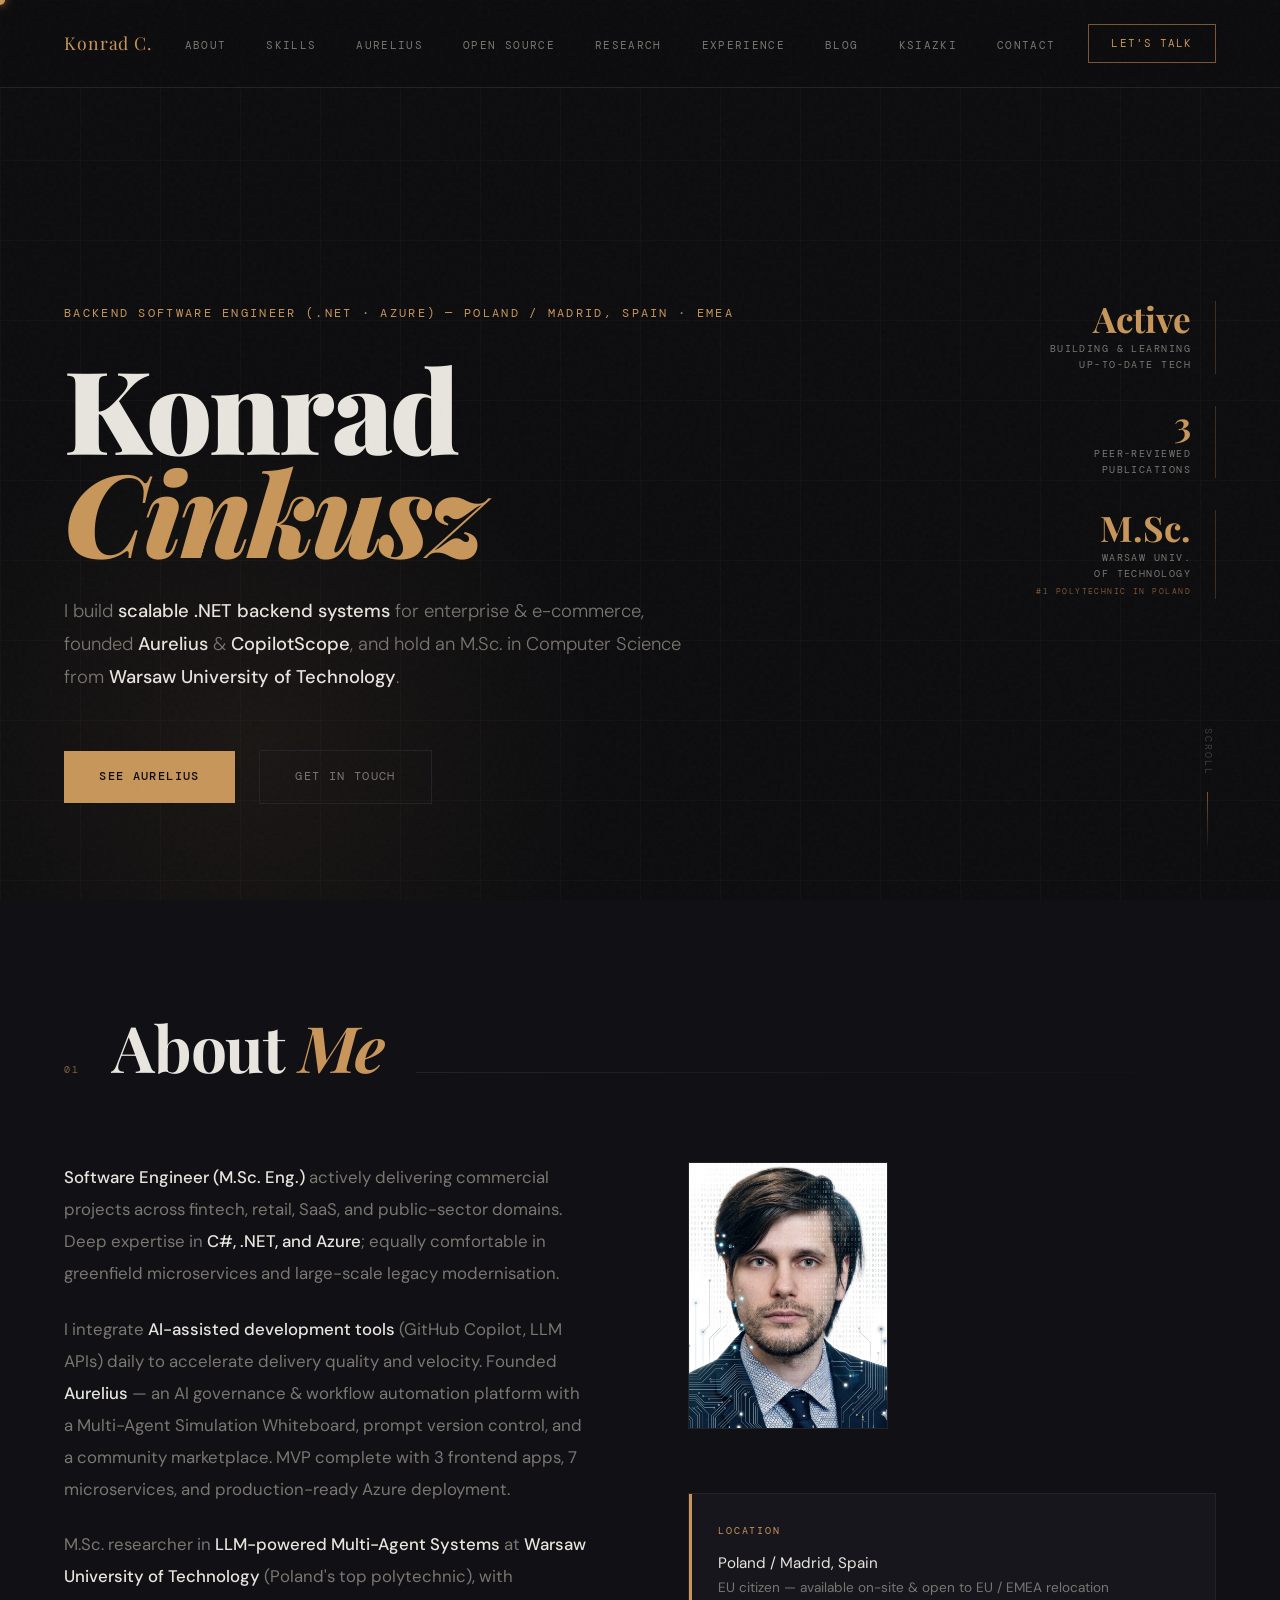
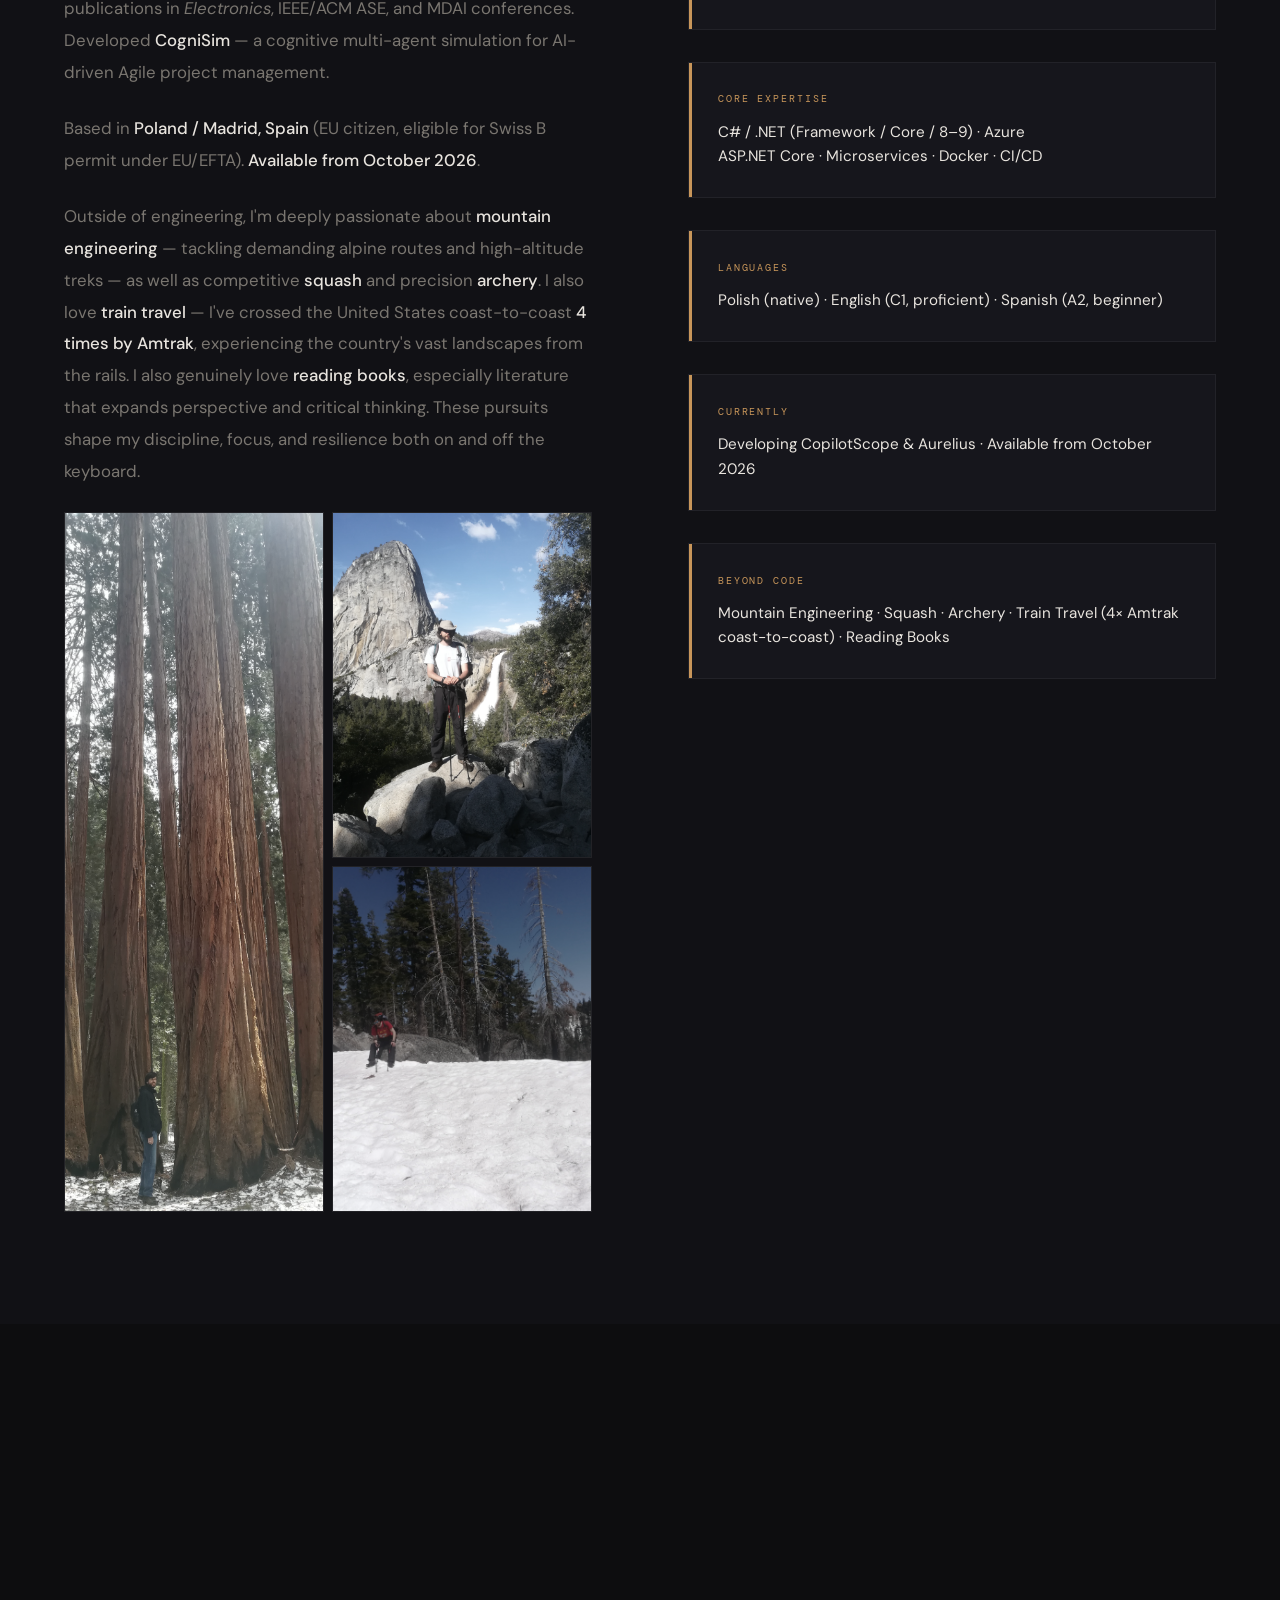
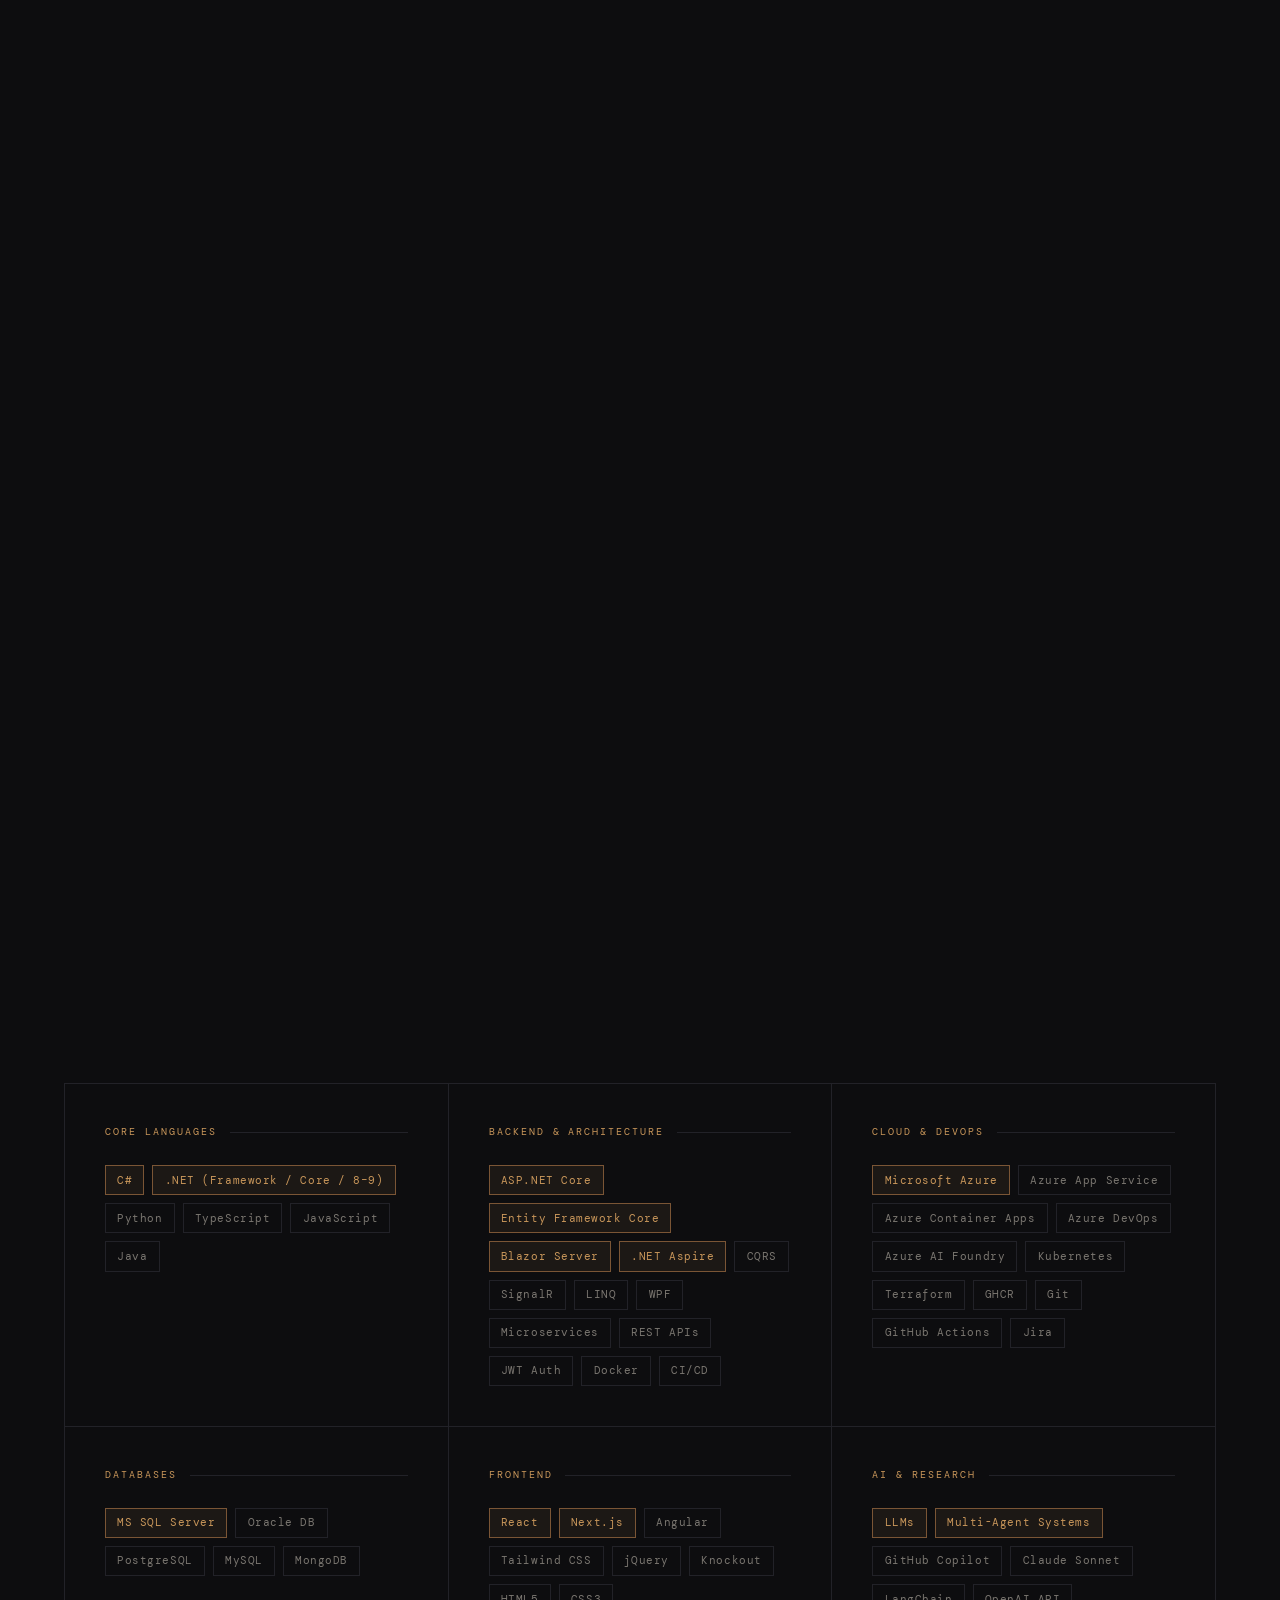
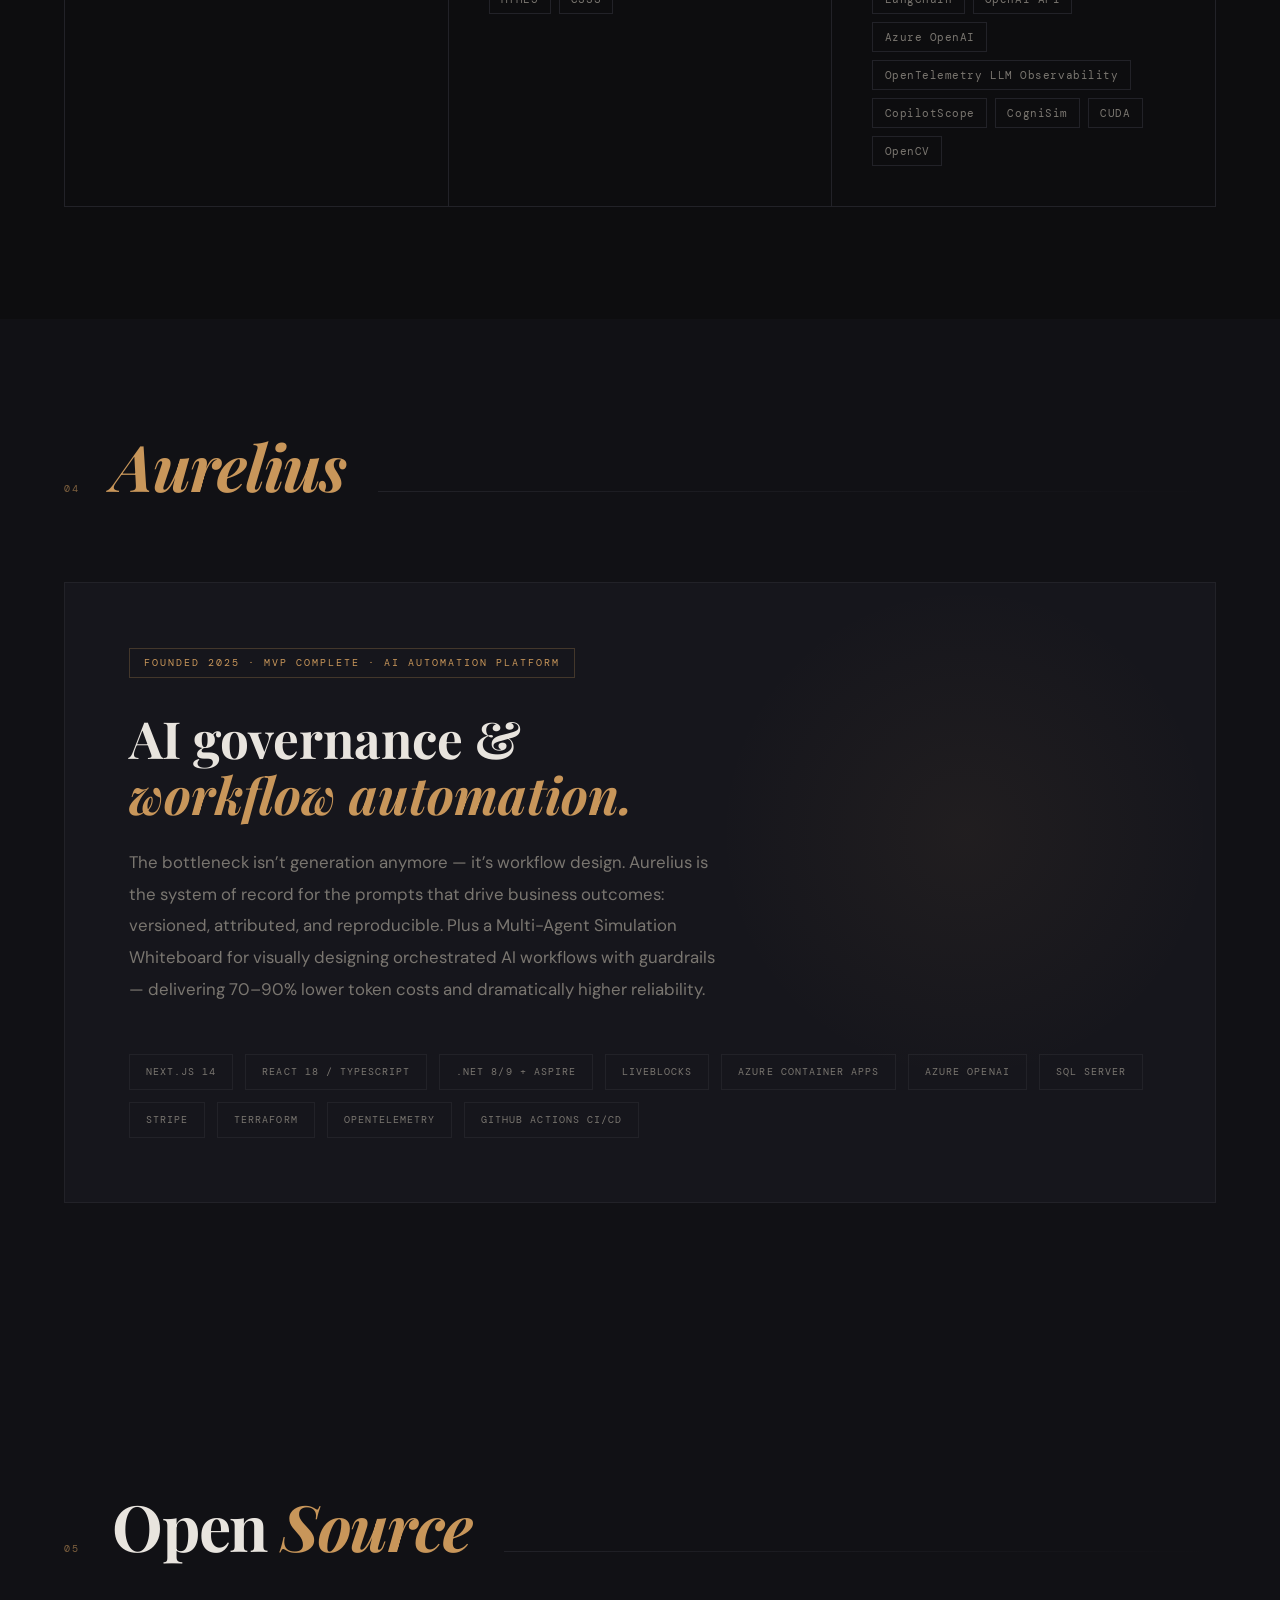
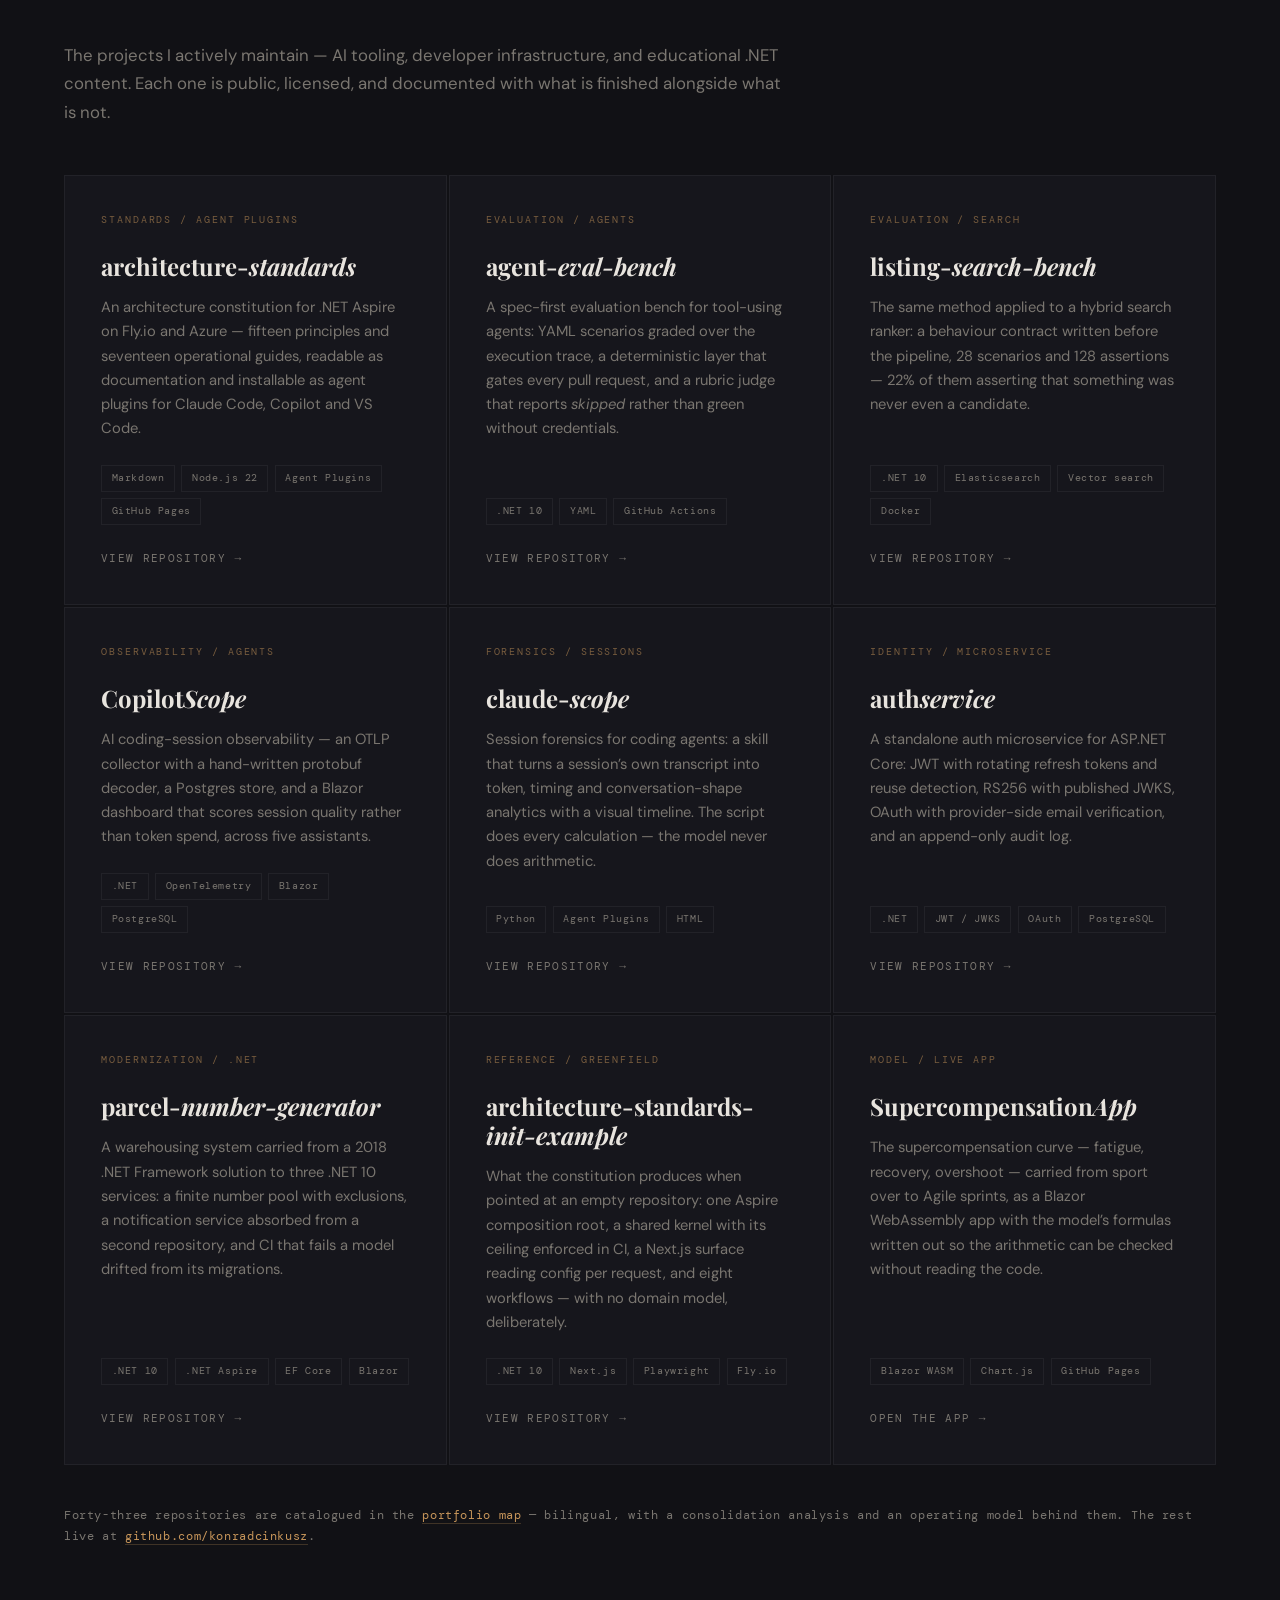
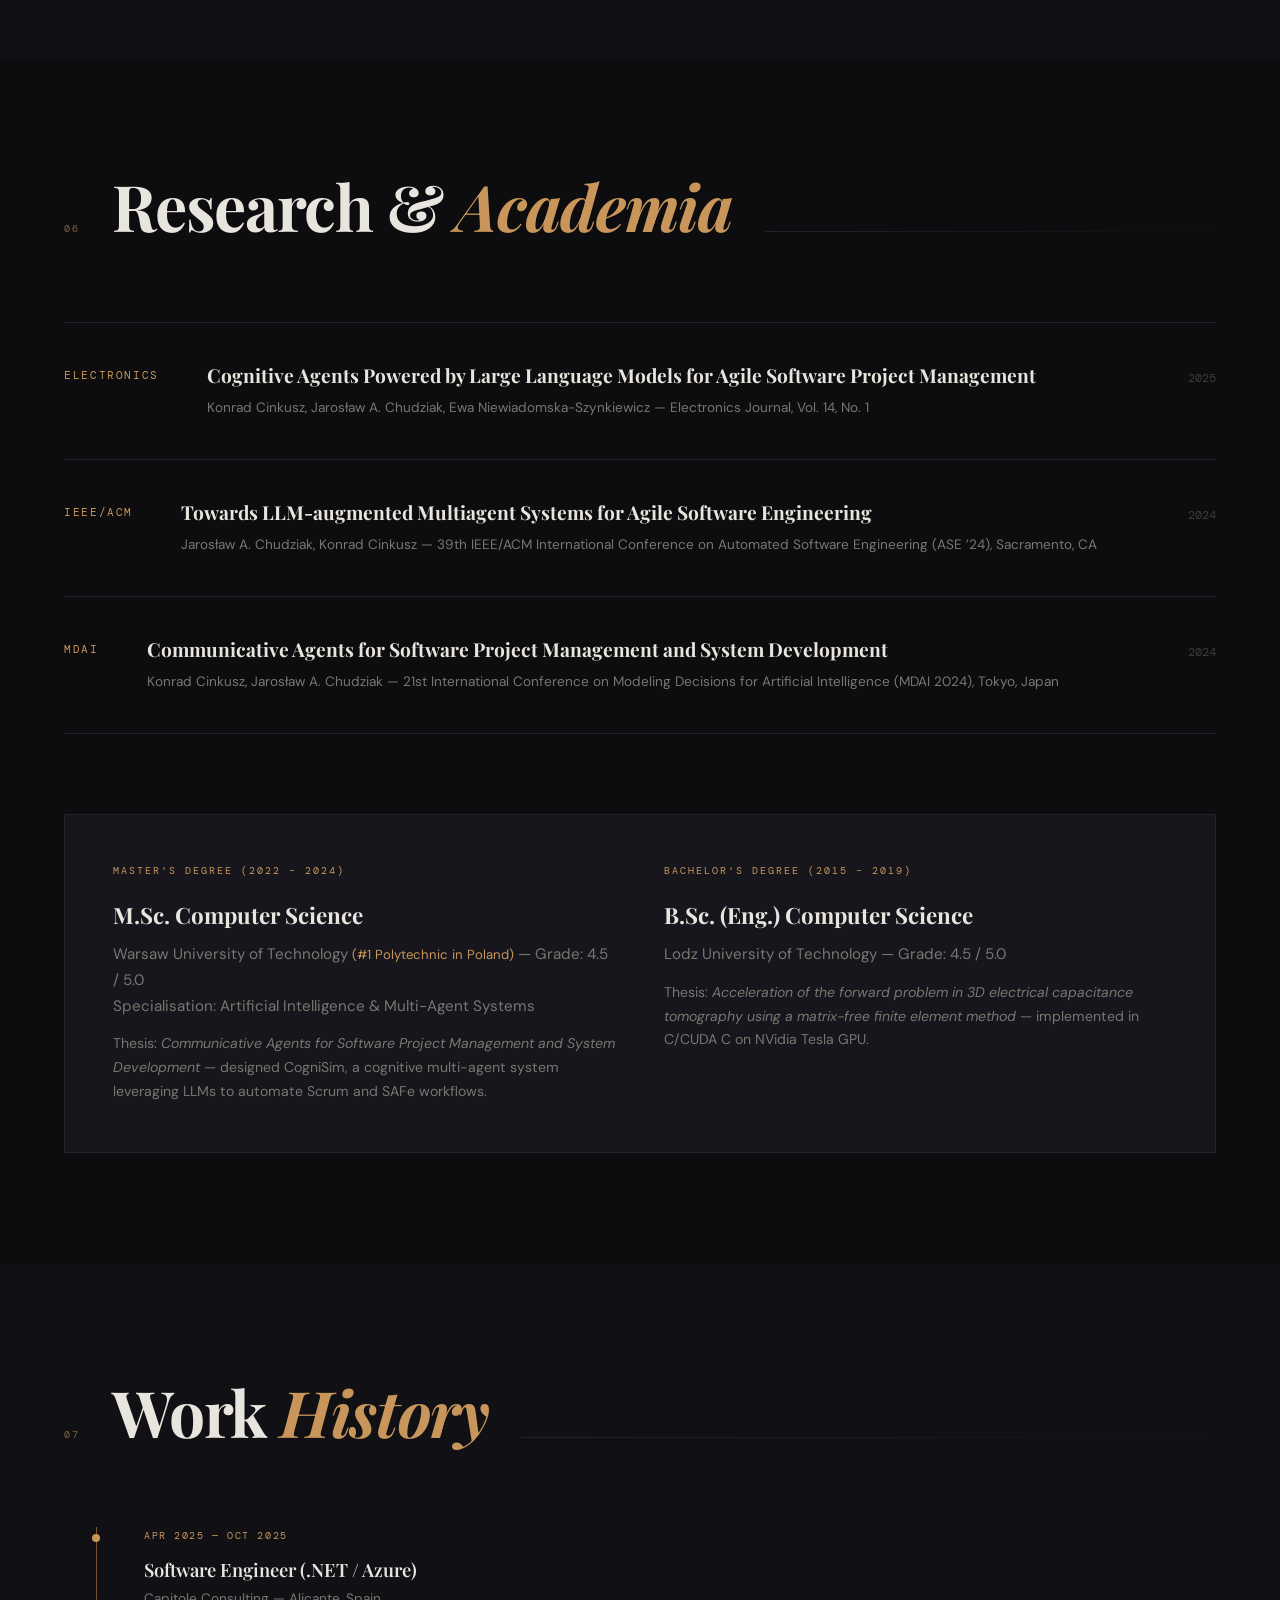
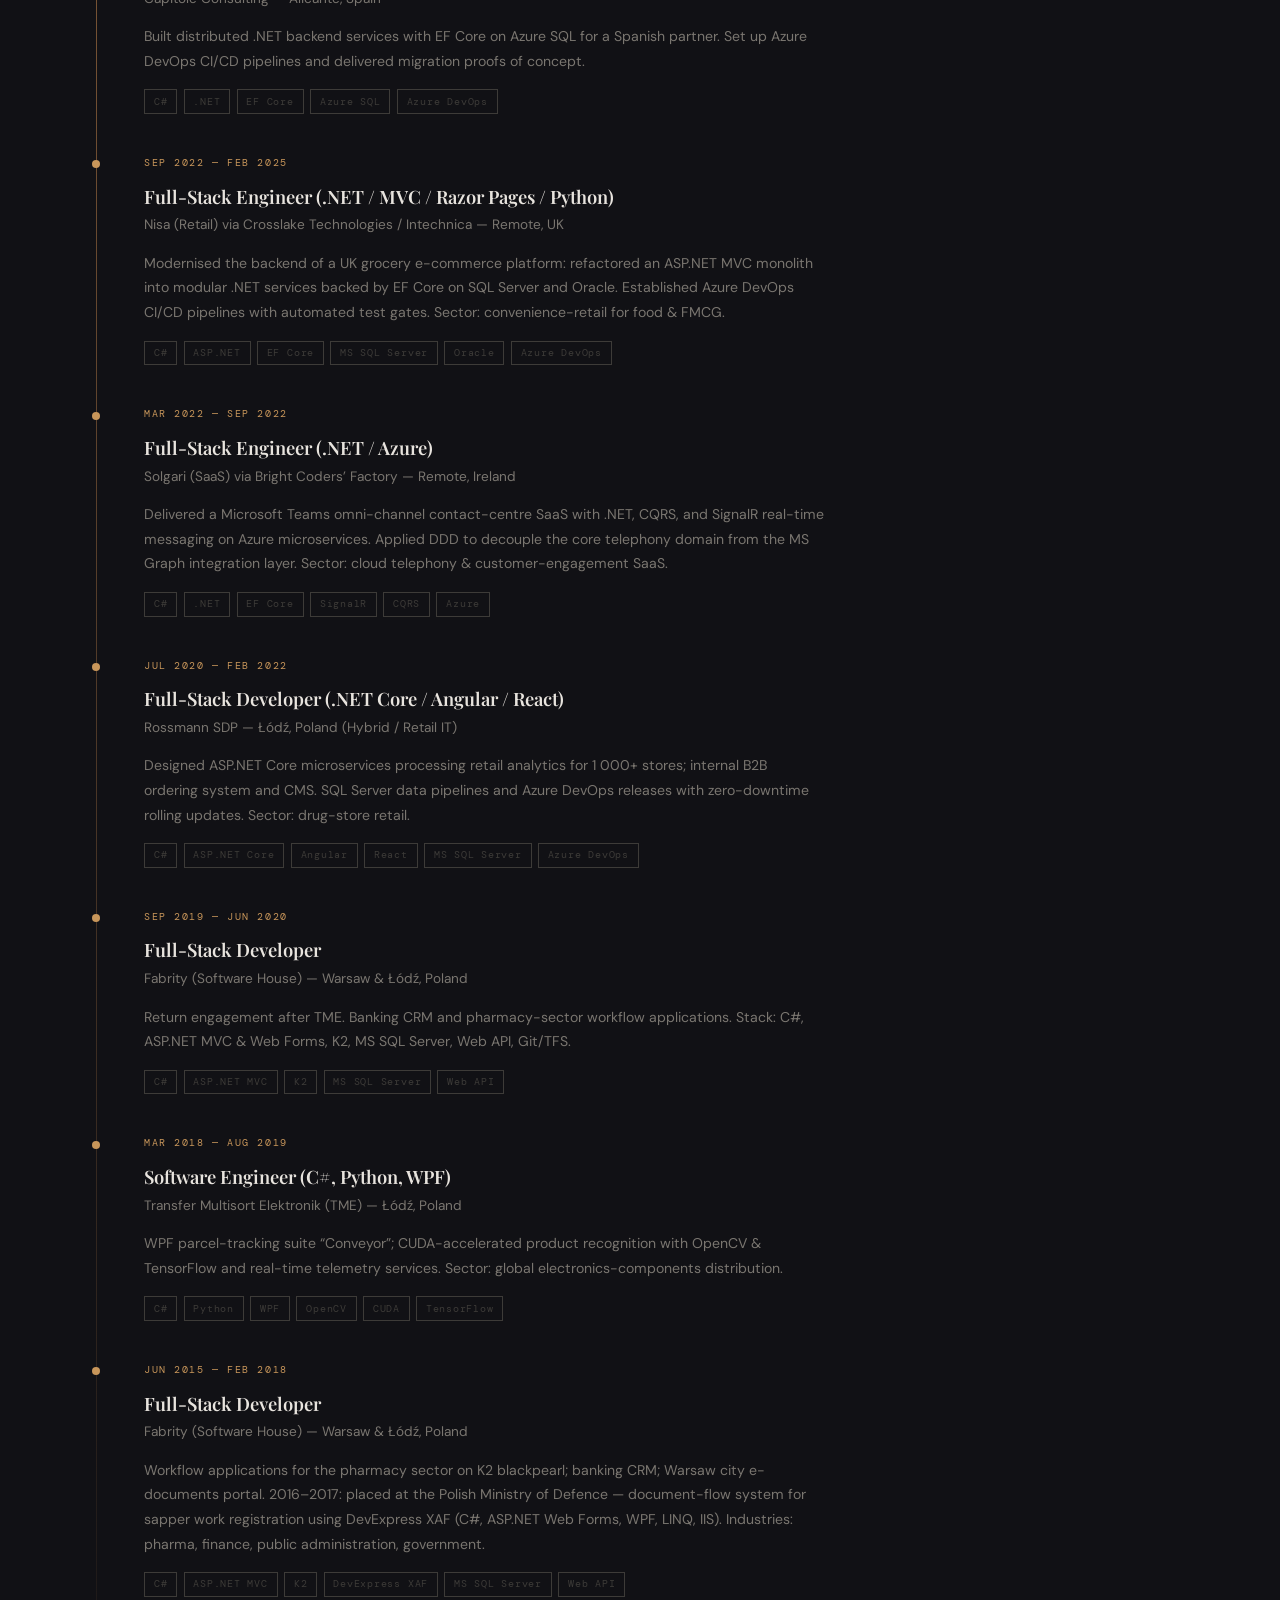
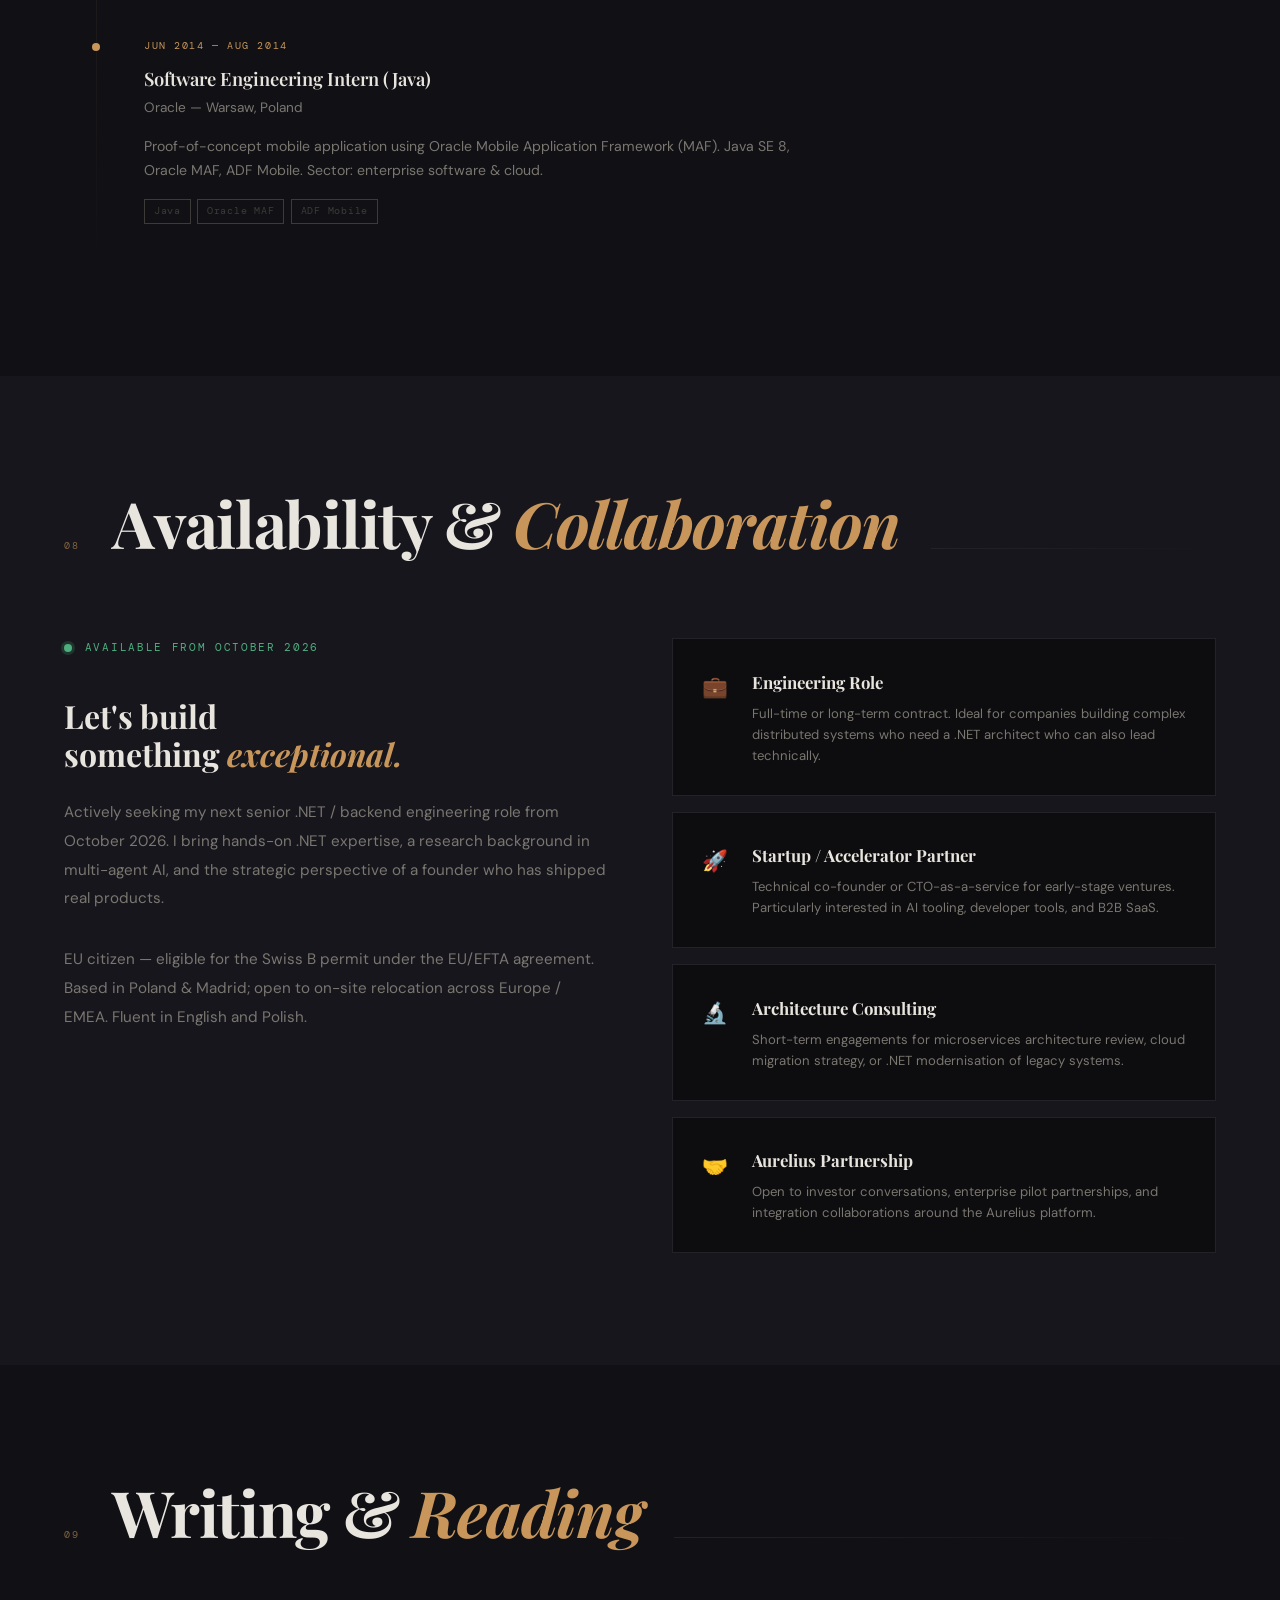
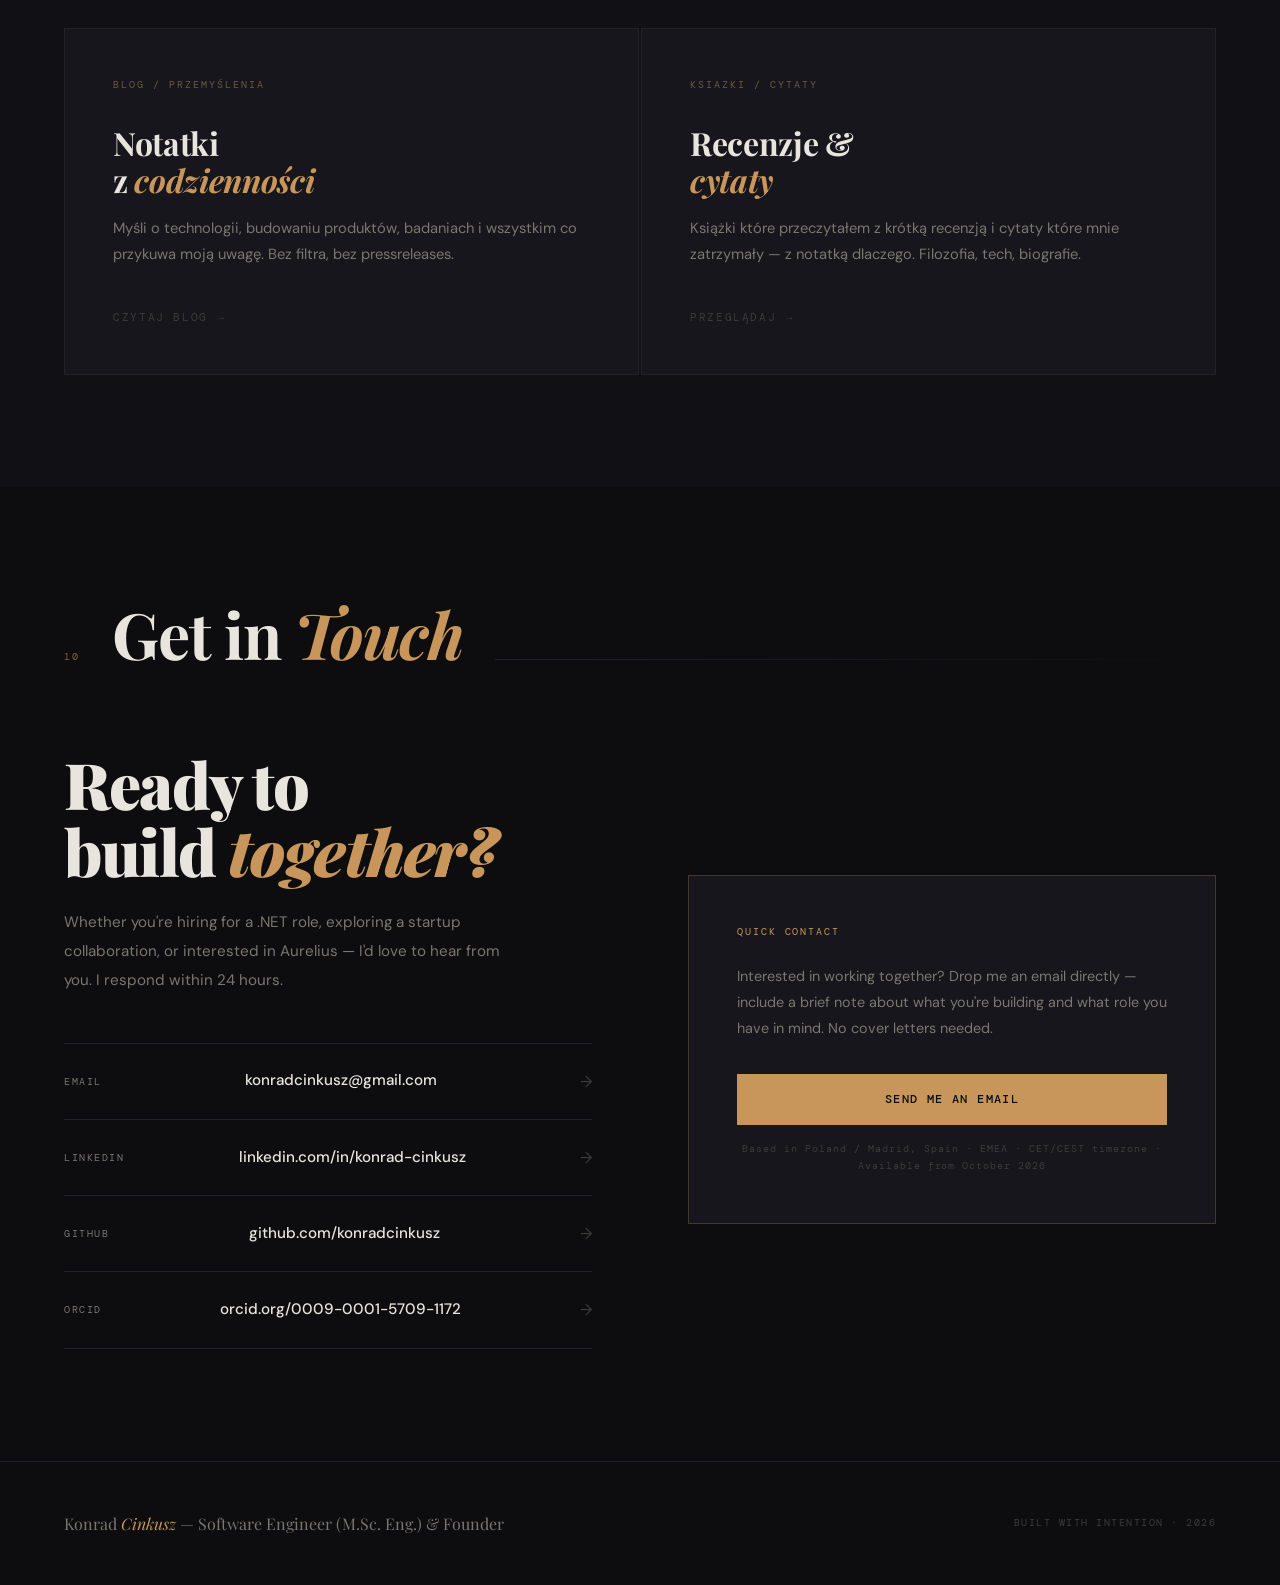
==== commit 764e9953: "Remove every mention of Axpo from the portfolio - Drop the Axpo Iberia entry from Work History (supe" ====
--- a/index.html
+++ b/index.html
@@ -1364,8 +1364,7 @@
       </p>
       <p>
         Based in <strong>Poland / Madrid, Spain</strong> (EU citizen, eligible for Swiss B permit under EU/EFTA).
-        Currently at <strong>Axpo Iberia</strong> — contract through September 2026;
-        <strong>available from October 2026</strong>.
+        <strong>Available from October 2026</strong>.
       </p>
       <p>
         Outside of engineering, I'm deeply passionate about <strong>mountain engineering</strong> — tackling
@@ -1400,7 +1399,7 @@
       </div>
       <div class="info-block">
         <div class="info-label">Currently</div>
-        <div class="info-value">Software Engineer at Axpo Iberia · Developing CopilotScope &amp; Aurelius · Available from October 2026</div>
+        <div class="info-value">Developing CopilotScope &amp; Aurelius · Available from October 2026</div>
       </div>
       <div class="info-block">
         <div class="info-label">Beyond Code</div>
@@ -1823,23 +1822,6 @@
 
     <div class="timeline-item">
       <div class="timeline-dot"></div>
-      <div class="timeline-date">Apr 2026 — Present</div>
-      <div class="timeline-role">Software Engineer (.NET / Azure)</div>
-      <div class="timeline-company">Axpo Iberia — Madrid, Spain</div>
-      <p class="timeline-desc">
-        Backend .NET development for energy-sector services on Azure.
-        Contract through September 2026; available from October 2026.
-      </p>
-      <div class="timeline-tags">
-        <span class="tl-tag">C#</span>
-        <span class="tl-tag">.NET</span>
-        <span class="tl-tag">Azure</span>
-        <span class="tl-tag">Energy</span>
-      </div>
-    </div>
-
-    <div class="timeline-item">
-      <div class="timeline-dot"></div>
       <div class="timeline-date">Apr 2025 — Oct 2025</div>
       <div class="timeline-role">Software Engineer (.NET / Azure)</div>
       <div class="timeline-company">Capitole Consulting — Alicante, Spain</div>
@@ -2014,8 +1996,7 @@
       </div>
       <h3 class="avail-heading">Let's build<br>something <em>exceptional.</em></h3>
       <p class="avail-text">
-        Currently at <strong>Axpo Iberia</strong> on a contract through September 2026 —
-        actively seeking my next senior .NET / backend engineering role from October 2026.
+        Actively seeking my next senior .NET / backend engineering role from October 2026.
         I bring hands-on .NET expertise, a research background in multi-agent AI, and the
         strategic perspective of a founder who has shipped real products.
       </p>
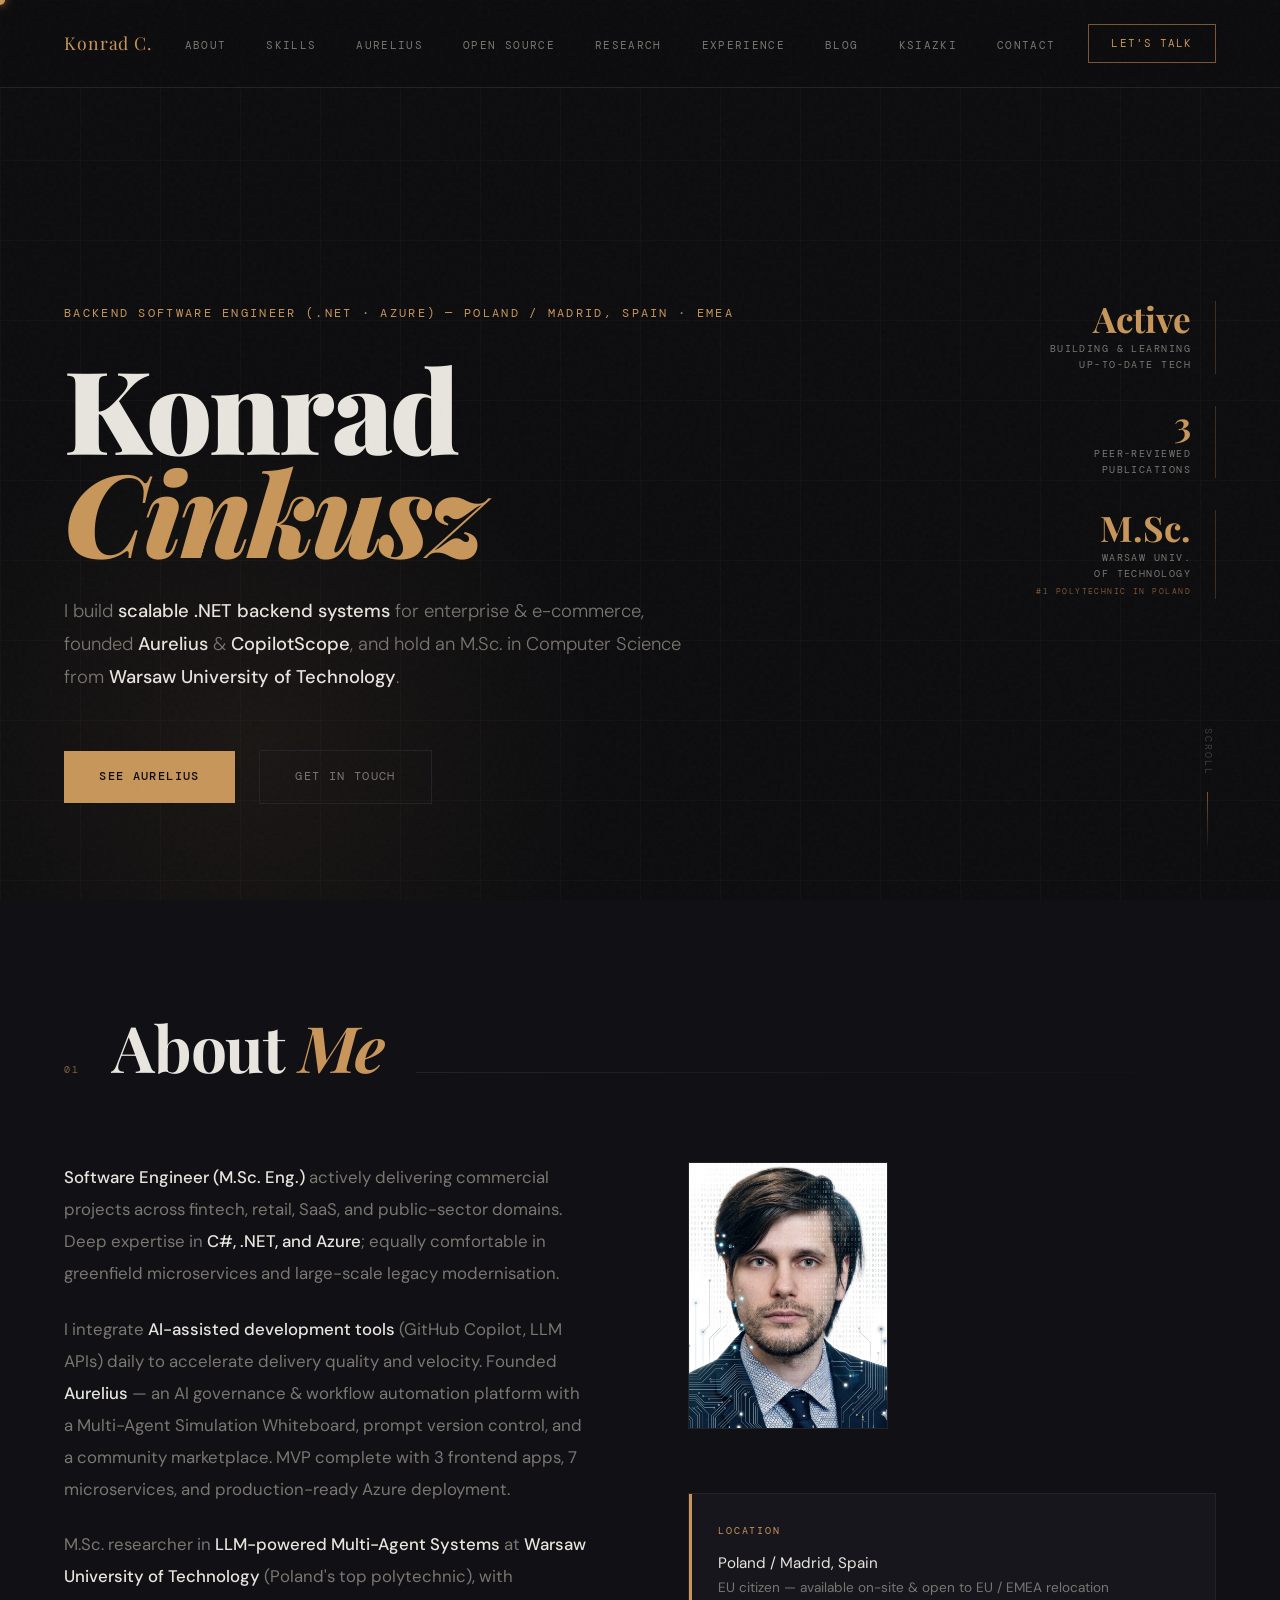
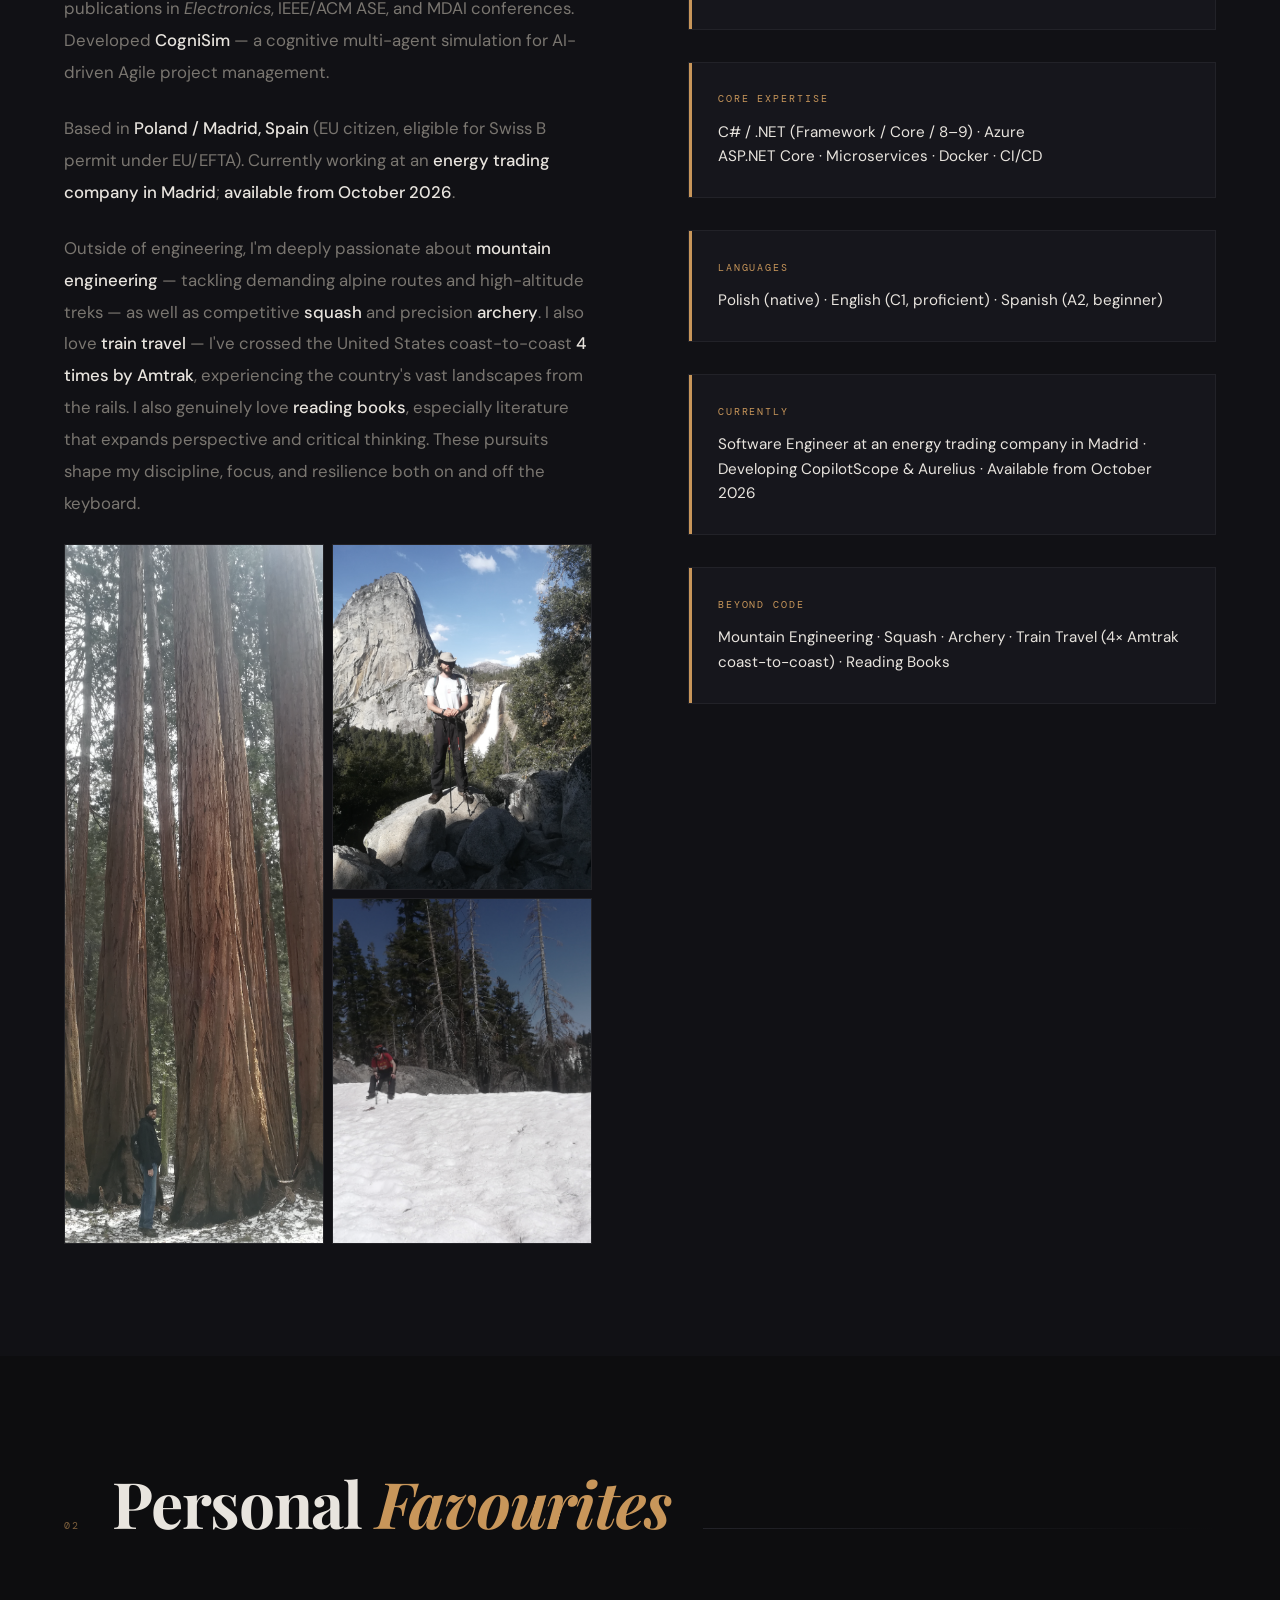
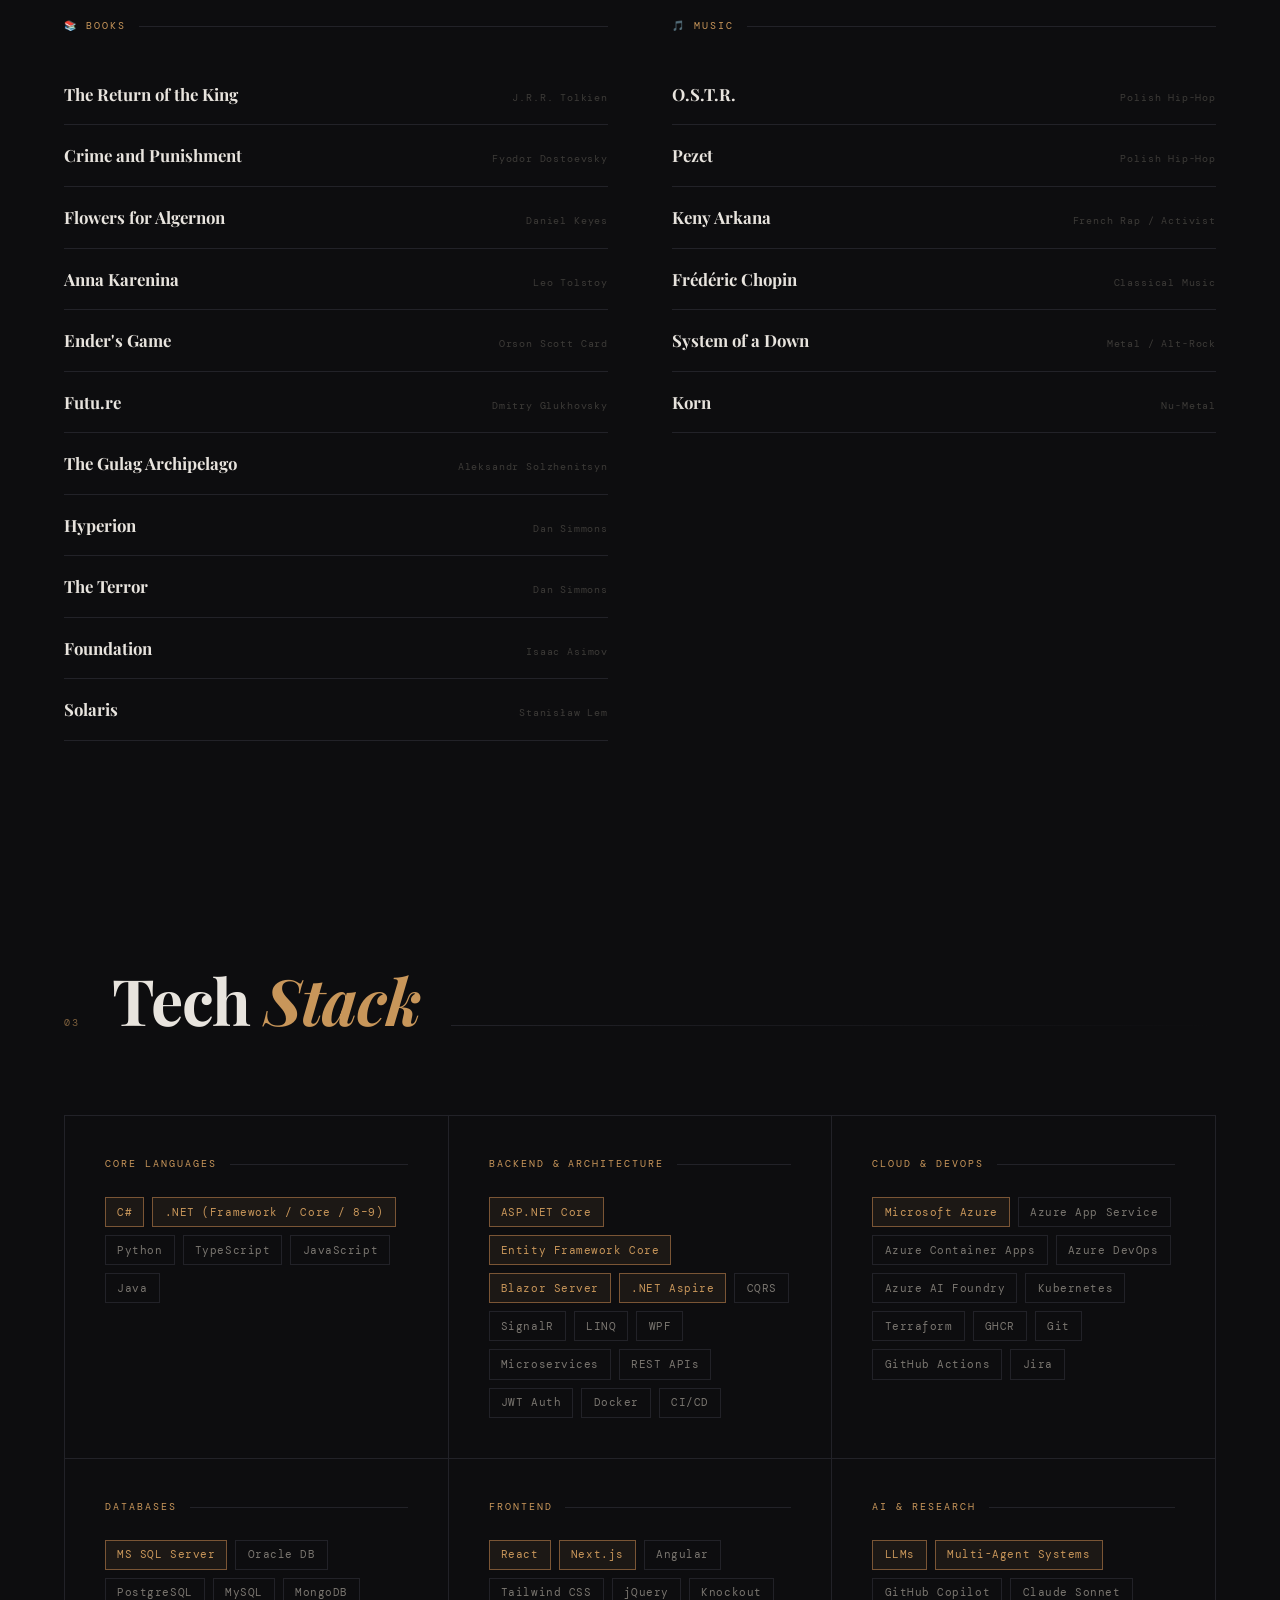
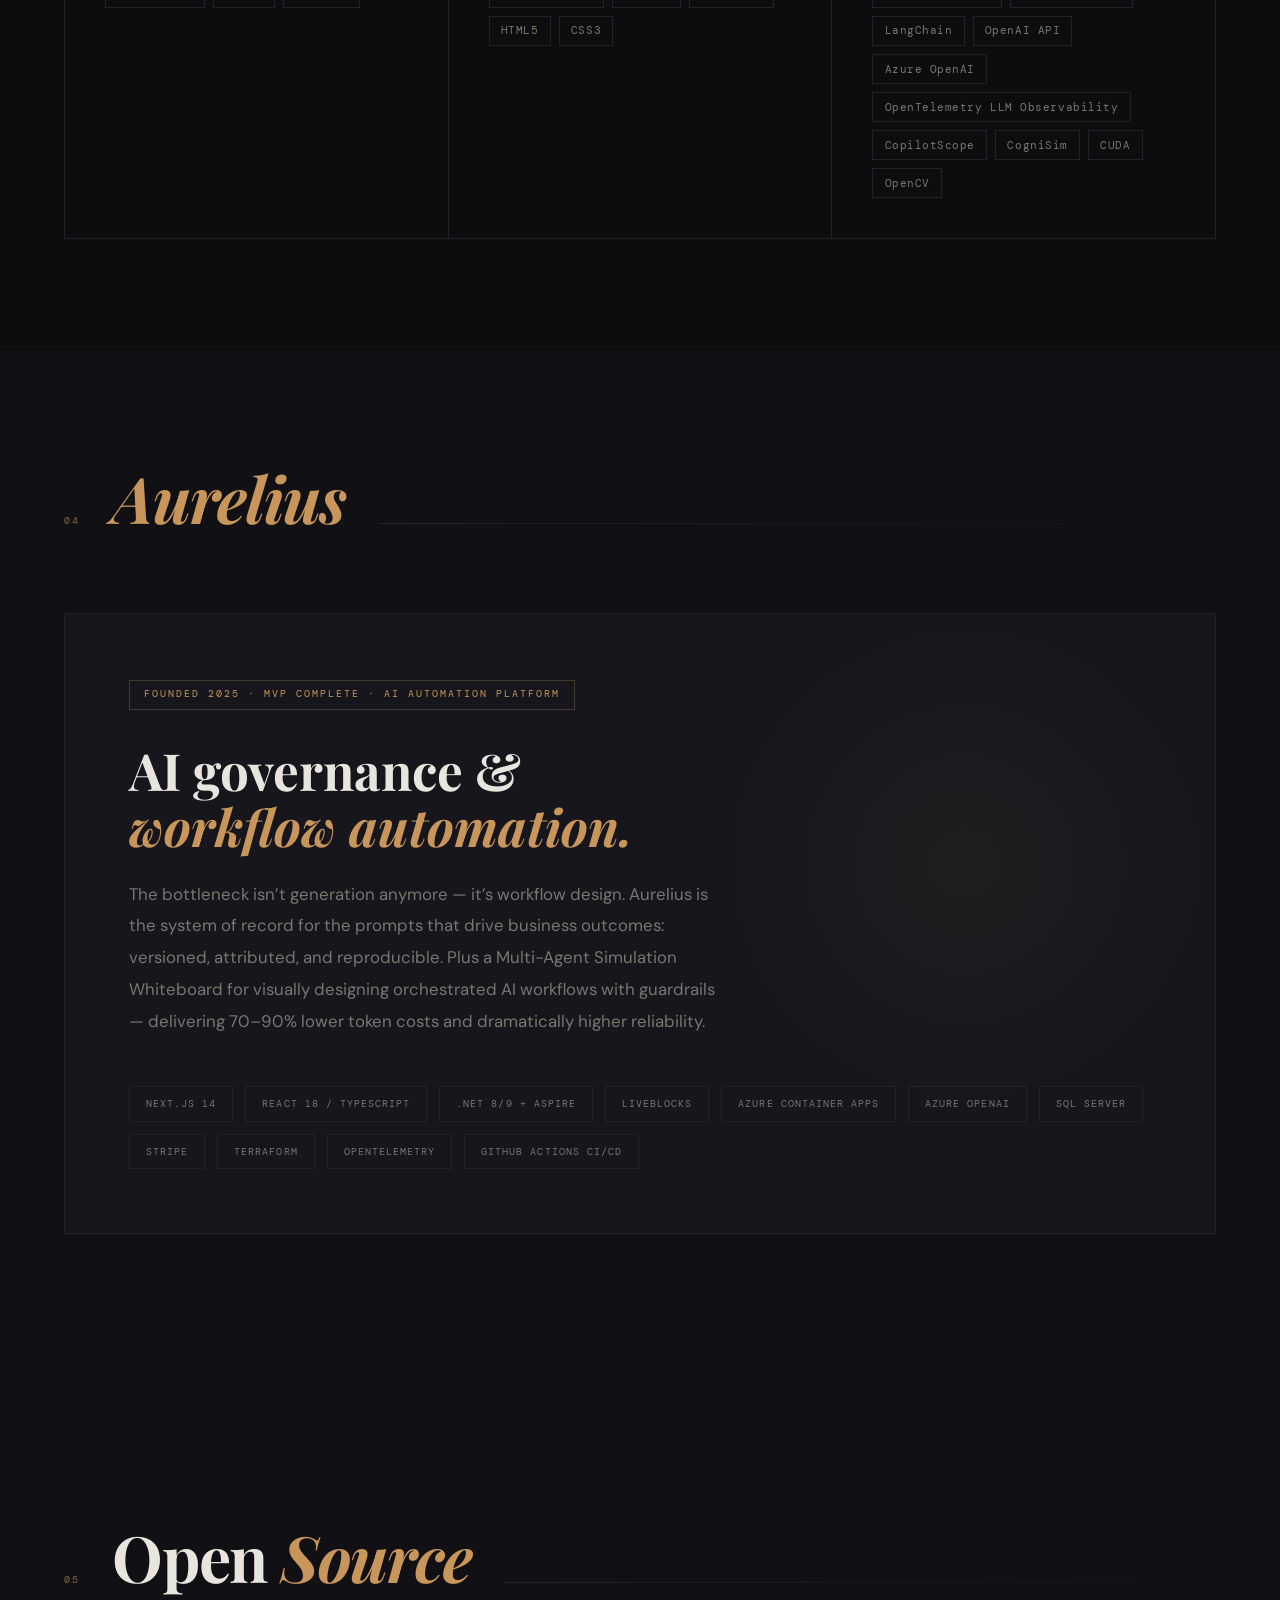
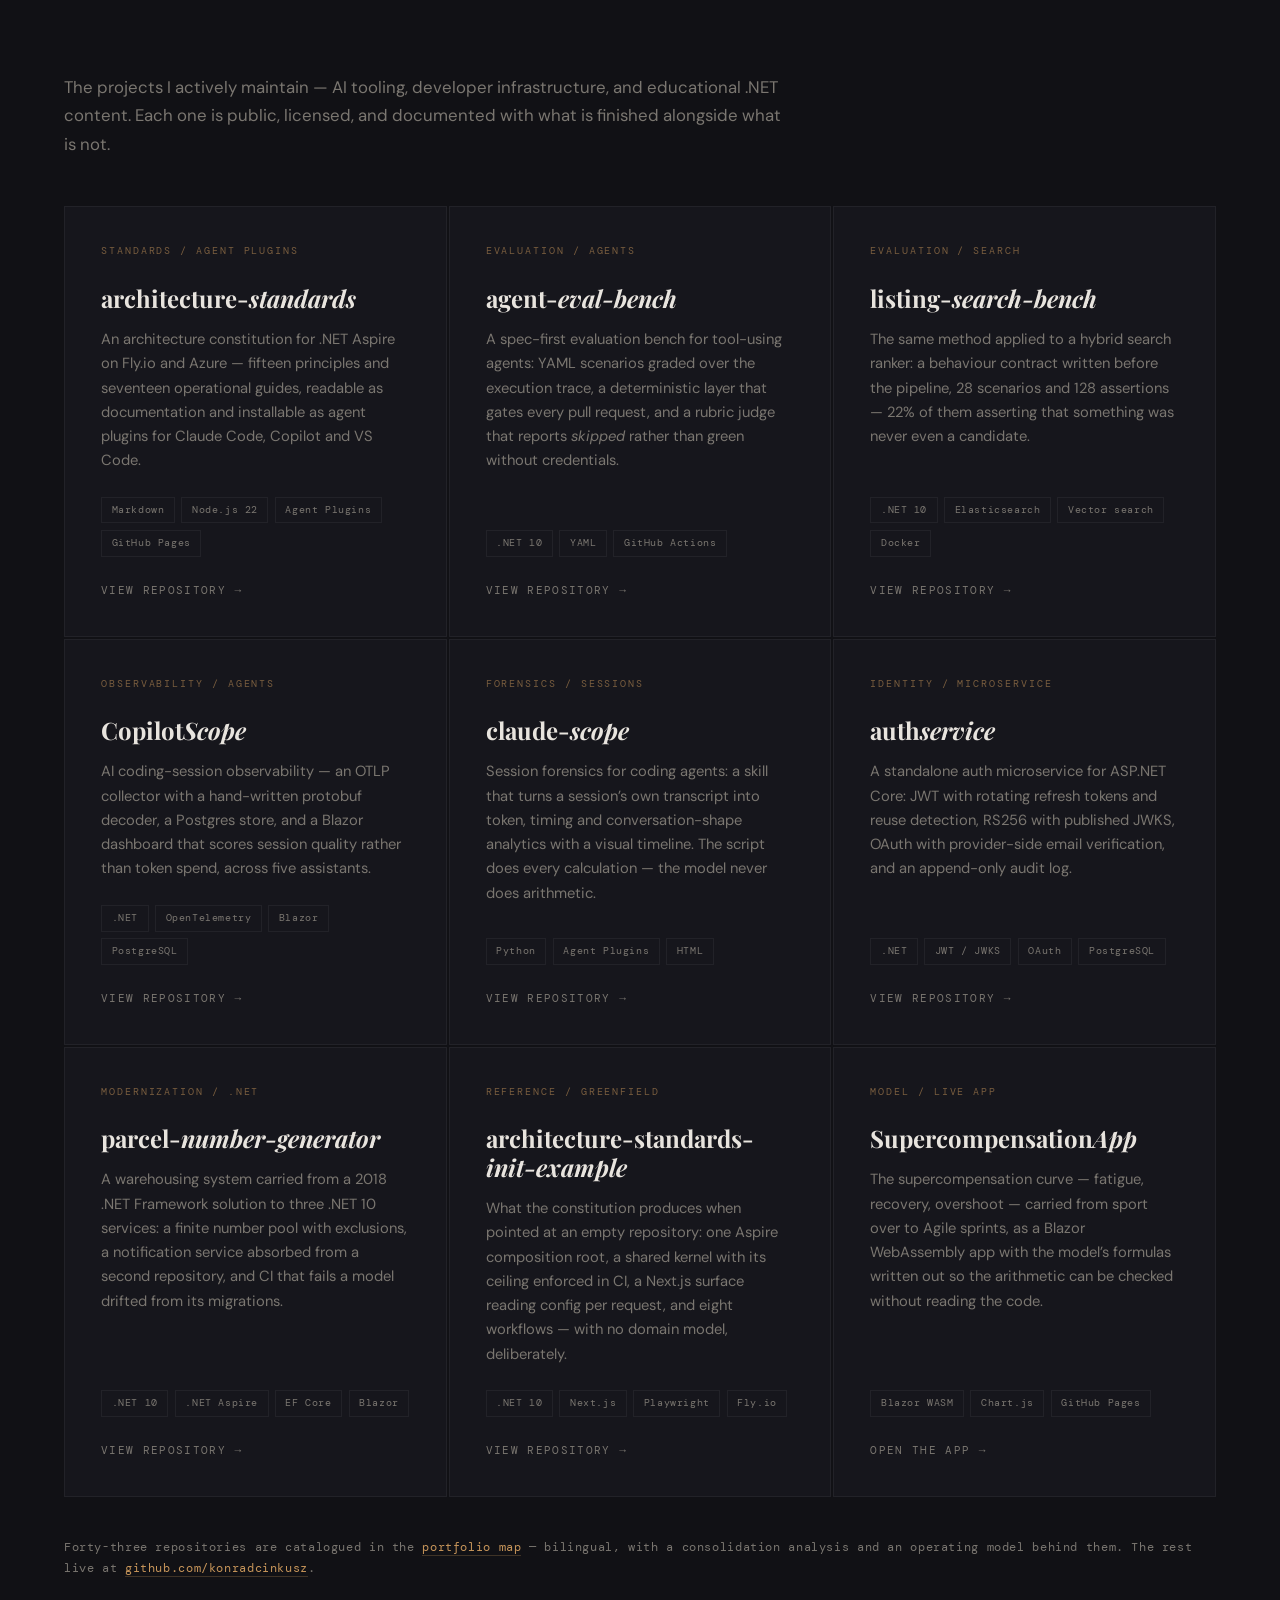
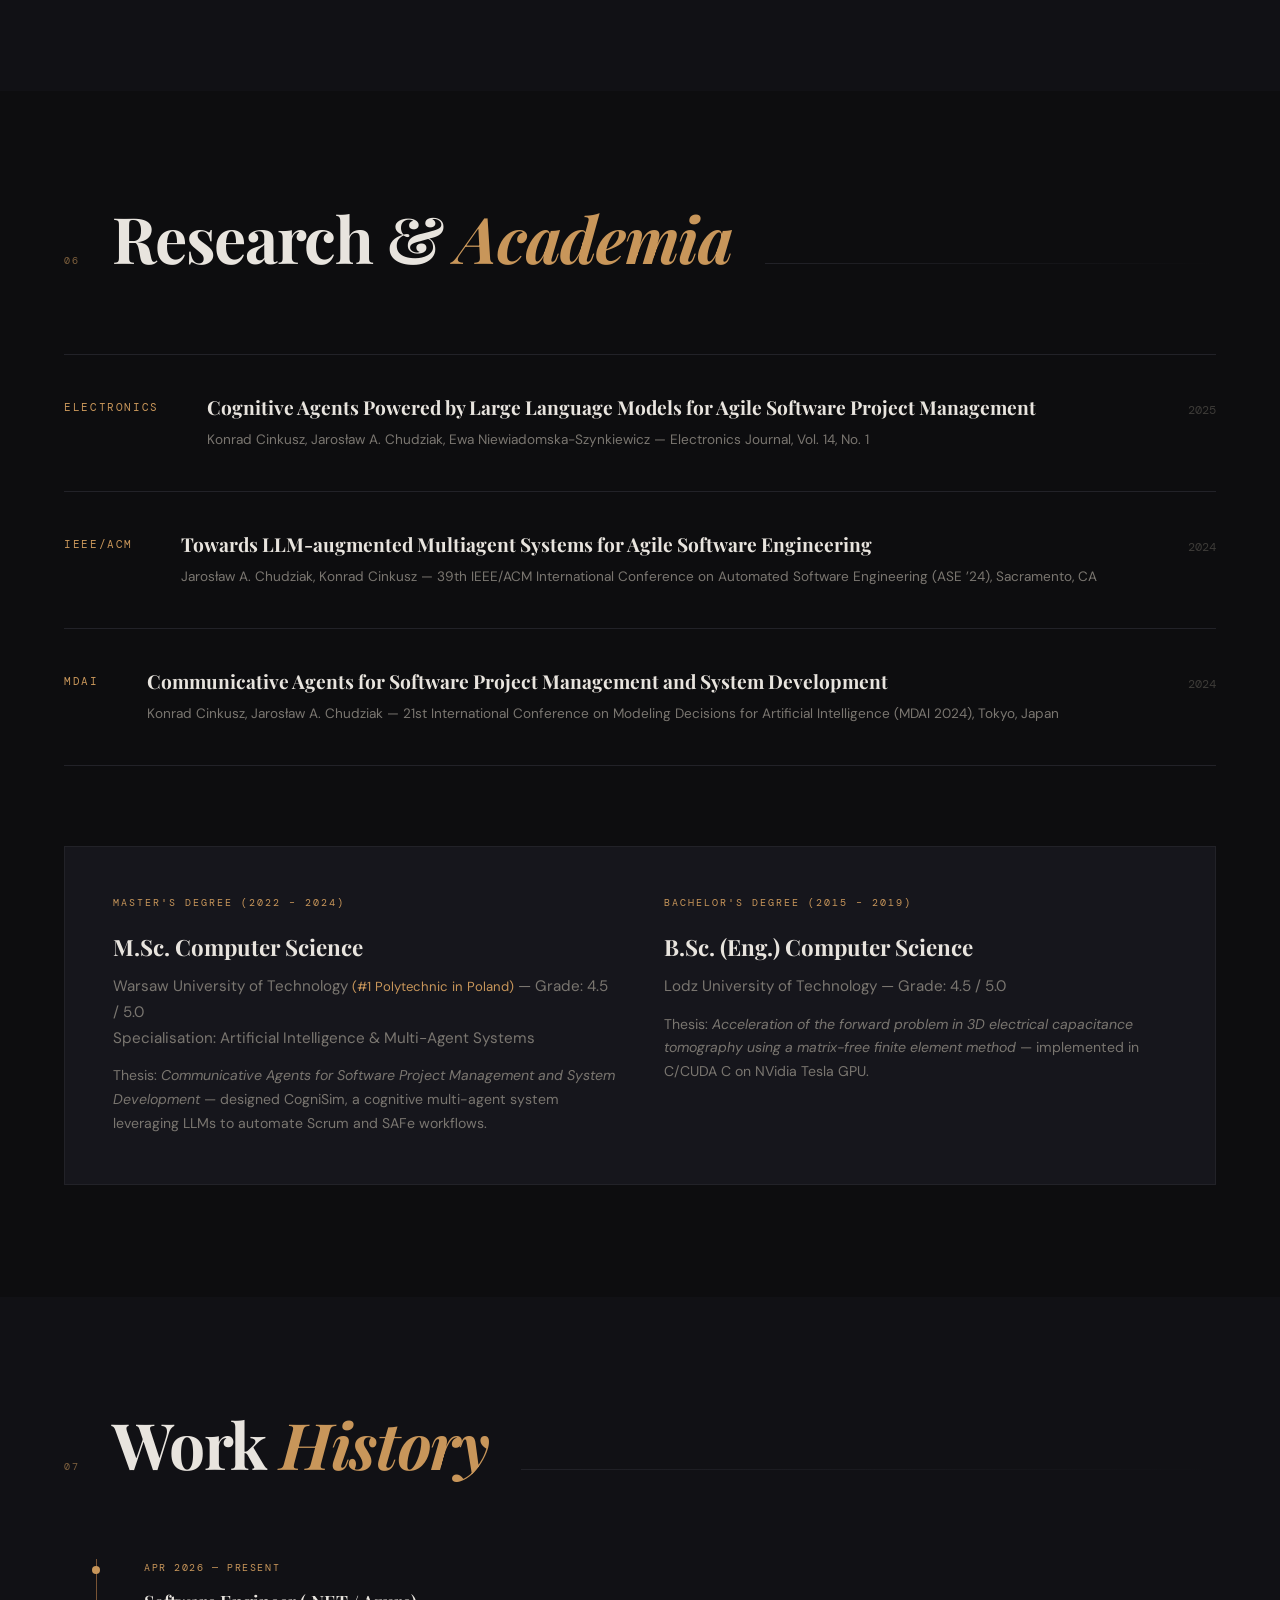
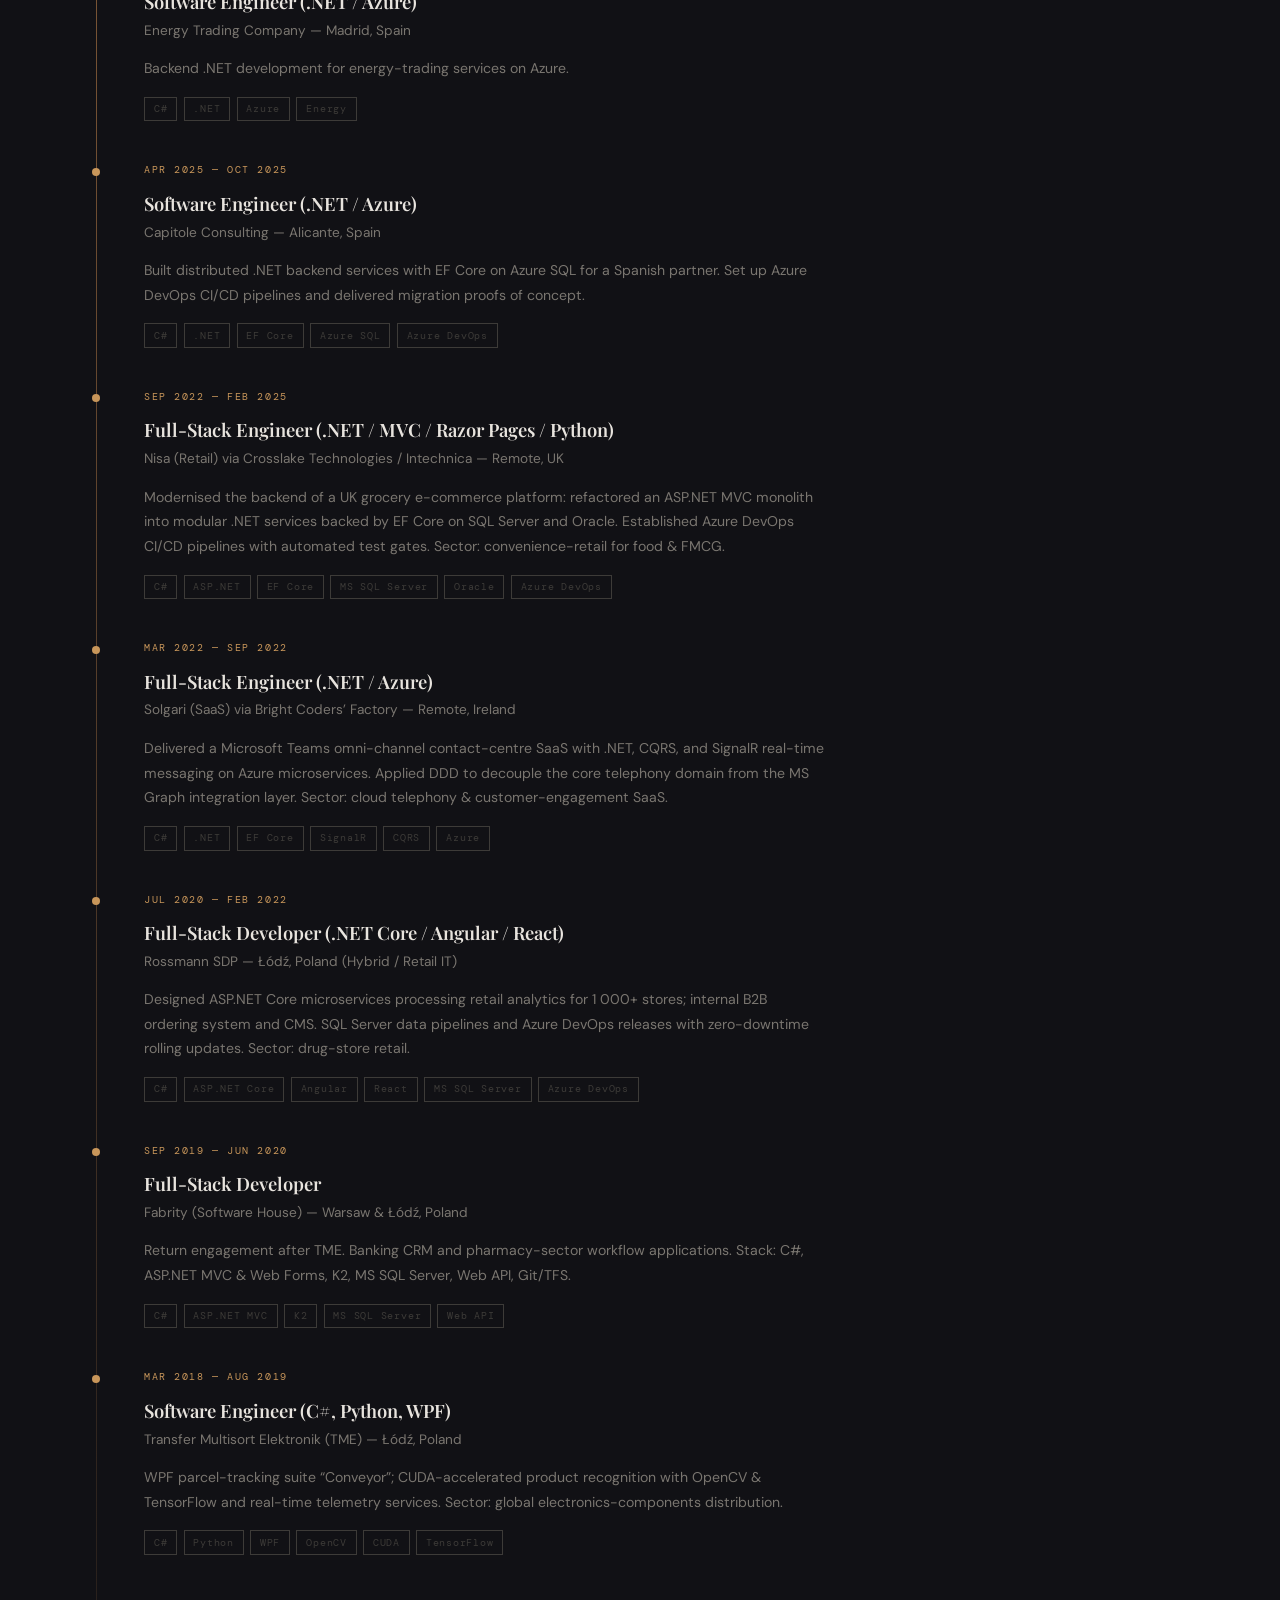
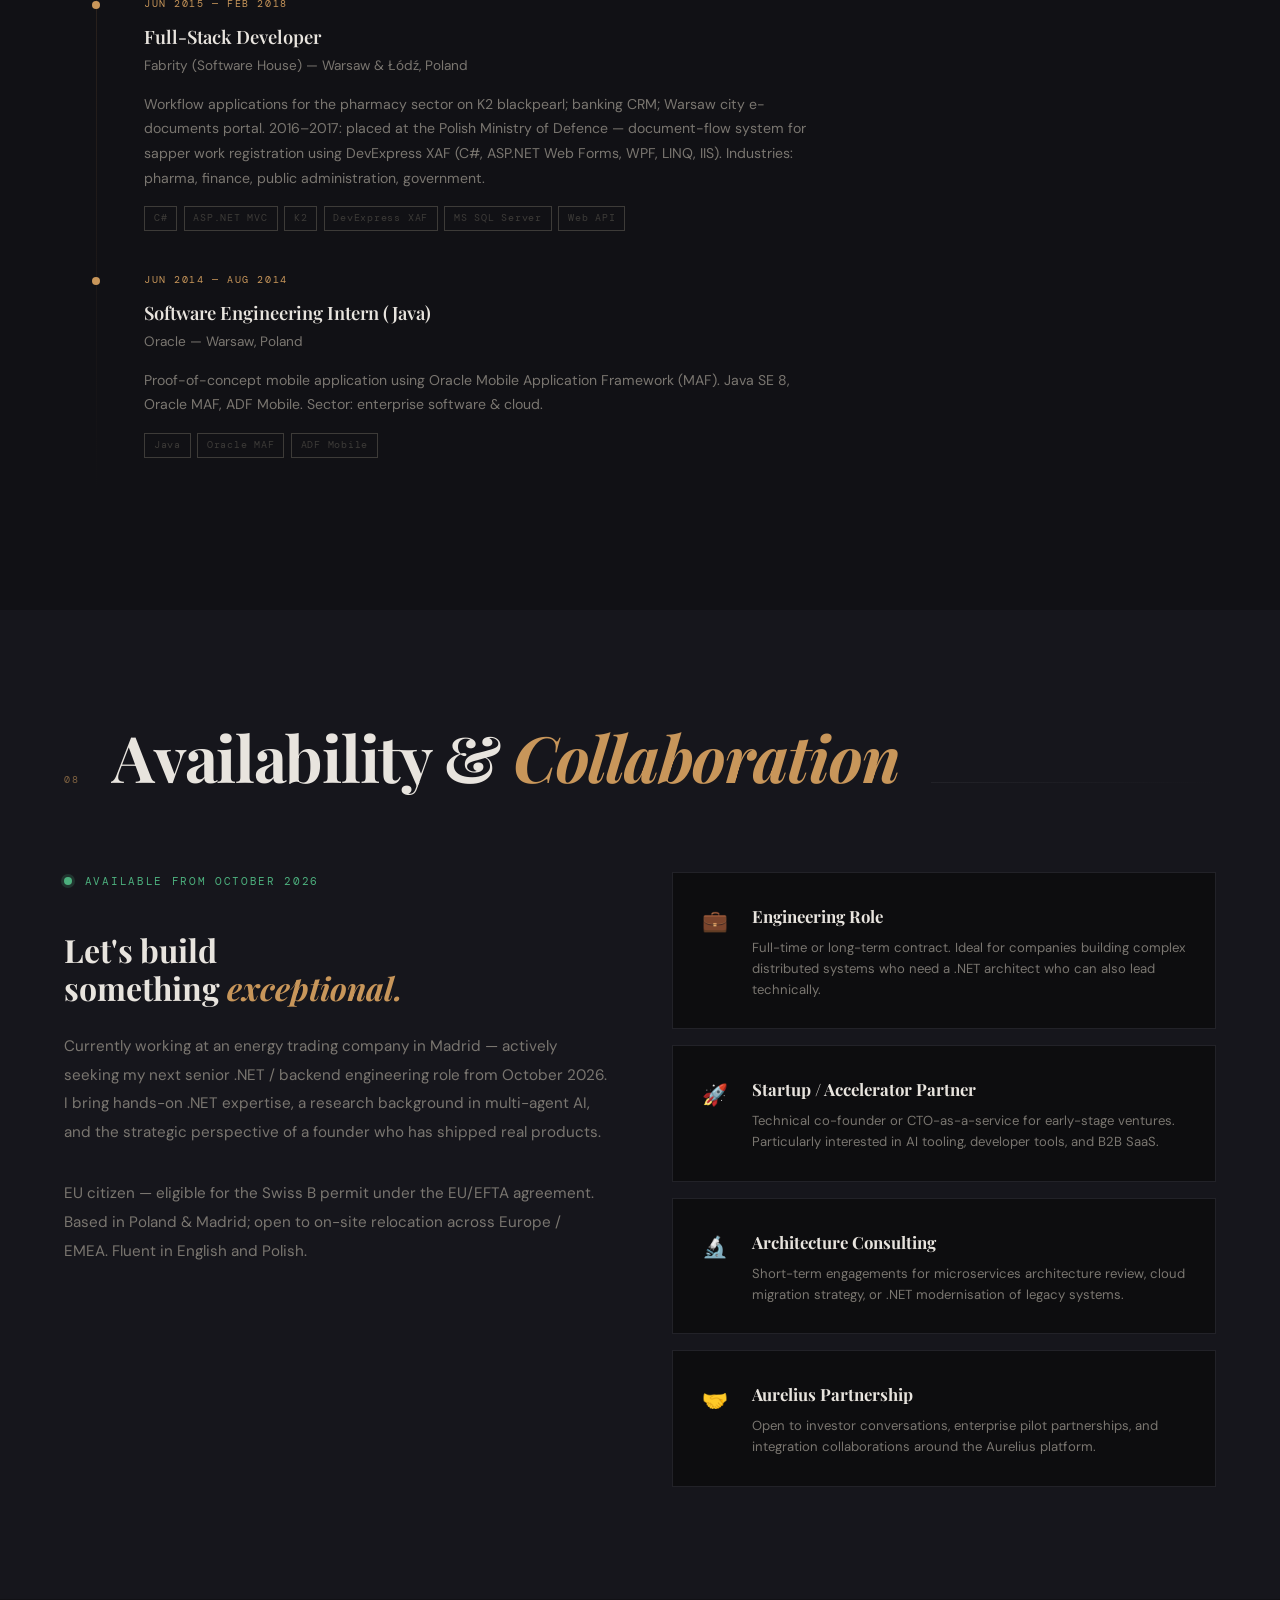
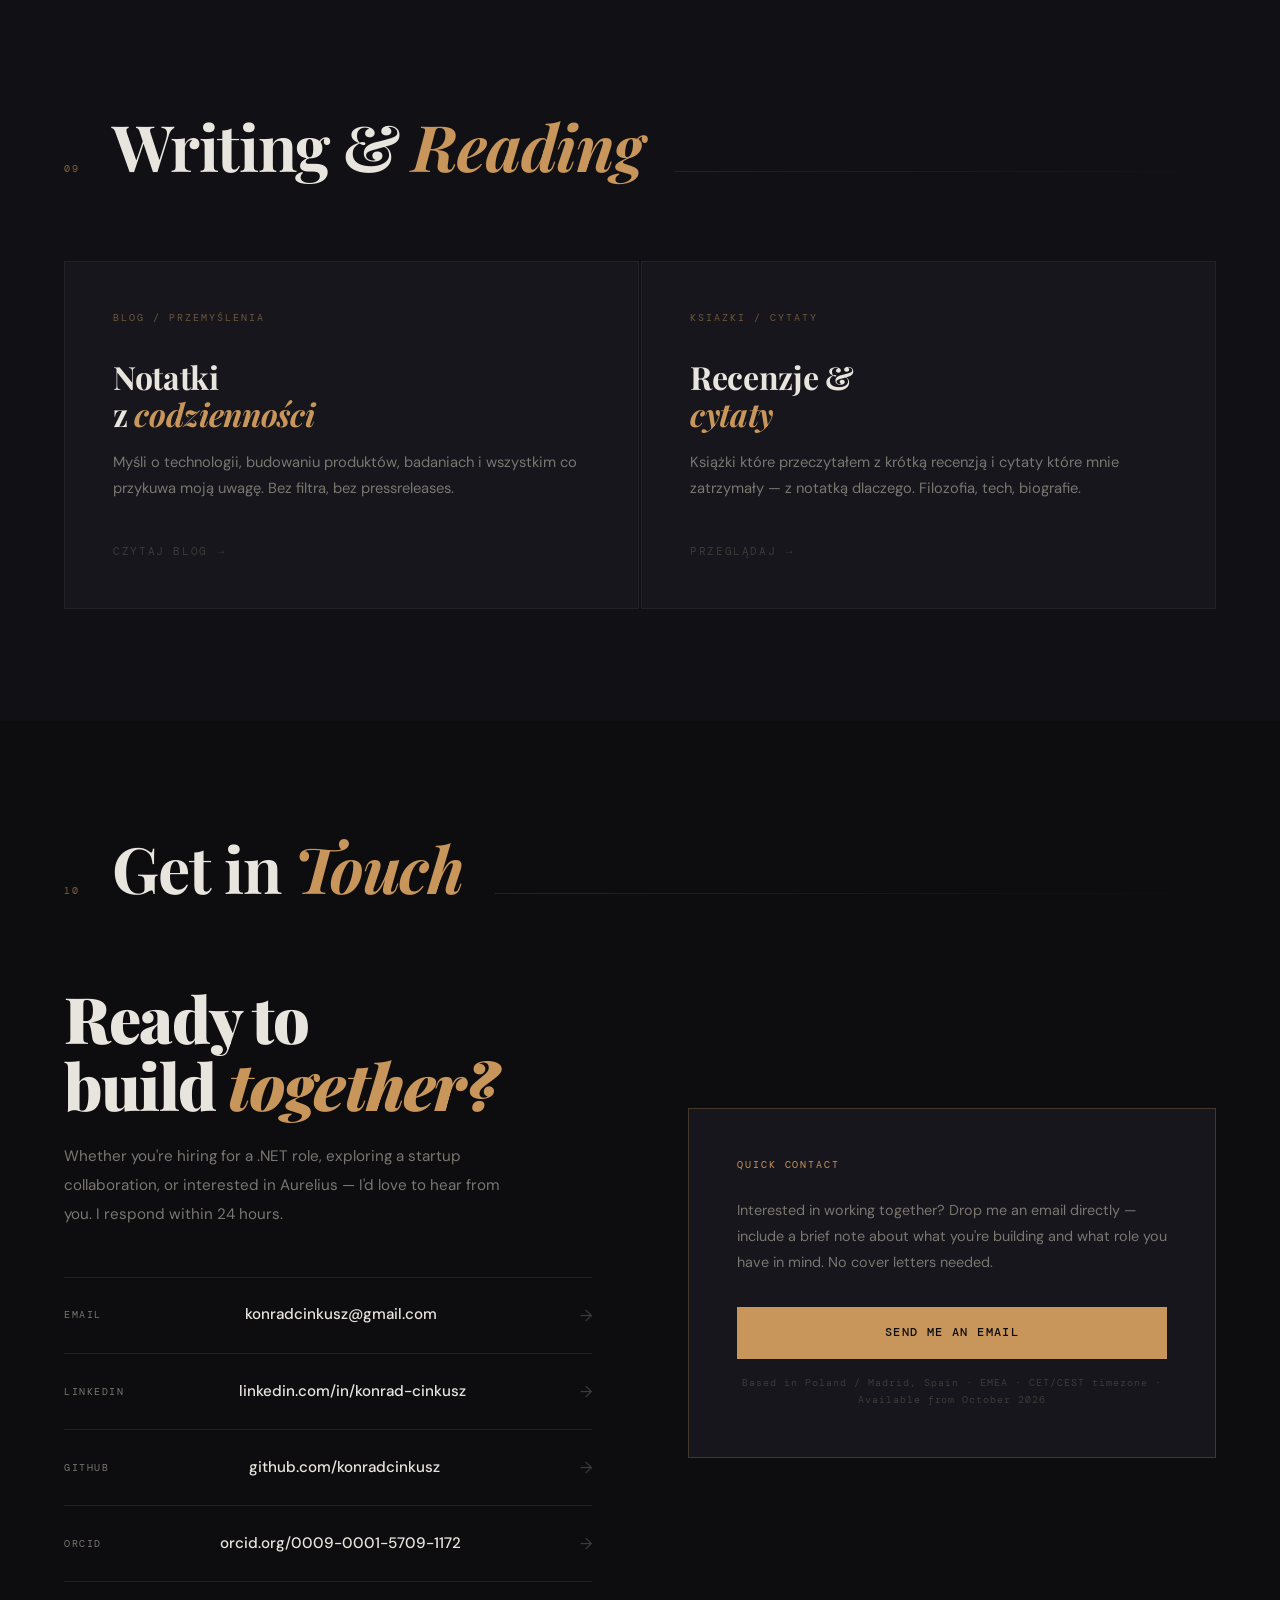
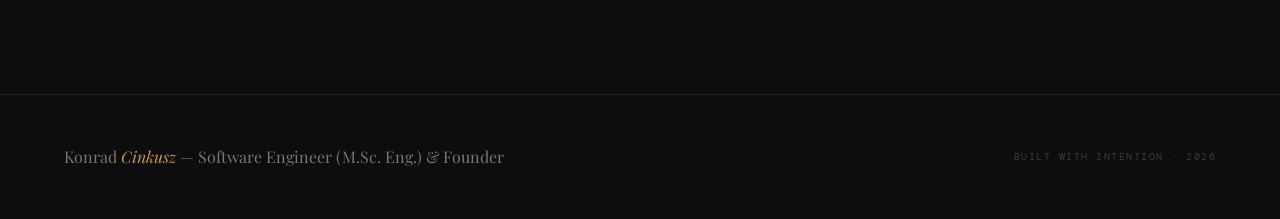
==== commit a766e9f4: "Say the current role is at an energy trading company in Madrid Describe the current job generically," ====
--- a/index.html
+++ b/index.html
@@ -1364,7 +1364,8 @@
       </p>
       <p>
         Based in <strong>Poland / Madrid, Spain</strong> (EU citizen, eligible for Swiss B permit under EU/EFTA).
-        <strong>Available from October 2026</strong>.
+        Currently working at an <strong>energy trading company in Madrid</strong>;
+        <strong>available from October 2026</strong>.
       </p>
       <p>
         Outside of engineering, I'm deeply passionate about <strong>mountain engineering</strong> — tackling
@@ -1399,7 +1400,7 @@
       </div>
       <div class="info-block">
         <div class="info-label">Currently</div>
-        <div class="info-value">Developing CopilotScope &amp; Aurelius · Available from October 2026</div>
+        <div class="info-value">Software Engineer at an energy trading company in Madrid · Developing CopilotScope &amp; Aurelius · Available from October 2026</div>
       </div>
       <div class="info-block">
         <div class="info-label">Beyond Code</div>
@@ -1822,6 +1823,22 @@
 
     <div class="timeline-item">
       <div class="timeline-dot"></div>
+      <div class="timeline-date">Apr 2026 — Present</div>
+      <div class="timeline-role">Software Engineer (.NET / Azure)</div>
+      <div class="timeline-company">Energy Trading Company — Madrid, Spain</div>
+      <p class="timeline-desc">
+        Backend .NET development for energy-trading services on Azure.
+      </p>
+      <div class="timeline-tags">
+        <span class="tl-tag">C#</span>
+        <span class="tl-tag">.NET</span>
+        <span class="tl-tag">Azure</span>
+        <span class="tl-tag">Energy</span>
+      </div>
+    </div>
+
+    <div class="timeline-item">
+      <div class="timeline-dot"></div>
       <div class="timeline-date">Apr 2025 — Oct 2025</div>
       <div class="timeline-role">Software Engineer (.NET / Azure)</div>
       <div class="timeline-company">Capitole Consulting — Alicante, Spain</div>
@@ -1996,7 +2013,8 @@
       </div>
       <h3 class="avail-heading">Let's build<br>something <em>exceptional.</em></h3>
       <p class="avail-text">
-        Actively seeking my next senior .NET / backend engineering role from October 2026.
+        Currently working at an energy trading company in Madrid —
+        actively seeking my next senior .NET / backend engineering role from October 2026.
         I bring hands-on .NET expertise, a research background in multi-agent AI, and the
         strategic perspective of a founder who has shipped real products.
       </p>
